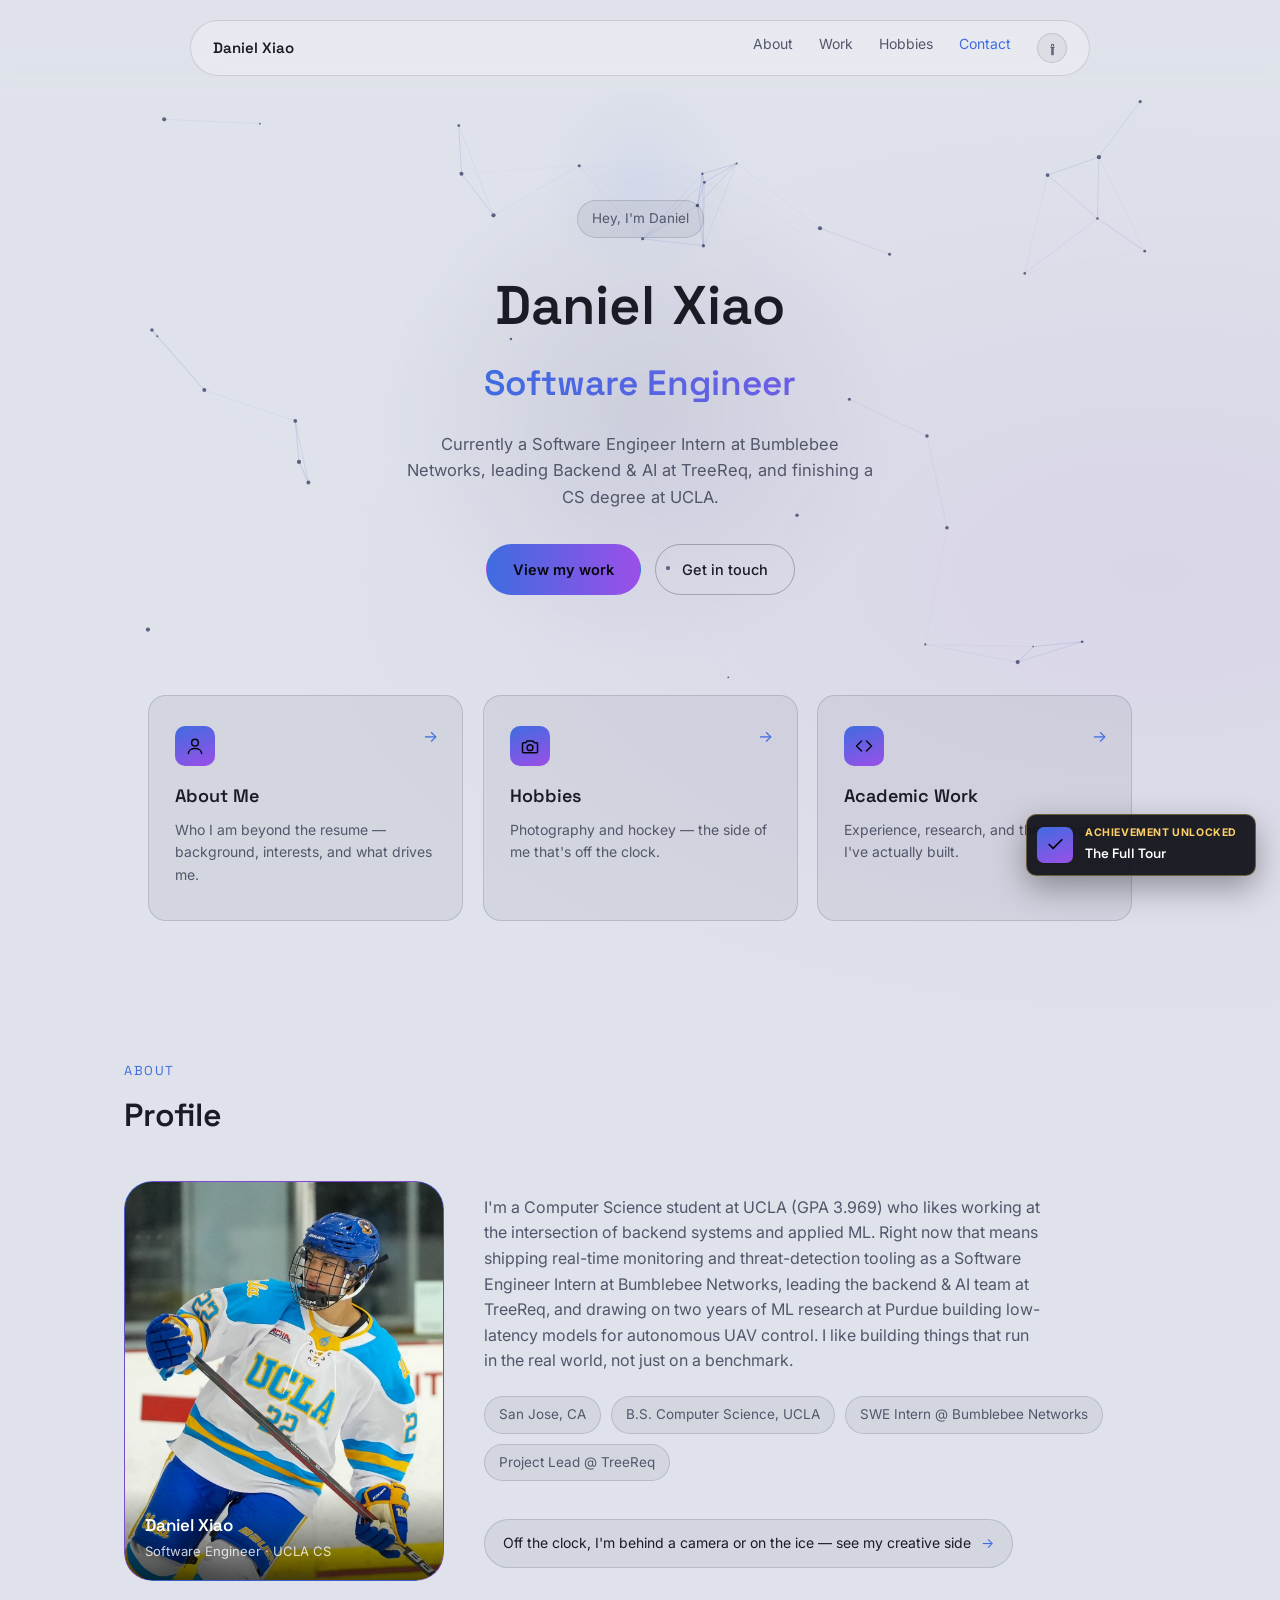
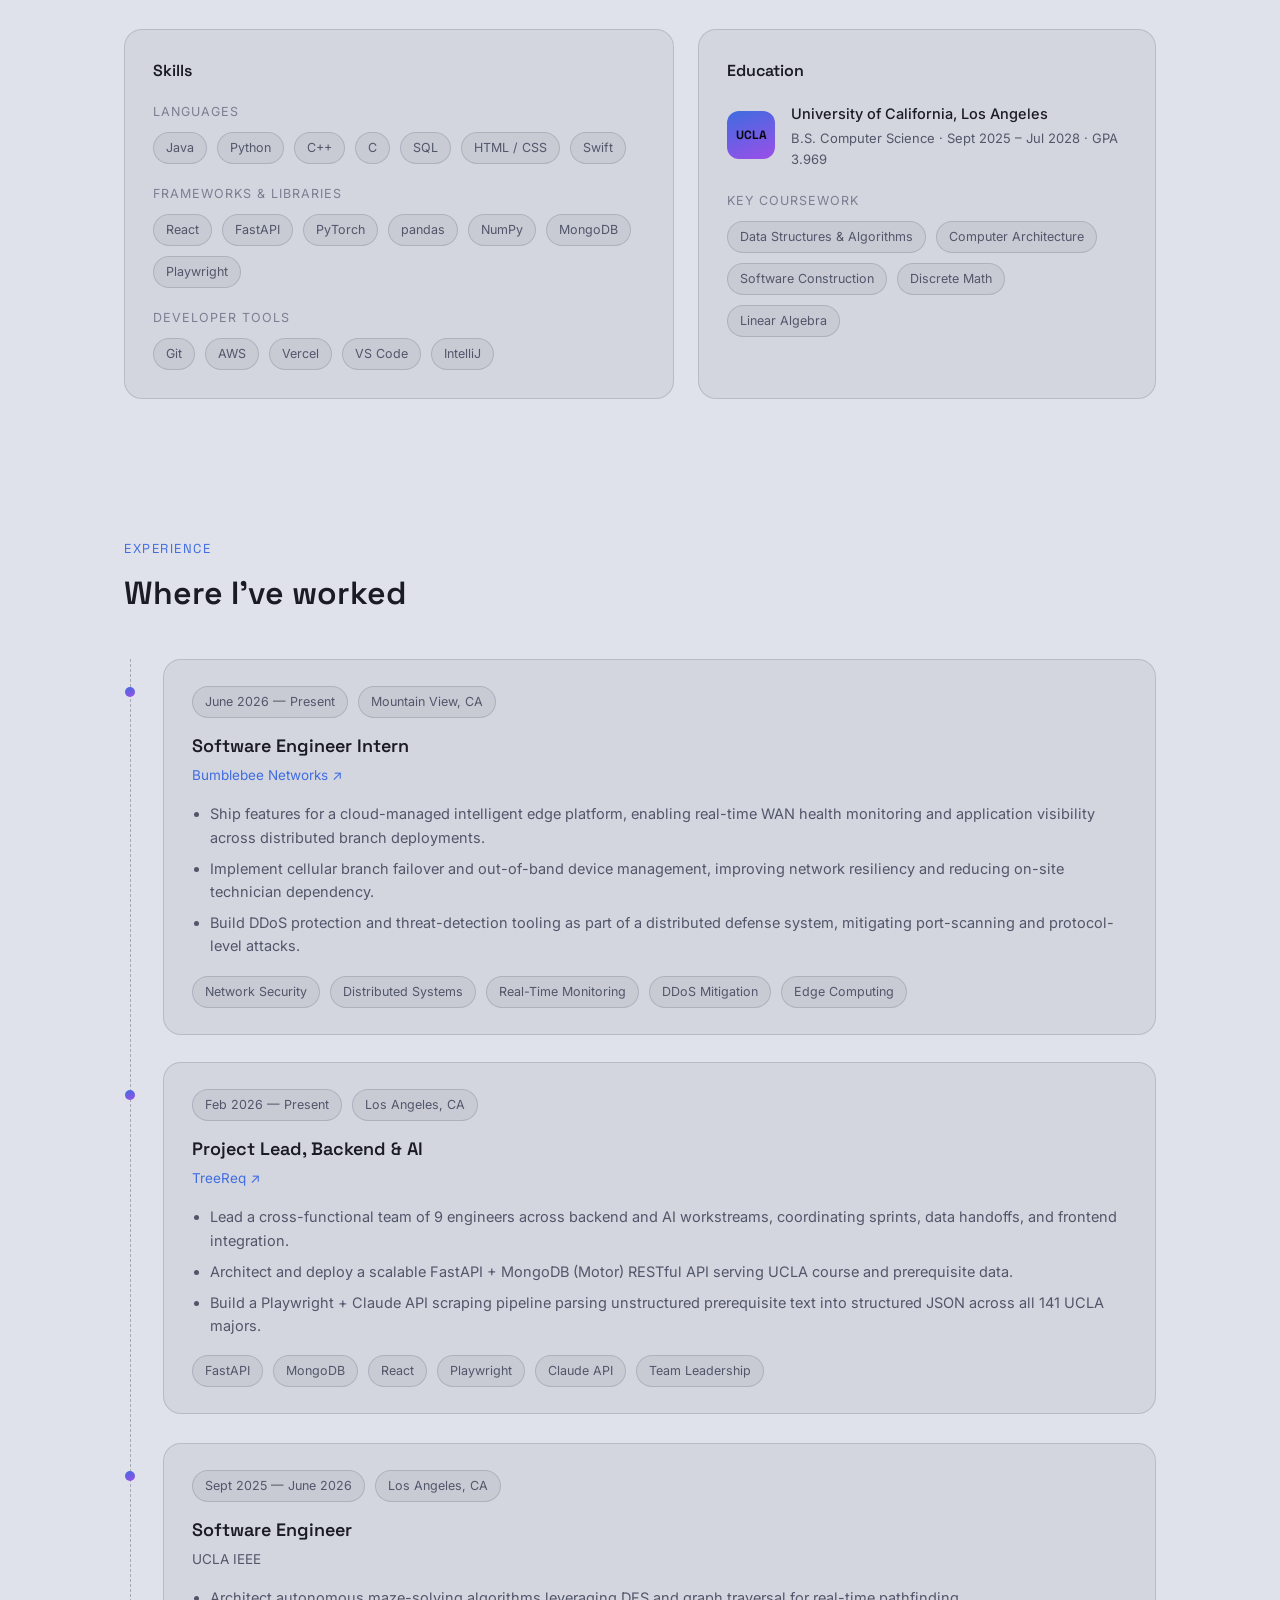
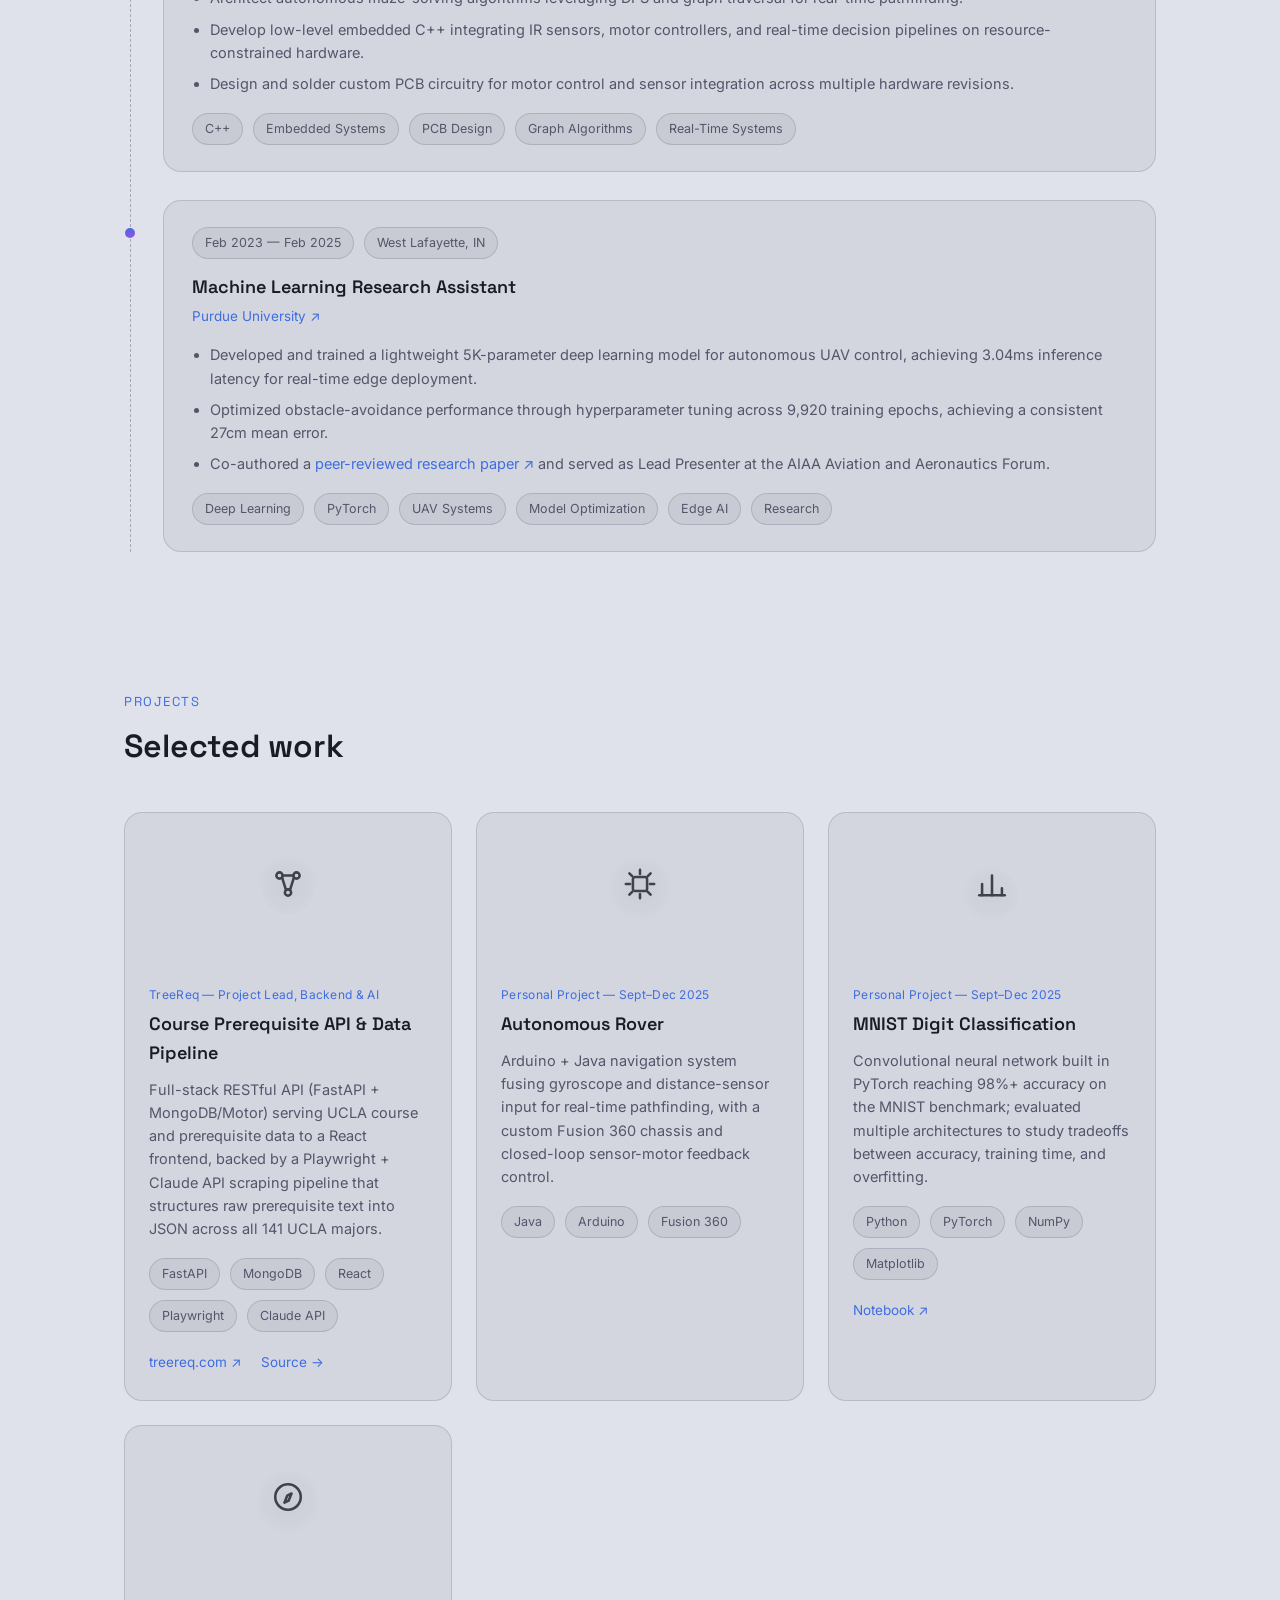
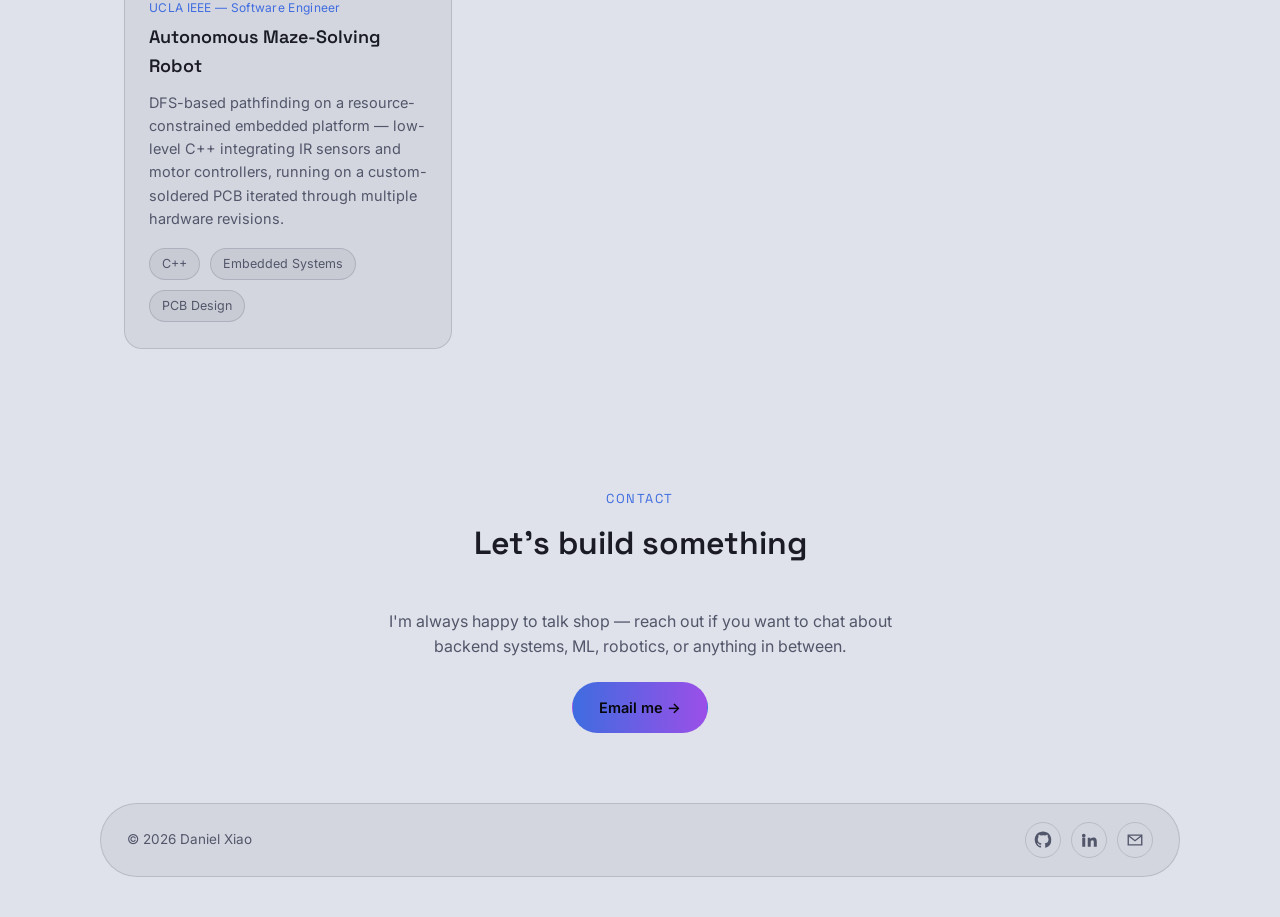
==== index.html @ 907288b3 "Remove the ambient Minecraft hero background, keep the torch/achievement widgets Dropped the .mc-sce" ====
<!DOCTYPE html>
<html lang="en">
<head>
  <meta charset="UTF-8">
  <meta name="viewport" content="width=device-width, initial-scale=1.0">
  <title>Daniel Xiao — Software Engineer</title>
  <meta name="description" content="Portfolio of Daniel Xiao — CS student at UCLA, Software Engineer Intern at Bumblebee Networks.">
  <link rel="icon" href="favicon.svg" type="image/svg+xml">
  <link rel="icon" href="favicon-32.png" sizes="32x32" type="image/png">
  <link rel="icon" href="favicon-16.png" sizes="16x16" type="image/png">
  <link rel="apple-touch-icon" href="apple-touch-icon.png">
  <script>
    (function () {
      if ('scrollRestoration' in history) history.scrollRestoration = 'manual';
      var stored = localStorage.getItem('portfolio-theme');
      var theme = stored || (matchMedia('(prefers-color-scheme: light)').matches ? 'light' : 'dark');
      document.documentElement.setAttribute('data-theme', theme);
    })();
  </script>
  <link rel="preconnect" href="https://fonts.googleapis.com">
  <link rel="preconnect" href="https://fonts.gstatic.com" crossorigin>
  <link href="https://fonts.googleapis.com/css2?family=Space+Grotesk:wght@500;600;700&family=Inter:wght@400;500;600&display=swap" rel="stylesheet">
  <link rel="stylesheet" href="style.css">
</head>
<body>

  <div class="scroll-progress" aria-hidden="true"><div class="scroll-progress-bar"></div></div>
  <div class="cursor-glow" aria-hidden="true"></div>

  <header class="site-header">
    <nav class="nav-pill">
      <a href="#top" class="logo"><span class="logo-full">Daniel Xiao</span><span class="logo-short">DX</span></a>
      <div class="nav-links">
        <a href="#about">About</a>
        <a href="#experience">Work</a>
        <a href="creative.html">Hobbies</a>
        <a href="#contact">Contact</a>
        <button class="theme-toggle" type="button" aria-label="Toggle light and dark theme">
          <svg class="icon-moon" viewBox="0 0 24 24" fill="none" stroke="currentColor" stroke-width="1.8" stroke-linecap="round" stroke-linejoin="round"><path d="M11 22V11M13 22V11M9.5 11h5"/><path d="M12 3c1.8 1.6 2.6 3 2.6 4.3 0 1.6-1.2 2.9-2.6 2.9S9.4 8.9 9.4 7.3C9.4 6 10.2 4.6 12 3Z" fill="#FFB84D" stroke="none"/></svg>
          <svg class="icon-sun" viewBox="0 0 24 24" fill="none" stroke="currentColor" stroke-width="1.8" stroke-linecap="round" stroke-linejoin="round"><path d="M11 22V10M13 22V10M9.5 10h5"/><path d="M10.2 7.6c0-1.3.8-2.4 1.8-2.4s1.8 1.1 1.8 2.4"/></svg>
        </button>
      </div>
    </nav>
  </header>

  <main id="top">

    <!-- HERO -->
    <section class="hero">
      <canvas class="particle-canvas" aria-hidden="true"></canvas>
      <div class="hero-glow" aria-hidden="true"></div>

      <div class="hero-inner">
        <p class="pill hero-pill">Hey, I'm Daniel</p>
        <h1>Daniel Xiao</h1>
        <p class="hero-role"><span class="grad-text">Software Engineer</span></p>
        <p class="tagline">Currently a Software Engineer Intern at Bumblebee Networks, leading Backend &amp; AI at TreeReq, and finishing a CS degree at UCLA.</p>
        <div class="hero-actions">
          <a href="#projects" class="btn btn-primary">View my work</a>
          <a href="#contact" class="btn btn-ghost">Get in touch</a>
        </div>
      </div>
    </section>

    <!-- PILLARS -->
    <section class="pillars-section">
      <div class="pillars">
        <a href="#about" class="pillar-card">
          <span class="pillar-icon"><svg viewBox="0 0 24 24" fill="none" stroke="currentColor" stroke-width="1.8" stroke-linecap="round" stroke-linejoin="round"><circle cx="12" cy="8" r="4"/><path d="M4 21c0-4 4-6 8-6s8 2 8 6"/></svg></span>
          <h3>About Me</h3>
          <p>Who I am beyond the resume — background, interests, and what drives me.</p>
          <span class="pillar-arrow">→</span>
        </a>
        <a href="creative.html" class="pillar-card">
          <span class="pillar-icon"><svg viewBox="0 0 24 24" fill="none" stroke="currentColor" stroke-width="1.8" stroke-linecap="round" stroke-linejoin="round"><path d="M4 8h3l1.5-2h7L17 8h3a1 1 0 0 1 1 1v10a1 1 0 0 1-1 1H4a1 1 0 0 1-1-1V9a1 1 0 0 1 1-1Z"/><circle cx="12" cy="14" r="3.5"/></svg></span>
          <h3>Hobbies</h3>
          <p>Photography and hockey — the side of me that's off the clock.</p>
          <span class="pillar-arrow">→</span>
        </a>
        <a href="#experience" class="pillar-card">
          <span class="pillar-icon"><svg viewBox="0 0 24 24" fill="none" stroke="currentColor" stroke-width="1.8" stroke-linecap="round" stroke-linejoin="round"><path d="M9 6 3 12l6 6M15 6l6 6-6 6"/></svg></span>
          <h3>Academic Work</h3>
          <p>Experience, research, and the projects I've actually built.</p>
          <span class="pillar-arrow">→</span>
        </a>
      </div>
    </section>

    <!-- ABOUT -->
    <section id="about" class="section">
      <p class="section-kicker">About</p>
      <h2 class="section-heading">Profile</h2>

      <div class="about-layout">
        <div class="profile-card">
          <div class="avatar-frame avatar-frame-lg">
            <span class="avatar-fallback">DX</span>
            <img src="assets/img/profile/profile.jpg" alt="Daniel Xiao" class="avatar-img" onerror="this.remove()">
            <div class="profile-card-caption">
              <p class="profile-name">Daniel Xiao</p>
              <p class="profile-role">Software Engineer · UCLA CS</p>
            </div>
          </div>
        </div>

        <div class="profile-content">
          <p class="about-text">
            I'm a Computer Science student at UCLA (GPA 3.969) who likes working at the intersection
            of backend systems and applied ML. Right now that means shipping real-time monitoring
            and threat-detection tooling as a Software Engineer Intern at Bumblebee Networks, leading
            the backend &amp; AI team at TreeReq, and drawing on two years of ML research at Purdue
            building low-latency models for autonomous UAV control. I like building things that run
            in the real world, not just on a benchmark.
          </p>
          <div class="pill-row">
            <span class="pill">San Jose, CA</span>
            <span class="pill">B.S. Computer Science, UCLA</span>
            <span class="pill">SWE Intern @ Bumblebee Networks</span>
            <span class="pill">Project Lead @ TreeReq</span>
          </div>
          <a href="creative.html" class="creative-cta">
            <span>Off the clock, I'm behind a camera or on the ice — see my creative side</span>
            <span class="creative-cta-arrow">→</span>
          </a>
        </div>
      </div>

      <div class="skills-edu-grid">
        <div class="panel">
          <p class="panel-title">Skills</p>

          <p class="panel-sub">Languages</p>
          <div class="pill-row">
            <span class="pill pill-sm">Java</span>
            <span class="pill pill-sm">Python</span>
            <span class="pill pill-sm">C++</span>
            <span class="pill pill-sm">C</span>
            <span class="pill pill-sm">SQL</span>
            <span class="pill pill-sm">HTML / CSS</span>
            <span class="pill pill-sm">Swift</span>
          </div>

          <p class="panel-sub">Frameworks &amp; Libraries</p>
          <div class="pill-row">
            <span class="pill pill-sm">React</span>
            <span class="pill pill-sm">FastAPI</span>
            <span class="pill pill-sm">PyTorch</span>
            <span class="pill pill-sm">pandas</span>
            <span class="pill pill-sm">NumPy</span>
            <span class="pill pill-sm">MongoDB</span>
            <span class="pill pill-sm">Playwright</span>
          </div>

          <p class="panel-sub">Developer Tools</p>
          <div class="pill-row">
            <span class="pill pill-sm">Git</span>
            <span class="pill pill-sm">AWS</span>
            <span class="pill pill-sm">Vercel</span>
            <span class="pill pill-sm">VS Code</span>
            <span class="pill pill-sm">IntelliJ</span>
          </div>
        </div>

        <div class="panel">
          <p class="panel-title">Education</p>
          <div class="edu-row">
            <a href="https://ucla.edu" target="_blank" rel="noopener" class="edu-badge" aria-label="UCLA website">
              <span class="edu-badge-fallback">UCLA</span>
              <img src="assets/img/ucla-logo.png" alt="UCLA logo" class="edu-badge-img" onerror="this.remove()">
            </a>
            <div>
              <p class="edu-school">University of California, Los Angeles</p>
              <p class="edu-meta">B.S. Computer Science · Sept 2025 – Jul 2028 · GPA 3.969</p>
            </div>
          </div>
          <p class="panel-sub">Key Coursework</p>
          <div class="pill-row">
            <span class="pill pill-sm">Data Structures &amp; Algorithms</span>
            <span class="pill pill-sm">Computer Architecture</span>
            <span class="pill pill-sm">Software Construction</span>
            <span class="pill pill-sm">Discrete Math</span>
            <span class="pill pill-sm">Linear Algebra</span>
          </div>
        </div>
      </div>
    </section>

    <!-- EXPERIENCE -->
    <section id="experience" class="section">
      <p class="section-kicker">Experience</p>
      <h2 class="section-heading">Where I've worked</h2>

      <div class="timeline">

        <article class="timeline-item">
          <div class="timeline-card">
            <p class="timeline-meta"><span class="pill pill-sm">June 2026 — Present</span><span class="pill pill-sm">Mountain View, CA</span></p>
            <h3>Software Engineer Intern</h3>
            <p class="timeline-org"><a href="https://www.bumblebeenet.com" target="_blank" rel="noopener">Bumblebee Networks ↗</a></p>
            <ul>
              <li>Ship features for a cloud-managed intelligent edge platform, enabling real-time WAN health monitoring and application visibility across distributed branch deployments.</li>
              <li>Implement cellular branch failover and out-of-band device management, improving network resiliency and reducing on-site technician dependency.</li>
              <li>Build DDoS protection and threat-detection tooling as part of a distributed defense system, mitigating port-scanning and protocol-level attacks.</li>
            </ul>
            <div class="pill-row">
              <span class="pill pill-sm">Network Security</span><span class="pill pill-sm">Distributed Systems</span><span class="pill pill-sm">Real-Time Monitoring</span><span class="pill pill-sm">DDoS Mitigation</span><span class="pill pill-sm">Edge Computing</span>
            </div>
          </div>
        </article>

        <article class="timeline-item">
          <div class="timeline-card">
            <p class="timeline-meta"><span class="pill pill-sm">Feb 2026 — Present</span><span class="pill pill-sm">Los Angeles, CA</span></p>
            <h3>Project Lead, Backend &amp; AI</h3>
            <p class="timeline-org"><a href="https://treereq.com" target="_blank" rel="noopener">TreeReq ↗</a></p>
            <ul>
              <li>Lead a cross-functional team of 9 engineers across backend and AI workstreams, coordinating sprints, data handoffs, and frontend integration.</li>
              <li>Architect and deploy a scalable FastAPI + MongoDB (Motor) RESTful API serving UCLA course and prerequisite data.</li>
              <li>Build a Playwright + Claude API scraping pipeline parsing unstructured prerequisite text into structured JSON across all 141 UCLA majors.</li>
            </ul>
            <div class="pill-row">
              <span class="pill pill-sm">FastAPI</span><span class="pill pill-sm">MongoDB</span><span class="pill pill-sm">React</span><span class="pill pill-sm">Playwright</span><span class="pill pill-sm">Claude API</span><span class="pill pill-sm">Team Leadership</span>
            </div>
          </div>
        </article>

        <article class="timeline-item">
          <div class="timeline-card">
            <p class="timeline-meta"><span class="pill pill-sm">Sept 2025 — June 2026</span><span class="pill pill-sm">Los Angeles, CA</span></p>
            <h3>Software Engineer</h3>
            <p class="timeline-org">UCLA IEEE</p>
            <ul>
              <li>Architect autonomous maze-solving algorithms leveraging DFS and graph traversal for real-time pathfinding.</li>
              <li>Develop low-level embedded C++ integrating IR sensors, motor controllers, and real-time decision pipelines on resource-constrained hardware.</li>
              <li>Design and solder custom PCB circuitry for motor control and sensor integration across multiple hardware revisions.</li>
            </ul>
            <div class="pill-row">
              <span class="pill pill-sm">C++</span><span class="pill pill-sm">Embedded Systems</span><span class="pill pill-sm">PCB Design</span><span class="pill pill-sm">Graph Algorithms</span><span class="pill pill-sm">Real-Time Systems</span>
            </div>
          </div>
        </article>

        <article class="timeline-item">
          <div class="timeline-card">
            <p class="timeline-meta"><span class="pill pill-sm">Feb 2023 — Feb 2025</span><span class="pill pill-sm">West Lafayette, IN</span></p>
            <h3>Machine Learning Research Assistant</h3>
            <p class="timeline-org"><a href="https://www.purdue.edu" target="_blank" rel="noopener">Purdue University ↗</a></p>
            <ul>
              <li>Developed and trained a lightweight 5K-parameter deep learning model for autonomous UAV control, achieving 3.04ms inference latency for real-time edge deployment.</li>
              <li>Optimized obstacle-avoidance performance through hyperparameter tuning across 9,920 training epochs, achieving a consistent 27cm mean error.</li>
              <li>Co-authored a <a href="https://arc.aiaa.org/doi/10.2514/6.2024-4123" target="_blank" rel="noopener">peer-reviewed research paper ↗</a> and served as Lead Presenter at the AIAA Aviation and Aeronautics Forum.</li>
            </ul>
            <div class="pill-row">
              <span class="pill pill-sm">Deep Learning</span><span class="pill pill-sm">PyTorch</span><span class="pill pill-sm">UAV Systems</span><span class="pill pill-sm">Model Optimization</span><span class="pill pill-sm">Edge AI</span><span class="pill pill-sm">Research</span>
            </div>
          </div>
        </article>

      </div>
    </section>

    <!-- PROJECTS -->
    <section id="projects" class="section">
      <p class="section-kicker">Projects</p>
      <h2 class="section-heading">Selected work</h2>

      <div class="project-grid">

        <article class="project-card" style="--hue: 220deg;">
          <div class="project-thumb">
            <span class="project-thumb-glyph"><svg viewBox="0 0 24 24" fill="none" stroke="currentColor" stroke-width="1.8" stroke-linecap="round" stroke-linejoin="round"><circle cx="6" cy="6" r="2.2"/><circle cx="18" cy="6" r="2.2"/><circle cx="12" cy="18" r="2.2"/><path d="M7.8 7.3 10.5 16M16.2 7.3 13.5 16M8.2 6h7.6"/></svg></span>
          </div>
          <div class="project-body">
            <p class="project-label">TreeReq — Project Lead, Backend &amp; AI</p>
            <h3>Course Prerequisite API &amp; Data Pipeline</h3>
            <p class="project-desc">Full-stack RESTful API (FastAPI + MongoDB/Motor) serving UCLA course and prerequisite data to a React frontend, backed by a Playwright + Claude API scraping pipeline that structures raw prerequisite text into JSON across all 141 UCLA majors.</p>
            <div class="pill-row">
              <span class="pill pill-sm">FastAPI</span><span class="pill pill-sm">MongoDB</span><span class="pill pill-sm">React</span><span class="pill pill-sm">Playwright</span><span class="pill pill-sm">Claude API</span>
            </div>
            <div class="project-links">
              <a href="https://treereq.com" target="_blank" rel="noopener">treereq.com ↗</a>
              <a href="https://github.com/daniu98/treereq" target="_blank" rel="noopener">Source →</a>
            </div>
          </div>
        </article>

        <article class="project-card" style="--hue: 30deg;">
          <div class="project-thumb">
            <span class="project-thumb-glyph"><svg viewBox="0 0 24 24" fill="none" stroke="currentColor" stroke-width="1.8" stroke-linecap="round" stroke-linejoin="round"><rect x="7" y="7" width="10" height="10" rx="1.5"/><path d="M12 2v3M12 19v3M2 12h3M19 12h3M4.5 4.5l2 2M19.5 4.5l-2 2M4.5 19.5l2-2M19.5 19.5l-2-2"/></svg></span>
          </div>
          <div class="project-body">
            <p class="project-label">Personal Project — Sept–Dec 2025</p>
            <h3>Autonomous Rover</h3>
            <p class="project-desc">Arduino + Java navigation system fusing gyroscope and distance-sensor input for real-time pathfinding, with a custom Fusion 360 chassis and closed-loop sensor-motor feedback control.</p>
            <div class="pill-row">
              <span class="pill pill-sm">Java</span><span class="pill pill-sm">Arduino</span><span class="pill pill-sm">Fusion 360</span>
            </div>
          </div>
        </article>

        <article class="project-card" style="--hue: 150deg;">
          <div class="project-thumb">
            <span class="project-thumb-glyph"><svg viewBox="0 0 24 24" fill="none" stroke="currentColor" stroke-width="1.8" stroke-linecap="round" stroke-linejoin="round"><path d="M5 20V12M12 20V6M19 20v-5"/><path d="M3 20h18"/></svg></span>
          </div>
          <div class="project-body">
            <p class="project-label">Personal Project — Sept–Dec 2025</p>
            <h3>MNIST Digit Classification</h3>
            <p class="project-desc">Convolutional neural network built in PyTorch reaching 98%+ accuracy on the MNIST benchmark; evaluated multiple architectures to study tradeoffs between accuracy, training time, and overfitting.</p>
            <div class="pill-row">
              <span class="pill pill-sm">Python</span><span class="pill pill-sm">PyTorch</span><span class="pill pill-sm">NumPy</span><span class="pill pill-sm">Matplotlib</span>
            </div>
            <div class="project-links">
              <a href="https://colab.research.google.com/drive/1HHswCzuCuXArwtf1NBRv7ikT0AHCt6qm?usp=sharing" target="_blank" rel="noopener">Notebook ↗</a>
            </div>
          </div>
        </article>

        <article class="project-card" style="--hue: 275deg;">
          <div class="project-thumb">
            <span class="project-thumb-glyph"><svg viewBox="0 0 24 24" fill="none" stroke="currentColor" stroke-width="1.8" stroke-linecap="round" stroke-linejoin="round"><circle cx="12" cy="12" r="9"/><path d="m14.5 9.5-2 5-3 1.5 2-5 3-1.5Z"/></svg></span>
          </div>
          <div class="project-body">
            <p class="project-label">UCLA IEEE — Software Engineer</p>
            <h3>Autonomous Maze-Solving Robot</h3>
            <p class="project-desc">DFS-based pathfinding on a resource-constrained embedded platform — low-level C++ integrating IR sensors and motor controllers, running on a custom-soldered PCB iterated through multiple hardware revisions.</p>
            <div class="pill-row">
              <span class="pill pill-sm">C++</span><span class="pill pill-sm">Embedded Systems</span><span class="pill pill-sm">PCB Design</span>
            </div>
          </div>
        </article>

      </div>
    </section>

    <!-- CONTACT -->
    <section id="contact" class="section contact-section">
      <p class="section-kicker">Contact</p>
      <h2 class="section-heading">Let's build something</h2>
      <p class="about-text">I'm always happy to talk shop — reach out if you want to chat about backend systems, ML, robotics, or anything in between.</p>
      <a href="mailto:daniu9807@g.ucla.edu" class="btn btn-primary">Email me →</a>
    </section>

  </main>

  <footer class="site-footer">
    <div class="footer-bar">
      <p class="footer-copy">© <span id="year"></span> Daniel Xiao</p>
      <div class="social-row">
        <a href="https://github.com/daniu98" target="_blank" rel="noopener" aria-label="GitHub" class="social-icon">
          <svg viewBox="0 0 24 24" fill="currentColor" width="18" height="18"><path d="M12 .5C5.73.5.98 5.24.98 11.52c0 4.94 3.2 9.13 7.65 10.61.56.1.76-.24.76-.54 0-.27-.01-1.13-.02-2.04-3.11.68-3.77-1.32-3.77-1.32-.51-1.3-1.24-1.64-1.24-1.64-1.02-.7.08-.69.08-.69 1.12.08 1.71 1.15 1.71 1.15 1 1.71 2.63 1.22 3.27.93.1-.72.39-1.22.71-1.5-2.48-.28-5.1-1.24-5.1-5.53 0-1.22.44-2.22 1.15-3-.12-.28-.5-1.42.11-2.96 0 0 .94-.3 3.08 1.15a10.7 10.7 0 0 1 5.6 0c2.14-1.45 3.08-1.15 3.08-1.15.61 1.54.23 2.68.11 2.96.72.78 1.15 1.78 1.15 3 0 4.3-2.62 5.24-5.12 5.52.4.35.76 1.04.76 2.1 0 1.52-.01 2.74-.01 3.11 0 .3.2.65.77.54A11.03 11.03 0 0 0 23 11.52C23 5.24 18.27.5 12 .5Z"/></svg>
        </a>
        <a href="https://linkedin.com/in/daniel-xiao" target="_blank" rel="noopener" aria-label="LinkedIn" class="social-icon">
          <svg viewBox="0 0 24 24" fill="currentColor" width="18" height="18"><path d="M4.98 3.5a2.5 2.5 0 1 1 0 5 2.5 2.5 0 0 1 0-5ZM3 9h4v12H3V9Zm7 0h3.8v1.7h.05c.53-.98 1.83-2 3.77-2 4.03 0 4.78 2.5 4.78 5.76V21h-4v-5.7c0-1.36-.02-3.1-1.9-3.1-1.9 0-2.2 1.48-2.2 3v5.8h-4V9Z"/></svg>
        </a>
        <a href="mailto:daniu9807@g.ucla.edu" aria-label="Email" class="social-icon">
          <svg viewBox="0 0 24 24" fill="none" stroke="currentColor" stroke-width="1.8" width="18" height="18"><path d="M3 5.5h18v13H3v-13Z"/><path d="m3 6 9 7 9-7"/></svg>
        </a>
      </div>
    </div>
  </footer>

  <script src="script.js"></script>
</body>
</html>
---- style.css ----
:root {
  --bg: #06070c;
  --bg-soft: #0a0c16;
  --bg-wash-1: rgba(91, 140, 255, 0.16);
  --bg-wash-2: rgba(178, 107, 255, 0.14);
  --glass: rgba(255, 255, 255, 0.045);
  --glass-hover: rgba(255, 255, 255, 0.075);
  --border: rgba(255, 255, 255, 0.1);
  --border-bright: rgba(255, 255, 255, 0.22);
  --text: #F3F4F8;
  --text-muted: #9BA0B3;
  --text-dim: #6C7186;
  --grad-1: #5B8CFF;
  --grad-2: #B26BFF;
  --nav-bg: rgba(10, 11, 20, 0.65);
  --hero-glow-color: rgba(255, 255, 255, 0.06);
  --glare-color: rgba(255, 255, 255, 0.10);
  --particle-dot: 222, 229, 255;
  --particle-line: 150, 170, 255;
  --particle-mouse: 178, 107, 255;
  --radius-lg: 28px;
  --radius-md: 18px;
  --radius-sm: 999px;
  --font-display: 'Space Grotesk', sans-serif;
  --font-body: 'Inter', sans-serif;
}

:root[data-theme="light"] {
  --bg: #DFE2EA;
  --bg-soft: #EAEBF2;
  --bg-wash-1: rgba(70, 110, 220, 0.09);
  --bg-wash-2: rgba(140, 70, 210, 0.08);
  --glass: rgba(20, 24, 45, 0.055);
  --glass-hover: rgba(20, 24, 45, 0.085);
  --border: rgba(20, 24, 45, 0.14);
  --border-bright: rgba(20, 24, 45, 0.28);
  --text: #1A1B24;
  --text-muted: #52566A;
  --text-dim: #7B7F92;
  --grad-1: #3F6CE0;
  --grad-2: #9B4FE8;
  --nav-bg: rgba(234, 235, 242, 0.8);
  --hero-glow-color: rgba(45, 55, 105, 0.09);
  --glare-color: rgba(20, 24, 45, 0.07);
  --particle-dot: 50, 58, 95;
  --particle-line: 80, 100, 185;
  --particle-mouse: 140, 72, 195;
}

* { box-sizing: border-box; }

html { scroll-behavior: smooth; }

body {
  margin: 0;
  background: radial-gradient(ellipse 900px 500px at 20% -10%, var(--bg-wash-1), transparent),
              radial-gradient(ellipse 900px 500px at 90% 10%, var(--bg-wash-2), transparent),
              var(--bg);
  color: var(--text);
  font-family: var(--font-body);
  line-height: 1.6;
  transition: background-color 0.3s ease, color 0.3s ease;
}

a { color: inherit; text-decoration: none; }

h1, h2, h3 { font-family: var(--font-display); font-weight: 600; margin: 0; }

.grad-text {
  background: linear-gradient(90deg, var(--grad-1), var(--grad-2));
  -webkit-background-clip: text;
  background-clip: text;
  color: transparent;
}

@media (prefers-reduced-motion: no-preference) {
  .project-card, .timeline-card, .btn, .panel, .profile-card { transition: transform 0.15s ease, border-color 0.25s ease, background 0.25s ease; }
}

.reveal-init {
  opacity: 0;
  transform: translateY(16px);
  transition: opacity 0.5s ease var(--reveal-delay, 0s), transform 0.5s ease var(--reveal-delay, 0s);
}

/* scroll progress bar */
.scroll-progress { position: fixed; top: 0; left: 0; width: 100%; height: 3px; z-index: 50; pointer-events: none; }
.scroll-progress-bar {
  height: 100%;
  width: 100%;
  background: linear-gradient(90deg, var(--grad-1), var(--grad-2));
  transform: scaleX(var(--progress, 0));
  transform-origin: 0 0;
}

/* cursor-reactive tilt + glare, applied via JS to cards */
.tilt-card { position: relative; overflow: hidden; will-change: transform; }
.tilt-card::after {
  content: "";
  position: absolute;
  inset: 0;
  border-radius: inherit;
  background: radial-gradient(260px circle at var(--mx, 50%) var(--my, 50%), var(--glare-color), transparent 65%);
  opacity: 0;
  transition: opacity 0.3s ease;
  pointer-events: none;
}
.tilt-card:hover::after { opacity: 1; }

a:focus-visible, .btn:focus-visible { outline: 2px solid var(--grad-2); outline-offset: 2px; }

/* cursor-reactive spotlight */
.cursor-glow {
  position: fixed;
  inset: 0;
  z-index: 1;
  pointer-events: none;
  background: radial-gradient(140px circle at var(--x, 50%) var(--y, 20%), rgba(130, 155, 255, 0.10), transparent 70%);
  transition: background-color 0.2s ease;
}
/* torchlight flicker — a faint nod to the theme-toggle torch, dark mode only */
:root[data-theme="dark"] .cursor-glow { animation: torch-flicker 2.6s ease-in-out infinite; }
@keyframes torch-flicker {
  0%, 100% { opacity: 1; }
  50% { opacity: 0.82; }
  62% { opacity: 0.96; }
  78% { opacity: 0.88; }
}
@media (prefers-reduced-motion: reduce) {
  :root[data-theme="dark"] .cursor-glow { animation: none; }
}

/* header / nav */
.site-header {
  position: sticky;
  top: 0;
  z-index: 20;
  display: flex;
  justify-content: center;
  padding: 20px 24px 14px;
  background: linear-gradient(var(--bg) 55%, transparent);
  backdrop-filter: blur(6px);
  -webkit-backdrop-filter: blur(6px);
}
.nav-pill {
  width: 100%;
  max-width: 900px;
  display: flex;
  align-items: center;
  justify-content: space-between;
  padding: 12px 22px;
  border-radius: var(--radius-sm);
  background: var(--nav-bg);
  border: 1px solid var(--border);
  backdrop-filter: blur(14px);
  -webkit-backdrop-filter: blur(14px);
  transition: background-color 0.3s ease;
}
.logo { font-family: var(--font-display); font-weight: 600; font-size: 15px; white-space: nowrap; }
.logo-short { display: none; }
.nav-links { display: flex; gap: 26px; }
.nav-links a { color: var(--text-muted); font-size: 14px; white-space: nowrap; transition: color 0.2s ease; }
.nav-links a:hover { color: var(--text); }
.nav-links a.active { color: var(--grad-1); }
.theme-toggle {
  display: flex;
  align-items: center;
  justify-content: center;
  width: 30px;
  height: 30px;
  padding: 0;
  border-radius: 50%;
  border: 1px solid var(--border);
  background: var(--glass);
  color: var(--text-muted);
  cursor: pointer;
}
.theme-toggle:hover { border-color: var(--border-bright); background: var(--glass-hover); color: var(--text); }
.theme-toggle svg { width: 15px; height: 15px; }
.theme-toggle .icon-moon { filter: drop-shadow(0 0 3px rgba(255, 184, 77, 0.65)); }
.theme-toggle .icon-sun { display: none; }
:root[data-theme="light"] .theme-toggle .icon-moon { display: none; }
:root[data-theme="light"] .theme-toggle .icon-sun { display: block; }
@media (max-width: 700px) { .nav-links { gap: 14px; } .nav-links a { font-size: 12.5px; } }
@media (max-width: 560px) { .nav-links a.nav-collapse { display: none; } }
@media (max-width: 460px) {
  .logo-full { display: none; }
  .logo-short { display: inline; }
  .nav-links { gap: 11px; }
}

main { position: relative; z-index: 1; padding: 0 24px; max-width: 1080px; margin: 0 auto; }

/* pills */
.pill {
  display: inline-flex;
  align-items: center;
  gap: 6px;
  padding: 7px 14px;
  border-radius: var(--radius-sm);
  background: var(--glass);
  border: 1px solid var(--border);
  font-size: 13.5px;
  color: var(--text-muted);
}
.pill-sm { padding: 5px 12px; font-size: 12.5px; }
.pill-row { display: flex; flex-wrap: wrap; gap: 10px; margin: 0 0 20px; }
.pill-row:last-child { margin-bottom: 0; }

/* buttons */
.btn {
  font-family: var(--font-body);
  font-weight: 500;
  font-size: 14.5px;
  padding: 13px 26px;
  border-radius: var(--radius-sm);
  display: inline-block;
  border: 1px solid transparent;
}
.btn-primary { background: linear-gradient(90deg, var(--grad-1), var(--grad-2)); color: #06070c; font-weight: 600; }
.btn-primary:hover { filter: brightness(1.1); }
.btn-ghost { border-color: var(--border-bright); color: var(--text); }
.btn-ghost:hover { background: var(--glass); }

/* hero */
.hero { position: relative; padding: 110px 24px 100px; text-align: center; overflow: hidden; }
.hero-inner { position: relative; z-index: 2; max-width: 640px; margin: 0 auto; }
.hero-glow {
  position: absolute;
  top: 10%;
  left: 50%;
  transform: translateX(-50%);
  width: 520px;
  height: 520px;
  background: radial-gradient(circle, var(--hero-glow-color), transparent 70%);
  pointer-events: none;
  z-index: 1;
}
.particle-canvas { position: absolute; inset: 0; width: 100%; height: 100%; z-index: 0; pointer-events: none; }

.hero-pill { margin: 0 0 24px; }
.hero h1 { font-size: clamp(2.4rem, 6vw, 3.4rem); margin: 0 0 6px; }
.hero h1 .letter {
  display: inline-block;
  opacity: 0;
  transform: translateY(24px);
  animation: letterIn 0.6s cubic-bezier(0.2, 0.8, 0.2, 1) forwards;
  animation-delay: var(--d, 0s);
}
@keyframes letterIn { to { opacity: 1; transform: translateY(0); } }
.hero-role { font-size: clamp(1.6rem, 4vw, 2.2rem); font-family: var(--font-display); font-weight: 600; margin: 0 0 20px; }
@media (prefers-reduced-motion: no-preference) {
  .grad-text { background-size: 200% auto; animation: gradientShift 6s ease infinite; }
}
@keyframes gradientShift { 0%, 100% { background-position: 0% 50%; } 50% { background-position: 100% 50%; } }
.tagline { font-size: 16.5px; color: var(--text-muted); max-width: 480px; margin: 0 auto 34px; }
.hero-actions { display: flex; gap: 14px; justify-content: center; flex-wrap: wrap; }

/* pillars — the 3 things: about, hobbies, academic work */
.pillars-section { position: relative; z-index: 1; padding: 0 24px 70px; max-width: 1080px; margin: 0 auto; }
.pillars { display: grid; grid-template-columns: repeat(3, 1fr); gap: 20px; }
.pillar-card {
  position: relative;
  display: flex;
  flex-direction: column;
  align-items: flex-start;
  gap: 6px;
  padding: 30px 26px 34px;
  border-radius: var(--radius-md);
  background: var(--glass);
  border: 1px solid var(--border);
  color: var(--text);
}
.pillar-card:hover { border-color: var(--border-bright); }
.pillar-icon {
  display: flex;
  align-items: center;
  justify-content: center;
  width: 40px;
  height: 40px;
  margin-bottom: 10px;
  border-radius: 10px;
  background: linear-gradient(160deg, var(--grad-1), var(--grad-2));
  color: #06070c;
}
.pillar-icon svg { width: 20px; height: 20px; }
.pillar-card h3 { font-size: 18px; margin: 0 0 2px; }
.pillar-card p { font-size: 14px; color: var(--text-muted); margin: 0; max-width: 34ch; }
.pillar-arrow {
  position: absolute;
  top: 28px;
  right: 24px;
  color: var(--grad-1);
  font-size: 16px;
  transition: transform 0.2s ease;
}
.pillar-card:hover .pillar-arrow { transform: translateX(4px); }
@media (max-width: 820px) { .pillars { grid-template-columns: 1fr; } }
@media (max-width: 700px) { .pillars-section { padding: 0 16px 50px; } }

/* 2-up variant, used for photo-category link cards (not a full page-width section) */
.pillars-2 { display: grid; grid-template-columns: repeat(2, 1fr); gap: 20px; margin-bottom: 40px; }
.pillars-2 .pillar-card { padding: 0; overflow: hidden; }
.pillars-2 .pillar-photo {
  position: relative;
  width: 100%;
  aspect-ratio: 16 / 9;
  background: linear-gradient(160deg, var(--grad-1), var(--grad-2));
  display: flex;
  align-items: center;
  justify-content: center;
  font-size: 34px;
}
.pillars-2 .pillar-body { padding: 22px 24px 26px; }
.pillars-2 .pillar-arrow { top: auto; bottom: 24px; }
@media (max-width: 640px) { .pillars-2 { grid-template-columns: 1fr; } }

/* sections */
.section { padding: 70px 0; }
.section-kicker {
  font-family: var(--font-display);
  font-size: 13px;
  text-transform: uppercase;
  letter-spacing: 1.5px;
  color: var(--grad-1);
  margin: 0 0 8px;
}
.section-heading { font-size: clamp(1.6rem, 3.5vw, 2rem); margin: 0 0 40px; }

/* about / profile */
.about-layout { display: grid; grid-template-columns: 320px 1fr; gap: 40px; align-items: stretch; margin-bottom: 48px; }
.profile-card { border-radius: var(--radius-lg); overflow: hidden; }
.avatar-frame {
  position: relative;
  width: 100%;
  aspect-ratio: 4 / 5;
  border-radius: var(--radius-lg);
  overflow: hidden;
  background: linear-gradient(160deg, var(--grad-1), var(--grad-2));
  border: 1px solid var(--border);
}
.avatar-img { position: absolute; inset: 0; width: 100%; height: 100%; object-fit: cover; }
.avatar-fallback {
  position: absolute;
  inset: 0;
  display: flex;
  align-items: center;
  justify-content: center;
  font-family: var(--font-display);
  font-size: 64px;
  font-weight: 700;
  color: rgba(255, 255, 255, 0.85);
}
.profile-card-caption {
  position: absolute;
  left: 0; right: 0; bottom: 0;
  padding: 24px 20px 18px;
  background: linear-gradient(0deg, rgba(0,0,0,0.65), transparent);
}
.profile-name { font-family: var(--font-display); font-weight: 600; font-size: 17px; margin: 0; color: #fff; }
.profile-role { font-size: 13px; margin: 2px 0 0; color: rgba(255,255,255,0.8); }

.profile-content { display: flex; flex-direction: column; justify-content: center; }
.about-text { font-size: 16px; color: var(--text-muted); max-width: 560px; margin: 0 0 22px; }

.creative-cta {
  display: inline-flex;
  align-items: center;
  gap: 10px;
  margin-top: 18px;
  padding: 12px 18px;
  border-radius: var(--radius-sm);
  border: 1px solid var(--border);
  background: var(--glass);
  color: var(--text);
  font-size: 14px;
  max-width: fit-content;
}
.creative-cta:hover { border-color: var(--border-bright); background: var(--glass-hover); }
.creative-cta-arrow { color: var(--grad-1); display: inline-block; transition: transform 0.2s ease; }
.creative-cta:hover .creative-cta-arrow { transform: translateX(4px); }

/* skills / education panels */
.skills-edu-grid { display: grid; grid-template-columns: 1.2fr 1fr; gap: 24px; }
.panel { background: var(--glass); border: 1px solid var(--border); border-radius: var(--radius-md); padding: 28px; }
.panel-title { font-family: var(--font-display); font-size: 16px; font-weight: 600; margin: 0 0 18px; }
.panel-sub { font-size: 12.5px; text-transform: uppercase; letter-spacing: 1px; color: var(--text-dim); margin: 0 0 10px; }
.edu-row { display: flex; align-items: center; gap: 16px; margin-bottom: 22px; }
.edu-badge {
  position: relative;
  flex-shrink: 0;
  width: 48px; height: 48px;
  border-radius: 12px;
  background: linear-gradient(160deg, var(--grad-1), var(--grad-2));
  display: flex; align-items: center; justify-content: center;
  overflow: hidden;
}
.edu-badge-fallback { font-family: var(--font-display); font-weight: 700; font-size: 12px; color: #06070c; }
.edu-badge-img { position: absolute; inset: 0; width: 100%; height: 100%; object-fit: contain; padding: 6px; background: #fff; }
.edu-school { font-size: 14.5px; font-weight: 500; margin: 0; }
.edu-meta { font-size: 13px; color: var(--text-muted); margin: 3px 0 0; }
@media (max-width: 820px) { .skills-edu-grid { grid-template-columns: 1fr; } }

/* experience timeline */
.timeline {
  position: relative;
  border-left: 1px dashed var(--border-bright);
  margin-left: 6px;
  padding-left: 32px;
  display: flex;
  flex-direction: column;
  gap: 28px;
}
.timeline-item { position: relative; }
.timeline-item::before {
  content: "";
  position: absolute;
  left: -38px;
  top: 28px;
  width: 10px;
  height: 10px;
  border-radius: 50%;
  background: linear-gradient(160deg, var(--grad-1), var(--grad-2));
}
.timeline-card { background: var(--glass); border: 1px solid var(--border); border-radius: var(--radius-md); padding: 26px 28px; }
.timeline-card:hover { border-color: var(--border-bright); }
.timeline-meta { display: flex; gap: 10px; flex-wrap: wrap; margin: 0 0 14px; }
.timeline-item h3 { font-size: 18px; margin: 0 0 4px; }
.timeline-org { font-size: 13.5px; color: var(--text-muted); margin: 0 0 16px; }
.timeline-org a, .timeline-item li a { color: var(--grad-1); }
.timeline-org a:hover, .timeline-item li a:hover { color: var(--grad-2); }
.timeline-item ul { margin: 0; padding-left: 18px; }
.timeline-item li { color: var(--text-muted); font-size: 14.5px; margin-bottom: 8px; }
.timeline-item li:last-child { margin-bottom: 0; }
.timeline-item .pill-row { margin: 18px 0 0; }
@media (max-width: 700px) { .timeline { padding-left: 22px; } .timeline-item::before { left: -28px; } }

/* project grid */
.project-grid { display: grid; grid-template-columns: repeat(auto-fit, minmax(280px, 1fr)); gap: 24px; }
.project-card { background: var(--glass); border: 1px solid var(--border); border-radius: var(--radius-md); overflow: hidden; }
.project-card:hover { border-color: var(--border-bright); }

.project-thumb {
  height: 150px;
  display: flex; align-items: center; justify-content: center;
  background: linear-gradient(135deg, hsl(var(--hue) 70% 55% / 0.35), hsl(calc(var(--hue) + 40) 70% 55% / 0.2));
}
.project-thumb-glyph { color: var(--text); opacity: 0.8; filter: drop-shadow(0 4px 12px rgba(0,0,0,0.25)); }
.project-thumb-glyph svg { width: 34px; height: 34px; }

.project-body { padding: 22px 24px 26px; }
.project-label { font-size: 12px; color: var(--grad-1); margin: 0 0 6px; letter-spacing: 0.3px; }
.project-body h3 { font-size: 18px; margin: 0 0 10px; }
.project-desc { color: var(--text-muted); font-size: 14.5px; margin: 0 0 18px; }
.project-links { display: flex; gap: 20px; font-size: 13.5px; }
.project-links a { color: var(--grad-1); }
.project-links a:hover { color: var(--grad-2); }

/* creative page: warm accent override */
body.creative { --grad-1: #FF9D4D; --grad-2: #FF5C7A; }

/* photo gallery (creative page) */
.photo-group-title {
  font-family: var(--font-display);
  font-size: 13px;
  text-transform: uppercase;
  letter-spacing: 1px;
  color: var(--text-dim);
  margin: 0 0 14px;
}
/* right-to-left auto-scrolling photo marquee; pauses on hover.
   The track holds two identical copies of the set back to back; script.js
   drives the transform directly via rAF and wraps the offset by exactly one
   copy-width whenever it's exceeded, so there's no fixed reset value to
   snap to — the loop point is wherever the animation already was. */
.marquee { overflow: hidden; margin-bottom: 40px; padding: 18px 0; }
.marquee:last-of-type { margin-bottom: 0; }
.marquee-track {
  display: flex;
  align-items: center;
  gap: 18px;
  width: max-content;
  will-change: transform;
  backface-visibility: hidden;
}
.marquee.marquee-static { overflow-x: auto; -webkit-overflow-scrolling: touch; }
.marquee-track .photo-card { flex: 0 0 auto; width: 260px; }

/* static full gallery grid, used on the dedicated nature/travel pages */
.photo-grid { display: grid; grid-template-columns: repeat(auto-fit, minmax(240px, 1fr)); gap: 20px; }

/* z-index lift on hover so a scaled-up photo rises above its neighbors
   instead of being cut off by them */
.photo-card { border-radius: var(--radius-md); position: relative; z-index: 1; }
.photo-card:hover { z-index: 5; }
.photo-frame {
  position: relative;
  aspect-ratio: 3 / 2;
  border-radius: var(--radius-md);
  overflow: hidden;
  background: linear-gradient(160deg, var(--grad-1), var(--grad-2));
  box-shadow: 0 10px 28px rgba(0, 0, 0, 0.16);
  transition: transform 0.3s ease, box-shadow 0.3s ease;
  cursor: zoom-in;
}
.photo-card:hover .photo-frame { transform: scale(1.1); box-shadow: 0 20px 44px rgba(0, 0, 0, 0.3); }
.photo-img { position: absolute; inset: 0; width: 100%; height: 100%; object-fit: cover; }
.photo-fallback {
  position: absolute;
  inset: 0;
  display: flex;
  align-items: center;
  justify-content: center;
  color: #fff;
  opacity: 0.75;
}
.photo-fallback svg { width: 30px; height: 30px; }
.creative-blurb { font-size: 16px; color: var(--text-muted); max-width: 640px; margin: 0 0 40px; }

/* photo lightbox */
.lightbox {
  position: fixed;
  inset: 0;
  z-index: 300;
  display: flex;
  align-items: center;
  justify-content: center;
  padding: 40px;
  background: rgba(3, 4, 8, 0.86);
  backdrop-filter: blur(10px);
  -webkit-backdrop-filter: blur(10px);
  opacity: 0;
  visibility: hidden;
  transition: opacity 0.25s ease;
}
.lightbox.is-open { opacity: 1; visibility: visible; }
.lightbox-img {
  max-width: min(90vw, 1200px);
  max-height: 88vh;
  border-radius: var(--radius-md);
  box-shadow: 0 30px 80px rgba(0, 0, 0, 0.5);
  transform: scale(0.96);
  transition: transform 0.25s ease;
}
.lightbox.is-open .lightbox-img { transform: scale(1); }
.lightbox-close,
.lightbox-nav {
  position: fixed;
  display: flex;
  align-items: center;
  justify-content: center;
  width: 44px;
  height: 44px;
  border-radius: 50%;
  border: 1px solid rgba(255, 255, 255, 0.18);
  background: rgba(255, 255, 255, 0.08);
  color: #fff;
  cursor: pointer;
  transition: background 0.2s ease, transform 0.15s ease;
}
.lightbox-close:hover,
.lightbox-nav:hover { background: rgba(255, 255, 255, 0.18); }
.lightbox-close svg,
.lightbox-nav svg { width: 20px; height: 20px; }
.lightbox-close { top: 24px; right: 24px; }
.lightbox-prev, .lightbox-next { top: 50%; transform: translateY(-50%); }
.lightbox-prev { left: 24px; }
.lightbox-next { right: 24px; }
.lightbox-prev:hover, .lightbox-next:hover { transform: translateY(-50%) scale(1.06); }
@media (max-width: 640px) {
  .lightbox { padding: 20px; }
  .lightbox-prev, .lightbox-next { display: none; }
}
@media (prefers-reduced-motion: reduce) {
  .lightbox, .lightbox-img { transition: none; }
}

/* achievement toasts */
.achievement-toast-container {
  position: fixed;
  bottom: 24px;
  right: 24px;
  z-index: 400;
  display: flex;
  flex-direction: column-reverse;
  gap: 10px;
  pointer-events: none;
}
.achievement-toast {
  display: flex;
  align-items: center;
  gap: 12px;
  min-width: 230px;
  max-width: 320px;
  padding: 10px 16px 10px 10px;
  background: rgba(18, 19, 26, 0.94);
  border: 1px solid rgba(255, 209, 102, 0.35);
  border-radius: 10px;
  box-shadow: 0 12px 32px rgba(0, 0, 0, 0.35);
  transform: translateX(calc(100% + 24px));
  opacity: 0;
  transition: transform 0.45s cubic-bezier(0.22, 0.9, 0.32, 1.2), opacity 0.3s ease;
}
.achievement-toast.is-visible { transform: translateX(0); opacity: 1; }
.achievement-toast-icon {
  width: 36px;
  height: 36px;
  flex-shrink: 0;
  border-radius: 7px;
  display: flex;
  align-items: center;
  justify-content: center;
  background: linear-gradient(160deg, var(--grad-1), var(--grad-2));
  color: #06070c;
}
.achievement-toast-icon svg { width: 19px; height: 19px; }
.achievement-toast-title { font-size: 10.5px; text-transform: uppercase; letter-spacing: 0.6px; color: #FFD166; font-weight: 700; margin: 0 0 2px; }
.achievement-toast-text { font-size: 13.5px; color: #fff; font-weight: 600; margin: 0; font-family: var(--font-display); }
@media (max-width: 640px) {
  .achievement-toast-container { left: 16px; right: 16px; bottom: 16px; }
  .achievement-toast { max-width: none; }
}
@media (prefers-reduced-motion: reduce) {
  .achievement-toast { transition: opacity 0.3s ease; transform: none; }
}

/* contact */
.contact-section { text-align: center; }
.contact-section .about-text { margin-left: auto; margin-right: auto; }

/* footer */
.site-footer { position: relative; z-index: 1; padding: 0 24px 40px; }
.footer-bar {
  max-width: 1080px;
  margin: 0 auto;
  display: flex;
  align-items: center;
  justify-content: space-between;
  padding: 18px 26px;
  border-radius: var(--radius-sm);
  background: var(--glass);
  border: 1px solid var(--border);
  flex-wrap: wrap;
  gap: 16px;
}
.footer-copy { font-size: 13.5px; color: var(--text-muted); margin: 0; }
.social-row { display: flex; gap: 10px; }
.social-icon {
  width: 36px; height: 36px;
  border-radius: 50%;
  border: 1px solid var(--border);
  display: flex; align-items: center; justify-content: center;
  color: var(--text-muted);
}
.social-icon:hover { color: var(--text); border-color: var(--border-bright); }

@media (max-width: 820px) {
  .about-layout { grid-template-columns: 1fr; }
  .avatar-frame { max-width: 320px; margin: 0 auto; }
}
@media (max-width: 700px) {
  main, .site-footer { padding-left: 16px; padding-right: 16px; }
  .hero { padding: 90px 20px 70px; }
  .section { padding: 50px 0; }
}
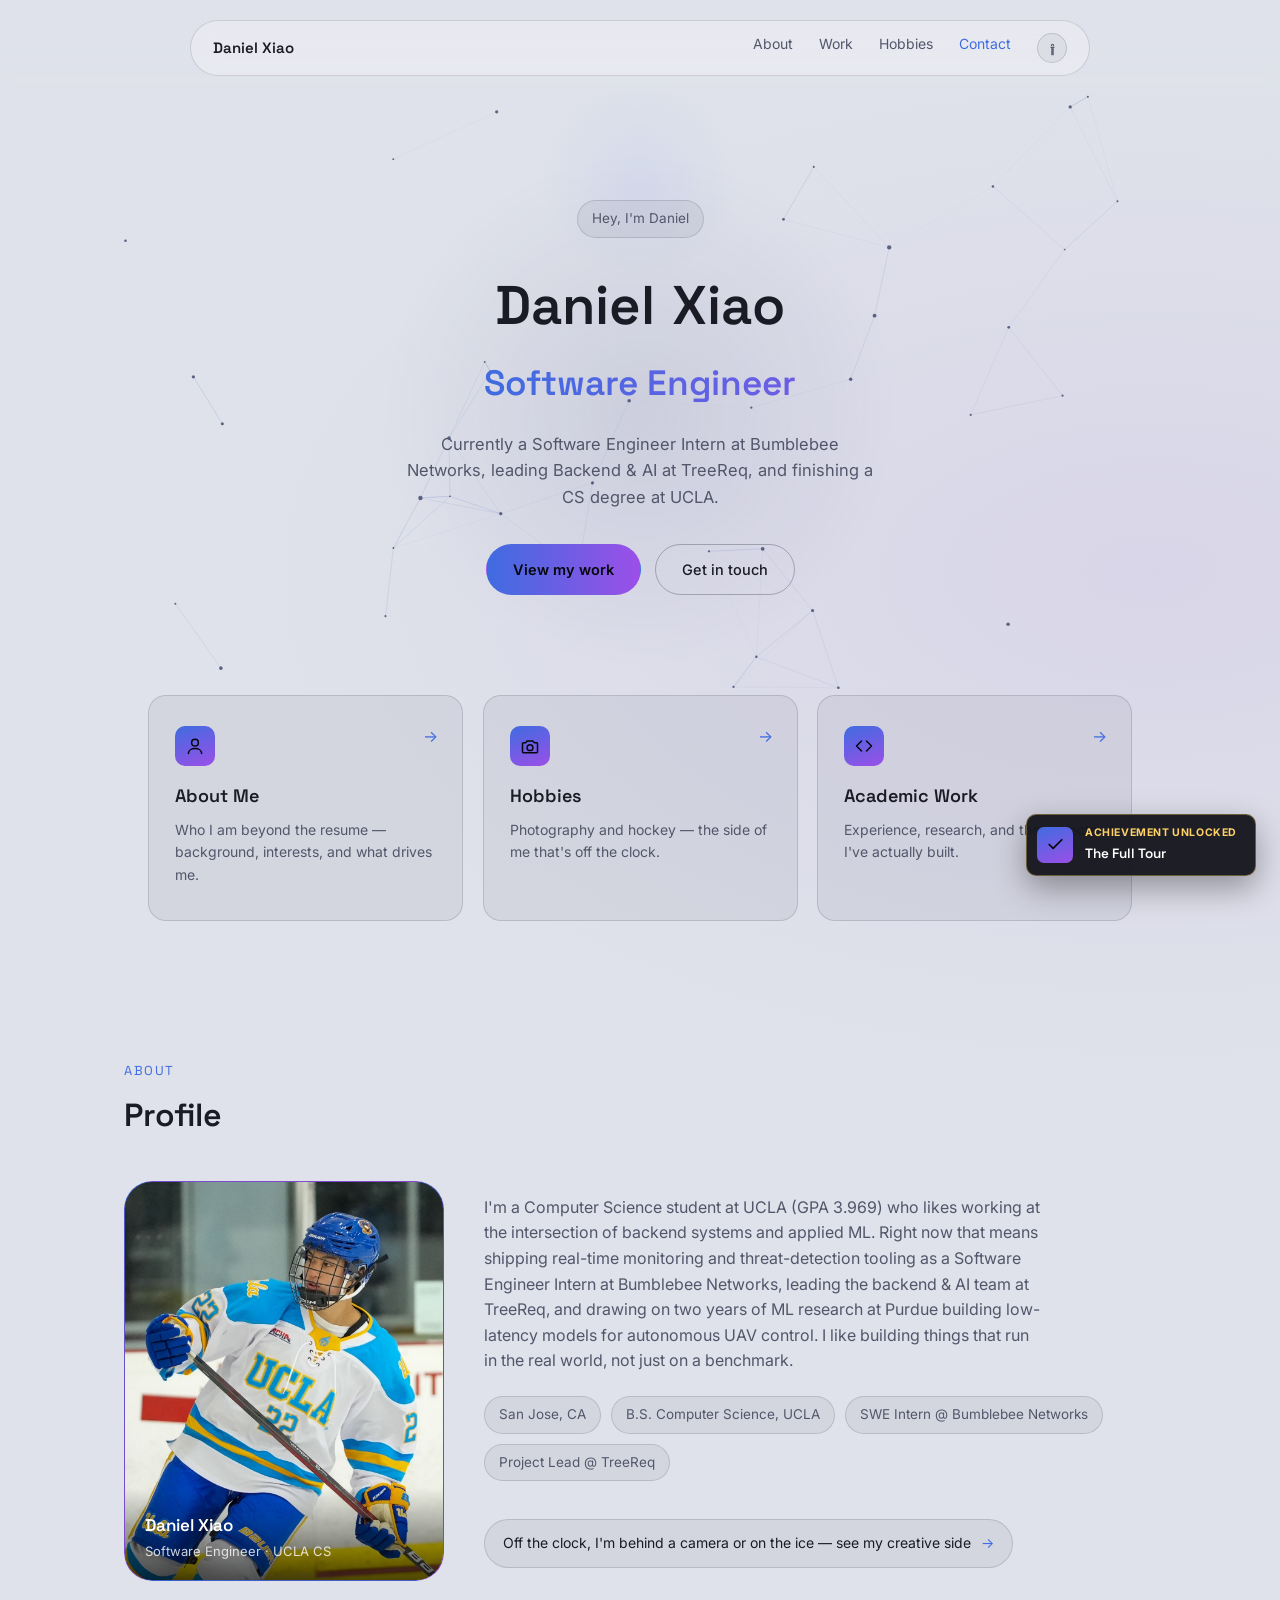
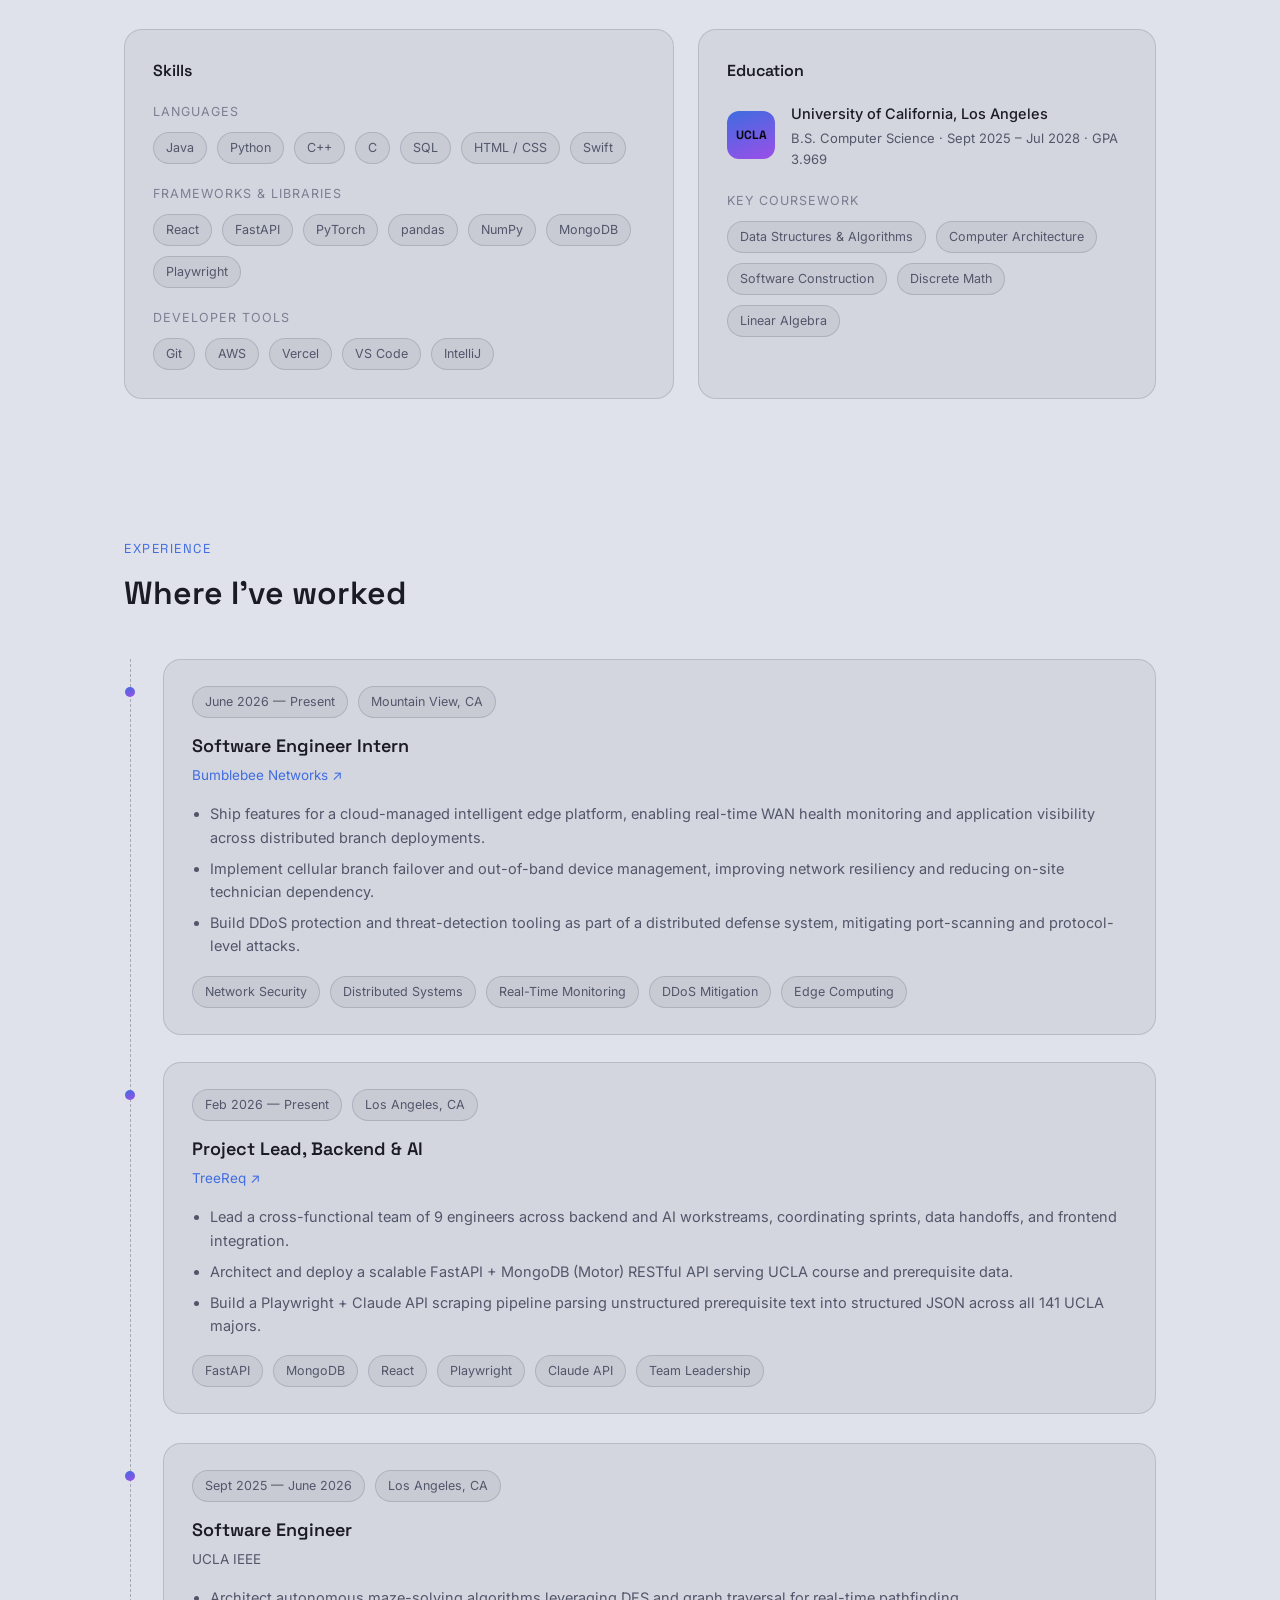
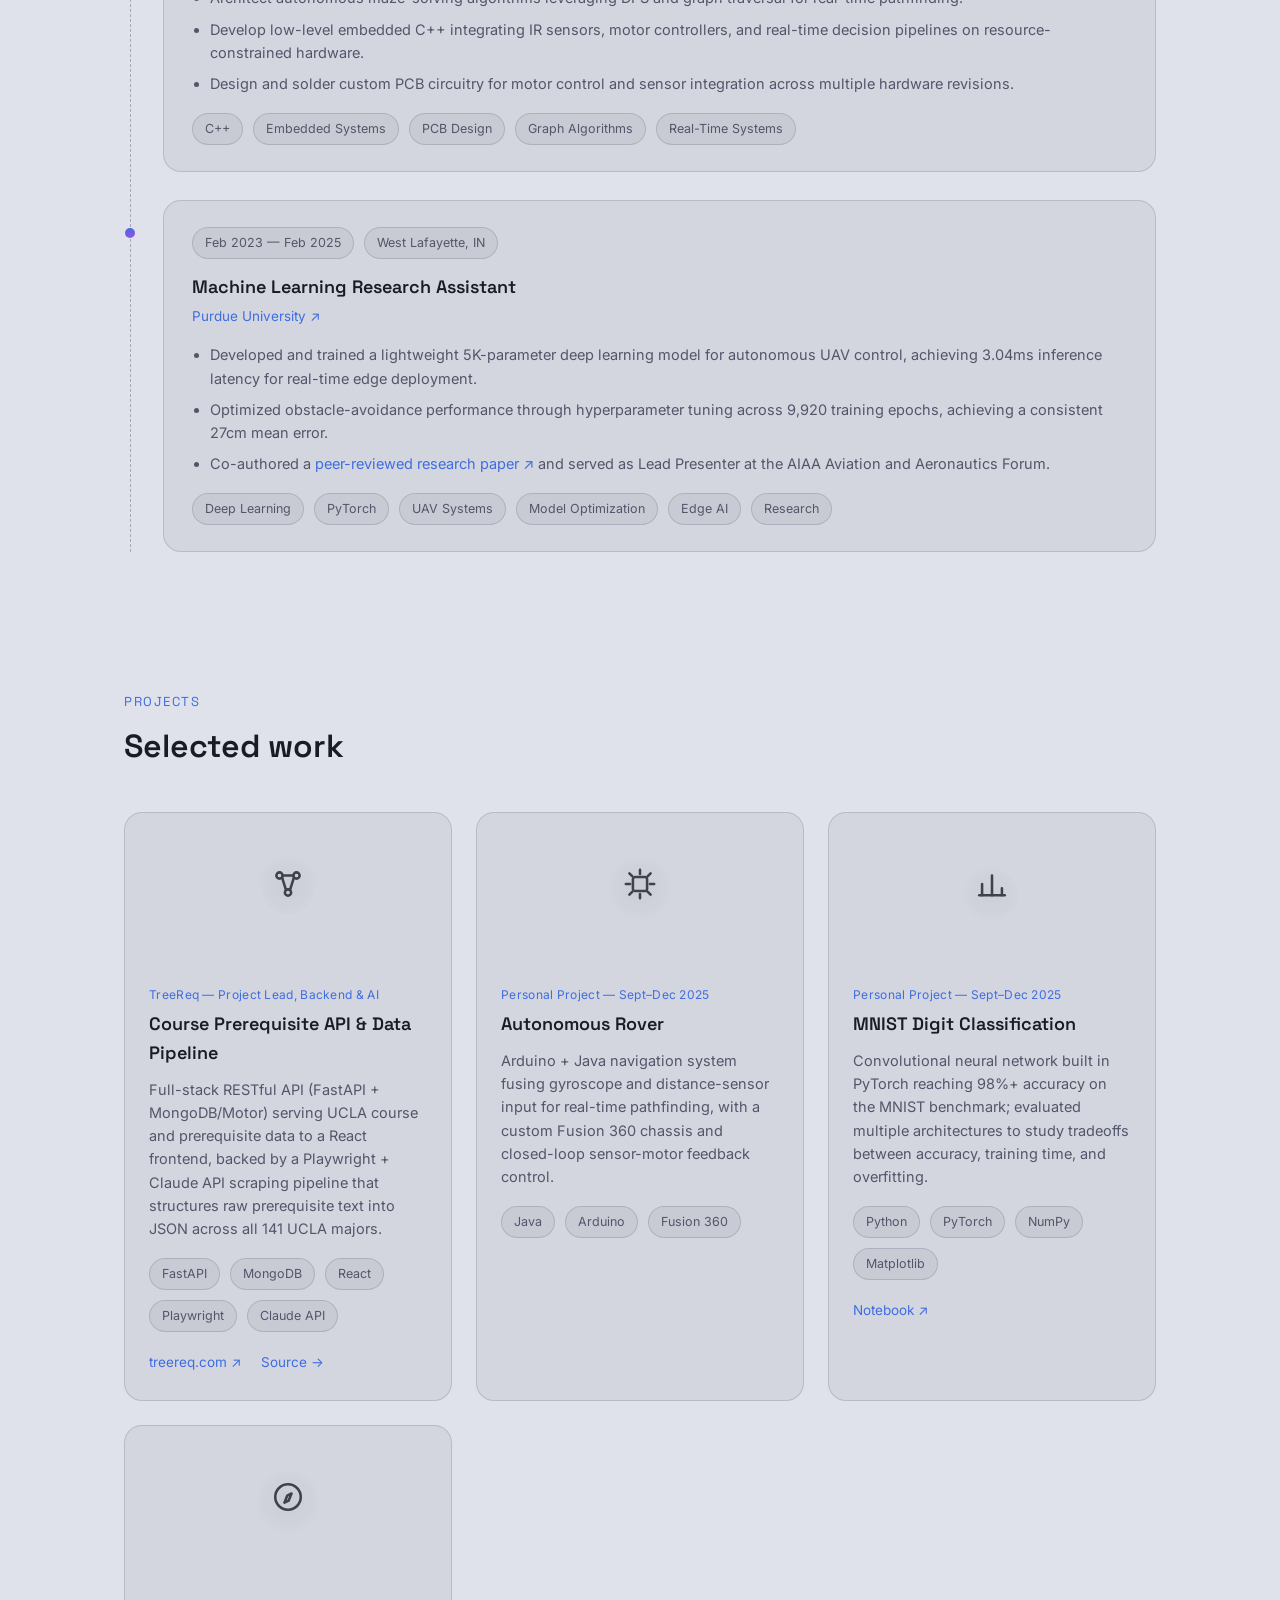
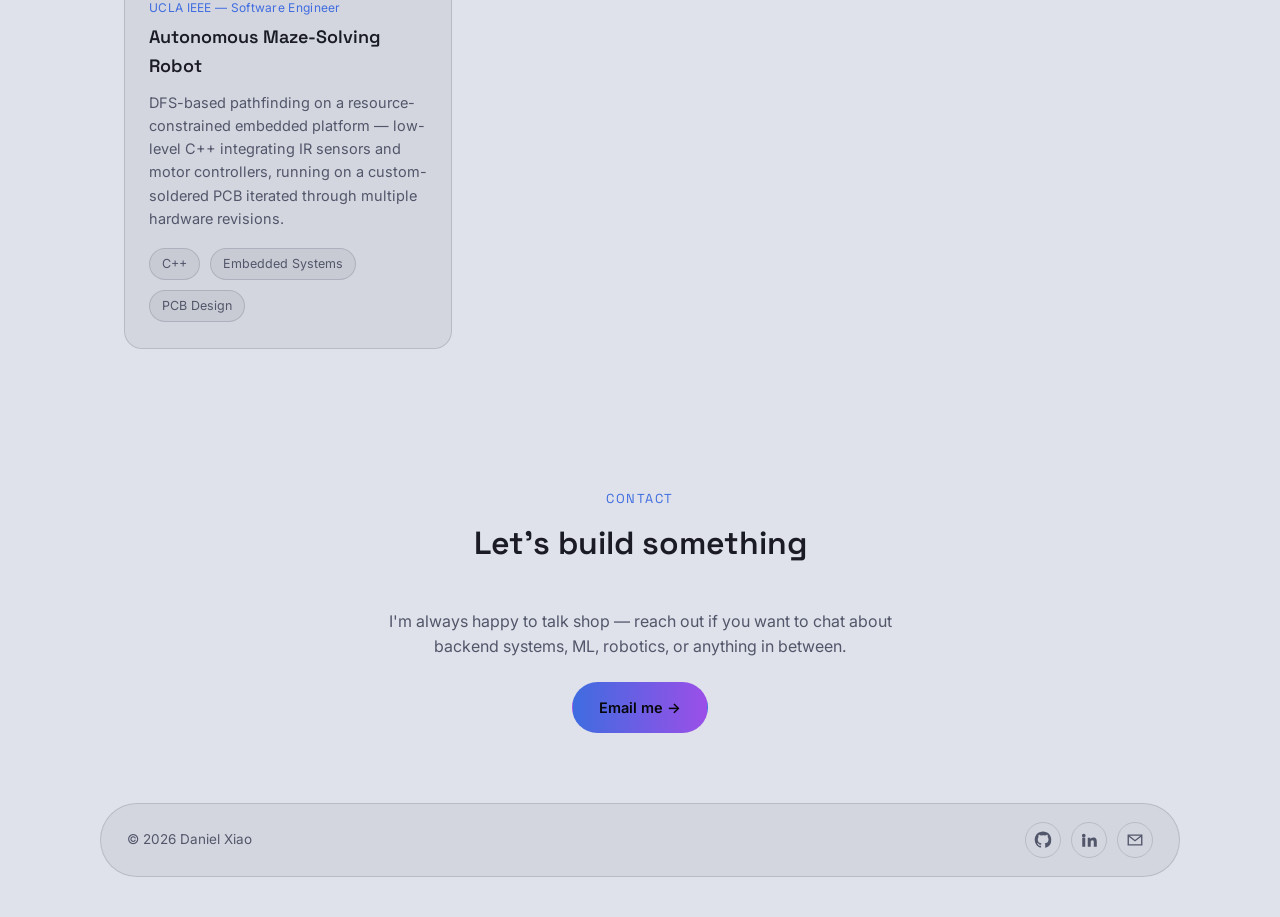
==== commit d941125b: "Point the Academic Work pillar at UCLA work specifically, not all of Experience It previously jumped" ====
--- a/index.html
+++ b/index.html
@@ -77,7 +77,7 @@
           <p>Photography and hockey — the side of me that's off the clock.</p>
           <span class="pillar-arrow">→</span>
         </a>
-        <a href="#experience" class="pillar-card">
+        <a href="#academic" class="pillar-card">
           <span class="pillar-icon"><svg viewBox="0 0 24 24" fill="none" stroke="currentColor" stroke-width="1.8" stroke-linecap="round" stroke-linejoin="round"><path d="M9 6 3 12l6 6M15 6l6 6-6 6"/></svg></span>
           <h3>Academic Work</h3>
           <p>Experience, research, and the projects I've actually built.</p>
@@ -224,7 +224,7 @@
           </div>
         </article>
 
-        <article class="timeline-item">
+        <article class="timeline-item" id="academic">
           <div class="timeline-card">
             <p class="timeline-meta"><span class="pill pill-sm">Sept 2025 — June 2026</span><span class="pill pill-sm">Los Angeles, CA</span></p>
             <h3>Software Engineer</h3>
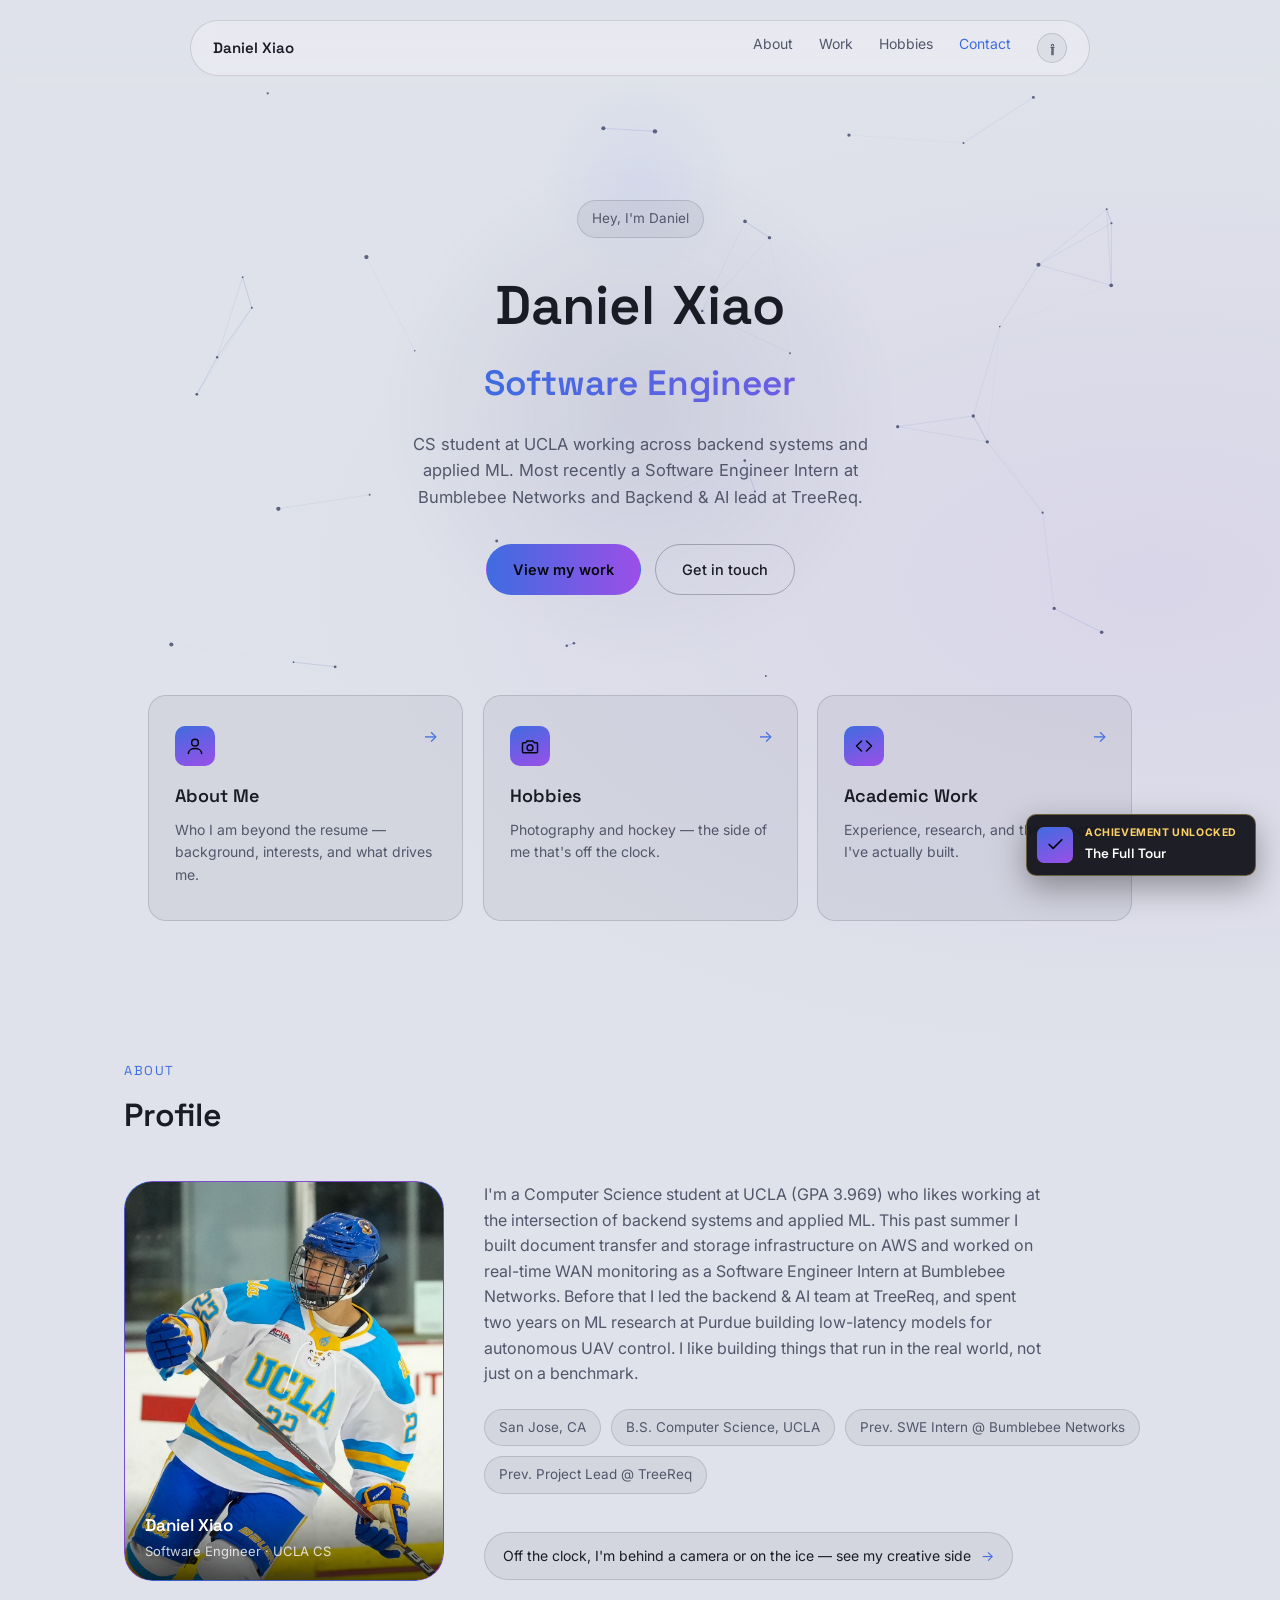
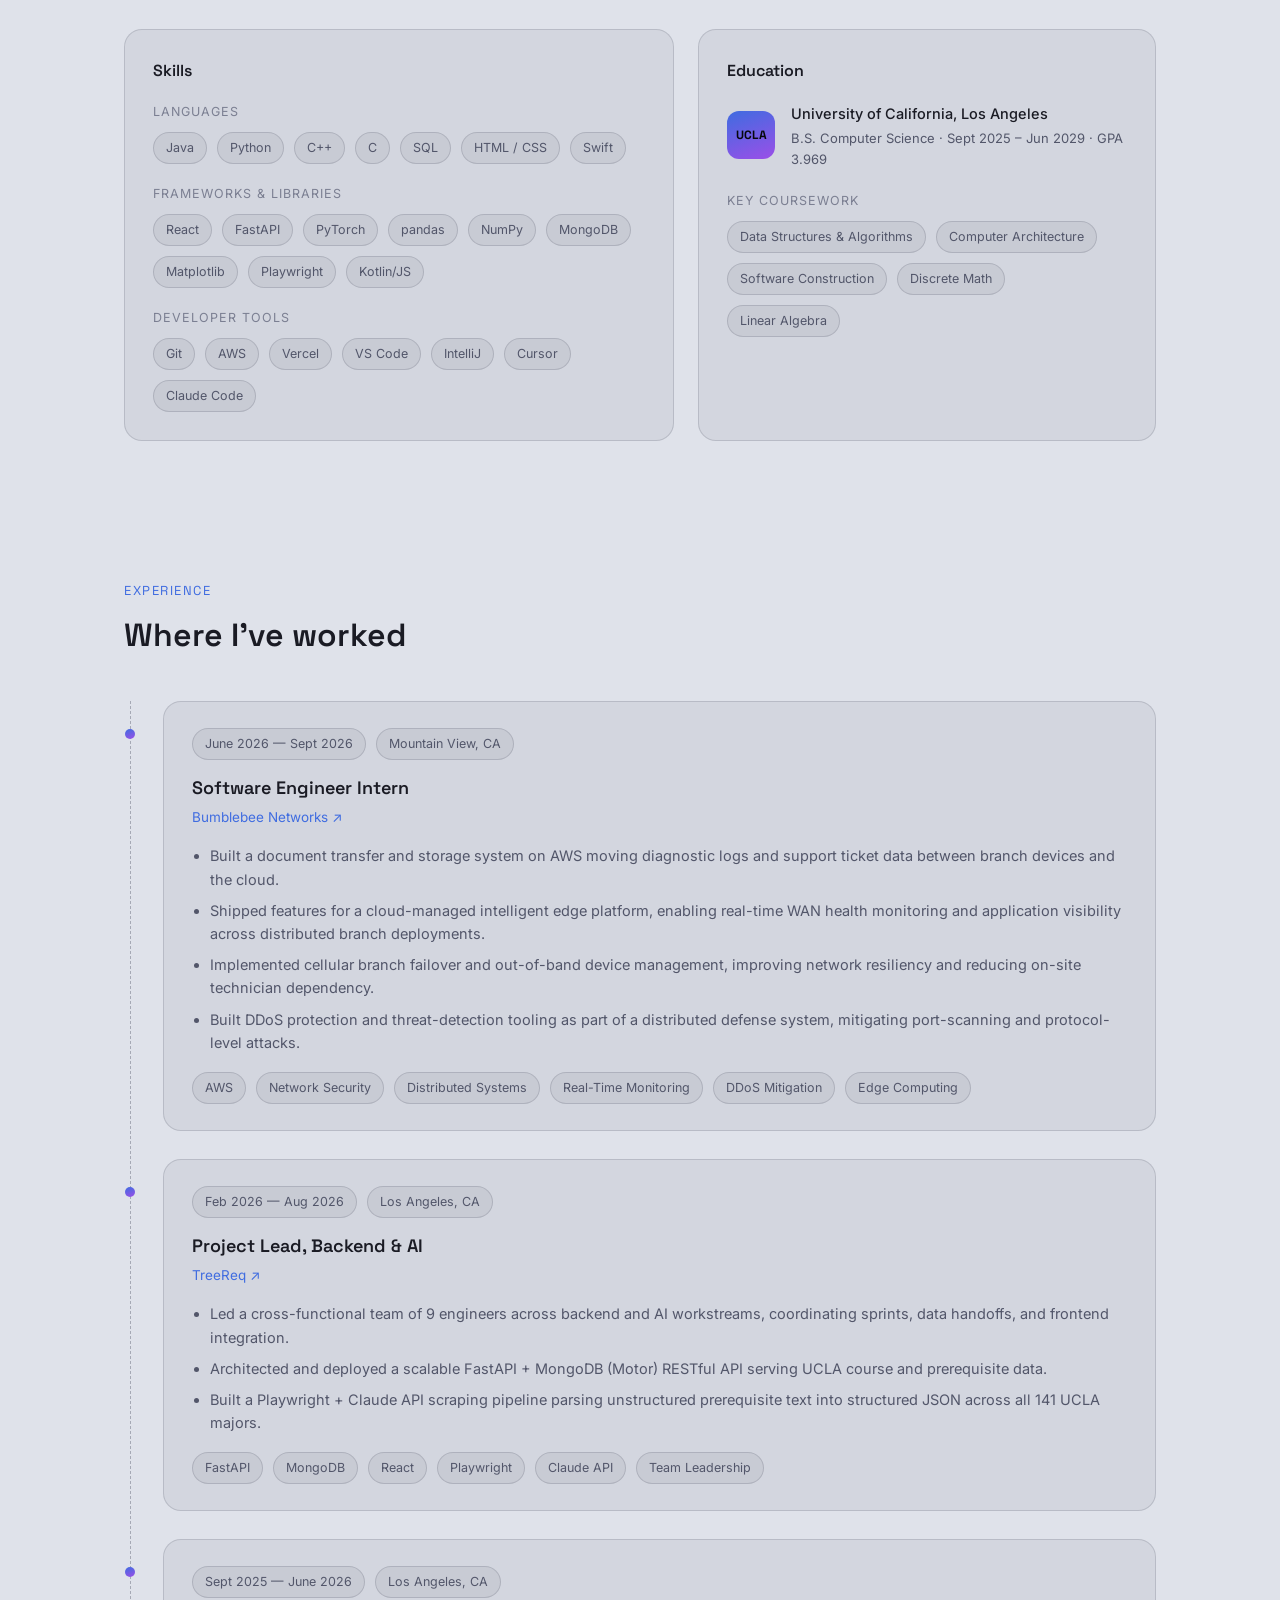
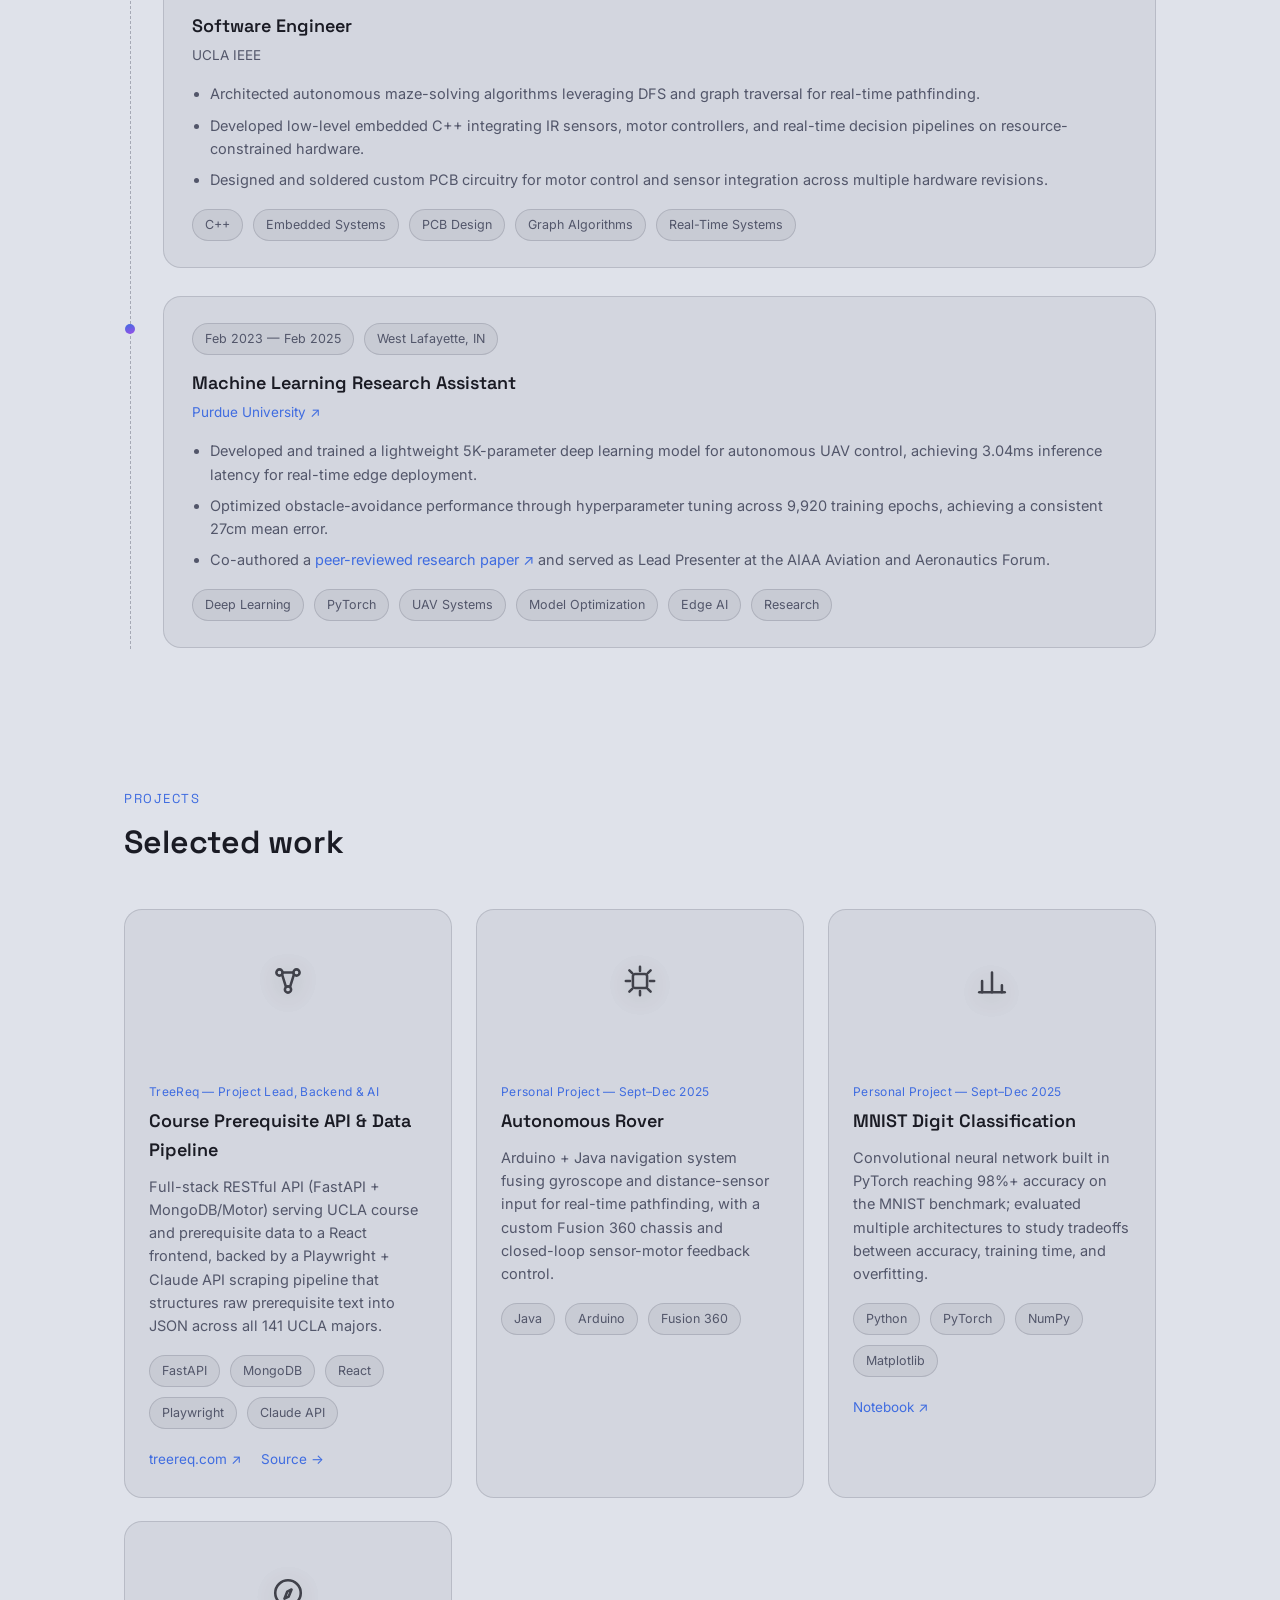
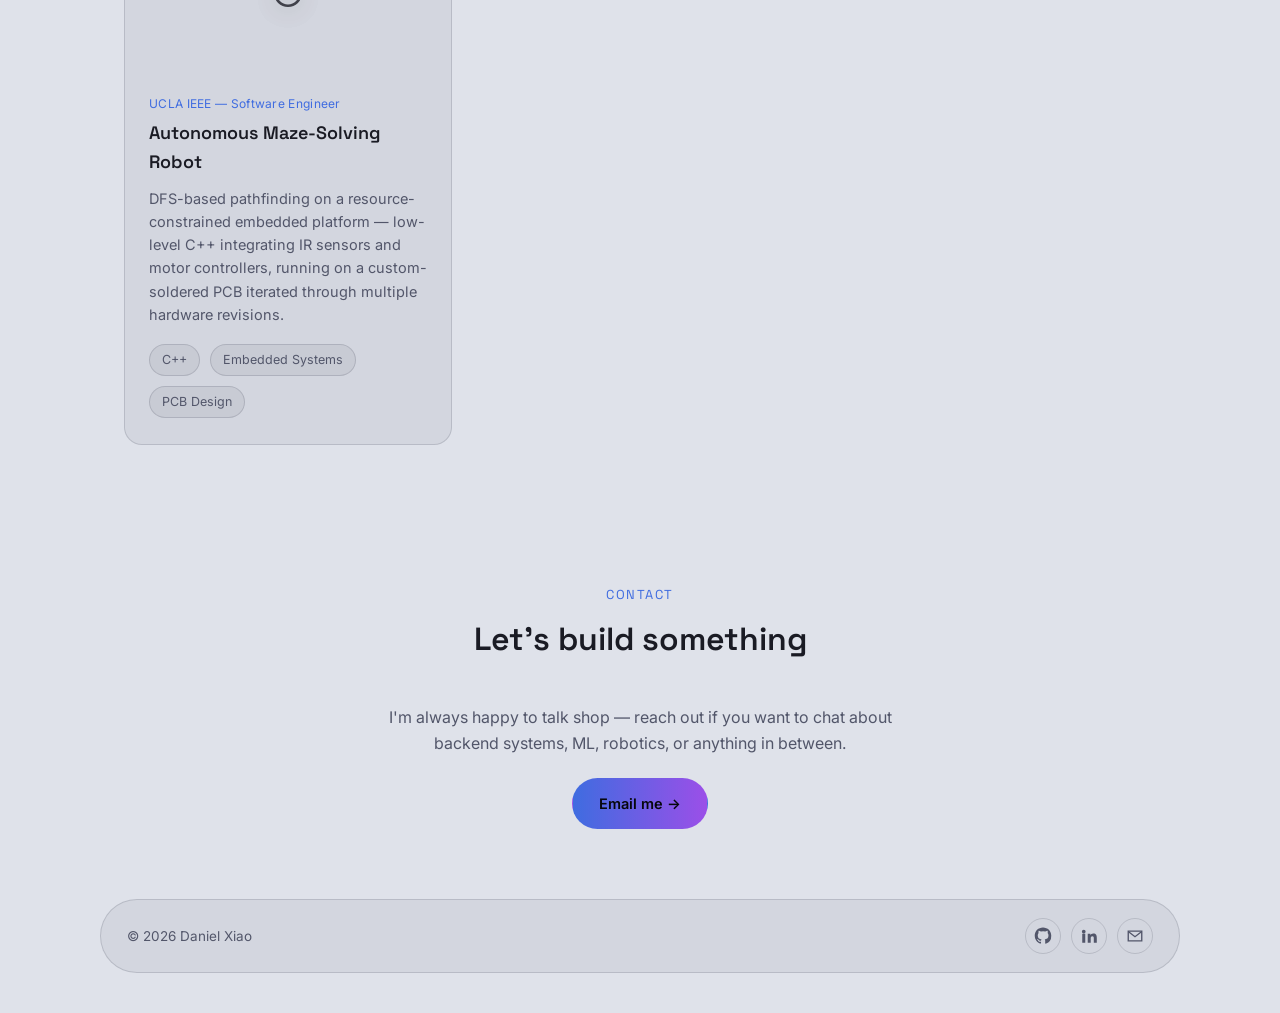
==== commit 41b4dc00: "Sync site with current resume: internships ended, add AWS work Bumblebee (June–Sept 2026) and TreeRe" ====
--- a/index.html
+++ b/index.html
@@ -4,7 +4,7 @@
   <meta charset="UTF-8">
   <meta name="viewport" content="width=device-width, initial-scale=1.0">
   <title>Daniel Xiao — Software Engineer</title>
-  <meta name="description" content="Portfolio of Daniel Xiao — CS student at UCLA, Software Engineer Intern at Bumblebee Networks.">
+  <meta name="description" content="Portfolio of Daniel Xiao — CS student at UCLA, backend and applied-ML engineer. Previously SWE Intern at Bumblebee Networks.">
   <link rel="icon" href="favicon.svg" type="image/svg+xml">
   <link rel="icon" href="favicon-32.png" sizes="32x32" type="image/png">
   <link rel="icon" href="favicon-16.png" sizes="16x16" type="image/png">
@@ -54,7 +54,7 @@
         <p class="pill hero-pill">Hey, I'm Daniel</p>
         <h1>Daniel Xiao</h1>
         <p class="hero-role"><span class="grad-text">Software Engineer</span></p>
-        <p class="tagline">Currently a Software Engineer Intern at Bumblebee Networks, leading Backend &amp; AI at TreeReq, and finishing a CS degree at UCLA.</p>
+        <p class="tagline">CS student at UCLA working across backend systems and applied ML. Most recently a Software Engineer Intern at Bumblebee Networks and Backend &amp; AI lead at TreeReq.</p>
         <div class="hero-actions">
           <a href="#projects" class="btn btn-primary">View my work</a>
           <a href="#contact" class="btn btn-ghost">Get in touch</a>
@@ -106,17 +106,17 @@
         <div class="profile-content">
           <p class="about-text">
             I'm a Computer Science student at UCLA (GPA 3.969) who likes working at the intersection
-            of backend systems and applied ML. Right now that means shipping real-time monitoring
-            and threat-detection tooling as a Software Engineer Intern at Bumblebee Networks, leading
-            the backend &amp; AI team at TreeReq, and drawing on two years of ML research at Purdue
-            building low-latency models for autonomous UAV control. I like building things that run
-            in the real world, not just on a benchmark.
+            of backend systems and applied ML. This past summer I built document transfer and storage
+            infrastructure on AWS and worked on real-time WAN monitoring as a Software Engineer Intern
+            at Bumblebee Networks. Before that I led the backend &amp; AI team at TreeReq, and spent two
+            years on ML research at Purdue building low-latency models for autonomous UAV control.
+            I like building things that run in the real world, not just on a benchmark.
           </p>
           <div class="pill-row">
             <span class="pill">San Jose, CA</span>
             <span class="pill">B.S. Computer Science, UCLA</span>
-            <span class="pill">SWE Intern @ Bumblebee Networks</span>
-            <span class="pill">Project Lead @ TreeReq</span>
+            <span class="pill">Prev. SWE Intern @ Bumblebee Networks</span>
+            <span class="pill">Prev. Project Lead @ TreeReq</span>
           </div>
           <a href="creative.html" class="creative-cta">
             <span>Off the clock, I'm behind a camera or on the ice — see my creative side</span>
@@ -148,7 +148,9 @@
             <span class="pill pill-sm">pandas</span>
             <span class="pill pill-sm">NumPy</span>
             <span class="pill pill-sm">MongoDB</span>
+            <span class="pill pill-sm">Matplotlib</span>
             <span class="pill pill-sm">Playwright</span>
+            <span class="pill pill-sm">Kotlin/JS</span>
           </div>
 
           <p class="panel-sub">Developer Tools</p>
@@ -158,6 +160,8 @@
             <span class="pill pill-sm">Vercel</span>
             <span class="pill pill-sm">VS Code</span>
             <span class="pill pill-sm">IntelliJ</span>
+            <span class="pill pill-sm">Cursor</span>
+            <span class="pill pill-sm">Claude Code</span>
           </div>
         </div>
 
@@ -170,7 +174,7 @@
             </a>
             <div>
               <p class="edu-school">University of California, Los Angeles</p>
-              <p class="edu-meta">B.S. Computer Science · Sept 2025 – Jul 2028 · GPA 3.969</p>
+              <p class="edu-meta">B.S. Computer Science · Sept 2025 – Jun 2029 · GPA 3.969</p>
             </div>
           </div>
           <p class="panel-sub">Key Coursework</p>
@@ -194,29 +198,30 @@
 
         <article class="timeline-item">
           <div class="timeline-card">
-            <p class="timeline-meta"><span class="pill pill-sm">June 2026 — Present</span><span class="pill pill-sm">Mountain View, CA</span></p>
+            <p class="timeline-meta"><span class="pill pill-sm">June 2026 — Sept 2026</span><span class="pill pill-sm">Mountain View, CA</span></p>
             <h3>Software Engineer Intern</h3>
             <p class="timeline-org"><a href="https://www.bumblebeenet.com" target="_blank" rel="noopener">Bumblebee Networks ↗</a></p>
             <ul>
-              <li>Ship features for a cloud-managed intelligent edge platform, enabling real-time WAN health monitoring and application visibility across distributed branch deployments.</li>
-              <li>Implement cellular branch failover and out-of-band device management, improving network resiliency and reducing on-site technician dependency.</li>
-              <li>Build DDoS protection and threat-detection tooling as part of a distributed defense system, mitigating port-scanning and protocol-level attacks.</li>
+              <li>Built a document transfer and storage system on AWS moving diagnostic logs and support ticket data between branch devices and the cloud.</li>
+              <li>Shipped features for a cloud-managed intelligent edge platform, enabling real-time WAN health monitoring and application visibility across distributed branch deployments.</li>
+              <li>Implemented cellular branch failover and out-of-band device management, improving network resiliency and reducing on-site technician dependency.</li>
+              <li>Built DDoS protection and threat-detection tooling as part of a distributed defense system, mitigating port-scanning and protocol-level attacks.</li>
             </ul>
             <div class="pill-row">
-              <span class="pill pill-sm">Network Security</span><span class="pill pill-sm">Distributed Systems</span><span class="pill pill-sm">Real-Time Monitoring</span><span class="pill pill-sm">DDoS Mitigation</span><span class="pill pill-sm">Edge Computing</span>
+              <span class="pill pill-sm">AWS</span><span class="pill pill-sm">Network Security</span><span class="pill pill-sm">Distributed Systems</span><span class="pill pill-sm">Real-Time Monitoring</span><span class="pill pill-sm">DDoS Mitigation</span><span class="pill pill-sm">Edge Computing</span>
             </div>
           </div>
         </article>
 
         <article class="timeline-item">
           <div class="timeline-card">
-            <p class="timeline-meta"><span class="pill pill-sm">Feb 2026 — Present</span><span class="pill pill-sm">Los Angeles, CA</span></p>
+            <p class="timeline-meta"><span class="pill pill-sm">Feb 2026 — Aug 2026</span><span class="pill pill-sm">Los Angeles, CA</span></p>
             <h3>Project Lead, Backend &amp; AI</h3>
             <p class="timeline-org"><a href="https://treereq.com" target="_blank" rel="noopener">TreeReq ↗</a></p>
             <ul>
-              <li>Lead a cross-functional team of 9 engineers across backend and AI workstreams, coordinating sprints, data handoffs, and frontend integration.</li>
-              <li>Architect and deploy a scalable FastAPI + MongoDB (Motor) RESTful API serving UCLA course and prerequisite data.</li>
-              <li>Build a Playwright + Claude API scraping pipeline parsing unstructured prerequisite text into structured JSON across all 141 UCLA majors.</li>
+              <li>Led a cross-functional team of 9 engineers across backend and AI workstreams, coordinating sprints, data handoffs, and frontend integration.</li>
+              <li>Architected and deployed a scalable FastAPI + MongoDB (Motor) RESTful API serving UCLA course and prerequisite data.</li>
+              <li>Built a Playwright + Claude API scraping pipeline parsing unstructured prerequisite text into structured JSON across all 141 UCLA majors.</li>
             </ul>
             <div class="pill-row">
               <span class="pill pill-sm">FastAPI</span><span class="pill pill-sm">MongoDB</span><span class="pill pill-sm">React</span><span class="pill pill-sm">Playwright</span><span class="pill pill-sm">Claude API</span><span class="pill pill-sm">Team Leadership</span>
@@ -230,9 +235,9 @@
             <h3>Software Engineer</h3>
             <p class="timeline-org">UCLA IEEE</p>
             <ul>
-              <li>Architect autonomous maze-solving algorithms leveraging DFS and graph traversal for real-time pathfinding.</li>
-              <li>Develop low-level embedded C++ integrating IR sensors, motor controllers, and real-time decision pipelines on resource-constrained hardware.</li>
-              <li>Design and solder custom PCB circuitry for motor control and sensor integration across multiple hardware revisions.</li>
+              <li>Architected autonomous maze-solving algorithms leveraging DFS and graph traversal for real-time pathfinding.</li>
+              <li>Developed low-level embedded C++ integrating IR sensors, motor controllers, and real-time decision pipelines on resource-constrained hardware.</li>
+              <li>Designed and soldered custom PCB circuitry for motor control and sensor integration across multiple hardware revisions.</li>
             </ul>
             <div class="pill-row">
               <span class="pill pill-sm">C++</span><span class="pill pill-sm">Embedded Systems</span><span class="pill pill-sm">PCB Design</span><span class="pill pill-sm">Graph Algorithms</span><span class="pill pill-sm">Real-Time Systems</span>
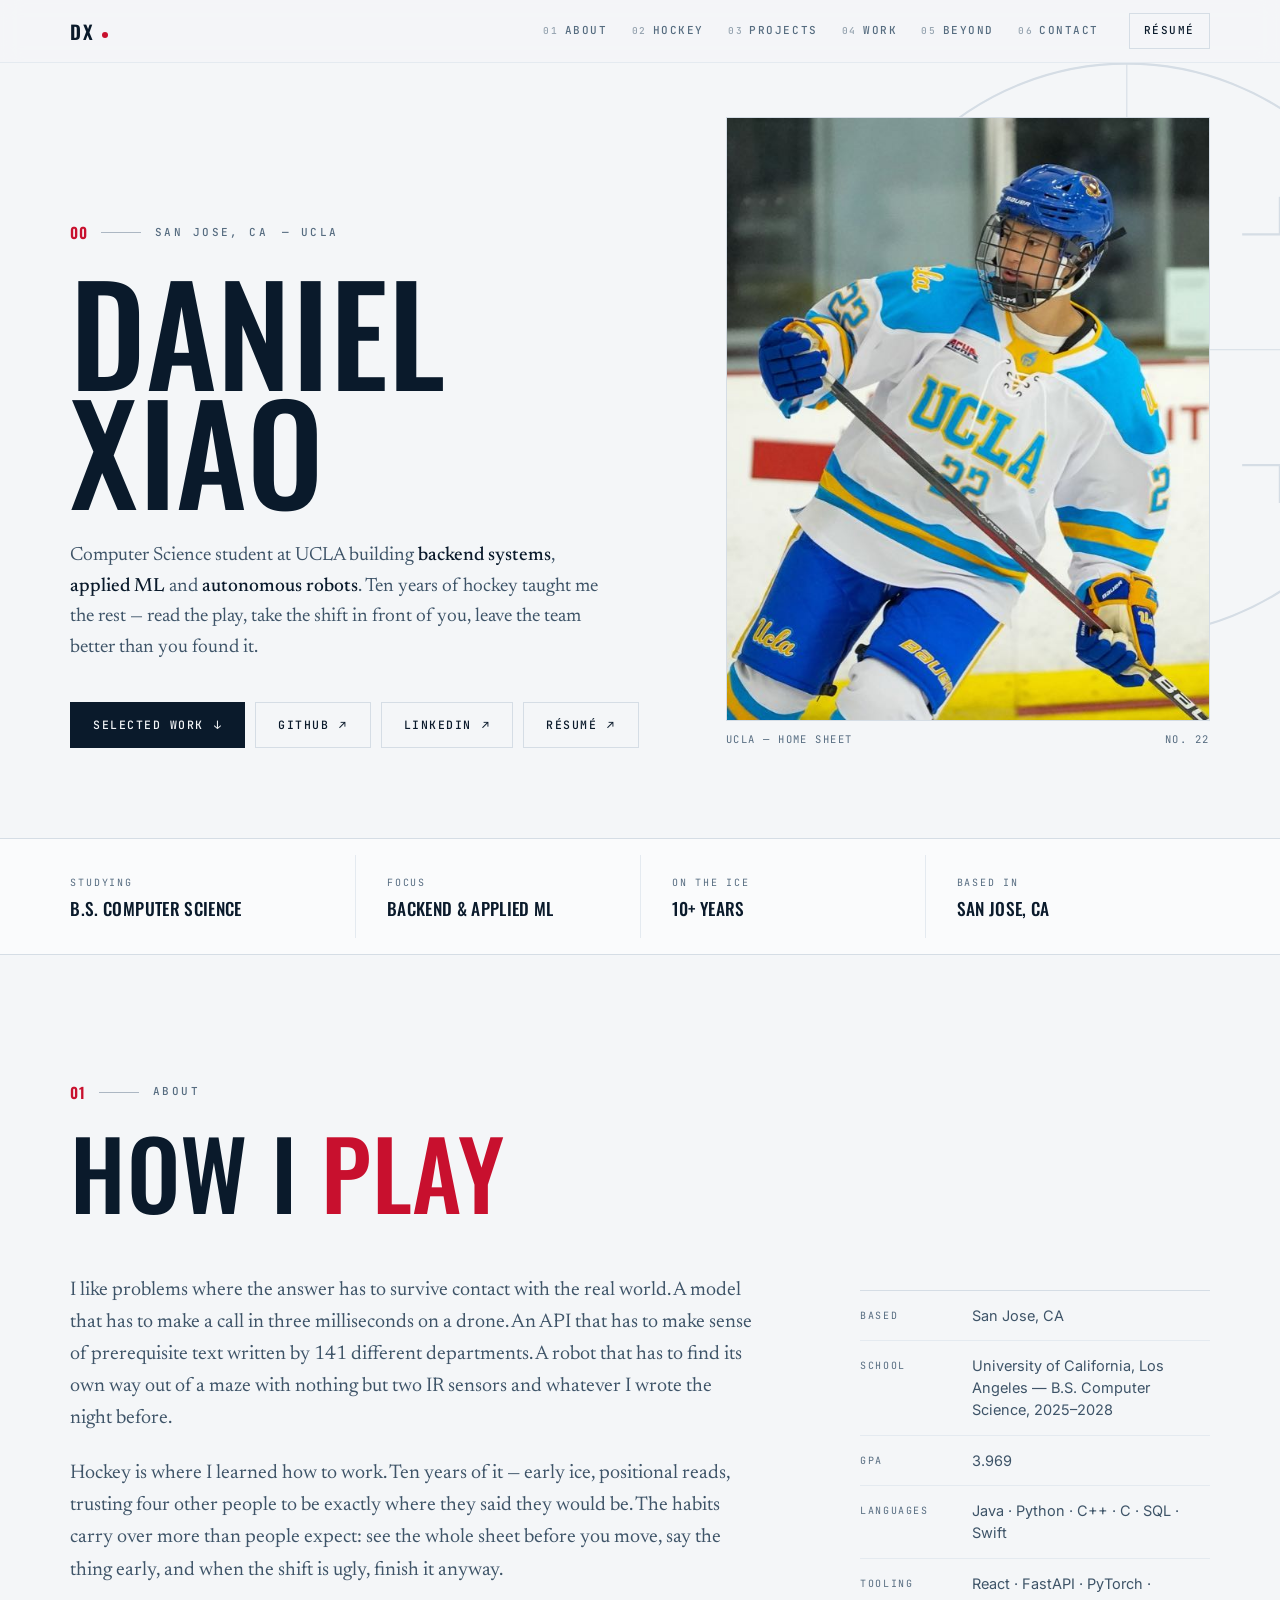
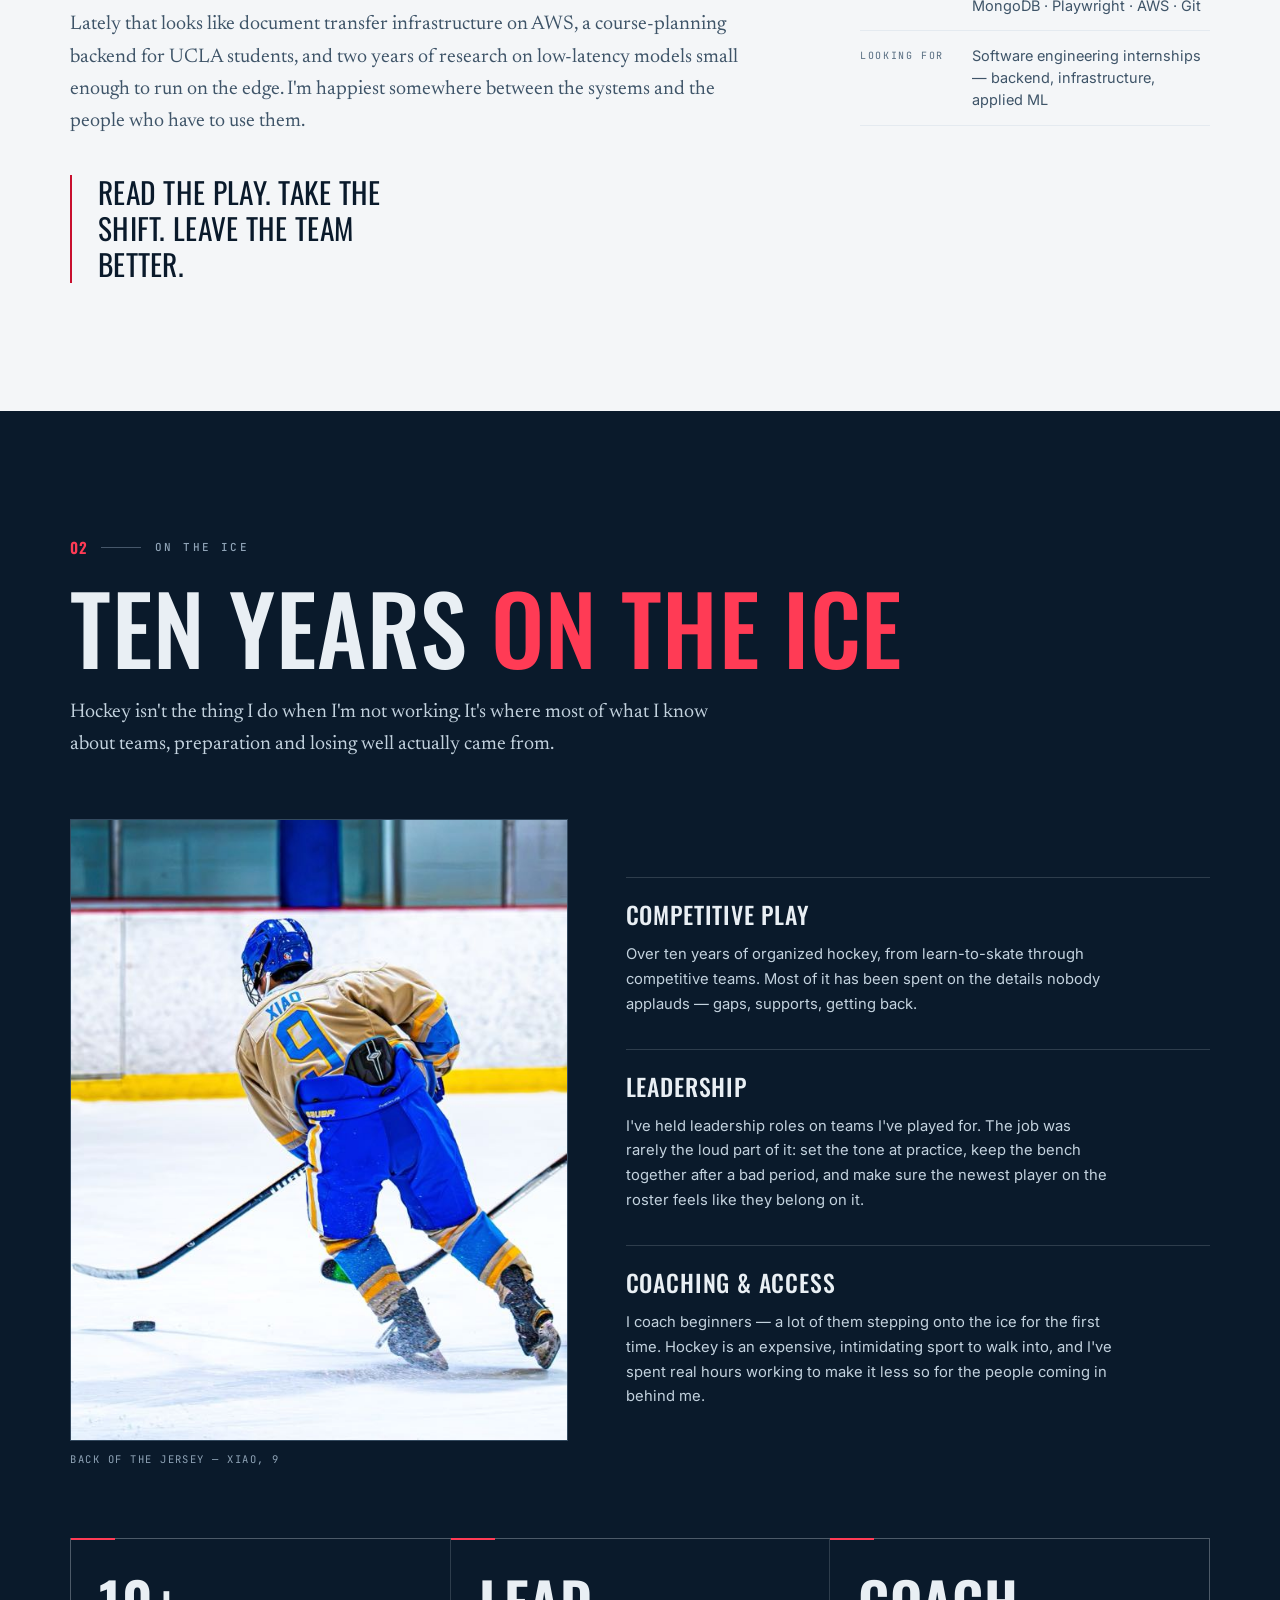
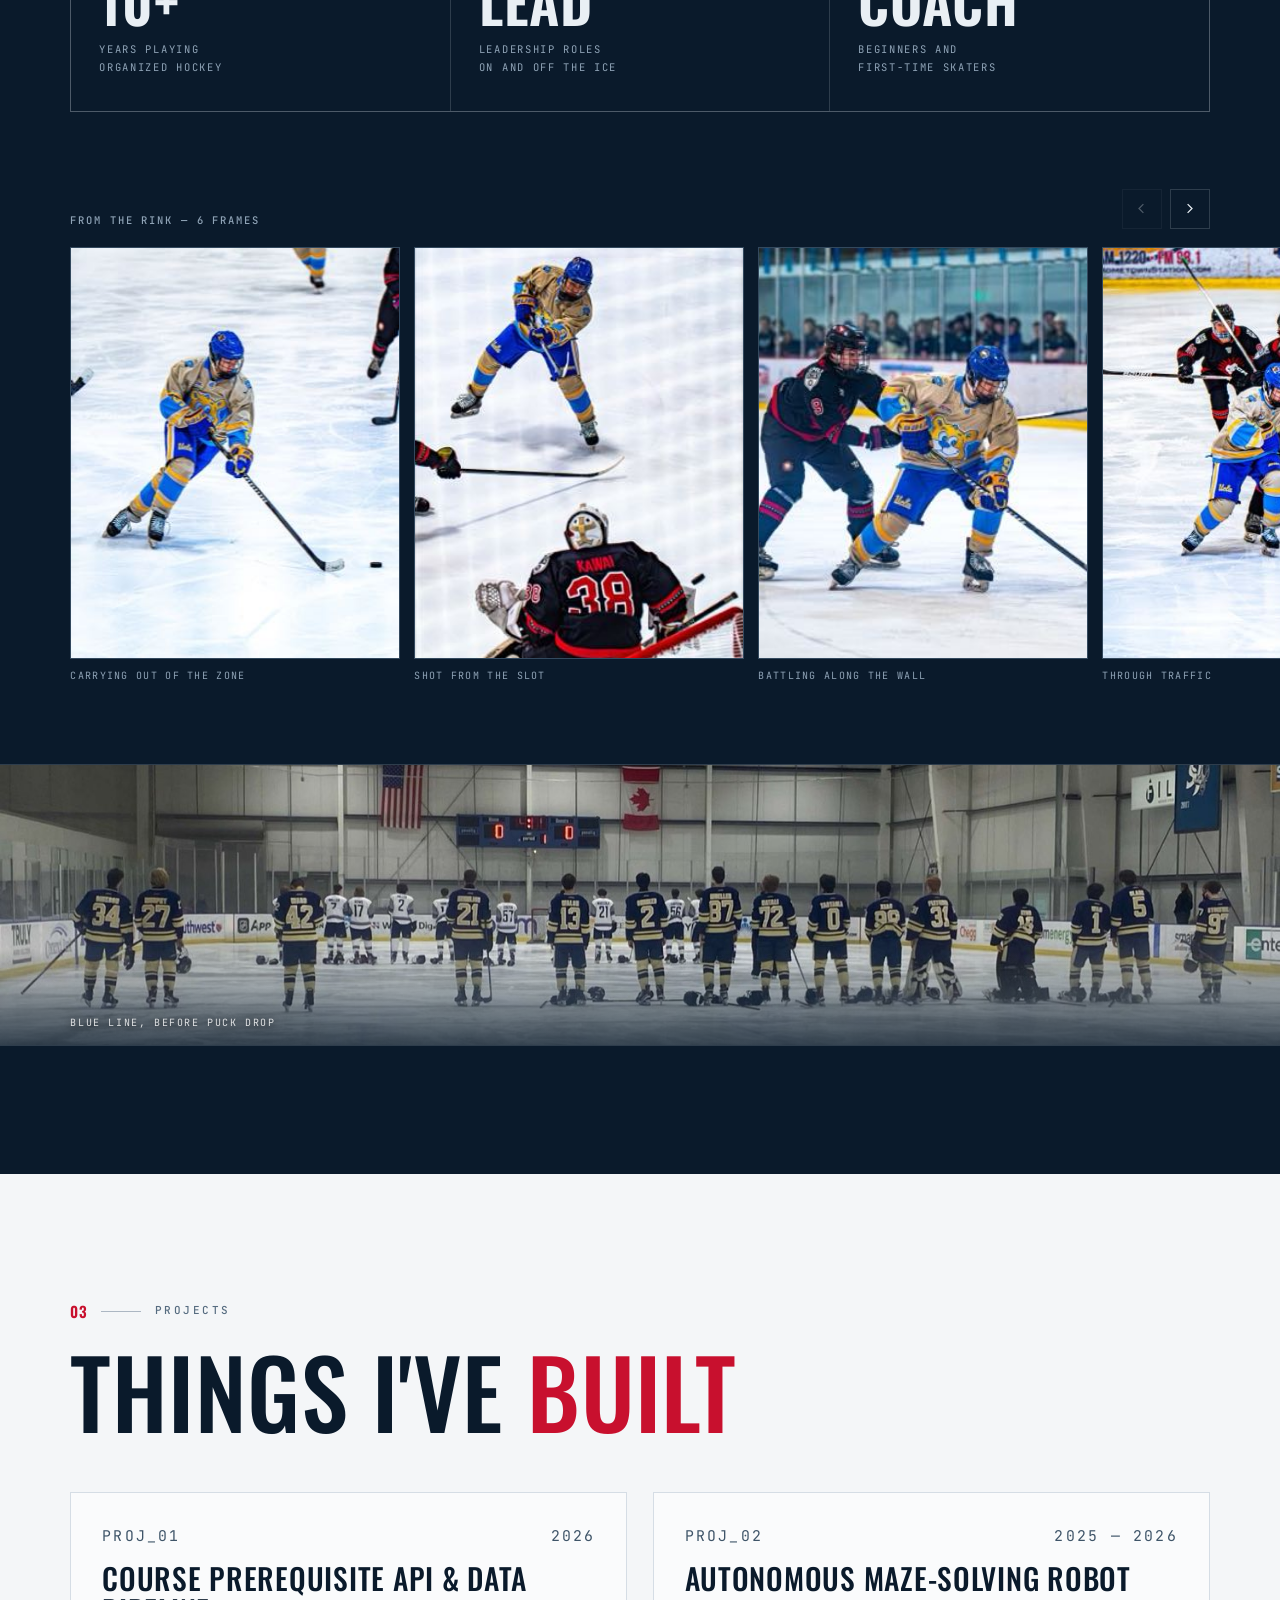
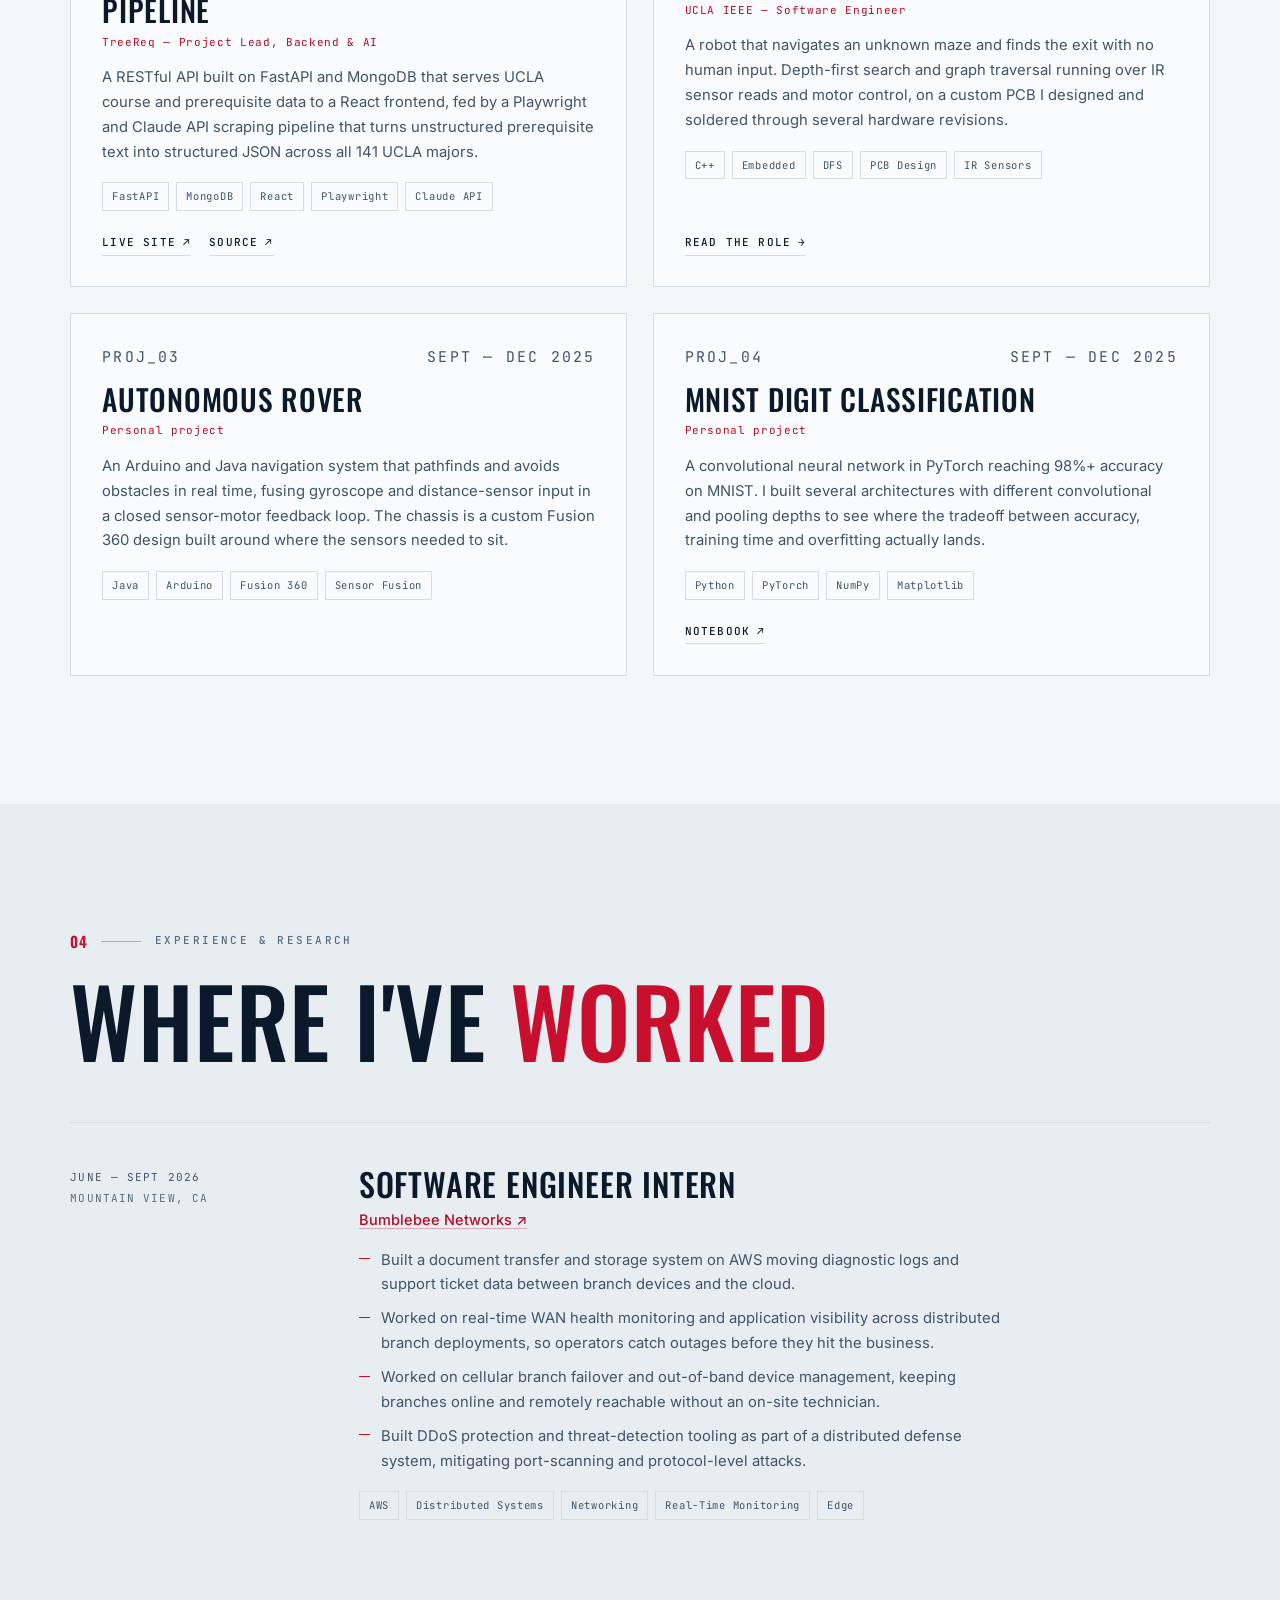
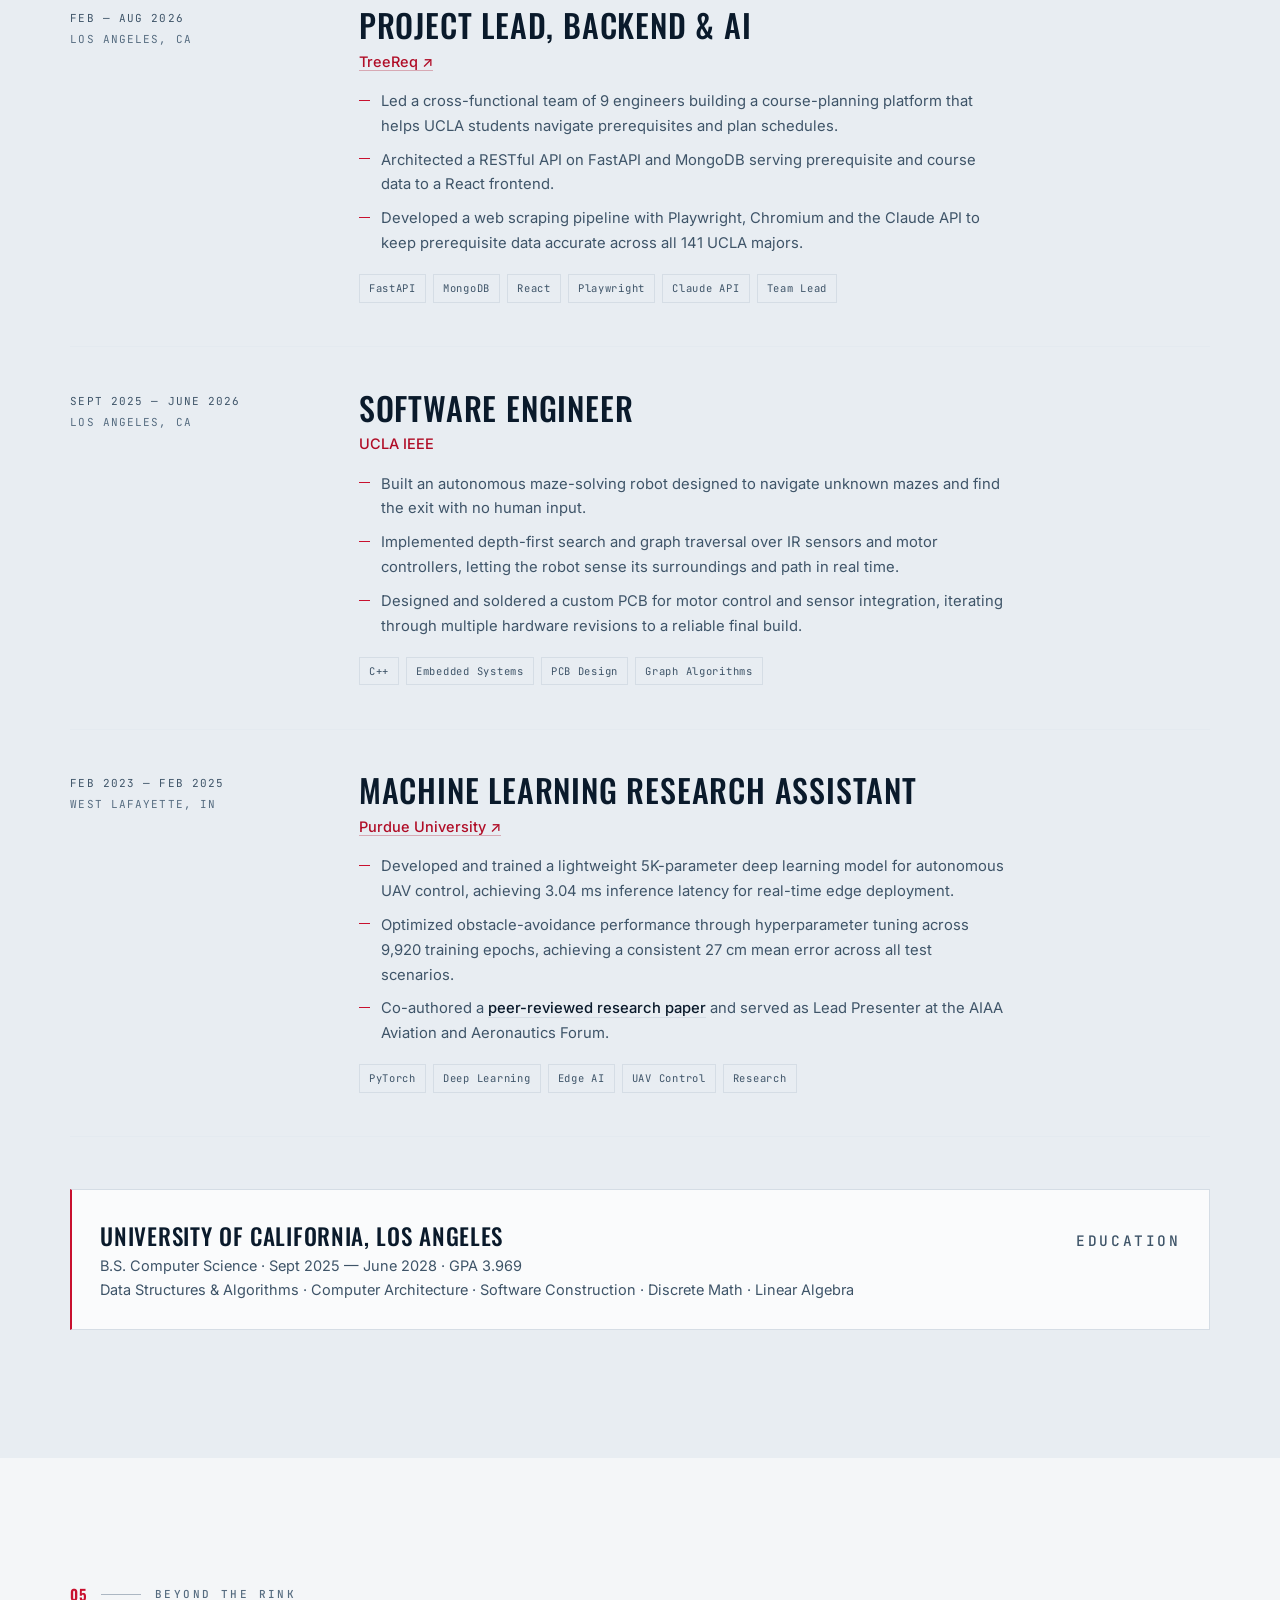
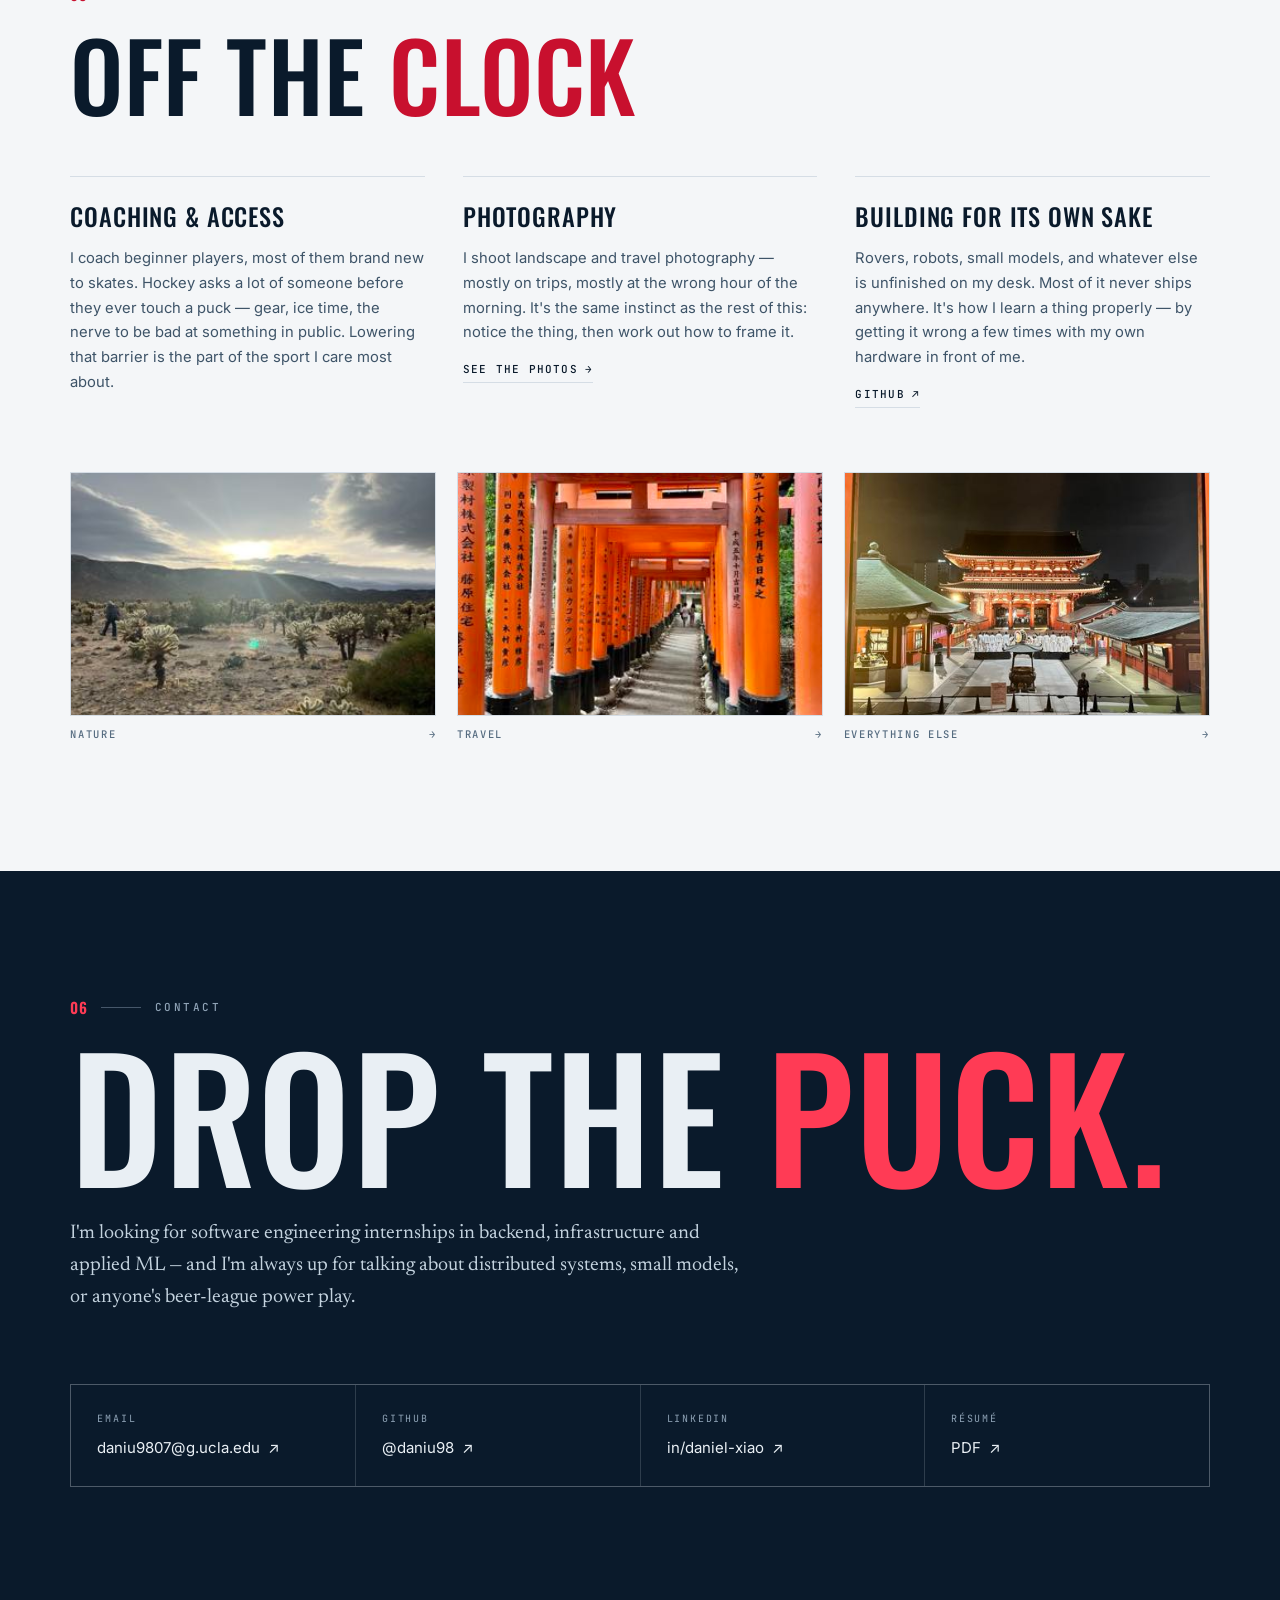
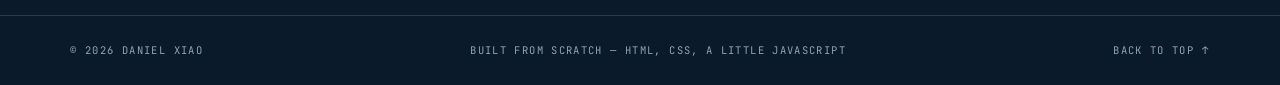
==== commit 332235b9: "Rebuild the site as an editorial, hockey-themed single page Replaces the previous dark/particle home" ====
--- a/index.html
+++ b/index.html
@@ -1,369 +1,589 @@
 <!DOCTYPE html>
 <html lang="en">
 <head>
-  <meta charset="UTF-8">
-  <meta name="viewport" content="width=device-width, initial-scale=1.0">
-  <title>Daniel Xiao — Software Engineer</title>
-  <meta name="description" content="Portfolio of Daniel Xiao — CS student at UCLA, backend and applied-ML engineer. Previously SWE Intern at Bumblebee Networks.">
-  <link rel="icon" href="favicon.svg" type="image/svg+xml">
-  <link rel="icon" href="favicon-32.png" sizes="32x32" type="image/png">
-  <link rel="icon" href="favicon-16.png" sizes="16x16" type="image/png">
-  <link rel="apple-touch-icon" href="apple-touch-icon.png">
-  <script>
-    (function () {
-      if ('scrollRestoration' in history) history.scrollRestoration = 'manual';
-      var stored = localStorage.getItem('portfolio-theme');
-      var theme = stored || (matchMedia('(prefers-color-scheme: light)').matches ? 'light' : 'dark');
-      document.documentElement.setAttribute('data-theme', theme);
-    })();
-  </script>
-  <link rel="preconnect" href="https://fonts.googleapis.com">
-  <link rel="preconnect" href="https://fonts.gstatic.com" crossorigin>
-  <link href="https://fonts.googleapis.com/css2?family=Space+Grotesk:wght@500;600;700&family=Inter:wght@400;500;600&display=swap" rel="stylesheet">
-  <link rel="stylesheet" href="style.css">
+<meta charset="utf-8">
+<meta name="viewport" content="width=device-width, initial-scale=1">
+<title>Daniel Xiao — Software Engineer</title>
+<meta name="description" content="Daniel Xiao — Computer Science student at UCLA building backend systems, applied ML and autonomous robots. Ten years on the ice.">
+<meta name="author" content="Daniel Xiao">
+<meta name="theme-color" content="#f4f6f8">
+
+<meta property="og:type" content="website">
+<meta property="og:title" content="Daniel Xiao — Software Engineer">
+<meta property="og:description" content="Computer Science student at UCLA building backend systems, applied ML and autonomous robots. Ten years on the ice.">
+<meta property="og:image" content="assets/img/opt/profile-1600.jpg">
+<meta name="twitter:card" content="summary_large_image">
+
+<link rel="icon" href="favicon.svg" type="image/svg+xml">
+<link rel="icon" href="favicon-32.png" sizes="32x32" type="image/png">
+<link rel="icon" href="favicon-16.png" sizes="16x16" type="image/png">
+<link rel="apple-touch-icon" href="apple-touch-icon.png">
+
+<link rel="preconnect" href="https://fonts.googleapis.com">
+<link rel="preconnect" href="https://fonts.gstatic.com" crossorigin>
+<link href="https://fonts.googleapis.com/css2?family=Oswald:wght@400;500;600&family=Newsreader:wght@400;500&family=Inter:wght@400;500&family=JetBrains+Mono:wght@400;500&display=swap" rel="stylesheet">
+<link rel="stylesheet" href="assets/css/site.css">
+<link rel="preload" as="image" href="assets/img/opt/profile-800.jpg" imagesrcset="assets/img/opt/profile-800.jpg 760w, assets/img/opt/profile-1600.jpg 1500w" imagesizes="(max-width: 1040px) 440px, 40vw">
+<script>document.documentElement.classList.add('js');</script>
 </head>
 <body>
 
-  <div class="scroll-progress" aria-hidden="true"><div class="scroll-progress-bar"></div></div>
-  <div class="cursor-glow" aria-hidden="true"></div>
-
-  <header class="site-header">
-    <nav class="nav-pill">
-      <a href="#top" class="logo"><span class="logo-full">Daniel Xiao</span><span class="logo-short">DX</span></a>
-      <div class="nav-links">
-        <a href="#about">About</a>
-        <a href="#experience">Work</a>
-        <a href="creative.html">Hobbies</a>
-        <a href="#contact">Contact</a>
-        <button class="theme-toggle" type="button" aria-label="Toggle light and dark theme">
-          <svg class="icon-moon" viewBox="0 0 24 24" fill="none" stroke="currentColor" stroke-width="1.8" stroke-linecap="round" stroke-linejoin="round"><path d="M11 22V11M13 22V11M9.5 11h5"/><path d="M12 3c1.8 1.6 2.6 3 2.6 4.3 0 1.6-1.2 2.9-2.6 2.9S9.4 8.9 9.4 7.3C9.4 6 10.2 4.6 12 3Z" fill="#FFB84D" stroke="none"/></svg>
-          <svg class="icon-sun" viewBox="0 0 24 24" fill="none" stroke="currentColor" stroke-width="1.8" stroke-linecap="round" stroke-linejoin="round"><path d="M11 22V10M13 22V10M9.5 10h5"/><path d="M10.2 7.6c0-1.3.8-2.4 1.8-2.4s1.8 1.1 1.8 2.4"/></svg>
+<a class="skip" href="#main">Skip to content</a>
+
+<header class="site-head">
+  <div class="wrap nav">
+    <a href="#top" class="monogram" aria-label="Daniel Xiao — back to top">
+      <span data-text="initials">DX</span><span class="dot" aria-hidden="true"></span>
+    </a>
+
+    <nav class="nav-links" aria-label="Sections">
+      <a href="#about"><span class="idx" aria-hidden="true">01</span>About</a>
+      <a href="#hockey"><span class="idx" aria-hidden="true">02</span>Hockey</a>
+      <a href="#projects"><span class="idx" aria-hidden="true">03</span>Projects</a>
+      <a href="#work"><span class="idx" aria-hidden="true">04</span>Work</a>
+      <a href="#beyond"><span class="idx" aria-hidden="true">05</span>Beyond</a>
+      <a href="#contact"><span class="idx" aria-hidden="true">06</span>Contact</a>
+    </nav>
+    <a class="nav-cta" data-link="resume" href="assets/doc/Daniel-Xiao-Resume.pdf" target="_blank" rel="noopener">Résumé</a>
+
+    <button class="nav-toggle" type="button" aria-expanded="false" aria-controls="nav-panel">
+      <span class="bars" aria-hidden="true"></span>
+      <span class="vh">Menu</span>
+    </button>
+
+    <div class="progress" aria-hidden="true"></div>
+  </div>
+
+  <div class="nav-panel" id="nav-panel" data-open="false" inert>
+    <a href="#about"><span class="idx" aria-hidden="true">01</span>About</a>
+    <a href="#hockey"><span class="idx" aria-hidden="true">02</span>Hockey</a>
+    <a href="#projects"><span class="idx" aria-hidden="true">03</span>Projects</a>
+    <a href="#work"><span class="idx" aria-hidden="true">04</span>Work</a>
+    <a href="#beyond"><span class="idx" aria-hidden="true">05</span>Beyond</a>
+    <a href="#contact"><span class="idx" aria-hidden="true">06</span>Contact</a>
+    <a class="btn btn--solid" data-link="resume" href="assets/doc/Daniel-Xiao-Resume.pdf" target="_blank" rel="noopener">
+      Résumé <span class="arw" aria-hidden="true">↗</span>
+    </a>
+  </div>
+</header>
+
+<main id="main">
+<span id="top"></span>
+
+<!-- ============================ HERO ============================ -->
+<section class="hero" aria-labelledby="hero-name">
+  <svg class="faceoff" viewBox="0 0 600 600" fill="none" aria-hidden="true" focusable="false">
+    <circle cx="300" cy="300" r="258" stroke="currentColor" stroke-width="2"/>
+    <circle cx="300" cy="300" r="15" stroke="currentColor" stroke-width="2"/>
+    <path d="M300 42v516M42 300h516" stroke="currentColor" stroke-width="1"/>
+    <path d="M196 196h-34v-34M404 196h34v-34M196 404h-34v34M404 404h34v34" stroke="currentColor" stroke-width="2"/>
+  </svg>
+
+  <div class="wrap hero-grid">
+    <div>
+      <p class="eyebrow">
+        <span class="num">00</span><span class="bar" aria-hidden="true"></span>
+        <span data-text="location">San Jose, CA</span> — UCLA
+      </p>
+
+      <h1 class="hero-name" id="hero-name"><span>Daniel</span> <span>Xiao</span></h1>
+
+      <p class="hero-lead">
+        Computer Science student at UCLA building <b>backend systems</b>, <b>applied ML</b>
+        and <b>autonomous robots</b>. Ten years of hockey taught me the rest — read the play,
+        take the shift in front of you, leave the team better than you found it.
+      </p>
+
+      <div class="hero-actions">
+        <a class="btn btn--solid" href="#projects">Selected work <span class="arw" aria-hidden="true">↓</span></a>
+        <a class="btn btn--ghost" data-link="github" href="https://github.com/daniu98" target="_blank" rel="noopener">GitHub <span class="arw" aria-hidden="true">↗</span></a>
+        <a class="btn btn--ghost" data-link="linkedin" href="https://linkedin.com/in/daniel-xiao" target="_blank" rel="noopener">LinkedIn <span class="arw" aria-hidden="true">↗</span></a>
+        <a class="btn btn--ghost" data-link="resume" href="assets/doc/Daniel-Xiao-Resume.pdf" target="_blank" rel="noopener">Résumé <span class="arw" aria-hidden="true">↗</span></a>
+      </div>
+    </div>
+
+    <figure class="hero-figure" data-img="hero">
+      <div class="shot">
+        <img src="assets/img/opt/profile-800.jpg"
+             srcset="assets/img/opt/profile-800.jpg 760w, assets/img/opt/profile-1600.jpg 1500w"
+             sizes="(max-width: 1040px) 440px, 40vw"
+             width="1050" height="1312" fetchpriority="high" decoding="async"
+             alt="Daniel Xiao in a white UCLA jersey, tracking the play during a game">
+      </div>
+      <figcaption>
+        <span>UCLA — Home Sheet</span>
+        <span>No. 22</span>
+      </figcaption>
+    </figure>
+  </div>
+</section>
+
+<!-- credential strip -->
+<div class="strip">
+  <dl class="wrap strip-inner">
+    <div class="strip-item"><dt>Studying</dt><dd>B.S. Computer Science</dd></div>
+    <div class="strip-item"><dt>Focus</dt><dd>Backend &amp; Applied ML</dd></div>
+    <div class="strip-item"><dt>On the ice</dt><dd>10+ Years</dd></div>
+    <div class="strip-item"><dt>Based in</dt><dd data-text="location">San Jose, CA</dd></div>
+  </dl>
+</div>
+
+<!-- ============================ 01 ABOUT ============================ -->
+<section class="sec" id="about" aria-labelledby="about-h">
+  <div class="wrap">
+    <div class="sec-head reveal">
+      <p class="eyebrow"><span class="num">01</span><span class="bar" aria-hidden="true"></span>About</p>
+      <h2 class="h-sec" id="about-h">How I <em>play</em></h2>
+    </div>
+
+    <div class="about-grid">
+      <div class="about-prose lead reveal">
+        <p>
+          I like problems where the answer has to survive contact with the real world. A model that
+          has to make a call in three milliseconds on a drone. An API that has to make sense of
+          prerequisite text written by 141 different departments. A robot that has to find its own
+          way out of a maze with nothing but two IR sensors and whatever I wrote the night before.
+        </p>
+        <p>
+          Hockey is where I learned how to work. Ten years of it — early ice, positional reads,
+          trusting four other people to be exactly where they said they would be. The habits carry
+          over more than people expect: see the whole sheet before you move, say the thing early,
+          and when the shift is ugly, finish it anyway.
+        </p>
+        <p>
+          Lately that looks like document transfer infrastructure on AWS, a course-planning backend
+          for UCLA students, and two years of research on low-latency models small enough to run on
+          the edge. I'm happiest somewhere between the systems and the people who have to use them.
+        </p>
+        <p class="pull">Read the play. Take the shift. Leave the team better.</p>
+      </div>
+
+      <dl class="facts reveal">
+        <div><dt>Based</dt><dd data-text="location">San Jose, CA</dd></div>
+        <div><dt>School</dt><dd>University of California, Los Angeles — B.S. Computer Science, 2025–2028</dd></div>
+        <div><dt>GPA</dt><dd>3.969</dd></div>
+        <div><dt>Languages</dt><dd>Java · Python · C++ · C · SQL · Swift</dd></div>
+        <div><dt>Tooling</dt><dd>React · FastAPI · PyTorch · MongoDB · Playwright · AWS · Git</dd></div>
+        <div><dt>Looking for</dt><dd>Software engineering internships — backend, infrastructure, applied ML</dd></div>
+      </dl>
+    </div>
+  </div>
+</section>
+
+<!-- ============================ 02 HOCKEY ============================ -->
+<section class="sec sec--dark" id="hockey" aria-labelledby="hockey-h">
+  <div class="wrap">
+    <div class="sec-head reveal">
+      <p class="eyebrow"><span class="num">02</span><span class="bar" aria-hidden="true"></span>On the ice</p>
+      <h2 class="h-sec" id="hockey-h">Ten years <em>on the ice</em></h2>
+      <p class="lead">
+        Hockey isn't the thing I do when I'm not working. It's where most of what I know about
+        teams, preparation and losing well actually came from.
+      </p>
+    </div>
+
+    <div class="ice-grid">
+      <figure class="ice-figure reveal" data-img="jersey">
+        <div class="shot">
+          <img src="assets/img/opt/DSC09816-800.jpg"
+               srcset="assets/img/opt/DSC09816-800.jpg 760w, assets/img/opt/DSC09816-1600.jpg 1500w"
+               sizes="(max-width: 1040px) 90vw, 42vw"
+               width="1440" height="1800" loading="lazy" decoding="async"
+               alt="Daniel Xiao skating away from the camera, XIAO and the number 9 across the back of his jersey">
+        </div>
+        <figcaption>Back of the jersey — Xiao, 9</figcaption>
+      </figure>
+
+      <div class="ice-notes">
+        <div class="ice-note reveal">
+          <h3>Competitive play</h3>
+          <p>
+            Over ten years of organized hockey, from learn-to-skate through competitive teams. Most
+            of it has been spent on the details nobody applauds — gaps, supports, getting back.
+          </p>
+        </div>
+        <div class="ice-note reveal">
+          <h3>Leadership</h3>
+          <p>
+            I've held leadership roles on teams I've played for. The job was rarely the loud part of
+            it: set the tone at practice, keep the bench together after a bad period, and make sure
+            the newest player on the roster feels like they belong on it.
+          </p>
+        </div>
+        <div class="ice-note reveal">
+          <h3>Coaching &amp; access</h3>
+          <p>
+            I coach beginners — a lot of them stepping onto the ice for the first time. Hockey is an
+            expensive, intimidating sport to walk into, and I've spent real hours working to make it
+            less so for the people coming in behind me.
+          </p>
+        </div>
+      </div>
+    </div>
+
+    <div class="board reveal">
+      <div class="board-cell">
+        <p class="n">10+</p>
+        <p class="l">Years playing<br>organized hockey</p>
+      </div>
+      <div class="board-cell">
+        <p class="n">Lead</p>
+        <p class="l">Leadership roles<br>on and off the ice</p>
+      </div>
+      <div class="board-cell">
+        <p class="n">Coach</p>
+        <p class="l">Beginners and<br>first-time skaters</p>
+      </div>
+    </div>
+
+    <div class="rail-head reveal">
+      <p class="label">From the rink — 6 frames</p>
+      <div class="rail-ctrls">
+        <button class="rail-btn" type="button" data-rail="prev" aria-label="Previous photos">
+          <svg width="15" height="15" viewBox="0 0 24 24" fill="none" stroke="currentColor" stroke-width="2" aria-hidden="true"><path d="M15 5l-7 7 7 7"/></svg>
         </button>
-      </div>
-    </nav>
-  </header>
-
-  <main id="top">
-
-    <!-- HERO -->
-    <section class="hero">
-      <canvas class="particle-canvas" aria-hidden="true"></canvas>
-      <div class="hero-glow" aria-hidden="true"></div>
-
-      <div class="hero-inner">
-        <p class="pill hero-pill">Hey, I'm Daniel</p>
-        <h1>Daniel Xiao</h1>
-        <p class="hero-role"><span class="grad-text">Software Engineer</span></p>
-        <p class="tagline">CS student at UCLA working across backend systems and applied ML. Most recently a Software Engineer Intern at Bumblebee Networks and Backend &amp; AI lead at TreeReq.</p>
-        <div class="hero-actions">
-          <a href="#projects" class="btn btn-primary">View my work</a>
-          <a href="#contact" class="btn btn-ghost">Get in touch</a>
-        </div>
-      </div>
-    </section>
-
-    <!-- PILLARS -->
-    <section class="pillars-section">
-      <div class="pillars">
-        <a href="#about" class="pillar-card">
-          <span class="pillar-icon"><svg viewBox="0 0 24 24" fill="none" stroke="currentColor" stroke-width="1.8" stroke-linecap="round" stroke-linejoin="round"><circle cx="12" cy="8" r="4"/><path d="M4 21c0-4 4-6 8-6s8 2 8 6"/></svg></span>
-          <h3>About Me</h3>
-          <p>Who I am beyond the resume — background, interests, and what drives me.</p>
-          <span class="pillar-arrow">→</span>
+        <button class="rail-btn" type="button" data-rail="next" aria-label="More photos">
+          <svg width="15" height="15" viewBox="0 0 24 24" fill="none" stroke="currentColor" stroke-width="2" aria-hidden="true"><path d="M9 5l7 7-7 7"/></svg>
+        </button>
+      </div>
+    </div>
+
+    <div class="rail" id="rail" tabindex="0" role="group" aria-label="Hockey photographs — scroll horizontally">
+      <figure>
+        <div class="shot"><img src="assets/img/opt/DSC09877-800.jpg" srcset="assets/img/opt/DSC09877-420.jpg 420w, assets/img/opt/DSC09877-800.jpg 760w, assets/img/opt/DSC09877-1600.jpg 1500w" sizes="(max-width: 560px) 74vw, 330px" width="1439" height="1800" loading="lazy" decoding="async" alt="Carrying the puck up ice in a blue and gold jersey"></div>
+        <figcaption>Carrying out of the zone</figcaption>
+      </figure>
+      <figure>
+        <div class="shot"><img src="assets/img/opt/DSC09570-800.jpg" srcset="assets/img/opt/DSC09570-420.jpg 420w, assets/img/opt/DSC09570-800.jpg 760w, assets/img/opt/DSC09570-1600.jpg 1500w" sizes="(max-width: 560px) 74vw, 330px" width="1285" height="1800" loading="lazy" decoding="async" alt="Winding up for a shot on a goaltender"></div>
+        <figcaption>Shot from the slot</figcaption>
+      </figure>
+      <figure>
+        <div class="shot"><img src="assets/img/opt/DSC00025-800.jpg" srcset="assets/img/opt/DSC00025-420.jpg 420w, assets/img/opt/DSC00025-800.jpg 760w, assets/img/opt/DSC00025-1600.jpg 1500w" sizes="(max-width: 560px) 74vw, 330px" width="1800" height="1440" loading="lazy" decoding="async" alt="Protecting the puck along the boards against a checking defender"></div>
+        <figcaption>Battling along the wall</figcaption>
+      </figure>
+      <figure>
+        <div class="shot"><img src="assets/img/opt/DSC09862-800.jpg" srcset="assets/img/opt/DSC09862-420.jpg 420w, assets/img/opt/DSC09862-800.jpg 760w, assets/img/opt/DSC09862-1600.jpg 1500w" sizes="(max-width: 560px) 74vw, 330px" width="1440" height="1800" loading="lazy" decoding="async" alt="Driving through two defenders with the puck"></div>
+        <figcaption>Through traffic</figcaption>
+      </figure>
+      <figure>
+        <div class="shot"><img src="assets/img/opt/IMG_5037-800.jpg" srcset="assets/img/opt/IMG_5037-420.jpg 420w, assets/img/opt/IMG_5037-800.jpg 760w, assets/img/opt/IMG_5037-1600.jpg 1500w" sizes="(max-width: 560px) 74vw, 330px" width="1800" height="1350" loading="lazy" decoding="async" alt="The team gathered on the ice with a trophy after a game"></div>
+        <figcaption>Team photo, centre ice</figcaption>
+      </figure>
+      <figure>
+        <div class="shot"><img src="assets/img/opt/IMG_6061-800.jpg" srcset="assets/img/opt/IMG_6061-420.jpg 420w, assets/img/opt/IMG_6061-800.jpg 760w, assets/img/opt/IMG_6061-1600.jpg 1500w" sizes="(max-width: 560px) 74vw, 330px" width="1800" height="1200" loading="lazy" decoding="async" alt="Alone on the ice in a blue UCLA jersey, looking back over the shoulder"></div>
+        <figcaption>Empty sheet, warmups</figcaption>
+      </figure>
+    </div>
+
+    <figure class="band reveal" data-img="blueline">
+      <img src="assets/img/opt/IMG_0213-800.jpg"
+           srcset="assets/img/opt/IMG_0213-800.jpg 760w, assets/img/opt/IMG_0213-1600.jpg 1500w"
+           sizes="100vw" width="1800" height="528" loading="lazy" decoding="async"
+           alt="A team lined up along the blue line for the national anthem">
+      <figcaption>Blue line, before puck drop</figcaption>
+    </figure>
+  </div>
+</section>
+
+<!-- ============================ 03 PROJECTS ============================ -->
+<section class="sec" id="projects" aria-labelledby="projects-h">
+  <div class="wrap">
+    <div class="sec-head reveal">
+      <p class="eyebrow"><span class="num">03</span><span class="bar" aria-hidden="true"></span>Projects</p>
+      <h2 class="h-sec" id="projects-h">Things I've <em>built</em></h2>
+    </div>
+
+    <div class="proj-grid">
+
+      <article class="proj reveal">
+        <p class="proj-top"><span>Proj_01</span><span>2026</span></p>
+        <h3>Course Prerequisite API &amp; Data Pipeline</h3>
+        <p class="role">TreeReq — Project Lead, Backend &amp; AI</p>
+        <p>
+          A RESTful API built on FastAPI and MongoDB that serves UCLA course and prerequisite data
+          to a React frontend, fed by a Playwright and Claude API scraping pipeline that turns
+          unstructured prerequisite text into structured JSON across all 141 UCLA majors.
+        </p>
+        <div class="tags">
+          <span class="tag">FastAPI</span><span class="tag">MongoDB</span><span class="tag">React</span>
+          <span class="tag">Playwright</span><span class="tag">Claude API</span>
+        </div>
+        <p class="proj-links">
+          <a data-link="treereq" href="https://treereq.com" target="_blank" rel="noopener">Live site <span class="arw" aria-hidden="true">↗</span></a>
+          <a data-link="treereqSource" href="https://github.com/daniu98/treereq" target="_blank" rel="noopener">Source <span class="arw" aria-hidden="true">↗</span></a>
+        </p>
+      </article>
+
+      <article class="proj reveal">
+        <p class="proj-top"><span>Proj_02</span><span>2025 — 2026</span></p>
+        <h3>Autonomous Maze-Solving Robot</h3>
+        <p class="role">UCLA IEEE — Software Engineer</p>
+        <p>
+          A robot that navigates an unknown maze and finds the exit with no human input. Depth-first
+          search and graph traversal running over IR sensor reads and motor control, on a custom PCB
+          I designed and soldered through several hardware revisions.
+        </p>
+        <div class="tags">
+          <span class="tag">C++</span><span class="tag">Embedded</span><span class="tag">DFS</span>
+          <span class="tag">PCB Design</span><span class="tag">IR Sensors</span>
+        </div>
+        <p class="proj-links">
+          <a href="#work">Read the role <span class="arw" aria-hidden="true">→</span></a>
+        </p>
+      </article>
+
+      <article class="proj reveal">
+        <p class="proj-top"><span>Proj_03</span><span>Sept — Dec 2025</span></p>
+        <h3>Autonomous Rover</h3>
+        <p class="role">Personal project</p>
+        <p>
+          An Arduino and Java navigation system that pathfinds and avoids obstacles in real time,
+          fusing gyroscope and distance-sensor input in a closed sensor-motor feedback loop. The
+          chassis is a custom Fusion 360 design built around where the sensors needed to sit.
+        </p>
+        <div class="tags">
+          <span class="tag">Java</span><span class="tag">Arduino</span><span class="tag">Fusion 360</span>
+          <span class="tag">Sensor Fusion</span>
+        </div>
+      </article>
+
+      <article class="proj reveal">
+        <p class="proj-top"><span>Proj_04</span><span>Sept — Dec 2025</span></p>
+        <h3>MNIST Digit Classification</h3>
+        <p class="role">Personal project</p>
+        <p>
+          A convolutional neural network in PyTorch reaching 98%+ accuracy on MNIST. I built several
+          architectures with different convolutional and pooling depths to see where the tradeoff
+          between accuracy, training time and overfitting actually lands.
+        </p>
+        <div class="tags">
+          <span class="tag">Python</span><span class="tag">PyTorch</span><span class="tag">NumPy</span>
+          <span class="tag">Matplotlib</span>
+        </div>
+        <p class="proj-links">
+          <a data-link="mnistNotebook" href="https://colab.research.google.com/drive/1HHswCzuCuXArwtf1NBRv7ikT0AHCt6qm?usp=sharing" target="_blank" rel="noopener">Notebook <span class="arw" aria-hidden="true">↗</span></a>
+        </p>
+      </article>
+
+    </div>
+  </div>
+</section>
+
+<!-- ============================ 04 WORK ============================ -->
+<section class="sec sec--tint" id="work" aria-labelledby="work-h">
+  <div class="wrap">
+    <div class="sec-head reveal">
+      <p class="eyebrow"><span class="num">04</span><span class="bar" aria-hidden="true"></span>Experience &amp; research</p>
+      <h2 class="h-sec" id="work-h">Where I've <em>worked</em></h2>
+    </div>
+
+    <div class="cv">
+
+      <article class="cv-row reveal">
+        <p class="cv-when">June — Sept 2026<span class="place">Mountain View, CA</span></p>
+        <div>
+          <h3 class="cv-role">Software Engineer Intern</h3>
+          <p class="cv-org"><a data-link="bumblebee" href="https://www.bumblebeenet.com" target="_blank" rel="noopener">Bumblebee Networks ↗</a></p>
+          <ul class="cv-list">
+            <li>Built a document transfer and storage system on AWS moving diagnostic logs and support ticket data between branch devices and the cloud.</li>
+            <li>Worked on real-time WAN health monitoring and application visibility across distributed branch deployments, so operators catch outages before they hit the business.</li>
+            <li>Worked on cellular branch failover and out-of-band device management, keeping branches online and remotely reachable without an on-site technician.</li>
+            <li>Built DDoS protection and threat-detection tooling as part of a distributed defense system, mitigating port-scanning and protocol-level attacks.</li>
+          </ul>
+          <div class="tags">
+            <span class="tag">AWS</span><span class="tag">Distributed Systems</span><span class="tag">Networking</span>
+            <span class="tag">Real-Time Monitoring</span><span class="tag">Edge</span>
+          </div>
+        </div>
+      </article>
+
+      <article class="cv-row reveal">
+        <p class="cv-when">Feb — Aug 2026<span class="place">Los Angeles, CA</span></p>
+        <div>
+          <h3 class="cv-role">Project Lead, Backend &amp; AI</h3>
+          <p class="cv-org"><a data-link="treereq" href="https://treereq.com" target="_blank" rel="noopener">TreeReq ↗</a></p>
+          <ul class="cv-list">
+            <li>Led a cross-functional team of 9 engineers building a course-planning platform that helps UCLA students navigate prerequisites and plan schedules.</li>
+            <li>Architected a RESTful API on FastAPI and MongoDB serving prerequisite and course data to a React frontend.</li>
+            <li>Developed a web scraping pipeline with Playwright, Chromium and the Claude API to keep prerequisite data accurate across all 141 UCLA majors.</li>
+          </ul>
+          <div class="tags">
+            <span class="tag">FastAPI</span><span class="tag">MongoDB</span><span class="tag">React</span>
+            <span class="tag">Playwright</span><span class="tag">Claude API</span><span class="tag">Team Lead</span>
+          </div>
+        </div>
+      </article>
+
+      <article class="cv-row reveal">
+        <p class="cv-when">Sept 2025 — June 2026<span class="place">Los Angeles, CA</span></p>
+        <div>
+          <h3 class="cv-role">Software Engineer</h3>
+          <p class="cv-org">UCLA IEEE</p>
+          <ul class="cv-list">
+            <li>Built an autonomous maze-solving robot designed to navigate unknown mazes and find the exit with no human input.</li>
+            <li>Implemented depth-first search and graph traversal over IR sensors and motor controllers, letting the robot sense its surroundings and path in real time.</li>
+            <li>Designed and soldered a custom PCB for motor control and sensor integration, iterating through multiple hardware revisions to a reliable final build.</li>
+          </ul>
+          <div class="tags">
+            <span class="tag">C++</span><span class="tag">Embedded Systems</span><span class="tag">PCB Design</span>
+            <span class="tag">Graph Algorithms</span>
+          </div>
+        </div>
+      </article>
+
+      <article class="cv-row reveal">
+        <p class="cv-when">Feb 2023 — Feb 2025<span class="place">West Lafayette, IN</span></p>
+        <div>
+          <h3 class="cv-role">Machine Learning Research Assistant</h3>
+          <p class="cv-org"><a data-link="purdue" href="https://www.purdue.edu" target="_blank" rel="noopener">Purdue University ↗</a></p>
+          <ul class="cv-list">
+            <li>Developed and trained a lightweight 5K-parameter deep learning model for autonomous UAV control, achieving 3.04 ms inference latency for real-time edge deployment.</li>
+            <li>Optimized obstacle-avoidance performance through hyperparameter tuning across 9,920 training epochs, achieving a consistent 27 cm mean error across all test scenarios.</li>
+            <li>Co-authored a <a data-link="aiaaPaper" href="https://arc.aiaa.org/doi/10.2514/6.2024-4123" target="_blank" rel="noopener">peer-reviewed research paper</a> and served as Lead Presenter at the AIAA Aviation and Aeronautics Forum.</li>
+          </ul>
+          <div class="tags">
+            <span class="tag">PyTorch</span><span class="tag">Deep Learning</span><span class="tag">Edge AI</span>
+            <span class="tag">UAV Control</span><span class="tag">Research</span>
+          </div>
+        </div>
+      </article>
+
+    </div>
+
+    <div class="edu reveal">
+      <div>
+        <h3>University of California, Los Angeles</h3>
+        <p>B.S. Computer Science · Sept 2025 — June 2028 · GPA 3.969</p>
+        <p>Data Structures &amp; Algorithms · Computer Architecture · Software Construction · Discrete Math · Linear Algebra</p>
+      </div>
+      <p class="label">Education</p>
+    </div>
+  </div>
+</section>
+
+<!-- ============================ 05 BEYOND ============================ -->
+<section class="sec" id="beyond" aria-labelledby="beyond-h">
+  <div class="wrap">
+    <div class="sec-head reveal">
+      <p class="eyebrow"><span class="num">05</span><span class="bar" aria-hidden="true"></span>Beyond the rink</p>
+      <h2 class="h-sec" id="beyond-h">Off the <em>clock</em></h2>
+    </div>
+
+    <div class="beyond-grid">
+      <div class="beyond-col reveal">
+        <h3>Coaching &amp; access</h3>
+        <p>
+          I coach beginner players, most of them brand new to skates. Hockey asks a lot of someone
+          before they ever touch a puck — gear, ice time, the nerve to be bad at something in
+          public. Lowering that barrier is the part of the sport I care most about.
+        </p>
+      </div>
+
+      <div class="beyond-col reveal">
+        <h3>Photography</h3>
+        <p>
+          I shoot landscape and travel photography — mostly on trips, mostly at the wrong hour of
+          the morning. It's the same instinct as the rest of this: notice the thing, then work out
+          how to frame it.
+        </p>
+        <a class="more" data-link="photography" href="creative.html">
+          See the photos <span class="arw" aria-hidden="true">→</span>
         </a>
-        <a href="creative.html" class="pillar-card">
-          <span class="pillar-icon"><svg viewBox="0 0 24 24" fill="none" stroke="currentColor" stroke-width="1.8" stroke-linecap="round" stroke-linejoin="round"><path d="M4 8h3l1.5-2h7L17 8h3a1 1 0 0 1 1 1v10a1 1 0 0 1-1 1H4a1 1 0 0 1-1-1V9a1 1 0 0 1 1-1Z"/><circle cx="12" cy="14" r="3.5"/></svg></span>
-          <h3>Hobbies</h3>
-          <p>Photography and hockey — the side of me that's off the clock.</p>
-          <span class="pillar-arrow">→</span>
+      </div>
+
+      <div class="beyond-col reveal">
+        <h3>Building for its own sake</h3>
+        <p>
+          Rovers, robots, small models, and whatever else is unfinished on my desk. Most of it never
+          ships anywhere. It's how I learn a thing properly — by getting it wrong a few times with
+          my own hardware in front of me.
+        </p>
+        <a class="more" data-link="github" href="https://github.com/daniu98" target="_blank" rel="noopener">
+          GitHub <span class="arw" aria-hidden="true">↗</span>
         </a>
-        <a href="#academic" class="pillar-card">
-          <span class="pillar-icon"><svg viewBox="0 0 24 24" fill="none" stroke="currentColor" stroke-width="1.8" stroke-linecap="round" stroke-linejoin="round"><path d="M9 6 3 12l6 6M15 6l6 6-6 6"/></svg></span>
-          <h3>Academic Work</h3>
-          <p>Experience, research, and the projects I've actually built.</p>
-          <span class="pillar-arrow">→</span>
-        </a>
-      </div>
-    </section>
-
-    <!-- ABOUT -->
-    <section id="about" class="section">
-      <p class="section-kicker">About</p>
-      <h2 class="section-heading">Profile</h2>
-
-      <div class="about-layout">
-        <div class="profile-card">
-          <div class="avatar-frame avatar-frame-lg">
-            <span class="avatar-fallback">DX</span>
-            <img src="assets/img/profile/profile.jpg" alt="Daniel Xiao" class="avatar-img" onerror="this.remove()">
-            <div class="profile-card-caption">
-              <p class="profile-name">Daniel Xiao</p>
-              <p class="profile-role">Software Engineer · UCLA CS</p>
-            </div>
-          </div>
-        </div>
-
-        <div class="profile-content">
-          <p class="about-text">
-            I'm a Computer Science student at UCLA (GPA 3.969) who likes working at the intersection
-            of backend systems and applied ML. This past summer I built document transfer and storage
-            infrastructure on AWS and worked on real-time WAN monitoring as a Software Engineer Intern
-            at Bumblebee Networks. Before that I led the backend &amp; AI team at TreeReq, and spent two
-            years on ML research at Purdue building low-latency models for autonomous UAV control.
-            I like building things that run in the real world, not just on a benchmark.
-          </p>
-          <div class="pill-row">
-            <span class="pill">San Jose, CA</span>
-            <span class="pill">B.S. Computer Science, UCLA</span>
-            <span class="pill">Prev. SWE Intern @ Bumblebee Networks</span>
-            <span class="pill">Prev. Project Lead @ TreeReq</span>
-          </div>
-          <a href="creative.html" class="creative-cta">
-            <span>Off the clock, I'm behind a camera or on the ice — see my creative side</span>
-            <span class="creative-cta-arrow">→</span>
-          </a>
-        </div>
-      </div>
-
-      <div class="skills-edu-grid">
-        <div class="panel">
-          <p class="panel-title">Skills</p>
-
-          <p class="panel-sub">Languages</p>
-          <div class="pill-row">
-            <span class="pill pill-sm">Java</span>
-            <span class="pill pill-sm">Python</span>
-            <span class="pill pill-sm">C++</span>
-            <span class="pill pill-sm">C</span>
-            <span class="pill pill-sm">SQL</span>
-            <span class="pill pill-sm">HTML / CSS</span>
-            <span class="pill pill-sm">Swift</span>
-          </div>
-
-          <p class="panel-sub">Frameworks &amp; Libraries</p>
-          <div class="pill-row">
-            <span class="pill pill-sm">React</span>
-            <span class="pill pill-sm">FastAPI</span>
-            <span class="pill pill-sm">PyTorch</span>
-            <span class="pill pill-sm">pandas</span>
-            <span class="pill pill-sm">NumPy</span>
-            <span class="pill pill-sm">MongoDB</span>
-            <span class="pill pill-sm">Matplotlib</span>
-            <span class="pill pill-sm">Playwright</span>
-            <span class="pill pill-sm">Kotlin/JS</span>
-          </div>
-
-          <p class="panel-sub">Developer Tools</p>
-          <div class="pill-row">
-            <span class="pill pill-sm">Git</span>
-            <span class="pill pill-sm">AWS</span>
-            <span class="pill pill-sm">Vercel</span>
-            <span class="pill pill-sm">VS Code</span>
-            <span class="pill pill-sm">IntelliJ</span>
-            <span class="pill pill-sm">Cursor</span>
-            <span class="pill pill-sm">Claude Code</span>
-          </div>
-        </div>
-
-        <div class="panel">
-          <p class="panel-title">Education</p>
-          <div class="edu-row">
-            <a href="https://ucla.edu" target="_blank" rel="noopener" class="edu-badge" aria-label="UCLA website">
-              <span class="edu-badge-fallback">UCLA</span>
-              <img src="assets/img/ucla-logo.png" alt="UCLA logo" class="edu-badge-img" onerror="this.remove()">
-            </a>
-            <div>
-              <p class="edu-school">University of California, Los Angeles</p>
-              <p class="edu-meta">B.S. Computer Science · Sept 2025 – Jun 2029 · GPA 3.969</p>
-            </div>
-          </div>
-          <p class="panel-sub">Key Coursework</p>
-          <div class="pill-row">
-            <span class="pill pill-sm">Data Structures &amp; Algorithms</span>
-            <span class="pill pill-sm">Computer Architecture</span>
-            <span class="pill pill-sm">Software Construction</span>
-            <span class="pill pill-sm">Discrete Math</span>
-            <span class="pill pill-sm">Linear Algebra</span>
-          </div>
-        </div>
-      </div>
-    </section>
-
-    <!-- EXPERIENCE -->
-    <section id="experience" class="section">
-      <p class="section-kicker">Experience</p>
-      <h2 class="section-heading">Where I've worked</h2>
-
-      <div class="timeline">
-
-        <article class="timeline-item">
-          <div class="timeline-card">
-            <p class="timeline-meta"><span class="pill pill-sm">June 2026 — Sept 2026</span><span class="pill pill-sm">Mountain View, CA</span></p>
-            <h3>Software Engineer Intern</h3>
-            <p class="timeline-org"><a href="https://www.bumblebeenet.com" target="_blank" rel="noopener">Bumblebee Networks ↗</a></p>
-            <ul>
-              <li>Built a document transfer and storage system on AWS moving diagnostic logs and support ticket data between branch devices and the cloud.</li>
-              <li>Shipped features for a cloud-managed intelligent edge platform, enabling real-time WAN health monitoring and application visibility across distributed branch deployments.</li>
-              <li>Implemented cellular branch failover and out-of-band device management, improving network resiliency and reducing on-site technician dependency.</li>
-              <li>Built DDoS protection and threat-detection tooling as part of a distributed defense system, mitigating port-scanning and protocol-level attacks.</li>
-            </ul>
-            <div class="pill-row">
-              <span class="pill pill-sm">AWS</span><span class="pill pill-sm">Network Security</span><span class="pill pill-sm">Distributed Systems</span><span class="pill pill-sm">Real-Time Monitoring</span><span class="pill pill-sm">DDoS Mitigation</span><span class="pill pill-sm">Edge Computing</span>
-            </div>
-          </div>
-        </article>
-
-        <article class="timeline-item">
-          <div class="timeline-card">
-            <p class="timeline-meta"><span class="pill pill-sm">Feb 2026 — Aug 2026</span><span class="pill pill-sm">Los Angeles, CA</span></p>
-            <h3>Project Lead, Backend &amp; AI</h3>
-            <p class="timeline-org"><a href="https://treereq.com" target="_blank" rel="noopener">TreeReq ↗</a></p>
-            <ul>
-              <li>Led a cross-functional team of 9 engineers across backend and AI workstreams, coordinating sprints, data handoffs, and frontend integration.</li>
-              <li>Architected and deployed a scalable FastAPI + MongoDB (Motor) RESTful API serving UCLA course and prerequisite data.</li>
-              <li>Built a Playwright + Claude API scraping pipeline parsing unstructured prerequisite text into structured JSON across all 141 UCLA majors.</li>
-            </ul>
-            <div class="pill-row">
-              <span class="pill pill-sm">FastAPI</span><span class="pill pill-sm">MongoDB</span><span class="pill pill-sm">React</span><span class="pill pill-sm">Playwright</span><span class="pill pill-sm">Claude API</span><span class="pill pill-sm">Team Leadership</span>
-            </div>
-          </div>
-        </article>
-
-        <article class="timeline-item" id="academic">
-          <div class="timeline-card">
-            <p class="timeline-meta"><span class="pill pill-sm">Sept 2025 — June 2026</span><span class="pill pill-sm">Los Angeles, CA</span></p>
-            <h3>Software Engineer</h3>
-            <p class="timeline-org">UCLA IEEE</p>
-            <ul>
-              <li>Architected autonomous maze-solving algorithms leveraging DFS and graph traversal for real-time pathfinding.</li>
-              <li>Developed low-level embedded C++ integrating IR sensors, motor controllers, and real-time decision pipelines on resource-constrained hardware.</li>
-              <li>Designed and soldered custom PCB circuitry for motor control and sensor integration across multiple hardware revisions.</li>
-            </ul>
-            <div class="pill-row">
-              <span class="pill pill-sm">C++</span><span class="pill pill-sm">Embedded Systems</span><span class="pill pill-sm">PCB Design</span><span class="pill pill-sm">Graph Algorithms</span><span class="pill pill-sm">Real-Time Systems</span>
-            </div>
-          </div>
-        </article>
-
-        <article class="timeline-item">
-          <div class="timeline-card">
-            <p class="timeline-meta"><span class="pill pill-sm">Feb 2023 — Feb 2025</span><span class="pill pill-sm">West Lafayette, IN</span></p>
-            <h3>Machine Learning Research Assistant</h3>
-            <p class="timeline-org"><a href="https://www.purdue.edu" target="_blank" rel="noopener">Purdue University ↗</a></p>
-            <ul>
-              <li>Developed and trained a lightweight 5K-parameter deep learning model for autonomous UAV control, achieving 3.04ms inference latency for real-time edge deployment.</li>
-              <li>Optimized obstacle-avoidance performance through hyperparameter tuning across 9,920 training epochs, achieving a consistent 27cm mean error.</li>
-              <li>Co-authored a <a href="https://arc.aiaa.org/doi/10.2514/6.2024-4123" target="_blank" rel="noopener">peer-reviewed research paper ↗</a> and served as Lead Presenter at the AIAA Aviation and Aeronautics Forum.</li>
-            </ul>
-            <div class="pill-row">
-              <span class="pill pill-sm">Deep Learning</span><span class="pill pill-sm">PyTorch</span><span class="pill pill-sm">UAV Systems</span><span class="pill pill-sm">Model Optimization</span><span class="pill pill-sm">Edge AI</span><span class="pill pill-sm">Research</span>
-            </div>
-          </div>
-        </article>
-
-      </div>
-    </section>
-
-    <!-- PROJECTS -->
-    <section id="projects" class="section">
-      <p class="section-kicker">Projects</p>
-      <h2 class="section-heading">Selected work</h2>
-
-      <div class="project-grid">
-
-        <article class="project-card" style="--hue: 220deg;">
-          <div class="project-thumb">
-            <span class="project-thumb-glyph"><svg viewBox="0 0 24 24" fill="none" stroke="currentColor" stroke-width="1.8" stroke-linecap="round" stroke-linejoin="round"><circle cx="6" cy="6" r="2.2"/><circle cx="18" cy="6" r="2.2"/><circle cx="12" cy="18" r="2.2"/><path d="M7.8 7.3 10.5 16M16.2 7.3 13.5 16M8.2 6h7.6"/></svg></span>
-          </div>
-          <div class="project-body">
-            <p class="project-label">TreeReq — Project Lead, Backend &amp; AI</p>
-            <h3>Course Prerequisite API &amp; Data Pipeline</h3>
-            <p class="project-desc">Full-stack RESTful API (FastAPI + MongoDB/Motor) serving UCLA course and prerequisite data to a React frontend, backed by a Playwright + Claude API scraping pipeline that structures raw prerequisite text into JSON across all 141 UCLA majors.</p>
-            <div class="pill-row">
-              <span class="pill pill-sm">FastAPI</span><span class="pill pill-sm">MongoDB</span><span class="pill pill-sm">React</span><span class="pill pill-sm">Playwright</span><span class="pill pill-sm">Claude API</span>
-            </div>
-            <div class="project-links">
-              <a href="https://treereq.com" target="_blank" rel="noopener">treereq.com ↗</a>
-              <a href="https://github.com/daniu98/treereq" target="_blank" rel="noopener">Source →</a>
-            </div>
-          </div>
-        </article>
-
-        <article class="project-card" style="--hue: 30deg;">
-          <div class="project-thumb">
-            <span class="project-thumb-glyph"><svg viewBox="0 0 24 24" fill="none" stroke="currentColor" stroke-width="1.8" stroke-linecap="round" stroke-linejoin="round"><rect x="7" y="7" width="10" height="10" rx="1.5"/><path d="M12 2v3M12 19v3M2 12h3M19 12h3M4.5 4.5l2 2M19.5 4.5l-2 2M4.5 19.5l2-2M19.5 19.5l-2-2"/></svg></span>
-          </div>
-          <div class="project-body">
-            <p class="project-label">Personal Project — Sept–Dec 2025</p>
-            <h3>Autonomous Rover</h3>
-            <p class="project-desc">Arduino + Java navigation system fusing gyroscope and distance-sensor input for real-time pathfinding, with a custom Fusion 360 chassis and closed-loop sensor-motor feedback control.</p>
-            <div class="pill-row">
-              <span class="pill pill-sm">Java</span><span class="pill pill-sm">Arduino</span><span class="pill pill-sm">Fusion 360</span>
-            </div>
-          </div>
-        </article>
-
-        <article class="project-card" style="--hue: 150deg;">
-          <div class="project-thumb">
-            <span class="project-thumb-glyph"><svg viewBox="0 0 24 24" fill="none" stroke="currentColor" stroke-width="1.8" stroke-linecap="round" stroke-linejoin="round"><path d="M5 20V12M12 20V6M19 20v-5"/><path d="M3 20h18"/></svg></span>
-          </div>
-          <div class="project-body">
-            <p class="project-label">Personal Project — Sept–Dec 2025</p>
-            <h3>MNIST Digit Classification</h3>
-            <p class="project-desc">Convolutional neural network built in PyTorch reaching 98%+ accuracy on the MNIST benchmark; evaluated multiple architectures to study tradeoffs between accuracy, training time, and overfitting.</p>
-            <div class="pill-row">
-              <span class="pill pill-sm">Python</span><span class="pill pill-sm">PyTorch</span><span class="pill pill-sm">NumPy</span><span class="pill pill-sm">Matplotlib</span>
-            </div>
-            <div class="project-links">
-              <a href="https://colab.research.google.com/drive/1HHswCzuCuXArwtf1NBRv7ikT0AHCt6qm?usp=sharing" target="_blank" rel="noopener">Notebook ↗</a>
-            </div>
-          </div>
-        </article>
-
-        <article class="project-card" style="--hue: 275deg;">
-          <div class="project-thumb">
-            <span class="project-thumb-glyph"><svg viewBox="0 0 24 24" fill="none" stroke="currentColor" stroke-width="1.8" stroke-linecap="round" stroke-linejoin="round"><circle cx="12" cy="12" r="9"/><path d="m14.5 9.5-2 5-3 1.5 2-5 3-1.5Z"/></svg></span>
-          </div>
-          <div class="project-body">
-            <p class="project-label">UCLA IEEE — Software Engineer</p>
-            <h3>Autonomous Maze-Solving Robot</h3>
-            <p class="project-desc">DFS-based pathfinding on a resource-constrained embedded platform — low-level C++ integrating IR sensors and motor controllers, running on a custom-soldered PCB iterated through multiple hardware revisions.</p>
-            <div class="pill-row">
-              <span class="pill pill-sm">C++</span><span class="pill pill-sm">Embedded Systems</span><span class="pill pill-sm">PCB Design</span>
-            </div>
-          </div>
-        </article>
-
-      </div>
-    </section>
-
-    <!-- CONTACT -->
-    <section id="contact" class="section contact-section">
-      <p class="section-kicker">Contact</p>
-      <h2 class="section-heading">Let's build something</h2>
-      <p class="about-text">I'm always happy to talk shop — reach out if you want to chat about backend systems, ML, robotics, or anything in between.</p>
-      <a href="mailto:daniu9807@g.ucla.edu" class="btn btn-primary">Email me →</a>
-    </section>
-
-  </main>
-
-  <footer class="site-footer">
-    <div class="footer-bar">
-      <p class="footer-copy">© <span id="year"></span> Daniel Xiao</p>
-      <div class="social-row">
-        <a href="https://github.com/daniu98" target="_blank" rel="noopener" aria-label="GitHub" class="social-icon">
-          <svg viewBox="0 0 24 24" fill="currentColor" width="18" height="18"><path d="M12 .5C5.73.5.98 5.24.98 11.52c0 4.94 3.2 9.13 7.65 10.61.56.1.76-.24.76-.54 0-.27-.01-1.13-.02-2.04-3.11.68-3.77-1.32-3.77-1.32-.51-1.3-1.24-1.64-1.24-1.64-1.02-.7.08-.69.08-.69 1.12.08 1.71 1.15 1.71 1.15 1 1.71 2.63 1.22 3.27.93.1-.72.39-1.22.71-1.5-2.48-.28-5.1-1.24-5.1-5.53 0-1.22.44-2.22 1.15-3-.12-.28-.5-1.42.11-2.96 0 0 .94-.3 3.08 1.15a10.7 10.7 0 0 1 5.6 0c2.14-1.45 3.08-1.15 3.08-1.15.61 1.54.23 2.68.11 2.96.72.78 1.15 1.78 1.15 3 0 4.3-2.62 5.24-5.12 5.52.4.35.76 1.04.76 2.1 0 1.52-.01 2.74-.01 3.11 0 .3.2.65.77.54A11.03 11.03 0 0 0 23 11.52C23 5.24 18.27.5 12 .5Z"/></svg>
-        </a>
-        <a href="https://linkedin.com/in/daniel-xiao" target="_blank" rel="noopener" aria-label="LinkedIn" class="social-icon">
-          <svg viewBox="0 0 24 24" fill="currentColor" width="18" height="18"><path d="M4.98 3.5a2.5 2.5 0 1 1 0 5 2.5 2.5 0 0 1 0-5ZM3 9h4v12H3V9Zm7 0h3.8v1.7h.05c.53-.98 1.83-2 3.77-2 4.03 0 4.78 2.5 4.78 5.76V21h-4v-5.7c0-1.36-.02-3.1-1.9-3.1-1.9 0-2.2 1.48-2.2 3v5.8h-4V9Z"/></svg>
-        </a>
-        <a href="mailto:daniu9807@g.ucla.edu" aria-label="Email" class="social-icon">
-          <svg viewBox="0 0 24 24" fill="none" stroke="currentColor" stroke-width="1.8" width="18" height="18"><path d="M3 5.5h18v13H3v-13Z"/><path d="m3 6 9 7 9-7"/></svg>
-        </a>
-      </div>
-    </div>
-  </footer>
-
-  <script src="script.js"></script>
+      </div>
+    </div>
+
+    <div class="photo-row reveal">
+      <a class="photo-tile" href="nature.html">
+        <span class="shot">
+          <img src="assets/img/opt/photo-desert-800.jpg"
+               srcset="assets/img/opt/photo-desert-420.jpg 440w, assets/img/opt/photo-desert-800.jpg 620w, assets/img/opt/photo-desert-1600.jpg 1200w"
+               sizes="(max-width: 860px) 90vw, 30vw" width="1200" height="1600"
+               loading="lazy" decoding="async"
+               alt="Sunrise over a desert valley of cholla cactus">
+        </span>
+        <span class="photo-cap"><span>Nature</span><span class="arw" aria-hidden="true">→</span></span>
+      </a>
+      <a class="photo-tile" href="travel.html">
+        <span class="shot">
+          <img src="assets/img/opt/photo-torii-800.jpg"
+               srcset="assets/img/opt/photo-torii-420.jpg 440w, assets/img/opt/photo-torii-800.jpg 620w, assets/img/opt/photo-torii-1600.jpg 1200w"
+               sizes="(max-width: 860px) 90vw, 30vw" width="1200" height="1600"
+               loading="lazy" decoding="async"
+               alt="A path running through a tunnel of vermilion torii gates">
+        </span>
+        <span class="photo-cap"><span>Travel</span><span class="arw" aria-hidden="true">→</span></span>
+      </a>
+      <a class="photo-tile" data-link="photography" href="creative.html">
+        <span class="shot">
+          <img src="assets/img/opt/photo-sensoji-800.jpg"
+               srcset="assets/img/opt/photo-sensoji-420.jpg 440w, assets/img/opt/photo-sensoji-800.jpg 620w, assets/img/opt/photo-sensoji-1600.jpg 1200w"
+               sizes="(max-width: 860px) 90vw, 30vw" width="1200" height="1600"
+               loading="lazy" decoding="async"
+               alt="A lantern-lit temple gate photographed at night">
+        </span>
+        <span class="photo-cap"><span>Everything else</span><span class="arw" aria-hidden="true">→</span></span>
+      </a>
+    </div>
+  </div>
+</section>
+
+<!-- ============================ 06 CONTACT ============================ -->
+<section class="sec sec--dark" id="contact" aria-labelledby="contact-h">
+  <div class="wrap">
+    <p class="eyebrow reveal"><span class="num">06</span><span class="bar" aria-hidden="true"></span>Contact</p>
+    <h2 class="contact-cta reveal" id="contact-h">
+      <a data-link="email" href="mailto:daniu9807@g.ucla.edu">Drop the <em>puck.</em></a>
+    </h2>
+    <p class="lead reveal" style="margin-top:clamp(22px,2.6vw,34px)">
+      I'm looking for software engineering internships in backend, infrastructure and applied ML —
+      and I'm always up for talking about distributed systems, small models, or anyone's beer-league
+      power play.
+    </p>
+
+    <div class="contact-meta reveal">
+      <a data-link="email" href="mailto:daniu9807@g.ucla.edu">
+        <p class="k">Email</p>
+        <p class="v"><span data-text="email">daniu9807@g.ucla.edu</span> <span class="arw" aria-hidden="true">↗</span></p>
+      </a>
+      <a data-link="github" href="https://github.com/daniu98" target="_blank" rel="noopener">
+        <p class="k">GitHub</p>
+        <p class="v">@daniu98 <span class="arw" aria-hidden="true">↗</span></p>
+      </a>
+      <a data-link="linkedin" href="https://linkedin.com/in/daniel-xiao" target="_blank" rel="noopener">
+        <p class="k">LinkedIn</p>
+        <p class="v">in/daniel-xiao <span class="arw" aria-hidden="true">↗</span></p>
+      </a>
+      <a data-link="resume" href="assets/doc/Daniel-Xiao-Resume.pdf" target="_blank" rel="noopener">
+        <p class="k">Résumé</p>
+        <p class="v">PDF <span class="arw" aria-hidden="true">↗</span></p>
+      </a>
+    </div>
+  </div>
+</section>
+
+</main>
+
+<footer class="site-foot">
+  <div class="wrap foot-bar">
+    <p>© <span id="year">2026</span> <span data-text="name">Daniel Xiao</span></p>
+    <p>Built from scratch — HTML, CSS, a little JavaScript</p>
+    <a class="to-top" href="#top">Back to top <span class="arw" aria-hidden="true">↑</span></a>
+  </div>
+</footer>
+
+<script src="assets/js/site-config.js"></script>
+<script src="assets/js/site.js"></script>
 </body>
 </html>
--- a/assets/css/site.css
+++ b/assets/css/site.css
@@ -0,0 +1,1205 @@
+/* ===========================================================================
+   Daniel Xiao — personal site
+   Palette: off-white ice, icy gray, deep navy, rink red.
+   Sections: 01 About / 02 Hockey / 03 Projects / 04 Work / 05 Beyond / 06 Contact
+   =========================================================================== */
+
+/* ---------- 1. Tokens ---------------------------------------------------- */
+
+:root {
+  /* Ice */
+  --ice:        #f4f6f8;
+  --paper:      #fafbfc;
+  --frost:      #e8edf2;
+  --line:       #d5dde5;
+  --line-soft:  #e4eaf0;
+
+  /* Navy */
+  --navy:       #0a1a2b;
+  --navy-2:     #102940;
+  --steel:      #3e5468;
+  --muted:      #566c80;
+
+  /* Rink markings */
+  --red:        #c8102e;
+  --red-ink:    #b00d27;
+  --blue:       #1c4e9e;
+
+  /* On-navy */
+  --on-navy:        #e9eff4;
+  --on-navy-dim:    #8fa3b6;
+  --on-navy-line:   rgba(233, 239, 244, .16);
+  --on-navy-red:    #ff3b55;
+
+  /* Contextual — overridden on dark sections so components adapt */
+  --bg:    var(--ice);
+  --fg:    var(--navy);
+  --fg-2:  var(--steel);
+  --fg-3:  var(--muted);
+  --rule:  var(--line);
+  --accent: var(--red);
+
+  /* Type */
+  --display: 'Oswald', 'Arial Narrow', 'Helvetica Neue', sans-serif;
+  --serif:   'Newsreader', Georgia, 'Times New Roman', serif;
+  --sans:    'Inter', system-ui, -apple-system, 'Segoe UI', sans-serif;
+  --mono:    'JetBrains Mono', ui-monospace, SFMono-Regular, Menlo, monospace;
+
+  /* Rhythm */
+  --head-h: 63px;          /* nav height + its 1px rule */
+  --gut:   clamp(20px, 5.5vw, 84px);
+  --maxw:  1320px;
+  --sec-y: clamp(76px, 10vw, 154px);
+
+  --ease: cubic-bezier(.22, .61, .36, 1);
+}
+
+/* ---------- 2. Reset ----------------------------------------------------- */
+
+*, *::before, *::after { box-sizing: border-box; }
+
+html {
+  scroll-behavior: smooth;
+  -webkit-text-size-adjust: 100%;
+}
+
+body {
+  margin: 0;
+  background: var(--ice);
+  color: var(--navy);
+  font-family: var(--sans);
+  font-size: 16px;
+  line-height: 1.6;
+  -webkit-font-smoothing: antialiased;
+  -moz-osx-font-smoothing: grayscale;
+  overflow-x: hidden;
+}
+
+img { display: block; max-width: 100%; height: auto; }
+h1, h2, h3, h4, p, figure, blockquote, ul, ol { margin: 0; }
+ul, ol { padding: 0; list-style: none; }
+a { color: inherit; text-decoration: none; }
+button { font: inherit; color: inherit; background: none; border: 0; cursor: pointer; }
+
+:focus-visible {
+  outline: 2px solid var(--red);
+  outline-offset: 3px;
+  border-radius: 1px;
+}
+.sec--dark :focus-visible { outline-color: var(--on-navy-red); }
+
+::selection { background: var(--navy); color: var(--ice); }
+
+/* ---------- 3. Layout helpers -------------------------------------------- */
+
+.wrap {
+  width: 100%;
+  max-width: var(--maxw);
+  margin-inline: auto;
+  padding-inline: var(--gut);
+}
+
+.sec, .hero, #main, #top { scroll-margin-top: var(--head-h); }
+
+.sec {
+  position: relative;
+  padding-block: var(--sec-y);
+  background: var(--bg);
+  color: var(--fg);
+}
+
+.sec--dark {
+  --bg: var(--navy);
+  --fg: var(--on-navy);
+  --fg-2: #c3d2de;
+  --fg-3: var(--on-navy-dim);
+  --rule: var(--on-navy-line);
+  --accent: var(--on-navy-red);
+}
+
+.sec--tint { --bg: var(--frost); }
+
+/* Skip link */
+.skip {
+  position: absolute;
+  left: 12px;
+  top: -64px;
+  z-index: 200;
+  padding: 11px 18px;
+  background: var(--navy);
+  color: var(--ice);
+  font-family: var(--mono);
+  font-size: 12px;
+  letter-spacing: .1em;
+  text-transform: uppercase;
+  transition: top .18s var(--ease);
+}
+.skip:focus { top: 12px; }
+
+.vh {
+  position: absolute;
+  width: 1px; height: 1px;
+  padding: 0; margin: -1px;
+  overflow: hidden;
+  clip-path: inset(50%);
+  white-space: nowrap;
+}
+
+/* ---------- 4. Type primitives ------------------------------------------- */
+
+.eyebrow {
+  display: flex;
+  align-items: center;
+  gap: 14px;
+  font-family: var(--mono);
+  font-size: 11px;
+  font-weight: 500;
+  letter-spacing: .22em;
+  text-transform: uppercase;
+  color: var(--fg-3);
+}
+
+/* Jersey-style section numeral */
+.eyebrow .num {
+  font-family: var(--display);
+  font-weight: 600;
+  font-size: 15px;
+  letter-spacing: .02em;
+  color: var(--accent);
+  line-height: 1;
+}
+
+.eyebrow .bar {
+  flex: 0 0 40px;
+  height: 1px;
+  background: currentColor;
+  opacity: .45;
+}
+
+.h-sec {
+  margin-top: clamp(16px, 2vw, 26px);
+  font-family: var(--display);
+  font-weight: 500;
+  font-size: clamp(42px, 7.4vw, 112px);
+  line-height: .93;
+  letter-spacing: .005em;
+  text-transform: uppercase;
+  text-wrap: balance;
+}
+.h-sec em {
+  font-style: normal;
+  color: var(--accent);
+}
+
+.lead {
+  font-family: var(--serif);
+  font-size: clamp(18px, 1.55vw, 22px);
+  line-height: 1.62;
+  color: var(--fg-2);
+  max-width: 62ch;
+}
+
+.body-text {
+  font-size: clamp(15px, 1.05vw, 16.5px);
+  line-height: 1.72;
+  color: var(--fg-2);
+  max-width: 68ch;
+}
+
+.label {
+  font-family: var(--mono);
+  font-size: 10.5px;
+  font-weight: 500;
+  letter-spacing: .18em;
+  text-transform: uppercase;
+  color: var(--fg-3);
+}
+
+/* Rink-line divider: a hairline with a short red segment, like a goal line */
+.rink-rule {
+  position: relative;
+  height: 1px;
+  background: var(--rule);
+  border: 0;
+  margin: 0;
+}
+.rink-rule::after {
+  content: '';
+  position: absolute;
+  left: 0; top: 0;
+  width: 72px; height: 1px;
+  background: var(--accent);
+}
+
+/* ---------- 5. Links & buttons ------------------------------------------- */
+
+.ulink {
+  position: relative;
+  display: inline-block;
+  color: var(--fg);
+  font-weight: 500;
+}
+.ulink::after {
+  content: '';
+  position: absolute;
+  left: 0; bottom: -2px;
+  width: 100%; height: 1px;
+  background: currentColor;
+  transform: scaleX(0);
+  transform-origin: right;
+  transition: transform .34s var(--ease);
+}
+.ulink:hover::after,
+.ulink:focus-visible::after { transform: scaleX(1); transform-origin: left; }
+
+.btn {
+  display: inline-flex;
+  align-items: center;
+  gap: 10px;
+  padding: 13px 22px;
+  font-family: var(--mono);
+  font-size: 11.5px;
+  font-weight: 500;
+  letter-spacing: .13em;
+  text-transform: uppercase;
+  border: 1px solid var(--navy);
+  transition: background-color .22s var(--ease), color .22s var(--ease),
+              border-color .22s var(--ease), transform .22s var(--ease);
+}
+.btn .arw { transition: transform .26s var(--ease); }
+.btn:hover .arw { transform: translateX(4px); }
+
+.btn--solid { background: var(--navy); color: var(--ice); }
+.btn--solid:hover { background: var(--red); border-color: var(--red); }
+
+.btn--ghost { color: var(--navy); border-color: var(--line); }
+.btn--ghost:hover { border-color: var(--navy); background: var(--paper); }
+
+.sec--dark .btn--solid { background: var(--on-navy); color: var(--navy); border-color: var(--on-navy); }
+.sec--dark .btn--solid:hover { background: var(--on-navy-red); border-color: var(--on-navy-red); color: #fff; }
+.sec--dark .btn--ghost { color: var(--on-navy); border-color: var(--on-navy-line); }
+.sec--dark .btn--ghost:hover { border-color: var(--on-navy); background: rgba(255,255,255,.05); }
+
+/* Tag chips — square corners, hairline border */
+.tags { display: flex; flex-wrap: wrap; gap: 7px; }
+.tag {
+  padding: 5px 9px;
+  font-family: var(--mono);
+  font-size: 10.5px;
+  letter-spacing: .07em;
+  color: var(--fg-2);
+  border: 1px solid var(--rule);
+  background: transparent;
+  white-space: nowrap;
+}
+.sec--dark .tag { color: var(--fg-3); }
+
+/* ---------- 6. Header / nav ---------------------------------------------- */
+
+.site-head {
+  position: fixed;
+  inset: 0 0 auto 0;
+  z-index: 90;
+  background: rgba(244, 246, 248, .9);
+  border-bottom: 1px solid var(--line-soft);
+  backdrop-filter: saturate(1.4) blur(10px);
+  -webkit-backdrop-filter: saturate(1.4) blur(10px);
+}
+
+.nav {
+  display: flex;
+  align-items: center;
+  gap: 24px;
+  height: calc(var(--head-h) - 1px);
+}
+
+.monogram {
+  display: inline-flex;
+  align-items: baseline;
+  gap: 8px;
+  font-family: var(--display);
+  font-weight: 600;
+  font-size: 19px;
+  letter-spacing: .07em;
+  text-transform: uppercase;
+  color: var(--navy);
+}
+.monogram .dot {
+  width: 6px; height: 6px;
+  background: var(--red);
+  border-radius: 50%;
+  transform: translateY(-2px);
+}
+
+.nav-links {
+  display: flex;
+  align-items: center;
+  gap: clamp(14px, 1.9vw, 30px);
+  margin-left: auto;
+}
+.nav-links a {
+  position: relative;
+  display: inline-flex;
+  align-items: baseline;
+  gap: 6px;
+  padding-block: 6px;
+  font-family: var(--mono);
+  font-size: 11px;
+  font-weight: 500;
+  letter-spacing: .14em;
+  text-transform: uppercase;
+  color: var(--muted);
+  transition: color .2s var(--ease);
+}
+.nav-links a .idx { font-size: 9.5px; opacity: .6; }
+.nav-links a:hover { color: var(--navy); }
+.nav-links a[aria-current='true'] { color: var(--navy); }
+.nav-links a[aria-current='true']::after {
+  content: '';
+  position: absolute;
+  left: 0; bottom: 0;
+  width: 100%; height: 1px;
+  background: var(--red);
+}
+
+.nav-cta {
+  margin-left: 6px;
+  padding: 8px 14px;
+  font-family: var(--mono);
+  font-size: 11px;
+  font-weight: 500;
+  letter-spacing: .13em;
+  text-transform: uppercase;
+  color: var(--navy);
+  border: 1px solid var(--line);
+  transition: border-color .2s var(--ease), background-color .2s var(--ease);
+}
+.nav-cta:hover { border-color: var(--navy); background: var(--paper); }
+
+/* scroll progress — a goal line that fills as you go */
+.progress {
+  position: absolute;
+  left: 0; bottom: -1px;
+  height: 2px;
+  width: 100%;
+  transform: scaleX(0);
+  transform-origin: left;
+  background: var(--red);
+}
+
+/* Mobile menu */
+.nav-toggle {
+  display: none;
+  margin-left: auto;
+  padding: 10px;
+  color: var(--navy);
+}
+.nav-toggle .bars { display: block; width: 22px; height: 11px; position: relative; }
+.nav-toggle .bars::before,
+.nav-toggle .bars::after {
+  content: '';
+  position: absolute;
+  left: 0; width: 100%; height: 1.5px;
+  background: currentColor;
+  transition: transform .26s var(--ease), top .26s var(--ease);
+}
+.nav-toggle .bars::before { top: 0; }
+.nav-toggle .bars::after { top: 9px; }
+.nav-toggle[aria-expanded='true'] .bars::before { top: 5px; transform: rotate(45deg); }
+.nav-toggle[aria-expanded='true'] .bars::after  { top: 5px; transform: rotate(-45deg); }
+
+.nav-panel { display: none; }
+
+/* ---------- 7. Hero ------------------------------------------------------ */
+
+.hero {
+  position: relative;
+  padding-top: clamp(104px, 13vh, 150px);
+  padding-bottom: clamp(48px, 7vw, 92px);
+  overflow: hidden;
+}
+
+/* Face-off circle — a real rink marking, used as composition, not decoration */
+.faceoff {
+  position: absolute;
+  right: -180px;
+  top: 2%;
+  width: clamp(420px, 52vw, 760px);
+  height: auto;
+  color: var(--line);
+  pointer-events: none;
+  z-index: 0;
+}
+
+.hero-grid {
+  position: relative;
+  z-index: 1;
+  display: grid;
+  grid-template-columns: minmax(0, 1.1fr) minmax(0, .9fr);
+  gap: clamp(32px, 5vw, 72px);
+  align-items: end;
+}
+
+.hero-name {
+  margin-top: clamp(18px, 2.4vw, 30px);
+  font-family: var(--display);
+  font-weight: 500;
+  font-size: clamp(54px, 10.6vw, 158px);
+  line-height: .87;
+  letter-spacing: .004em;
+  text-transform: uppercase;
+}
+.hero-name span { display: block; }
+
+.hero-lead {
+  margin-top: clamp(22px, 2.6vw, 34px);
+  font-family: var(--serif);
+  font-size: clamp(17px, 1.5vw, 21px);
+  line-height: 1.6;
+  color: var(--steel);
+  max-width: 48ch;
+}
+.hero-lead b { color: var(--navy); font-weight: 500; }
+
+.hero-actions {
+  display: flex;
+  flex-wrap: wrap;
+  gap: 10px;
+  margin-top: clamp(26px, 3vw, 38px);
+}
+
+/* Hero photograph with a jersey-numeral plate */
+.hero-figure {
+  position: relative;
+  margin: 0;
+}
+.hero-figure .shot {
+  position: relative;
+  overflow: hidden;
+  background: var(--frost);
+  border: 1px solid var(--line);
+}
+.hero-figure img {
+  width: 100%;
+  aspect-ratio: 4 / 5;
+  object-fit: cover;
+  object-position: 50% 28%;
+}
+.hero-figure figcaption {
+  display: flex;
+  justify-content: space-between;
+  gap: 16px;
+  margin-top: 10px;
+  font-family: var(--mono);
+  font-size: 10.5px;
+  letter-spacing: .14em;
+  text-transform: uppercase;
+  color: var(--muted);
+}
+
+/* Credential strip under the hero */
+.strip {
+  border-block: 1px solid var(--line);
+  background: var(--paper);
+}
+.strip-inner {
+  display: grid;
+  grid-template-columns: repeat(4, 1fr);
+}
+.strip-item {
+  padding: 20px var(--gut) 20px 0;
+  border-left: 1px solid var(--line-soft);
+  padding-left: clamp(16px, 2.4vw, 32px);
+}
+.strip-item:first-child { border-left: 0; padding-left: 0; }
+.strip-item dt {
+  font-family: var(--mono);
+  font-size: 10px;
+  letter-spacing: .18em;
+  text-transform: uppercase;
+  color: var(--muted);
+}
+.strip-item dd {
+  margin: 7px 0 0;
+  font-family: var(--display);
+  font-weight: 500;
+  font-size: clamp(15px, 1.35vw, 19px);
+  letter-spacing: .02em;
+  text-transform: uppercase;
+  color: var(--navy);
+  line-height: 1.2;
+  text-wrap: balance;
+}
+
+/* ---------- 8. Section head ---------------------------------------------- */
+
+.sec-head { margin-bottom: clamp(36px, 4.6vw, 68px); }
+.sec-head .lead { margin-top: clamp(18px, 2vw, 26px); }
+
+/* ---------- 9. About ----------------------------------------------------- */
+
+.about-grid {
+  display: grid;
+  grid-template-columns: minmax(0, 1.35fr) minmax(0, .65fr);
+  gap: clamp(32px, 5vw, 78px);
+  align-items: start;
+}
+.about-prose p + p { margin-top: 1.15em; }
+.about-prose .pull {
+  margin-top: clamp(28px, 3vw, 40px);
+  padding-left: clamp(18px, 2vw, 26px);
+  border-left: 2px solid var(--red);
+  font-family: var(--display);
+  font-weight: 400;
+  font-size: clamp(21px, 2.3vw, 31px);
+  line-height: 1.22;
+  letter-spacing: .01em;
+  text-transform: uppercase;
+  color: var(--navy);
+  max-width: 24ch;
+}
+
+.facts { border-top: 1px solid var(--line); }
+.facts div {
+  display: grid;
+  grid-template-columns: 96px 1fr;
+  gap: 16px;
+  padding: 14px 0;
+  border-bottom: 1px solid var(--line-soft);
+}
+.facts dt {
+  font-family: var(--mono);
+  font-size: 10px;
+  letter-spacing: .16em;
+  text-transform: uppercase;
+  color: var(--muted);
+  padding-top: 3px;
+}
+.facts dd {
+  margin: 0;
+  font-size: 14.5px;
+  line-height: 1.5;
+  color: var(--steel);
+}
+
+/* ---------- 10. Hockey (inverted) ---------------------------------------- */
+
+#hockey { overflow: hidden; }
+
+.ice-grid {
+  display: grid;
+  grid-template-columns: minmax(0, .92fr) minmax(0, 1.08fr);
+  gap: clamp(28px, 4.5vw, 64px);
+  align-items: center;
+  margin-top: clamp(34px, 4vw, 54px);
+}
+
+.ice-figure { position: relative; margin: 0; }
+.ice-figure .shot {
+  overflow: hidden;
+  border: 1px solid var(--on-navy-line);
+  background: var(--navy-2);
+}
+.ice-figure img {
+  width: 100%;
+  aspect-ratio: 4 / 5;
+  object-fit: cover;
+  object-position: 50% 42%;
+}
+.ice-figure figcaption {
+  margin-top: 10px;
+  font-family: var(--mono);
+  font-size: 10.5px;
+  letter-spacing: .14em;
+  text-transform: uppercase;
+  color: var(--on-navy-dim);
+}
+
+.ice-notes { display: grid; gap: clamp(22px, 2.6vw, 32px); }
+.ice-note { padding-top: 18px; border-top: 1px solid var(--on-navy-line); }
+.ice-note h3 {
+  font-family: var(--display);
+  font-weight: 500;
+  font-size: clamp(19px, 1.85vw, 25px);
+  letter-spacing: .035em;
+  text-transform: uppercase;
+  color: var(--on-navy);
+}
+.ice-note p {
+  margin-top: 8px;
+  font-size: 14.8px;
+  line-height: 1.68;
+  color: #c3d2de;
+  max-width: 54ch;
+}
+
+/* Scoreboard tiles */
+.board {
+  display: grid;
+  grid-template-columns: repeat(3, 1fr);
+  gap: 1px;
+  margin-top: clamp(44px, 5.5vw, 72px);
+  background: var(--on-navy-line);
+  border: 1px solid var(--on-navy-line);
+}
+.board-cell {
+  position: relative;
+  padding: clamp(22px, 2.8vw, 34px) clamp(18px, 2.2vw, 28px);
+  background: var(--navy);
+}
+.board-cell::before {
+  content: '';
+  position: absolute;
+  left: 0; top: -1px;
+  width: 44px; height: 2px;
+  background: var(--on-navy-red);
+}
+.board-cell .n {
+  font-family: var(--display);
+  font-weight: 600;
+  font-size: clamp(36px, 4.4vw, 60px);
+  line-height: 1;
+  letter-spacing: .015em;
+  text-transform: uppercase;
+  color: var(--on-navy);
+}
+.board-cell .l {
+  margin-top: 12px;
+  font-family: var(--mono);
+  font-size: 10.5px;
+  letter-spacing: .16em;
+  text-transform: uppercase;
+  color: var(--on-navy-dim);
+  line-height: 1.7;
+}
+
+/* Photo rail — real horizontal scroll with working controls */
+.rail-head {
+  display: flex;
+  align-items: flex-end;
+  justify-content: space-between;
+  gap: 20px;
+  margin-top: clamp(48px, 6vw, 78px);
+  margin-bottom: 18px;
+}
+.rail-ctrls { display: flex; gap: 8px; }
+.rail-btn {
+  width: 40px; height: 40px;
+  display: grid;
+  place-items: center;
+  border: 1px solid var(--on-navy-line);
+  color: var(--on-navy);
+  transition: background-color .2s var(--ease), border-color .2s var(--ease), opacity .2s;
+}
+.rail-btn:hover:not(:disabled) { background: rgba(255,255,255,.07); border-color: var(--on-navy); }
+.rail-btn:disabled { opacity: .3; cursor: default; }
+
+.rail {
+  display: flex;
+  gap: 14px;
+  /* run off the right edge of the container so the strip reads as continuing */
+  margin-right: calc(50% - 50vw);
+  padding-right: var(--gut);
+  overflow-x: auto;
+  scroll-snap-type: x mandatory;
+  scrollbar-width: none;
+  padding-bottom: 4px;
+}
+.rail::-webkit-scrollbar { display: none; }
+.rail figure {
+  flex: 0 0 clamp(230px, 27vw, 330px);
+  margin: 0;
+  scroll-snap-align: start;
+}
+.rail .shot {
+  overflow: hidden;
+  border: 1px solid var(--on-navy-line);
+  background: var(--navy-2);
+}
+.rail img {
+  width: 100%;
+  aspect-ratio: 4 / 5;
+  object-fit: cover;
+  transition: transform .5s var(--ease);
+}
+.rail figure:hover img { transform: scale(1.035); }
+.rail figcaption {
+  margin-top: 9px;
+  font-family: var(--mono);
+  font-size: 10px;
+  letter-spacing: .13em;
+  text-transform: uppercase;
+  color: var(--on-navy-dim);
+}
+
+/* Full-bleed cinematic band */
+.band {
+  position: relative;
+  width: 100vw;
+  margin-left: calc(50% - 50vw);
+  margin-top: clamp(46px, 6vw, 80px);
+  overflow: hidden;
+  border-top: 1px solid var(--on-navy-line);
+  border-bottom: 1px solid var(--on-navy-line);
+}
+.band img {
+  width: 100%;
+  height: clamp(150px, 24vw, 280px);
+  object-fit: cover;
+  object-position: 50% 45%;
+}
+.band::after {
+  content: '';
+  position: absolute;
+  inset: auto 0 0 0;
+  height: 96px;
+  background: linear-gradient(to top, rgba(10, 26, 43, .78), rgba(10, 26, 43, 0));
+  pointer-events: none;
+}
+.band figcaption {
+  position: absolute;
+  z-index: 1;
+  left: var(--gut); bottom: 14px;
+  font-family: var(--mono);
+  font-size: 10px;
+  letter-spacing: .16em;
+  text-transform: uppercase;
+  color: rgba(255,255,255,.82);
+  text-shadow: 0 1px 8px rgba(0,0,0,.7);
+}
+
+/* ---------- 11. Projects -------------------------------------------------- */
+
+.proj-grid {
+  display: grid;
+  grid-template-columns: repeat(2, minmax(0, 1fr));
+  gap: clamp(18px, 2vw, 26px);
+}
+
+.proj {
+  position: relative;
+  display: flex;
+  flex-direction: column;
+  padding: clamp(22px, 2.4vw, 32px);
+  background: var(--paper);
+  border: 1px solid var(--line);
+  transition: border-color .25s var(--ease), background-color .25s var(--ease);
+}
+.proj::before {
+  content: '';
+  position: absolute;
+  left: -1px; top: -1px;
+  width: 0; height: 2px;
+  background: var(--red);
+  transition: width .4s var(--ease);
+}
+.proj:hover { border-color: #bcc8d4; }
+.proj:hover::before,
+.proj:focus-within::before { width: calc(100% + 2px); }
+
+.proj-top {
+  display: flex;
+  justify-content: space-between;
+  align-items: baseline;
+  gap: 14px;
+  font-family: var(--mono);
+  font-size: 10.5px;
+  letter-spacing: .15em;
+  text-transform: uppercase;
+  color: var(--muted);
+}
+.proj h3 {
+  margin-top: 14px;
+  font-family: var(--display);
+  font-weight: 500;
+  font-size: clamp(23px, 2.3vw, 32px);
+  line-height: 1.08;
+  letter-spacing: .025em;
+  text-transform: uppercase;
+}
+.proj .role {
+  margin-top: 6px;
+  font-family: var(--mono);
+  font-size: 11px;
+  letter-spacing: .06em;
+  color: var(--red-ink);
+}
+.proj p {
+  margin-top: 14px;
+  font-size: 14.8px;
+  line-height: 1.68;
+  color: var(--steel);
+}
+.proj .tags { margin-top: 18px; }
+.proj > .proj-top { margin-top: 0; }
+
+.proj > p.proj-links {
+  display: flex;
+  flex-wrap: wrap;
+  gap: 18px;
+  margin-top: auto;
+  padding-top: 22px;
+}
+.proj-links a {
+  display: inline-flex;
+  align-items: center;
+  gap: 7px;
+  font-family: var(--mono);
+  font-size: 11px;
+  font-weight: 500;
+  letter-spacing: .11em;
+  text-transform: uppercase;
+  color: var(--navy);
+  border-bottom: 1px solid var(--line);
+  padding-bottom: 3px;
+  transition: border-color .22s var(--ease), color .22s var(--ease);
+}
+.proj-links a:hover { color: var(--red-ink); border-color: var(--red); }
+.proj-links a .arw { transition: transform .26s var(--ease); }
+.proj-links a:hover .arw { transform: translateX(3px); }
+
+/* ---------- 12. Experience ------------------------------------------------ */
+
+.cv { border-top: 1px solid var(--line); }
+
+.cv-row {
+  display: grid;
+  grid-template-columns: minmax(0, 250px) minmax(0, 1fr);
+  gap: clamp(18px, 3vw, 54px);
+  padding-block: clamp(28px, 3.4vw, 46px);
+  border-bottom: 1px solid var(--line-soft);
+  transition: background-color .25s var(--ease);
+}
+.cv-row:hover { background: var(--paper); }
+
+.cv-when {
+  font-family: var(--mono);
+  font-size: 11px;
+  letter-spacing: .1em;
+  text-transform: uppercase;
+  color: var(--steel);
+  line-height: 1.9;
+}
+.cv-when .place { display: block; color: var(--muted); }
+
+.cv-role {
+  font-family: var(--display);
+  font-weight: 500;
+  font-size: clamp(22px, 2.5vw, 34px);
+  line-height: 1.08;
+  letter-spacing: .025em;
+  text-transform: uppercase;
+}
+.cv-org {
+  margin-top: 7px;
+  font-size: 14.5px;
+  font-weight: 500;
+  color: var(--red-ink);
+}
+.cv-org a { border-bottom: 1px solid rgba(176, 13, 39, .3); transition: border-color .2s; }
+.cv-org a:hover { border-color: var(--red); }
+
+.cv-list { margin-top: 16px; display: grid; gap: 9px; }
+.cv-list li {
+  position: relative;
+  padding-left: 22px;
+  font-size: 14.8px;
+  line-height: 1.68;
+  color: var(--steel);
+  max-width: 72ch;
+}
+.cv-list li::before {
+  content: '';
+  position: absolute;
+  left: 0; top: .72em;
+  width: 11px; height: 1px;
+  background: var(--red);
+}
+.cv-list a { border-bottom: 1px solid var(--line); color: var(--navy); font-weight: 500; }
+.cv-list a:hover { border-color: var(--red); color: var(--red-ink); }
+.cv-row .tags { margin-top: 18px; }
+
+/* Education block */
+.edu {
+  display: flex;
+  flex-wrap: wrap;
+  align-items: baseline;
+  gap: 10px 26px;
+  margin-top: clamp(34px, 4vw, 52px);
+  padding: clamp(20px, 2.4vw, 28px);
+  background: var(--paper);
+  border: 1px solid var(--line);
+  border-left: 2px solid var(--red);
+}
+.edu h3 {
+  font-family: var(--display);
+  font-weight: 500;
+  font-size: clamp(18px, 1.8vw, 24px);
+  letter-spacing: .03em;
+  text-transform: uppercase;
+}
+.edu p { font-size: 14.5px; color: var(--steel); }
+.edu .label { margin-left: auto; }
+
+/* ---------- 13. Beyond the rink ------------------------------------------ */
+
+.beyond-grid {
+  display: grid;
+  grid-template-columns: repeat(3, minmax(0, 1fr));
+  gap: clamp(24px, 3vw, 44px);
+}
+.beyond-col { padding-top: 20px; border-top: 1px solid var(--line); }
+.beyond-col h3 {
+  font-family: var(--display);
+  font-weight: 500;
+  font-size: clamp(19px, 1.9vw, 25px);
+  letter-spacing: .035em;
+  text-transform: uppercase;
+}
+.beyond-col p {
+  margin-top: 10px;
+  font-size: 14.8px;
+  line-height: 1.68;
+  color: var(--steel);
+}
+.beyond-col .more {
+  display: inline-flex;
+  align-items: center;
+  gap: 7px;
+  margin-top: 16px;
+  font-family: var(--mono);
+  font-size: 11px;
+  font-weight: 500;
+  letter-spacing: .11em;
+  text-transform: uppercase;
+  color: var(--navy);
+  border-bottom: 1px solid var(--line);
+  padding-bottom: 3px;
+  transition: border-color .22s var(--ease), color .22s var(--ease);
+}
+.beyond-col .more:hover { color: var(--red-ink); border-color: var(--red); }
+.beyond-col .more .arw { transition: transform .26s var(--ease); }
+.beyond-col .more:hover .arw { transform: translateX(3px); }
+
+/* Photo tiles — real frames from the photography pages */
+.photo-row {
+  display: grid;
+  grid-template-columns: repeat(3, minmax(0, 1fr));
+  gap: clamp(14px, 1.6vw, 22px);
+  margin-top: clamp(40px, 5vw, 66px);
+}
+.photo-tile { display: block; }
+.photo-tile .shot {
+  display: block;
+  overflow: hidden;
+  border: 1px solid var(--line);
+  background: var(--frost);
+}
+.photo-tile img {
+  width: 100%;
+  aspect-ratio: 3 / 2;
+  object-fit: cover;
+  transition: transform .55s var(--ease);
+}
+.photo-tile:hover img,
+.photo-tile:focus-visible img { transform: scale(1.04); }
+.photo-cap {
+  display: flex;
+  align-items: center;
+  justify-content: space-between;
+  gap: 10px;
+  margin-top: 10px;
+  font-family: var(--mono);
+  font-size: 10.5px;
+  font-weight: 500;
+  letter-spacing: .16em;
+  text-transform: uppercase;
+  color: var(--muted);
+  transition: color .2s var(--ease);
+}
+.photo-tile:hover .photo-cap { color: var(--navy); }
+.photo-cap .arw { transition: transform .26s var(--ease); }
+.photo-tile:hover .photo-cap .arw { transform: translateX(4px); }
+
+/* ---------- 14. Contact & footer ------------------------------------------ */
+
+.contact-cta {
+  font-family: var(--display);
+  font-weight: 500;
+  font-size: clamp(58px, 13vw, 190px);
+  line-height: .86;
+  letter-spacing: .005em;
+  text-transform: uppercase;
+  margin-top: clamp(14px, 2vw, 24px);
+}
+.contact-cta a {
+  display: inline-block;
+  transition: color .25s var(--ease);
+}
+.contact-cta a:hover { color: var(--on-navy-red); }
+.contact-cta em { font-style: normal; color: var(--on-navy-red); }
+
+.contact-meta {
+  display: grid;
+  grid-template-columns: repeat(auto-fit, minmax(190px, 1fr));
+  gap: 1px;
+  margin-top: clamp(44px, 5.5vw, 76px);
+  background: var(--on-navy-line);
+  border: 1px solid var(--on-navy-line);
+}
+.contact-meta a,
+.contact-meta div {
+  padding: clamp(18px, 2.2vw, 26px);
+  background: var(--navy);
+  transition: background-color .22s var(--ease);
+}
+.contact-meta a:hover { background: var(--navy-2); }
+.contact-meta .k {
+  font-family: var(--mono);
+  font-size: 10px;
+  letter-spacing: .18em;
+  text-transform: uppercase;
+  color: var(--on-navy-dim);
+}
+.contact-meta .v {
+  display: flex;
+  align-items: baseline;
+  gap: 8px;
+  margin-top: 9px;
+  font-size: 15px;
+  color: var(--on-navy);
+  word-break: break-word;
+}
+.contact-meta a:hover .v { color: var(--on-navy-red); }
+
+.site-foot {
+  background: var(--navy);
+  color: var(--on-navy-dim);
+  border-top: 1px solid var(--on-navy-line);
+}
+.foot-bar {
+  display: flex;
+  flex-wrap: wrap;
+  align-items: center;
+  justify-content: space-between;
+  gap: 14px;
+  padding-block: 26px;
+  font-family: var(--mono);
+  font-size: 10.5px;
+  letter-spacing: .13em;
+  text-transform: uppercase;
+}
+.foot-bar a:hover { color: var(--on-navy); }
+.to-top {
+  display: inline-flex;
+  align-items: center;
+  gap: 8px;
+  transition: color .2s var(--ease);
+}
+.to-top .arw { transition: transform .26s var(--ease); }
+.to-top:hover .arw { transform: translateY(-3px); }
+
+/* ---------- 15. Reveal on scroll ------------------------------------------ */
+
+.js .reveal {
+  opacity: 0;
+  transform: translateY(18px);
+  transition: opacity .7s var(--ease), transform .7s var(--ease);
+}
+.js .reveal.in { opacity: 1; transform: none; }
+
+/* ---------- 16. Responsive ------------------------------------------------ */
+
+@media (max-width: 1040px) {
+  .hero-grid { grid-template-columns: 1fr; align-items: start; }
+  .hero-figure { max-width: 440px; }
+  .about-grid { grid-template-columns: 1fr; }
+  .ice-grid { grid-template-columns: 1fr; }
+  .ice-figure { max-width: 480px; }
+  .strip-inner { grid-template-columns: repeat(2, 1fr); }
+  .strip-item:nth-child(3) { border-left: 0; padding-left: 0; }
+  .strip-item:nth-child(-n+2) { padding-bottom: 18px; }
+  .strip-item:nth-child(n+3) { border-top: 1px solid var(--line-soft); padding-top: 18px; }
+  .beyond-grid { grid-template-columns: 1fr; }
+  .beyond-col { padding-top: 18px; }
+  .photo-row { grid-template-columns: 1fr; gap: 22px; }
+}
+
+@media (max-width: 860px) {
+  .nav-links, .nav-cta { display: none; }
+  .nav-toggle { display: block; }
+
+  .nav-panel {
+    display: block;
+    position: fixed;
+    inset: var(--head-h) 0 auto 0;
+    max-height: calc(100dvh - var(--head-h));
+    overflow-y: auto;
+    background: var(--ice);
+    border-bottom: 1px solid var(--line);
+    padding: 10px var(--gut) 30px;
+    transform: translateY(-12px);
+    opacity: 0;
+    pointer-events: none;
+    transition: opacity .24s var(--ease), transform .24s var(--ease);
+  }
+  .nav-panel[data-open='true'] { opacity: 1; transform: none; pointer-events: auto; }
+  .nav-panel[inert] { opacity: 0; }
+  .nav-panel a {
+    display: flex;
+    align-items: baseline;
+    gap: 12px;
+    padding: 15px 0;
+    border-bottom: 1px solid var(--line-soft);
+    font-family: var(--display);
+    font-weight: 500;
+    font-size: 26px;
+    letter-spacing: .04em;
+    text-transform: uppercase;
+    color: var(--navy);
+  }
+  .nav-panel a .idx {
+    font-family: var(--mono);
+    font-size: 11px;
+    letter-spacing: .14em;
+    color: var(--red);
+  }
+  .nav-panel .btn { margin-top: 22px; width: 100%; justify-content: center; }
+
+  .proj-grid { grid-template-columns: 1fr; }
+  .cv-row { grid-template-columns: 1fr; gap: 14px; }
+  .cv-when .place { display: inline; margin-left: 10px; }
+  .board { grid-template-columns: 1fr; }
+  .edu .label { margin-left: 0; width: 100%; }
+}
+
+@media (max-width: 560px) {
+  .strip-inner { grid-template-columns: 1fr; }
+  .strip-item { border-left: 0 !important; padding-left: 0 !important; padding-block: 15px; }
+  .strip-item + .strip-item { border-top: 1px solid var(--line-soft); }
+  .facts div { grid-template-columns: 1fr; gap: 4px; }
+  .hero-actions .btn--solid { flex: 1 1 100%; justify-content: center; }
+  .hero-actions .btn--ghost { flex: 1 1 auto; justify-content: center; padding-inline: 12px; gap: 7px; }
+  .faceoff { opacity: .45; right: -52%; top: 6%; }
+  .rail figure { flex-basis: 74vw; }
+}
+
+/* ---------- 17. Motion & print -------------------------------------------- */
+
+@media (prefers-reduced-motion: reduce) {
+  html { scroll-behavior: auto; }
+  *, *::before, *::after {
+    animation-duration: .01ms !important;
+    animation-iteration-count: 1 !important;
+    transition-duration: .01ms !important;
+  }
+  .js .reveal { opacity: 1; transform: none; }
+  .rail { scroll-behavior: auto; }
+}
+
+@media print {
+  .site-head, .faceoff, .rail-ctrls, .band { display: none; }
+  body { background: #fff; }
+  .sec--dark { --bg: #fff; --fg: #000; --fg-2: #333; --fg-3: #555; }
+  a::after { content: ' (' attr(href) ')'; font-size: 10px; color: #666; }
+}
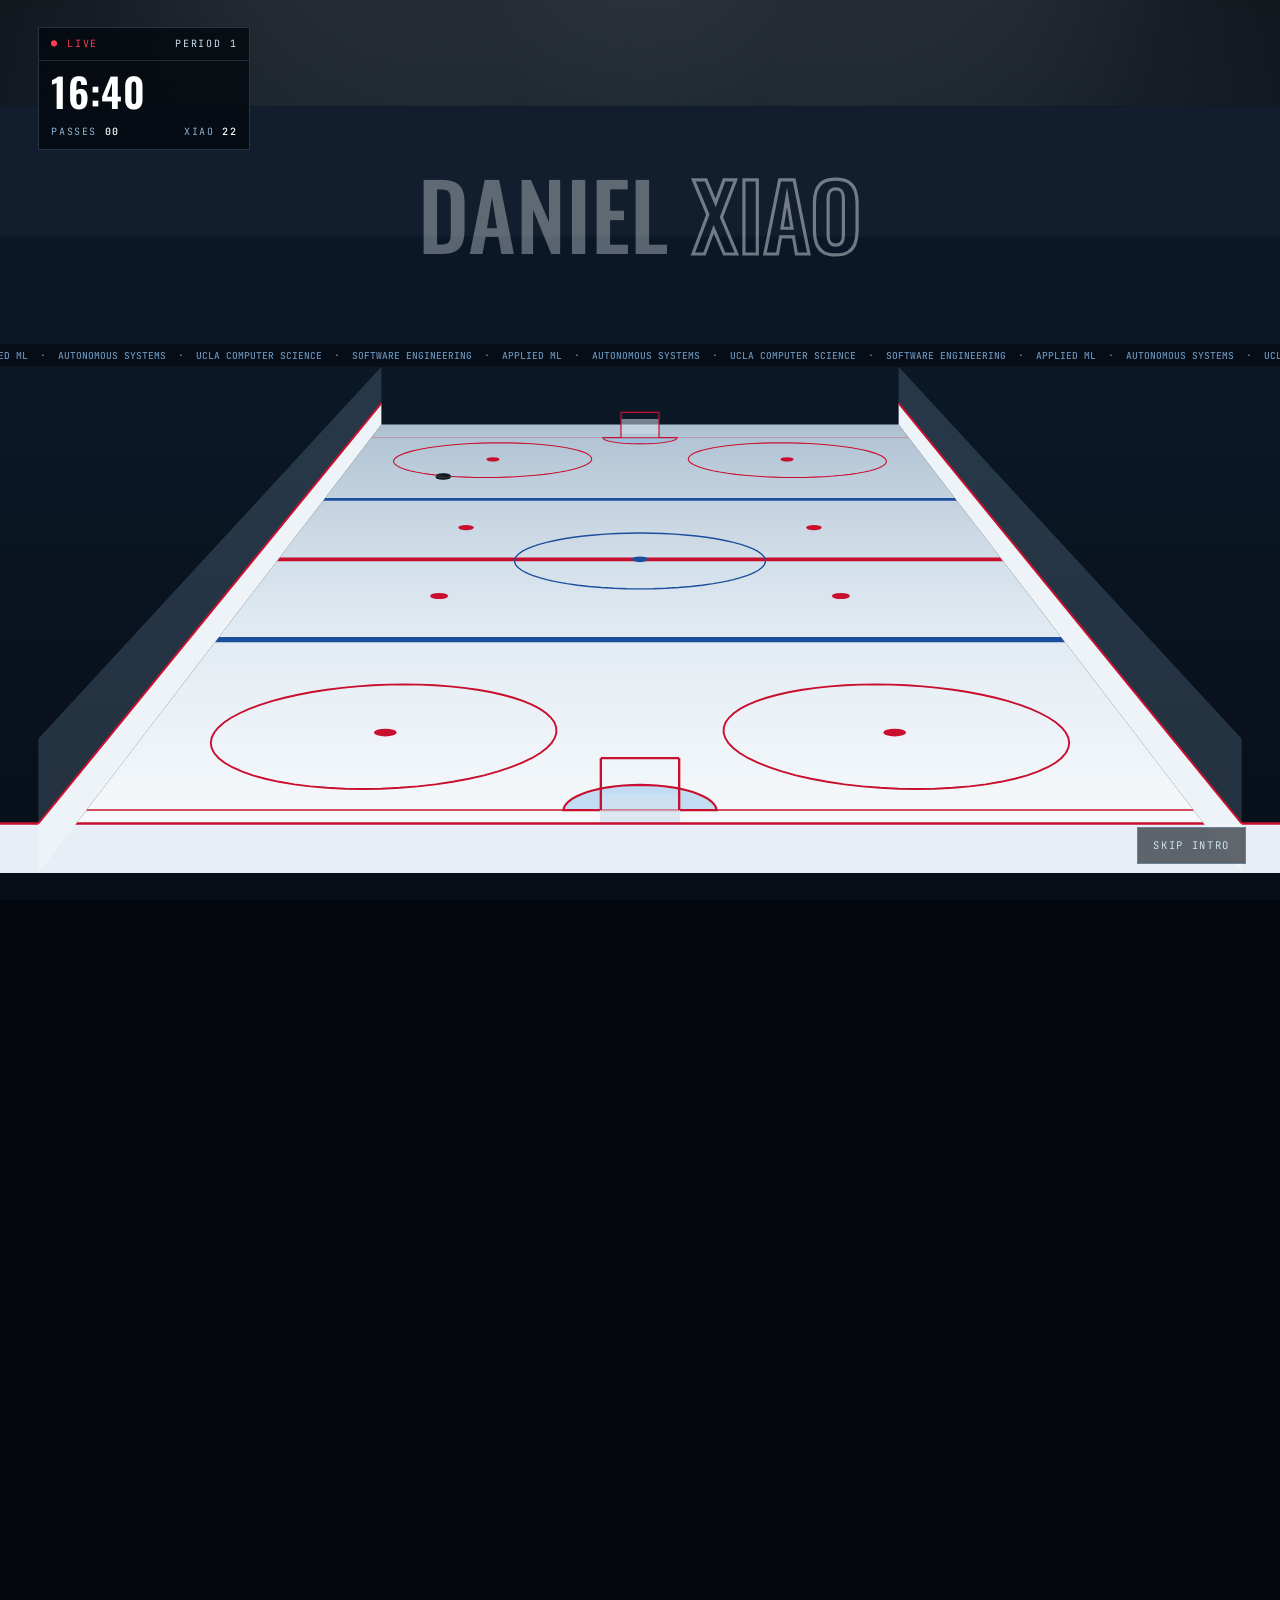
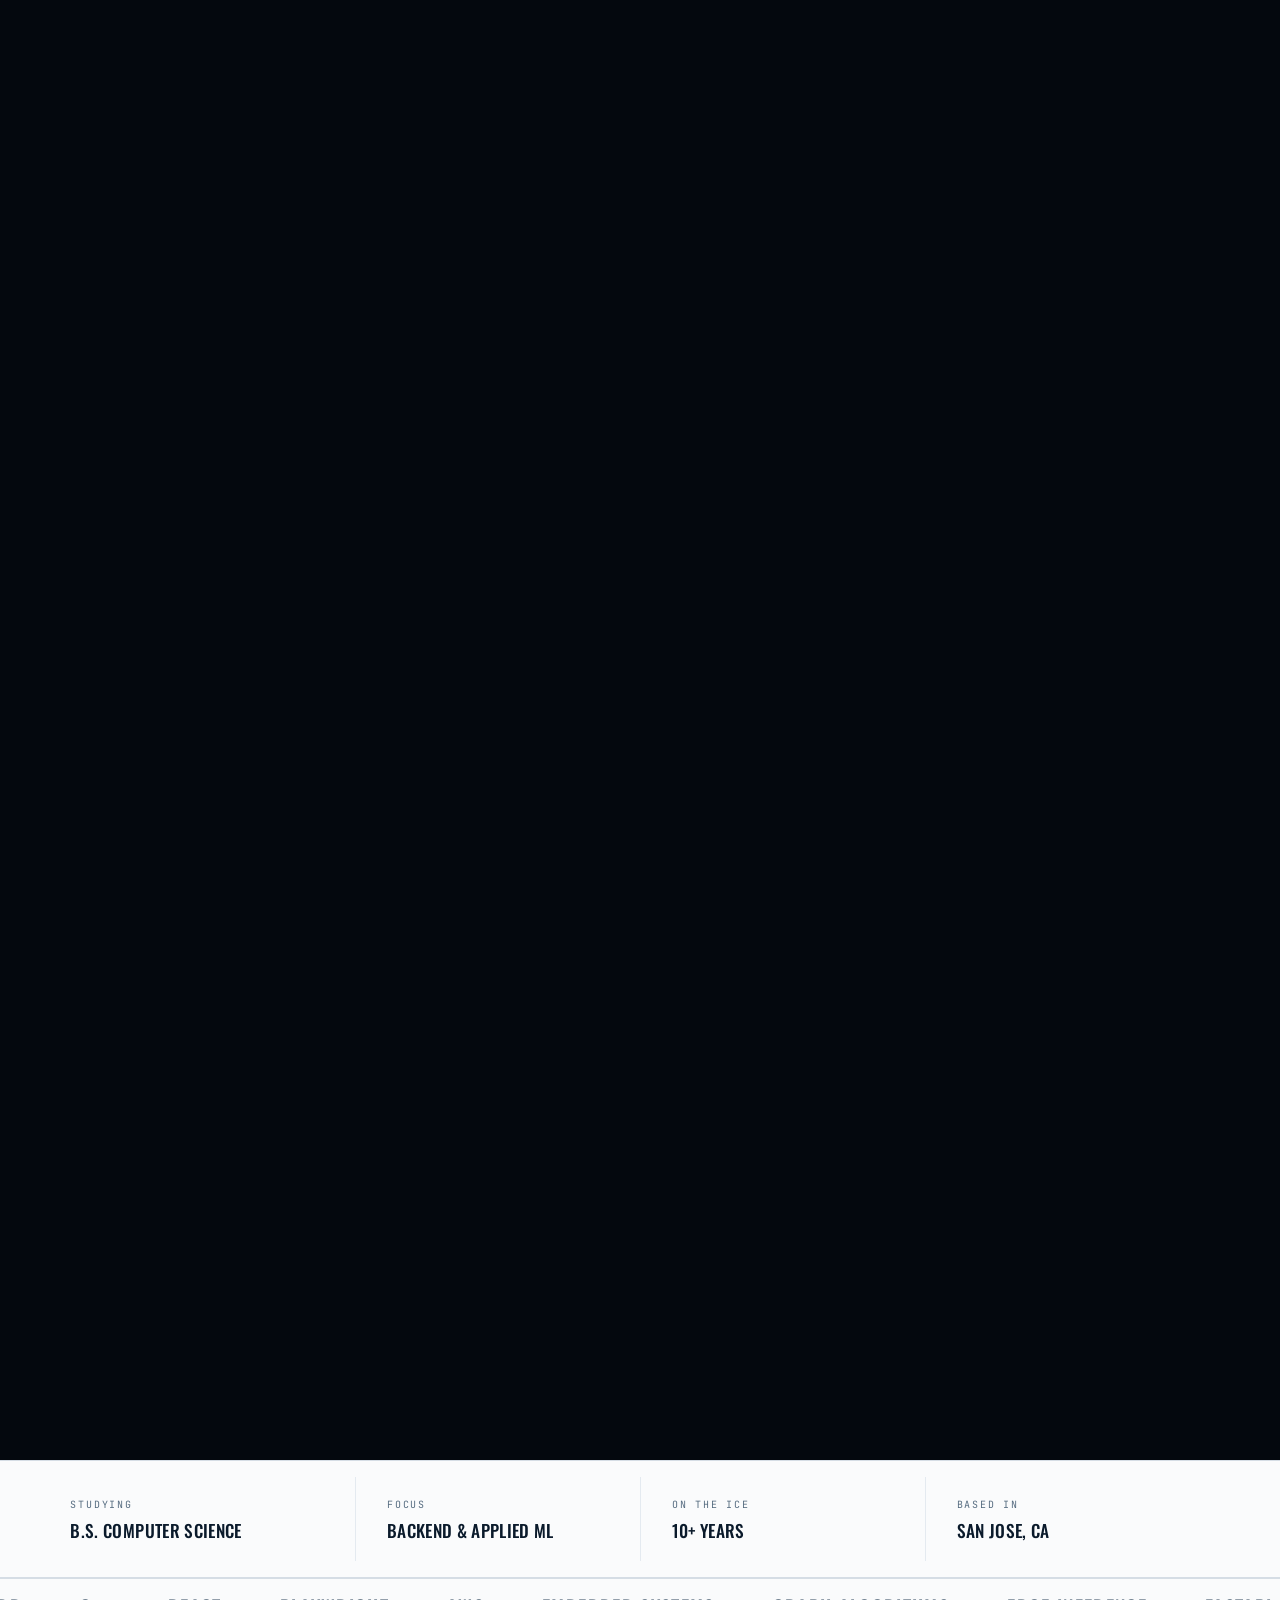
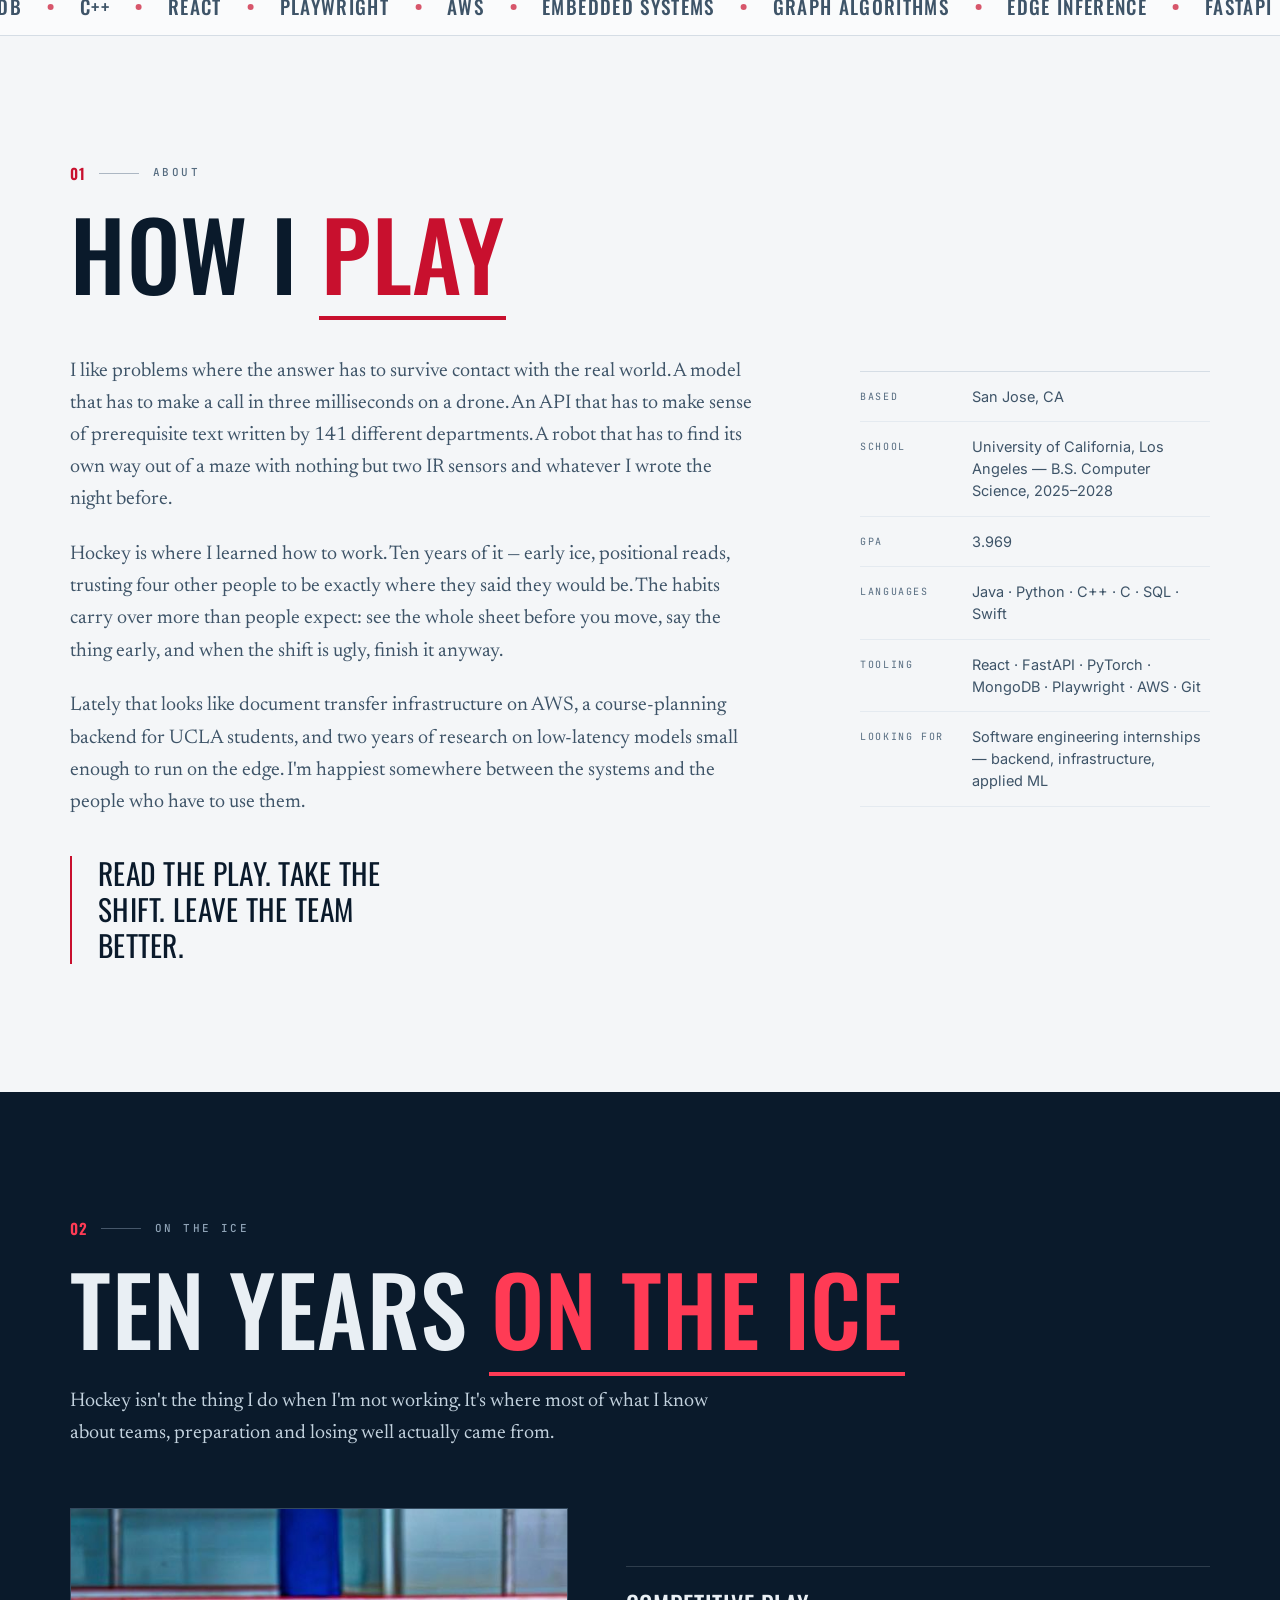
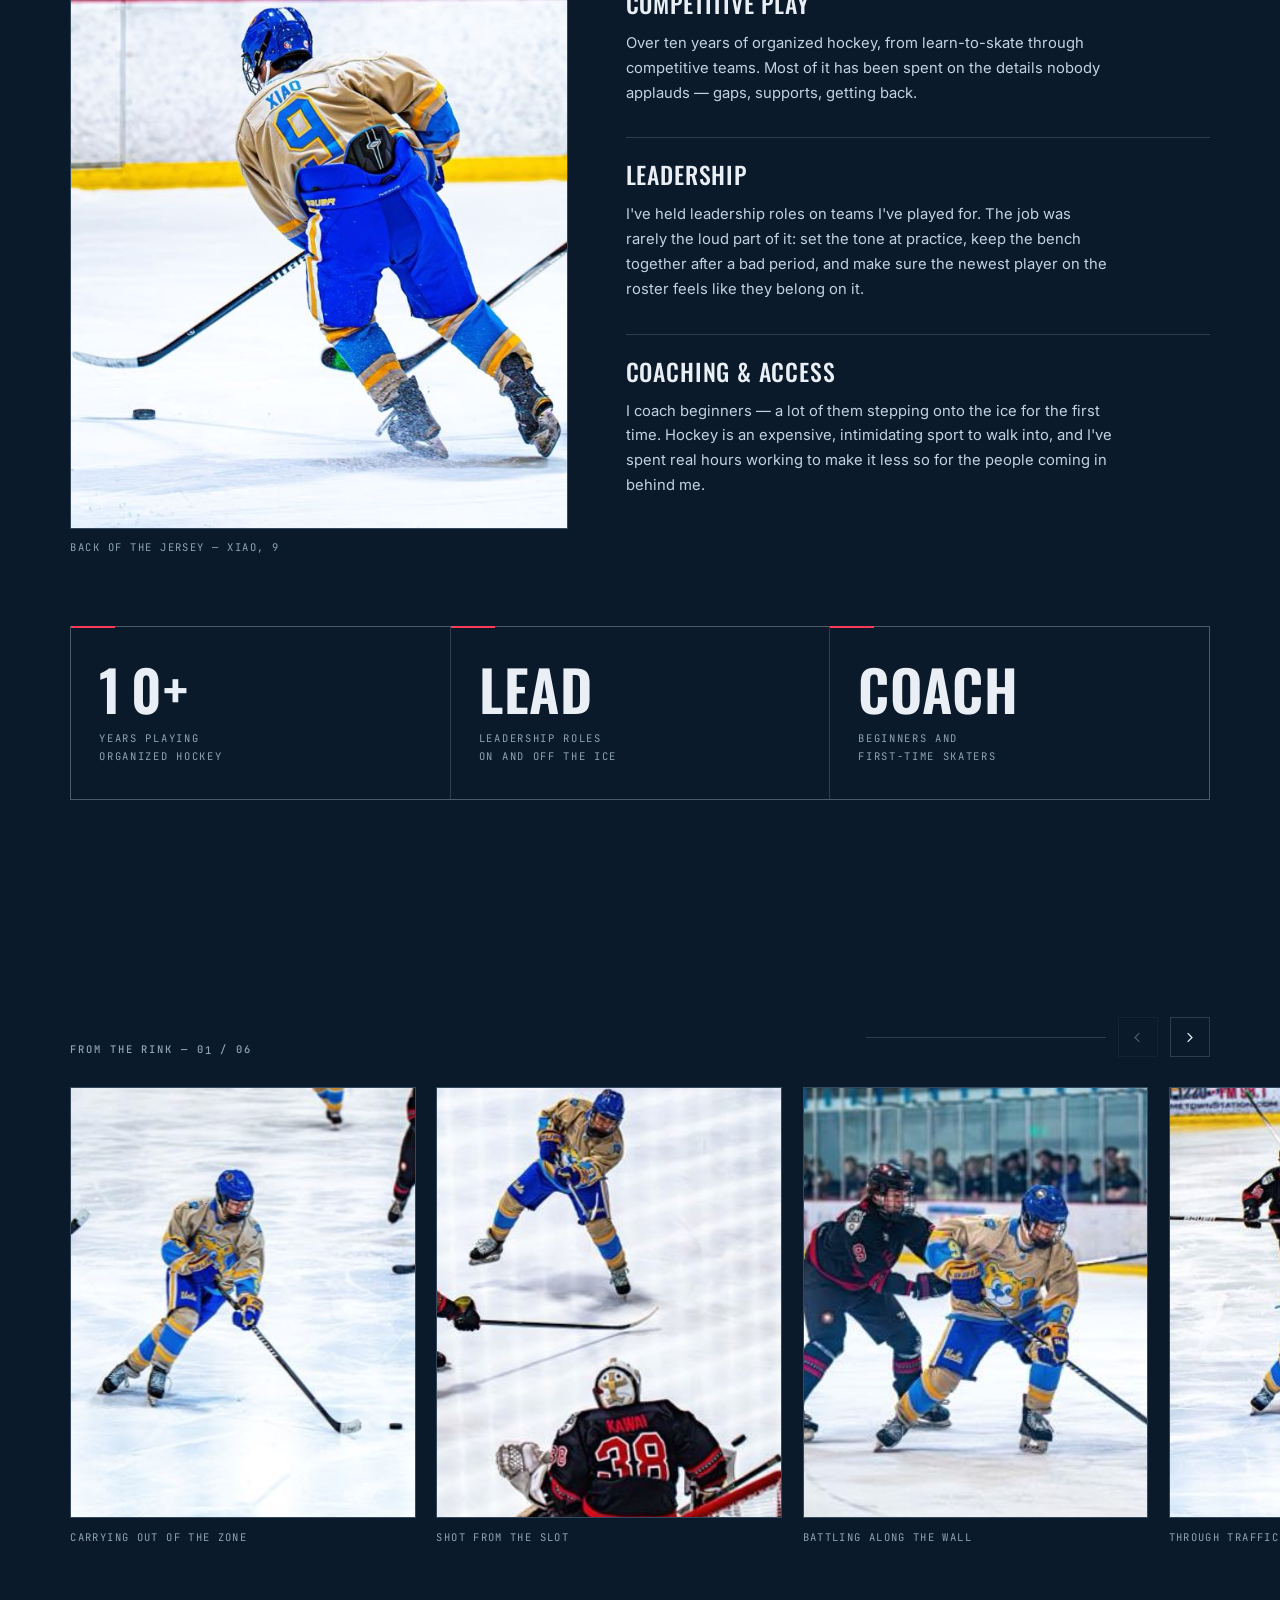
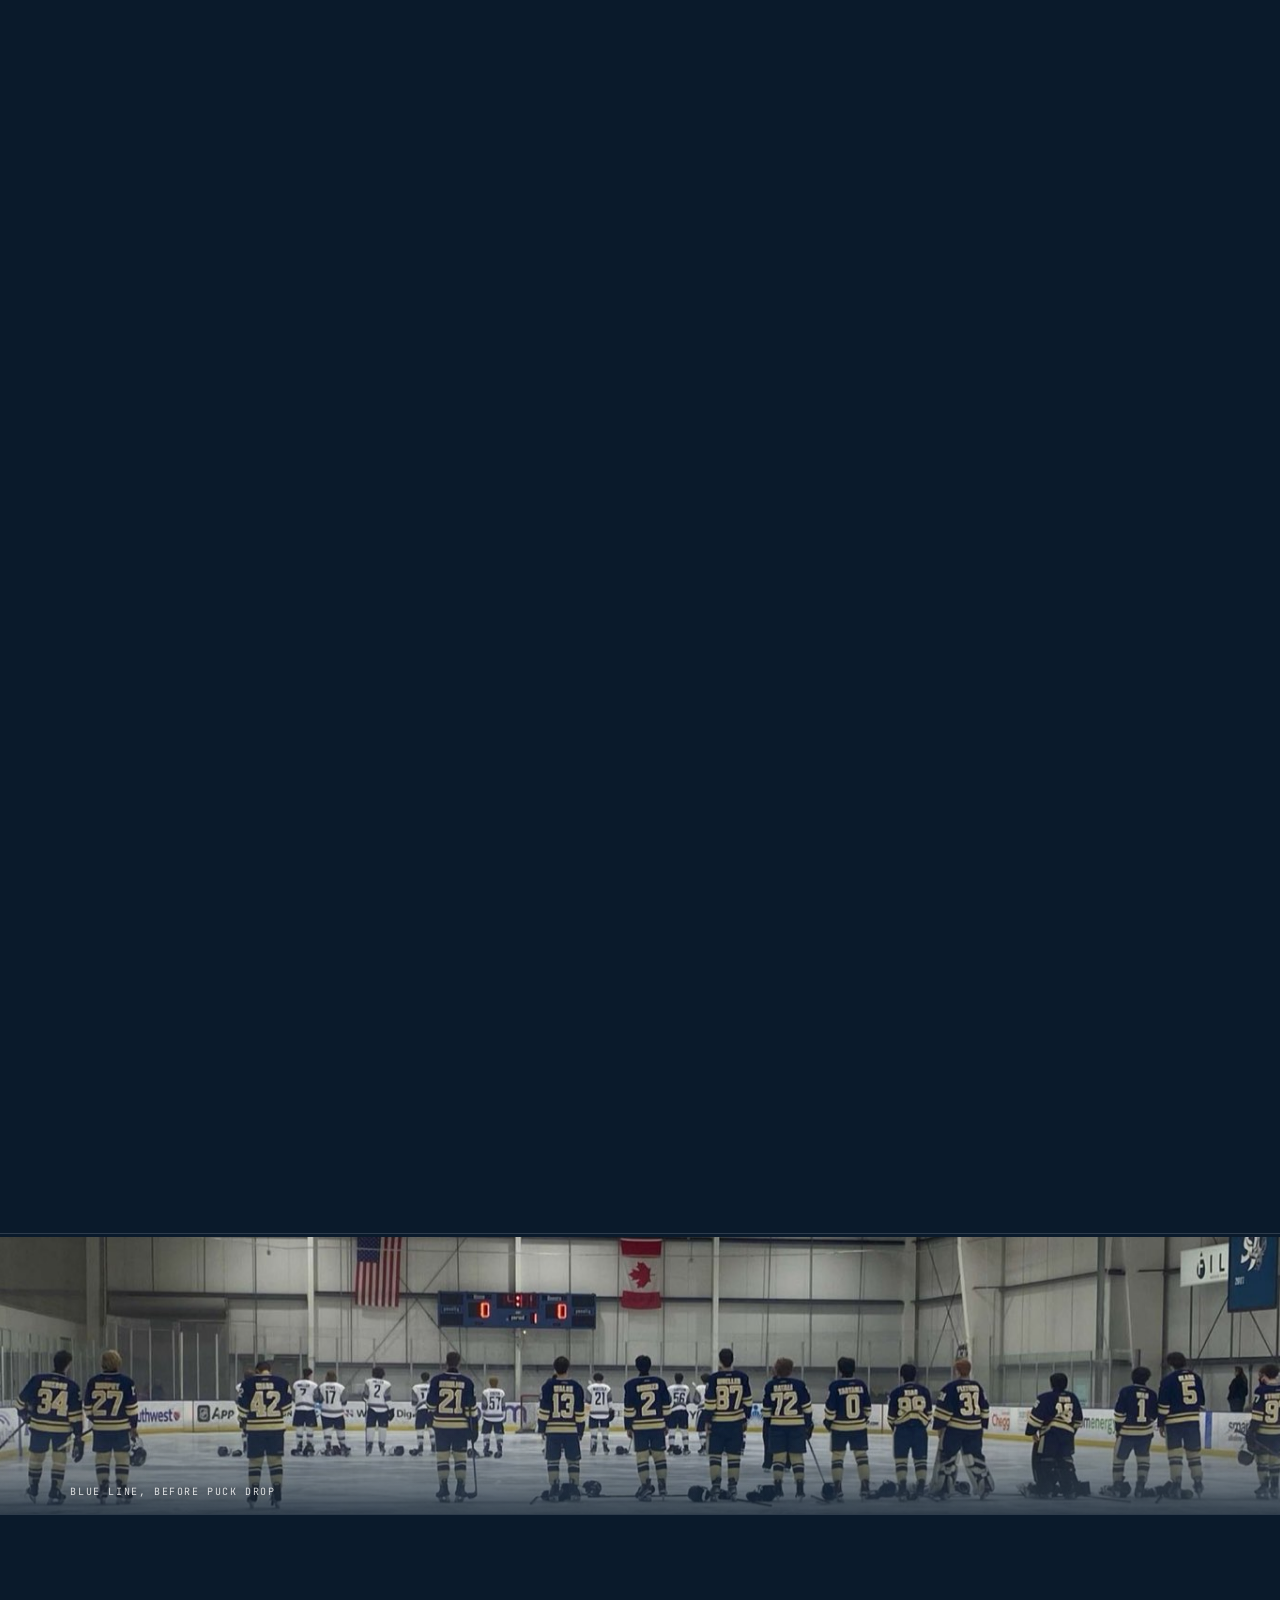
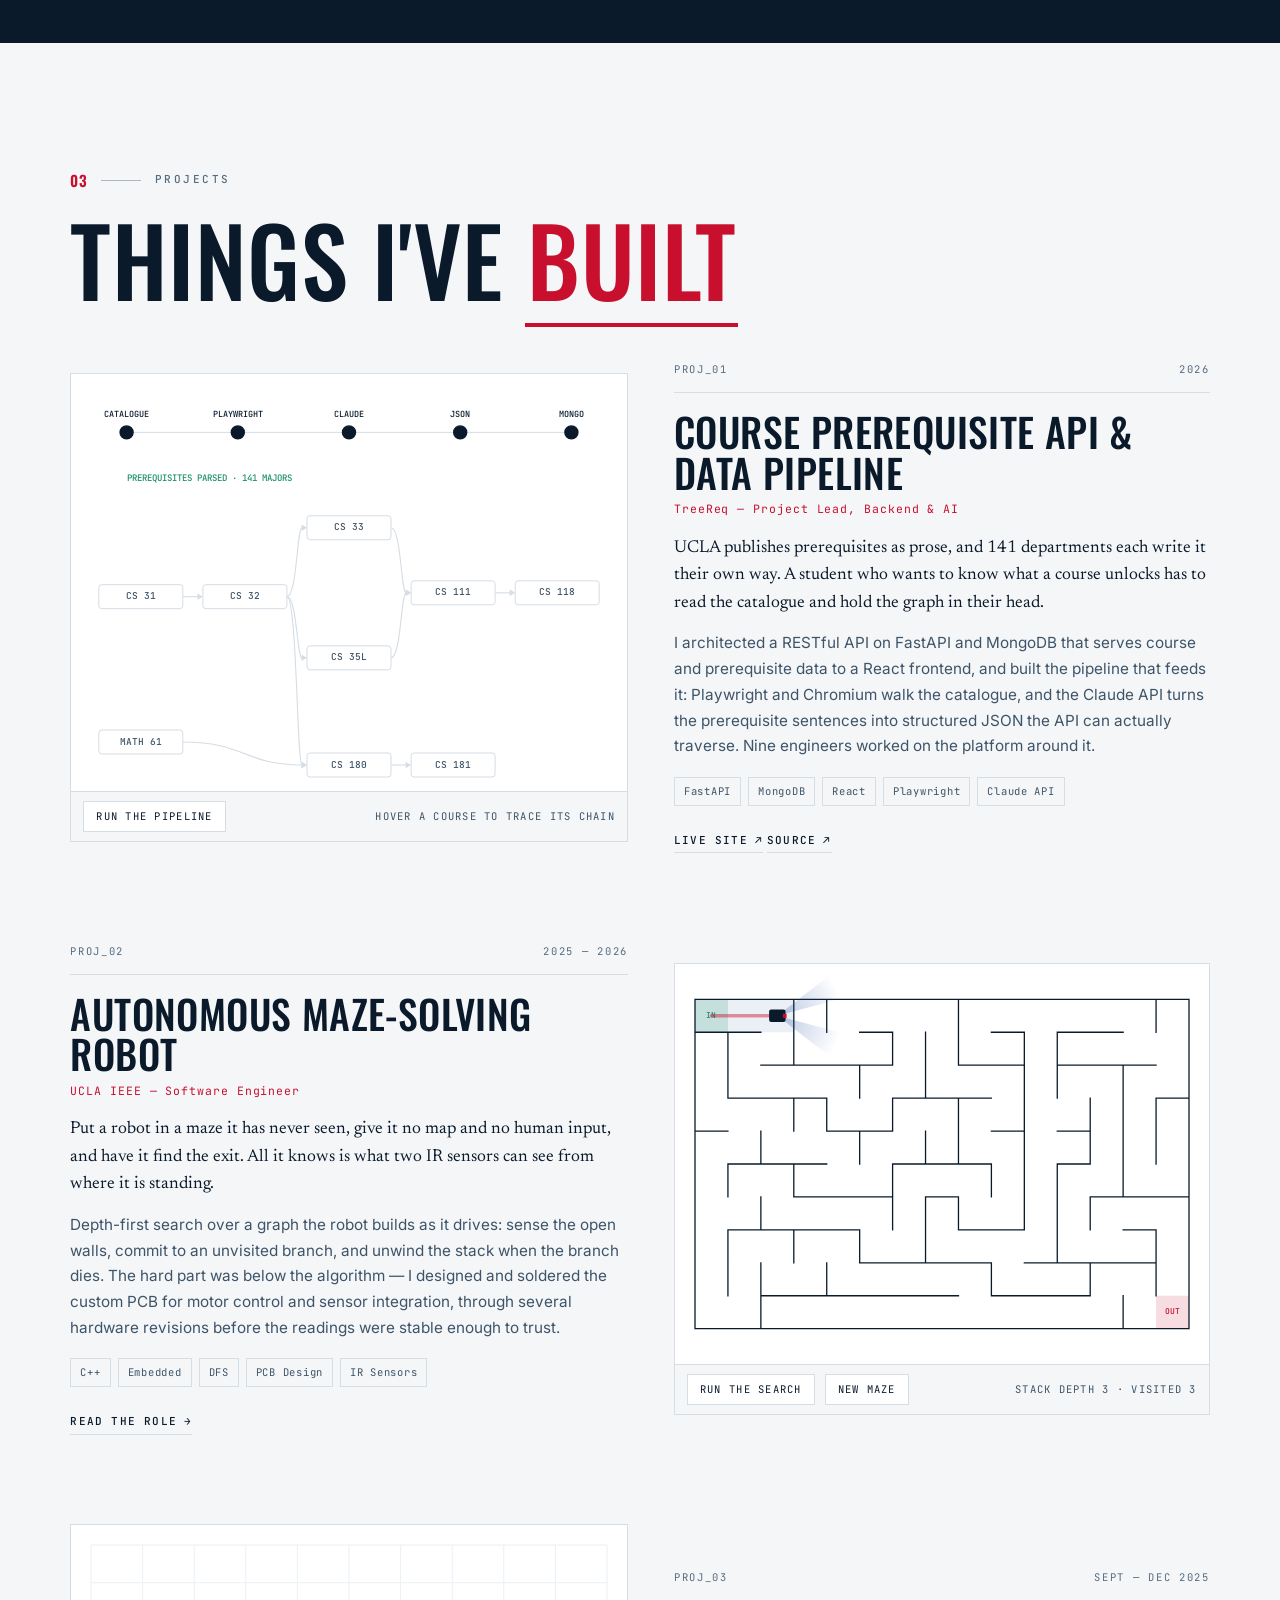
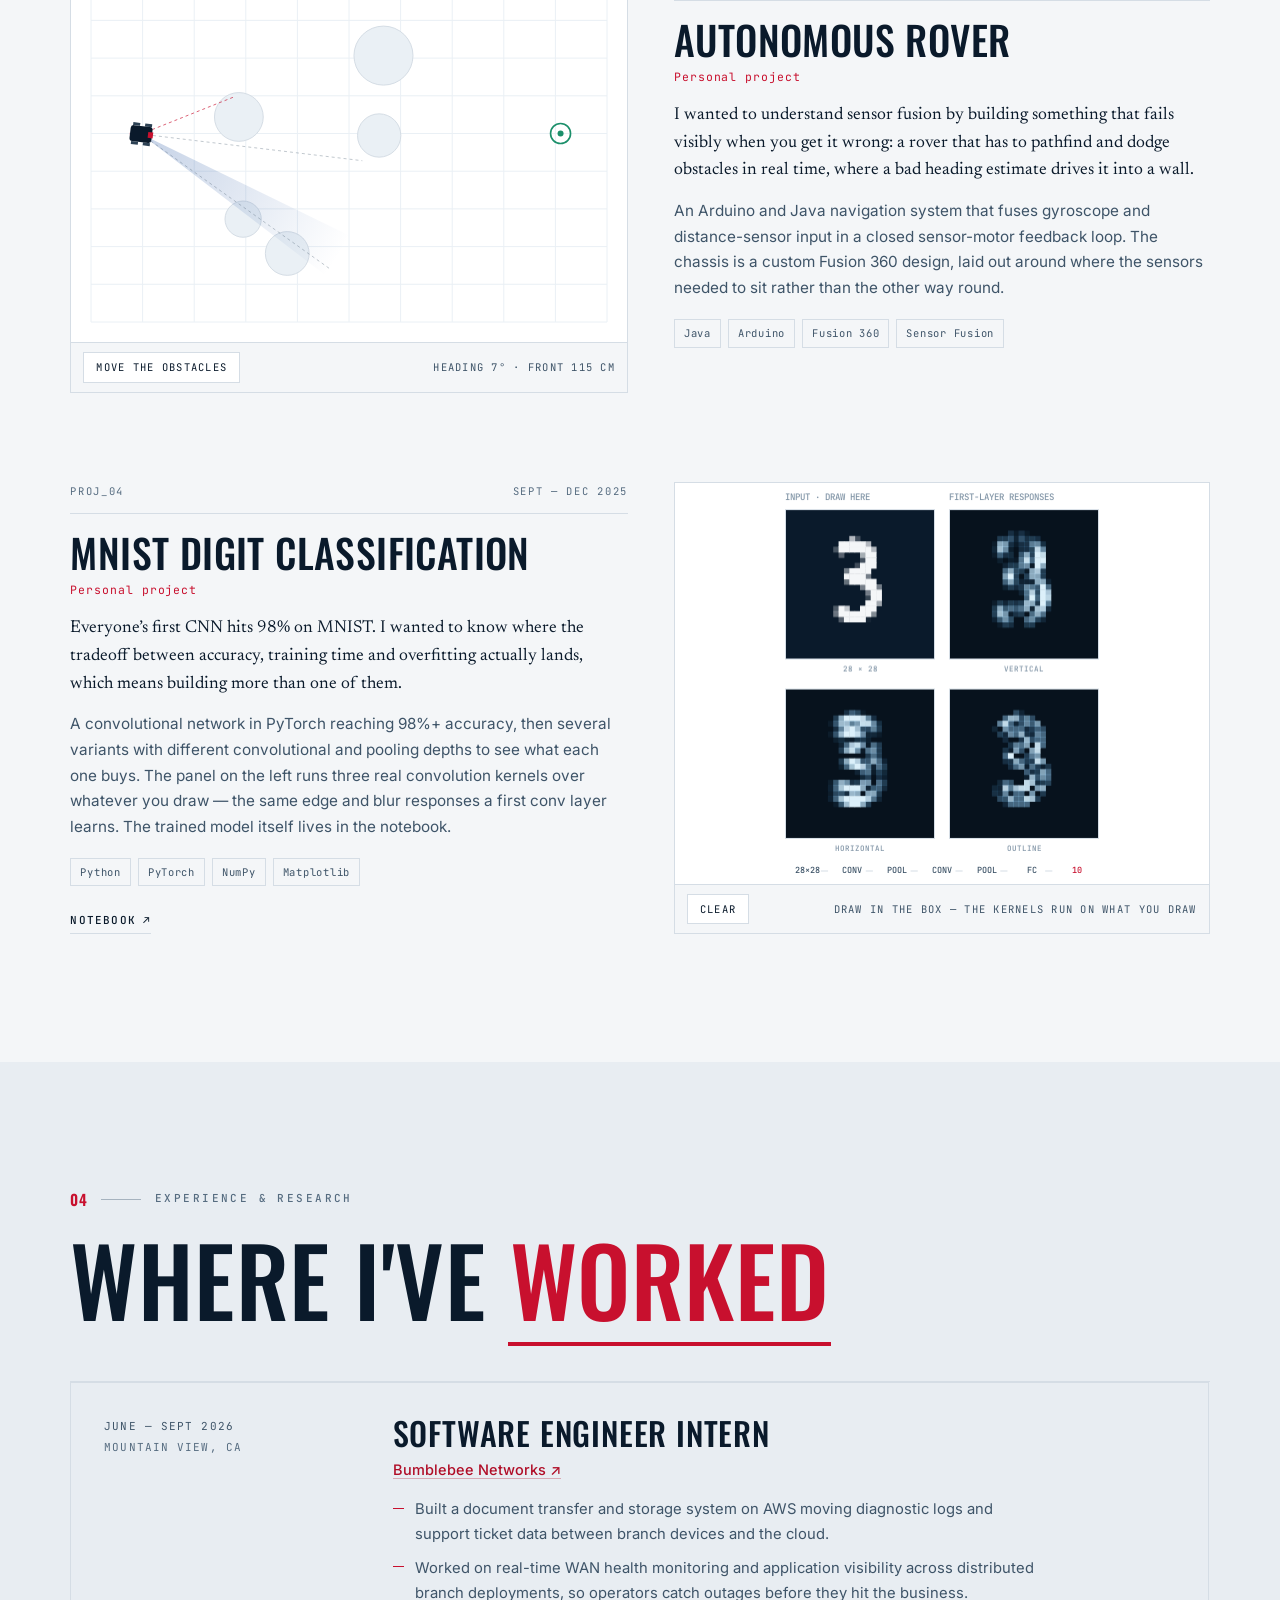
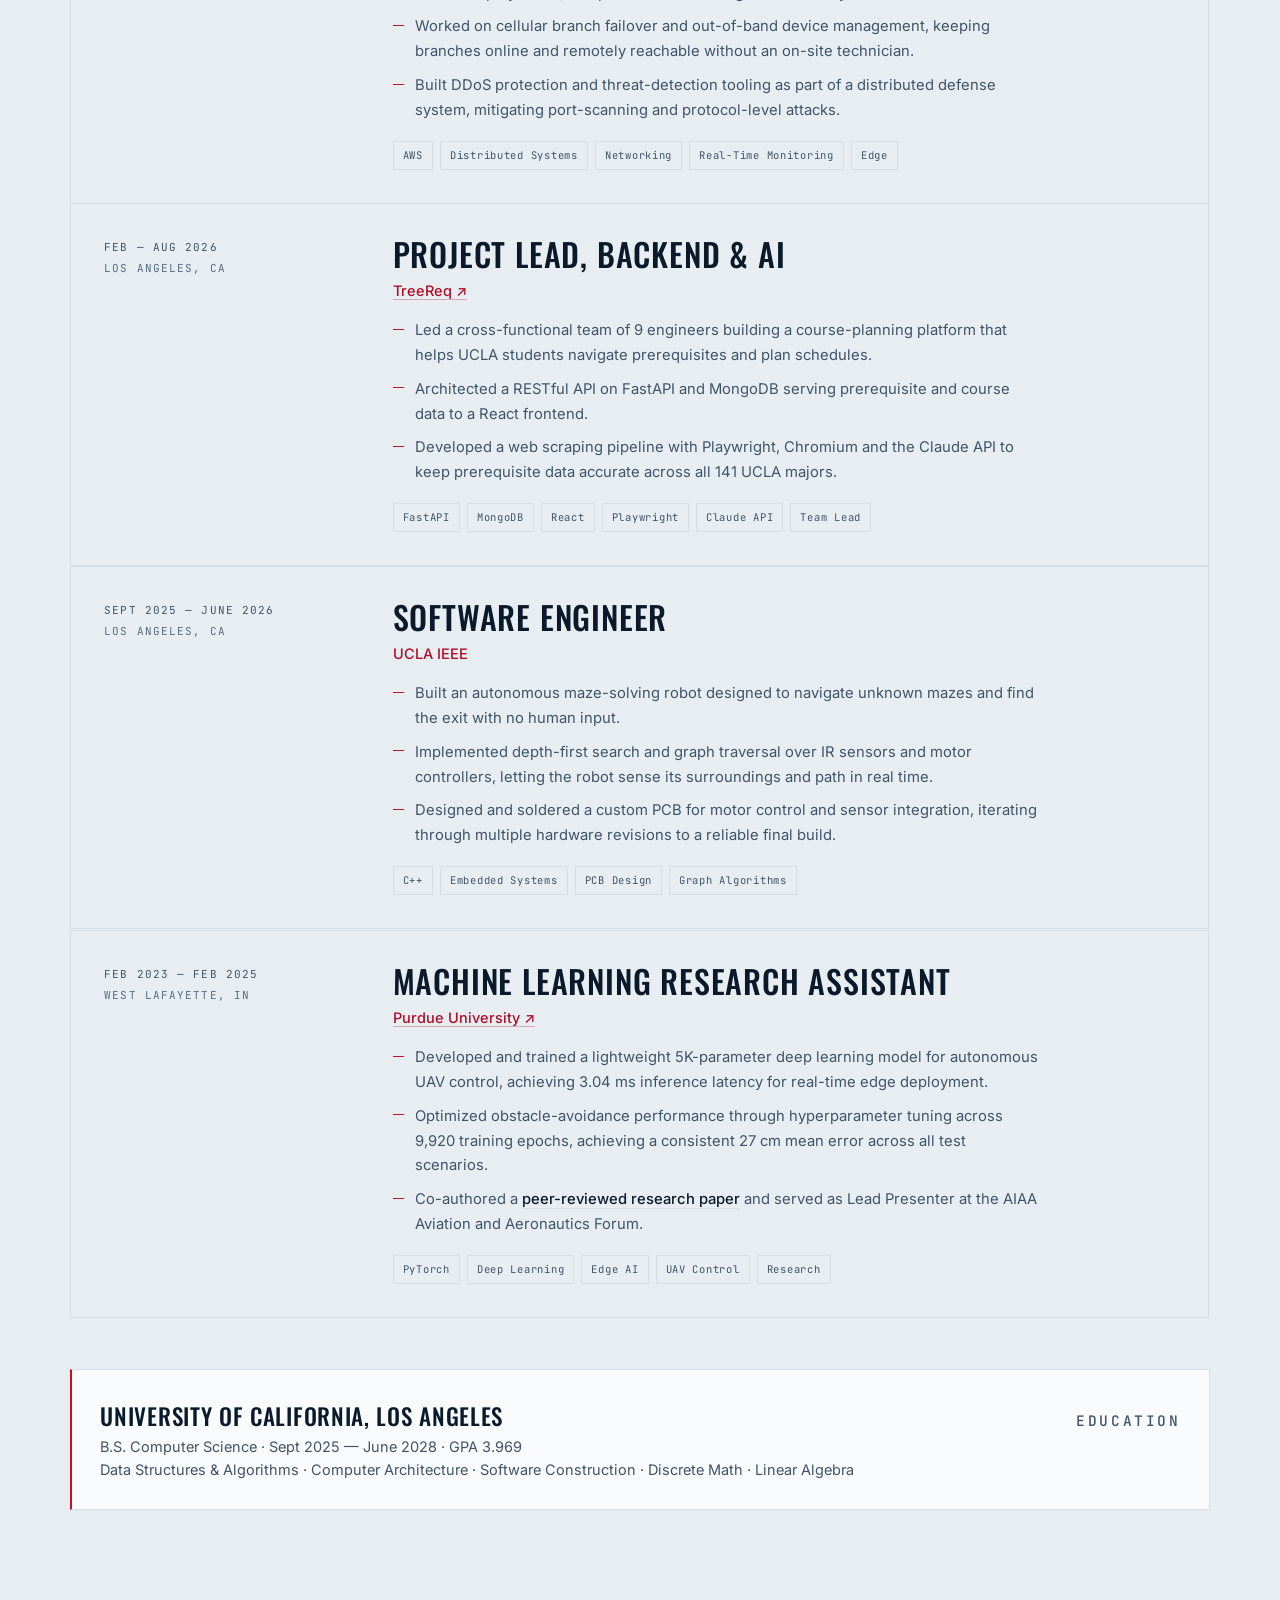
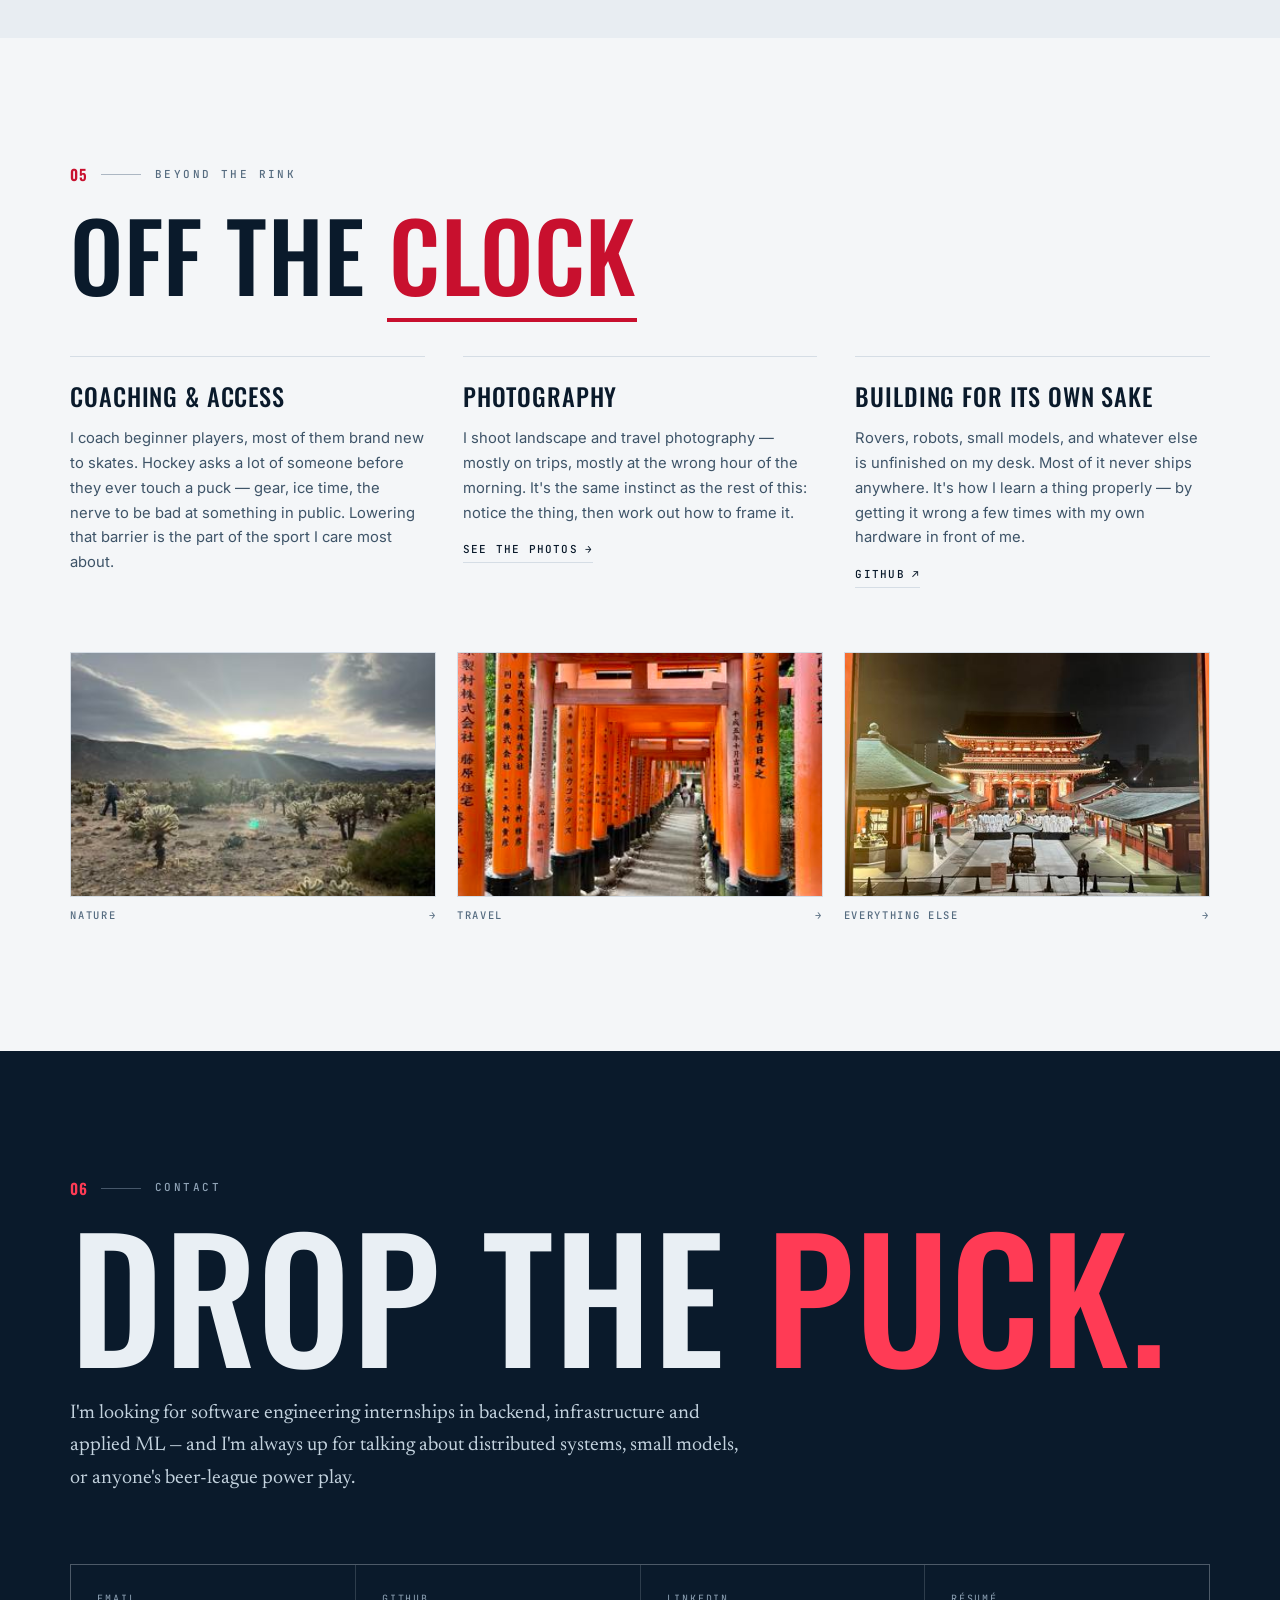
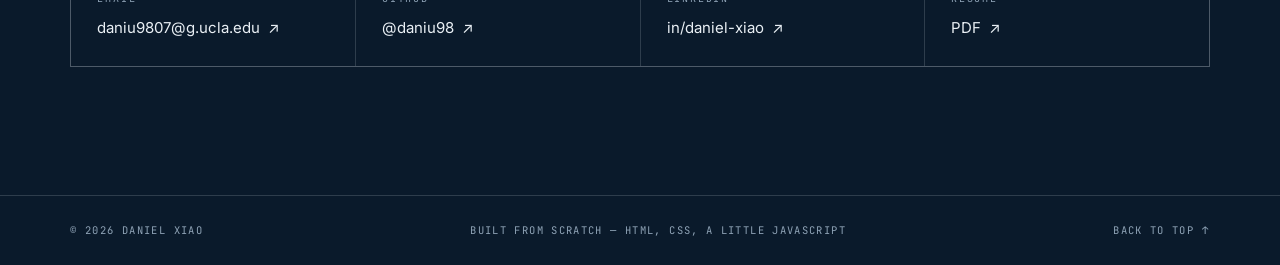
==== commit f702f4ee: "Add a scroll-driven rink opening and live project demos The hero now resolves out of an animated seq" ====
--- a/index.html
+++ b/index.html
@@ -24,11 +24,31 @@
 <link href="https://fonts.googleapis.com/css2?family=Oswald:wght@400;500;600&family=Newsreader:wght@400;500&family=Inter:wght@400;500&family=JetBrains+Mono:wght@400;500&display=swap" rel="stylesheet">
 <link rel="stylesheet" href="assets/css/site.css">
 <link rel="preload" as="image" href="assets/img/opt/profile-800.jpg" imagesrcset="assets/img/opt/profile-800.jpg 760w, assets/img/opt/profile-1600.jpg 1500w" imagesizes="(max-width: 1040px) 440px, 40vw">
-<script>document.documentElement.classList.add('js');</script>
+<script>
+  var de = document.documentElement;
+  de.classList.add('js');
+  /* The opening only owns the screen when you actually arrive at the top.
+     A deep link (#projects) or a restored scroll position skips it, and so
+     does coming back within the same tab — it plays once, not every time. */
+  var seen = false;
+  try { seen = sessionStorage.getItem('faceoff:seen') === '1'; } catch (e) {}
+  if (seen) de.classList.add('seen');
+  else if (!location.hash && window.scrollY < 10 &&
+      !matchMedia('(prefers-reduced-motion: reduce)').matches) de.classList.add('intro');
+</script>
 </head>
 <body>
 
 <a class="skip" href="#main">Skip to content</a>
+
+<div id="ring" aria-hidden="true"></div>
+<div id="puck-track" aria-hidden="true"></div>
+<div id="puck-ind" aria-hidden="true">
+  <svg viewBox="-12 -12 24 24" fill="none">
+    <ellipse cx="0" cy="2.4" rx="9" ry="3.4" fill="#0a1a2b" opacity=".35"/>
+    <ellipse cx="0" cy="0" rx="9" ry="3.4" fill="#141b24" stroke="#56687c" stroke-width="1"/>
+  </svg>
+</div>
 
 <header class="site-head">
   <div class="wrap nav">
@@ -70,8 +90,35 @@
 <main id="main">
 <span id="top"></span>
 
-<!-- ============================ HERO ============================ -->
-<section class="hero" aria-labelledby="hero-name">
+<!-- ==================== THE OPENING: #rink =====================
+     A tall section with a sticky stage. assets/js/faceoff.js maps scroll
+     position inside it onto the sequence, then hands over to the hero.
+     Without JavaScript the stage collapses and the hero renders plainly. -->
+<div id="rink">
+<div class="stage">
+
+  <canvas id="ice" aria-hidden="true"></canvas>
+  <canvas id="shotfx" aria-hidden="true"></canvas>
+
+  <div class="sb" id="scoreboard" aria-hidden="true">
+    <div class="sb-top"><span class="sb-live">&#9679; LIVE</span><span>PERIOD 1</span></div>
+    <p class="sb-clock"><span id="sb-clock">16:40</span></p>
+    <div class="sb-foot"><span>PASSES <b id="sb-pass">00</b></span><span>XIAO <b>22</b></span></div>
+  </div>
+
+  <p class="faceoff-hint" id="faceoff-hint" aria-hidden="true">
+    <span class="mouse"><i></i></span>Scroll to drop the puck
+  </p>
+
+  <button class="faceoff-skip" id="faceoff-skip" type="button">Skip intro</button>
+
+  <div class="shot-call" id="shot-call" aria-hidden="true">
+    <span>Shot</span>
+    <em>Puck speed <b id="shot-radar">0</b> km/h</em>
+  </div>
+
+<section class="hero" id="hero" aria-labelledby="hero-name">
+  <canvas id="spray" aria-hidden="true"></canvas>
   <svg class="faceoff" viewBox="0 0 600 600" fill="none" aria-hidden="true" focusable="false">
     <circle cx="300" cy="300" r="258" stroke="currentColor" stroke-width="2"/>
     <circle cx="300" cy="300" r="15" stroke="currentColor" stroke-width="2"/>
@@ -86,7 +133,7 @@
         <span data-text="location">San Jose, CA</span> — UCLA
       </p>
 
-      <h1 class="hero-name" id="hero-name"><span>Daniel</span> <span>Xiao</span></h1>
+      <h1 class="hero-name" id="hero-name"><span><i>Daniel</i></span> <span><i>Xiao</i></span></h1>
 
       <p class="hero-lead">
         Computer Science student at UCLA building <b>backend systems</b>, <b>applied ML</b>
@@ -117,6 +164,10 @@
     </figure>
   </div>
 </section>
+
+</div>
+</div>
+<!-- ==================== end of the opening ==================== -->
 
 <!-- credential strip -->
 <div class="strip">
@@ -126,6 +177,12 @@
     <div class="strip-item"><dt>On the ice</dt><dd>10+ Years</dd></div>
     <div class="strip-item"><dt>Based in</dt><dd data-text="location">San Jose, CA</dd></div>
   </dl>
+</div>
+
+<div class="bands" aria-hidden="true">
+  <div class="band" data-dir="1">
+    <div class="band-track" data-words="FASTAPI|PYTORCH|MONGODB|C++|REACT|PLAYWRIGHT|AWS|EMBEDDED SYSTEMS|GRAPH ALGORITHMS|EDGE INFERENCE"></div>
+  </div>
 </div>
 
 <!-- ============================ 01 ABOUT ============================ -->
@@ -223,7 +280,7 @@
 
     <div class="board reveal">
       <div class="board-cell">
-        <p class="n">10+</p>
+        <p class="n" data-count="10+">10+</p>
         <p class="l">Years playing<br>organized hockey</p>
       </div>
       <div class="board-cell">
@@ -236,19 +293,26 @@
       </div>
     </div>
 
-    <div class="rail-head reveal">
-      <p class="label">From the rink — 6 frames</p>
-      <div class="rail-ctrls">
-        <button class="rail-btn" type="button" data-rail="prev" aria-label="Previous photos">
-          <svg width="15" height="15" viewBox="0 0 24 24" fill="none" stroke="currentColor" stroke-width="2" aria-hidden="true"><path d="M15 5l-7 7 7 7"/></svg>
-        </button>
-        <button class="rail-btn" type="button" data-rail="next" aria-label="More photos">
-          <svg width="15" height="15" viewBox="0 0 24 24" fill="none" stroke="currentColor" stroke-width="2" aria-hidden="true"><path d="M9 5l7 7-7 7"/></svg>
-        </button>
-      </div>
-    </div>
-
-    <div class="rail" id="rail" tabindex="0" role="group" aria-label="Hockey photographs — scroll horizontally">
+  </div><!-- /wrap -->
+
+  <!-- The gallery pans sideways as you scroll down. Below 860px the CSS
+       leaves it as an ordinary swipe rail. -->
+  <div class="pinned">
+    <div class="pin-stage">
+      <div class="pin-head">
+        <p class="label">From the rink — <span data-pin-idx>01</span> / 06</p>
+        <div class="rail-ctrls">
+          <div class="pin-bar" aria-hidden="true"><i></i></div>
+          <button class="rail-btn" type="button" data-rail="prev" aria-label="Previous photographs">
+            <svg width="15" height="15" viewBox="0 0 24 24" fill="none" stroke="currentColor" stroke-width="2" aria-hidden="true"><path d="M15 5l-7 7 7 7"/></svg>
+          </button>
+          <button class="rail-btn" type="button" data-rail="next" aria-label="More photographs">
+            <svg width="15" height="15" viewBox="0 0 24 24" fill="none" stroke="currentColor" stroke-width="2" aria-hidden="true"><path d="M9 5l7 7-7 7"/></svg>
+          </button>
+        </div>
+      </div>
+
+      <div class="pin-track" id="rail" tabindex="0" role="group" aria-label="Hockey photographs — scroll horizontally">
       <figure>
         <div class="shot"><img src="assets/img/opt/DSC09877-800.jpg" srcset="assets/img/opt/DSC09877-420.jpg 420w, assets/img/opt/DSC09877-800.jpg 760w, assets/img/opt/DSC09877-1600.jpg 1500w" sizes="(max-width: 560px) 74vw, 330px" width="1439" height="1800" loading="lazy" decoding="async" alt="Carrying the puck up ice in a blue and gold jersey"></div>
         <figcaption>Carrying out of the zone</figcaption>
@@ -275,7 +339,12 @@
       </figure>
     </div>
 
-    <figure class="band reveal" data-img="blueline">
+      </div>
+    </div>
+  </div>
+
+  <div class="wrap">
+    <figure class="band-photo reveal" data-img="blueline" data-plx="7">
       <img src="assets/img/opt/IMG_0213-800.jpg"
            srcset="assets/img/opt/IMG_0213-800.jpg 760w, assets/img/opt/IMG_0213-1600.jpg 1500w"
            sizes="100vw" width="1800" height="528" loading="lazy" decoding="async"
@@ -293,76 +362,148 @@
       <h2 class="h-sec" id="projects-h">Things I've <em>built</em></h2>
     </div>
 
-    <div class="proj-grid">
-
-      <article class="proj reveal">
-        <p class="proj-top"><span>Proj_01</span><span>2026</span></p>
-        <h3>Course Prerequisite API &amp; Data Pipeline</h3>
-        <p class="role">TreeReq — Project Lead, Backend &amp; AI</p>
-        <p>
-          A RESTful API built on FastAPI and MongoDB that serves UCLA course and prerequisite data
-          to a React frontend, fed by a Playwright and Claude API scraping pipeline that turns
-          unstructured prerequisite text into structured JSON across all 141 UCLA majors.
-        </p>
-        <div class="tags">
-          <span class="tag">FastAPI</span><span class="tag">MongoDB</span><span class="tag">React</span>
-          <span class="tag">Playwright</span><span class="tag">Claude API</span>
-        </div>
-        <p class="proj-links">
-          <a data-link="treereq" href="https://treereq.com" target="_blank" rel="noopener">Live site <span class="arw" aria-hidden="true">↗</span></a>
-          <a data-link="treereqSource" href="https://github.com/daniu98/treereq" target="_blank" rel="noopener">Source <span class="arw" aria-hidden="true">↗</span></a>
-        </p>
+    <div class="cases">
+
+      <!-- ---- 01 TreeReq ---- -->
+      <article class="case reveal">
+        <div class="case-demo">
+          <canvas data-demo="treereq" width="800" height="600" role="img"
+                  aria-label="Diagram of a course prerequisite graph: courses as nodes, prerequisites as arrows between them."></canvas>
+          <div class="demo-bar">
+            <button class="demo-btn" type="button" data-demo-act="scrape">Run the pipeline</button>
+            <span class="demo-read" data-demo-read>Hover a course to trace its chain</span>
+          </div>
+        </div>
+        <div class="case-body">
+          <p class="case-top"><span>Proj_01</span><span>2026</span></p>
+          <h3>Course Prerequisite API &amp; Data Pipeline</h3>
+          <p class="role">TreeReq — Project Lead, Backend &amp; AI</p>
+          <p class="problem">
+            UCLA publishes prerequisites as prose, and 141 departments each write it their own
+            way. A student who wants to know what a course unlocks has to read the catalogue
+            and hold the graph in their head.
+          </p>
+          <p class="build">
+            I architected a RESTful API on FastAPI and MongoDB that serves course and
+            prerequisite data to a React frontend, and built the pipeline that feeds it:
+            Playwright and Chromium walk the catalogue, and the Claude API turns the
+            prerequisite sentences into structured JSON the API can actually traverse.
+            Nine engineers worked on the platform around it.
+          </p>
+          <div class="tags">
+            <span class="tag">FastAPI</span><span class="tag">MongoDB</span><span class="tag">React</span>
+            <span class="tag">Playwright</span><span class="tag">Claude API</span>
+          </div>
+          <p class="proj-links">
+            <a data-link="treereq" href="https://treereq.com" target="_blank" rel="noopener">Live site <span class="arw" aria-hidden="true">↗</span></a>
+            <a data-link="treereqSource" href="https://github.com/daniu98/treereq" target="_blank" rel="noopener">Source <span class="arw" aria-hidden="true">↗</span></a>
+          </p>
+        </div>
       </article>
 
-      <article class="proj reveal">
-        <p class="proj-top"><span>Proj_02</span><span>2025 — 2026</span></p>
-        <h3>Autonomous Maze-Solving Robot</h3>
-        <p class="role">UCLA IEEE — Software Engineer</p>
-        <p>
-          A robot that navigates an unknown maze and finds the exit with no human input. Depth-first
-          search and graph traversal running over IR sensor reads and motor control, on a custom PCB
-          I designed and soldered through several hardware revisions.
-        </p>
-        <div class="tags">
-          <span class="tag">C++</span><span class="tag">Embedded</span><span class="tag">DFS</span>
-          <span class="tag">PCB Design</span><span class="tag">IR Sensors</span>
-        </div>
-        <p class="proj-links">
-          <a href="#work">Read the role <span class="arw" aria-hidden="true">→</span></a>
-        </p>
+      <!-- ---- 02 Maze robot ---- -->
+      <article class="case reveal">
+        <div class="case-demo">
+          <canvas data-demo="maze" width="800" height="600" role="img"
+                  aria-label="Animation of a robot solving a maze by depth-first search, backtracking out of dead ends."></canvas>
+          <div class="demo-bar">
+            <button class="demo-btn" type="button" data-demo-act="run">Run the search</button>
+            <button class="demo-btn" type="button" data-demo-act="new">New maze</button>
+            <span class="demo-read" data-demo-read>Depth-first · backtracks on dead ends</span>
+          </div>
+        </div>
+        <div class="case-body">
+          <p class="case-top"><span>Proj_02</span><span>2025 — 2026</span></p>
+          <h3>Autonomous Maze-Solving Robot</h3>
+          <p class="role">UCLA IEEE — Software Engineer</p>
+          <p class="problem">
+            Put a robot in a maze it has never seen, give it no map and no human input, and
+            have it find the exit. All it knows is what two IR sensors can see from where it
+            is standing.
+          </p>
+          <p class="build">
+            Depth-first search over a graph the robot builds as it drives: sense the open
+            walls, commit to an unvisited branch, and unwind the stack when the branch dies.
+            The hard part was below the algorithm — I designed and soldered the custom PCB for
+            motor control and sensor integration, through several hardware revisions before
+            the readings were stable enough to trust.
+          </p>
+          <div class="tags">
+            <span class="tag">C++</span><span class="tag">Embedded</span><span class="tag">DFS</span>
+            <span class="tag">PCB Design</span><span class="tag">IR Sensors</span>
+          </div>
+          <p class="proj-links">
+            <a href="#work">Read the role <span class="arw" aria-hidden="true">→</span></a>
+          </p>
+        </div>
       </article>
 
-      <article class="proj reveal">
-        <p class="proj-top"><span>Proj_03</span><span>Sept — Dec 2025</span></p>
-        <h3>Autonomous Rover</h3>
-        <p class="role">Personal project</p>
-        <p>
-          An Arduino and Java navigation system that pathfinds and avoids obstacles in real time,
-          fusing gyroscope and distance-sensor input in a closed sensor-motor feedback loop. The
-          chassis is a custom Fusion 360 design built around where the sensors needed to sit.
-        </p>
-        <div class="tags">
-          <span class="tag">Java</span><span class="tag">Arduino</span><span class="tag">Fusion 360</span>
-          <span class="tag">Sensor Fusion</span>
+      <!-- ---- 03 Rover ---- -->
+      <article class="case reveal">
+        <div class="case-demo">
+          <canvas data-demo="rover" width="800" height="600" role="img"
+                  aria-label="Animation of a rover sweeping a distance sensor and steering around obstacles."></canvas>
+          <div class="demo-bar">
+            <button class="demo-btn" type="button" data-demo-act="obst">Move the obstacles</button>
+            <span class="demo-read" data-demo-read>Heading —°</span>
+          </div>
+        </div>
+        <div class="case-body">
+          <p class="case-top"><span>Proj_03</span><span>Sept — Dec 2025</span></p>
+          <h3>Autonomous Rover</h3>
+          <p class="role">Personal project</p>
+          <p class="problem">
+            I wanted to understand sensor fusion by building something that fails visibly when
+            you get it wrong: a rover that has to pathfind and dodge obstacles in real time,
+            where a bad heading estimate drives it into a wall.
+          </p>
+          <p class="build">
+            An Arduino and Java navigation system that fuses gyroscope and distance-sensor
+            input in a closed sensor-motor feedback loop. The chassis is a custom Fusion 360
+            design, laid out around where the sensors needed to sit rather than the other way
+            round.
+          </p>
+          <div class="tags">
+            <span class="tag">Java</span><span class="tag">Arduino</span><span class="tag">Fusion 360</span>
+            <span class="tag">Sensor Fusion</span>
+          </div>
         </div>
       </article>
 
-      <article class="proj reveal">
-        <p class="proj-top"><span>Proj_04</span><span>Sept — Dec 2025</span></p>
-        <h3>MNIST Digit Classification</h3>
-        <p class="role">Personal project</p>
-        <p>
-          A convolutional neural network in PyTorch reaching 98%+ accuracy on MNIST. I built several
-          architectures with different convolutional and pooling depths to see where the tradeoff
-          between accuracy, training time and overfitting actually lands.
-        </p>
-        <div class="tags">
-          <span class="tag">Python</span><span class="tag">PyTorch</span><span class="tag">NumPy</span>
-          <span class="tag">Matplotlib</span>
-        </div>
-        <p class="proj-links">
-          <a data-link="mnistNotebook" href="https://colab.research.google.com/drive/1HHswCzuCuXArwtf1NBRv7ikT0AHCt6qm?usp=sharing" target="_blank" rel="noopener">Notebook <span class="arw" aria-hidden="true">↗</span></a>
-        </p>
+      <!-- ---- 04 MNIST ---- -->
+      <article class="case reveal">
+        <div class="case-demo">
+          <canvas data-demo="mnist" width="800" height="600"
+                  aria-label="Draw a digit; the panel beside it shows real convolution kernels applied to your drawing."></canvas>
+          <div class="demo-bar">
+            <button class="demo-btn" type="button" data-demo-act="clear">Clear</button>
+            <span class="demo-read" data-demo-read>Draw in the box — the kernels run on what you draw</span>
+          </div>
+        </div>
+        <div class="case-body">
+          <p class="case-top"><span>Proj_04</span><span>Sept — Dec 2025</span></p>
+          <h3>MNIST Digit Classification</h3>
+          <p class="role">Personal project</p>
+          <p class="problem">
+            Everyone&rsquo;s first CNN hits 98% on MNIST. I wanted to know where the tradeoff
+            between accuracy, training time and overfitting actually lands, which means
+            building more than one of them.
+          </p>
+          <p class="build">
+            A convolutional network in PyTorch reaching 98%+ accuracy, then several variants
+            with different convolutional and pooling depths to see what each one buys. The
+            panel on the left runs three real convolution kernels over whatever you draw —
+            the same edge and blur responses a first conv layer learns. The trained model
+            itself lives in the notebook.
+          </p>
+          <div class="tags">
+            <span class="tag">Python</span><span class="tag">PyTorch</span><span class="tag">NumPy</span>
+            <span class="tag">Matplotlib</span>
+          </div>
+          <p class="proj-links">
+            <a data-link="mnistNotebook" href="https://colab.research.google.com/drive/1HHswCzuCuXArwtf1NBRv7ikT0AHCt6qm?usp=sharing" target="_blank" rel="noopener">Notebook <span class="arw" aria-hidden="true">↗</span></a>
+          </p>
+        </div>
       </article>
 
     </div>
@@ -553,19 +694,19 @@
     </p>
 
     <div class="contact-meta reveal">
-      <a data-link="email" href="mailto:daniu9807@g.ucla.edu">
+      <a data-magnet data-link="email" href="mailto:daniu9807@g.ucla.edu">
         <p class="k">Email</p>
         <p class="v"><span data-text="email">daniu9807@g.ucla.edu</span> <span class="arw" aria-hidden="true">↗</span></p>
       </a>
-      <a data-link="github" href="https://github.com/daniu98" target="_blank" rel="noopener">
+      <a data-magnet data-link="github" href="https://github.com/daniu98" target="_blank" rel="noopener">
         <p class="k">GitHub</p>
         <p class="v">@daniu98 <span class="arw" aria-hidden="true">↗</span></p>
       </a>
-      <a data-link="linkedin" href="https://linkedin.com/in/daniel-xiao" target="_blank" rel="noopener">
+      <a data-magnet data-link="linkedin" href="https://linkedin.com/in/daniel-xiao" target="_blank" rel="noopener">
         <p class="k">LinkedIn</p>
         <p class="v">in/daniel-xiao <span class="arw" aria-hidden="true">↗</span></p>
       </a>
-      <a data-link="resume" href="assets/doc/Daniel-Xiao-Resume.pdf" target="_blank" rel="noopener">
+      <a data-magnet data-link="resume" href="assets/doc/Daniel-Xiao-Resume.pdf" target="_blank" rel="noopener">
         <p class="k">Résumé</p>
         <p class="v">PDF <span class="arw" aria-hidden="true">↗</span></p>
       </a>
@@ -585,5 +726,8 @@
 
 <script src="assets/js/site-config.js"></script>
 <script src="assets/js/site.js"></script>
+<script src="assets/js/motion.js"></script>
+<script src="assets/js/faceoff.js"></script>
+<script src="assets/js/demos.js"></script>
 </body>
 </html>
--- a/assets/css/site.css
+++ b/assets/css/site.css
@@ -534,7 +534,7 @@
 /* ---------- 8. Section head ---------------------------------------------- */
 
 .sec-head { margin-bottom: clamp(36px, 4.6vw, 68px); }
-.sec-head .lead { margin-top: clamp(18px, 2vw, 26px); }
+.sec-head .lead { margin-top: clamp(26px, 2.6vw, 36px); }
 
 /* ---------- 9. About ----------------------------------------------------- */
 
@@ -584,7 +584,7 @@
 
 /* ---------- 10. Hockey (inverted) ---------------------------------------- */
 
-#hockey { overflow: hidden; }
+#hockey { overflow-x: clip; }   /* not `hidden`: that would break the sticky gallery */
 
 .ice-grid {
   display: grid;
@@ -682,7 +682,7 @@
   margin-top: clamp(48px, 6vw, 78px);
   margin-bottom: 18px;
 }
-.rail-ctrls { display: flex; gap: 8px; }
+.rail-ctrls { display: flex; align-items: center; gap: 12px; }
 .rail-btn {
   width: 40px; height: 40px;
   display: grid;
@@ -733,7 +733,7 @@
 }
 
 /* Full-bleed cinematic band */
-.band {
+.band-photo {
   position: relative;
   width: 100vw;
   margin-left: calc(50% - 50vw);
@@ -742,13 +742,13 @@
   border-top: 1px solid var(--on-navy-line);
   border-bottom: 1px solid var(--on-navy-line);
 }
-.band img {
+.band-photo img {
   width: 100%;
   height: clamp(150px, 24vw, 280px);
   object-fit: cover;
   object-position: 50% 45%;
 }
-.band::after {
+.band-photo::after {
   content: '';
   position: absolute;
   inset: auto 0 0 0;
@@ -756,7 +756,7 @@
   background: linear-gradient(to top, rgba(10, 26, 43, .78), rgba(10, 26, 43, 0));
   pointer-events: none;
 }
-.band figcaption {
+.band-photo figcaption {
   position: absolute;
   z-index: 1;
   left: var(--gut); bottom: 14px;
@@ -1107,6 +1107,626 @@
   transition: opacity .7s var(--ease), transform .7s var(--ease);
 }
 .js .reveal.in { opacity: 1; transform: none; }
+
+/* ---------- 15b. Motion system -------------------------------------------
+   One set of curves and durations for the whole site, so the opening, the
+   reveals and the hover states all feel like the same hand.               */
+
+:root {
+  --ease-out:    cubic-bezier(.2, .8, .2, 1);     /* default: settles quickly */
+  --ease-spring: cubic-bezier(.3, 1.5, .5, 1);    /* small overshoot          */
+  --ease-inout:  cubic-bezier(.65, 0, .15, 1);    /* symmetric, for layout    */
+  --t-fast: .34s;
+  --t-med:  .6s;
+  --t-slow: .9s;
+}
+
+/* ---------- 15c. The opening: #rink ---------------------------------------
+   A tall section with a sticky stage. Scroll position inside it drives the
+   sequence in assets/js/faceoff.js. Without JS it collapses to the hero.  */
+
+#rink {
+  position: relative;
+  height: 340vh;
+  background: #04080e;
+}
+
+#rink .stage {
+  position: sticky;
+  top: 0;
+  height: 100vh;
+  height: 100svh;
+  overflow: hidden;
+}
+
+#ice, #shotfx {
+  position: absolute;
+  inset: 0;
+  width: 100%;
+  height: 100%;
+  display: block;
+}
+#ice    { z-index: 0; will-change: filter; }
+#shotfx { z-index: 3; pointer-events: none; }
+
+/* No JS: the canvases never paint, so keep them out of the way. */
+html:not(.js) #ice,
+html:not(.js) #shotfx,
+html:not(.js) #scoreboard,
+html:not(.js) #faceoff-hint,
+html:not(.js) #faceoff-skip,
+html:not(.js) #shot-call { display: none; }
+html:not(.js) #rink { height: auto; background: var(--ice); }
+html:not(.js) #rink .stage { position: static; height: auto; }
+
+/* Chrome that only means anything once the scripts run. */
+html:not(.js) .bands,
+html:not(.js) #puck-ind,
+html:not(.js) #puck-track,
+html:not(.js) #ring { display: none; }
+
+/* Scoreboard */
+.sb {
+  position: absolute;
+  left: clamp(16px, 3vw, 40px);
+  top: clamp(16px, 3vh, 34px);
+  z-index: 2;
+  min-width: 212px;
+  background: rgba(4, 9, 15, .82);
+  border: 1px solid rgba(141, 197, 247, .22);
+  font-family: var(--mono);
+  color: #cfe0ef;
+  transition: opacity var(--t-med) var(--ease-out), transform var(--t-med) var(--ease-out);
+}
+.sb.off { opacity: 0; transform: translateY(-10px); }
+
+.sb-top {
+  display: flex;
+  justify-content: space-between;
+  gap: 18px;
+  padding: 8px 12px;
+  border-bottom: 1px solid rgba(141, 197, 247, .16);
+  font-size: 10px;
+  letter-spacing: .18em;
+}
+.sb-live { color: var(--on-navy-red); }
+.sb-clock {
+  padding: 10px 12px 6px;
+  font-family: var(--display);
+  font-weight: 600;
+  font-size: 40px;
+  line-height: 1;
+  letter-spacing: .03em;
+  color: #fff;
+  font-variant-numeric: tabular-nums;
+}
+.sb-foot {
+  display: flex;
+  justify-content: space-between;
+  gap: 18px;
+  padding: 7px 12px 9px;
+  font-size: 10px;
+  letter-spacing: .16em;
+  color: #8fb2cf;
+}
+.sb-foot b { color: #fff; font-weight: 500; font-variant-numeric: tabular-nums; }
+
+/* Scroll hint */
+.faceoff-hint {
+  position: absolute;
+  left: 50%;
+  bottom: clamp(26px, 6vh, 64px);
+  z-index: 2;
+  transform: translateX(-50%);
+  display: flex;
+  align-items: center;
+  gap: 12px;
+  font-family: var(--mono);
+  font-size: 11px;
+  letter-spacing: .22em;
+  text-transform: uppercase;
+  color: #cfe0ef;
+  white-space: nowrap;
+  /* The near ice is almost white, so the hint needs its own ground to sit on —
+     same treatment as the skip button, so the two read as a pair. */
+  padding: 9px 16px;
+  background: rgba(4, 9, 15, .6);
+  border: 1px solid rgba(141, 197, 247, .3);
+  transition: opacity var(--t-med) var(--ease-out);
+}
+.faceoff-hint .mouse {
+  width: 19px;
+  height: 29px;
+  border: 1px solid rgba(214, 232, 246, .5);
+  border-radius: 10px;
+  position: relative;
+}
+.faceoff-hint .mouse i {
+  position: absolute;
+  left: 50%;
+  top: 6px;
+  width: 2px;
+  height: 6px;
+  margin-left: -1px;
+  background: currentColor;
+  border-radius: 1px;
+  animation: wheel 1.7s var(--ease-inout) infinite;
+}
+@keyframes wheel {
+  0%, 100% { transform: translateY(0);   opacity: 1; }
+  60%      { transform: translateY(9px); opacity: .2; }
+}
+
+/* Skip */
+.faceoff-skip {
+  position: absolute;
+  right: clamp(16px, 3vw, 34px);
+  bottom: clamp(20px, 4vh, 36px);
+  z-index: 5;
+  padding: 9px 15px;
+  background: rgba(4, 9, 15, .6);
+  border: 1px solid rgba(141, 197, 247, .3);
+  color: #cfe0ef;
+  font-family: var(--mono);
+  font-size: 10.5px;
+  letter-spacing: .16em;
+  text-transform: uppercase;
+  cursor: pointer;
+  transition: opacity var(--t-med) var(--ease-out), background var(--t-fast) var(--ease-out), border-color var(--t-fast) var(--ease-out);
+}
+.faceoff-skip:hover { background: rgba(200, 16, 46, .85); border-color: transparent; color: #fff; }
+
+/* The shot call */
+.shot-call {
+  position: absolute;
+  inset: 0;
+  z-index: 2;
+  display: flex;
+  flex-direction: column;
+  align-items: center;
+  justify-content: center;
+  gap: 10px;
+  pointer-events: none;
+  opacity: 0;
+}
+.shot-call.on { opacity: calc(var(--out, 1)); }
+.shot-call span {
+  font-family: var(--display);
+  font-weight: 600;
+  font-style: italic;
+  font-size: clamp(56px, 13vw, 190px);
+  line-height: .9;
+  letter-spacing: .01em;
+  text-transform: uppercase;
+  color: #fff;
+  text-shadow: 9px 9px 0 var(--red);
+  transform: scale(calc(.72 + var(--k, 0) * .28));
+}
+.shot-call em {
+  font-family: var(--mono);
+  font-style: normal;
+  font-size: clamp(10px, 1.1vw, 13px);
+  letter-spacing: .3em;
+  color: rgba(255, 255, 255, .88);
+}
+
+/* The hero, now the last beat of the sequence */
+#rink .hero {
+  position: absolute;
+  inset: 0;
+  z-index: 4;
+  display: flex;
+  flex-direction: column;
+  justify-content: center;
+  padding: calc(var(--head-h) + 10px) 0 clamp(26px, 6vh, 64px);
+  background: var(--ice);
+  opacity: 0;
+  visibility: hidden;
+  overflow: hidden;
+}
+#rink .hero.on { opacity: 1; visibility: visible; }
+
+#spray {
+  position: absolute;
+  inset: 0;
+  z-index: 0;
+  width: 100%;
+  height: 100%;
+  display: block;
+  pointer-events: none;
+}
+#rink .hero .wrap { position: relative; z-index: 1; }
+#rink .faceoff { z-index: 0; opacity: .5; }
+
+/* The name rises out of a mask once the puck lands. */
+.hero-name span {
+  display: block;
+  overflow: hidden;
+  padding-block: .055em;
+  margin-block: -.055em;
+}
+.hero-name i {
+  display: block;
+  font-style: normal;
+}
+.js #rink .hero .hero-name i {
+  transform: translateY(106%);
+  transition: transform 1s var(--ease-out);
+}
+.js #rink .hero.on .hero-name i { transform: none; }
+.js #rink .hero .hero-name span:nth-child(2) i { transition-delay: .09s; }
+
+.js #rink .hero .eyebrow,
+.js #rink .hero .hero-lead,
+.js #rink .hero .hero-actions,
+.js #rink .hero .hero-figure {
+  opacity: 0;
+  transform: translateY(16px);
+  transition: opacity var(--t-med) var(--ease-out), transform var(--t-med) var(--ease-out);
+}
+.js #rink .hero.on .eyebrow      { opacity: 1; transform: none; transition-delay: .18s; }
+.js #rink .hero.on .hero-lead    { opacity: 1; transform: none; transition-delay: .34s; }
+.js #rink .hero.on .hero-actions { opacity: 1; transform: none; transition-delay: .44s; }
+.js #rink .hero.on .hero-figure  { opacity: 1; transform: none; transition-delay: .26s; }
+
+/* Reduced motion: no stage, no sequence — just the hero. */
+html.rm #rink,
+html.seen #rink { height: auto; background: var(--ice); }
+html.rm #rink .stage,
+html.seen #rink .stage { position: static; height: auto; overflow: visible; }
+html.rm #rink .hero,
+html.seen #rink .hero { position: relative; inset: auto; opacity: 1; visibility: visible; padding-top: clamp(104px, 13vh, 150px); }
+html.rm #ice, html.rm #shotfx, html.rm #spray, html.rm .sb,
+html.rm .faceoff-hint, html.rm .faceoff-skip, html.rm .shot-call { display: none; }
+
+/* While the sequence is running the chrome stays out of the way. */
+html.intro .site-head { opacity: 0; transform: translateY(-100%); pointer-events: none; }
+.site-head { transition: opacity var(--t-med) var(--ease-out), transform var(--t-med) var(--ease-out); }
+html.intro #puck-ind, html.intro #puck-track { opacity: 0; }
+
+/* ---------- 15d. Heading reveal -------------------------------------------
+   Section headings rise word by word; the accented word gets a red sweep,
+   like tape being laid down.                                             */
+
+.h-sec .wd {
+  display: inline-block;
+  overflow: hidden;
+  padding-block: .08em;
+  margin-block: -.08em;
+  vertical-align: bottom;
+}
+.h-sec .wd > i {
+  display: inline-block;
+  font-style: normal;
+  transform: translateY(106%);
+  transition: transform var(--t-slow) var(--ease-out);
+}
+.h-sec.in .wd > i { transform: none; }
+
+.h-sec em { position: relative; }
+.h-sec em::after {
+  content: '';
+  position: absolute;
+  left: -.02em; right: -.02em;
+  bottom: .015em;
+  height: .045em;
+  background: var(--accent);
+  transform: scaleX(0);
+  transform-origin: 0 50%;
+  transition: transform .7s .4s var(--ease-inout);
+}
+.h-sec.in em::after { transform: scaleX(1); }
+
+/* The eyebrow above a heading moves with it, not on its own. */
+.js .head-anim .eyebrow {
+  opacity: 0;
+  transform: translateY(10px);
+  transition: opacity var(--t-med) var(--ease-out), transform var(--t-med) var(--ease-out);
+}
+.js .head-anim.in .eyebrow { opacity: 1; transform: none; }
+.js .head-anim .lead {
+  opacity: 0;
+  transform: translateY(14px);
+  transition: opacity var(--t-med) .18s var(--ease-out), transform var(--t-med) .18s var(--ease-out);
+}
+.js .head-anim.in .lead { opacity: 1; transform: none; }
+
+/* ---------- 15e. Puck scroll indicator ------------------------------------ */
+
+#puck-track {
+  position: fixed;
+  right: 29px;
+  top: 104px;
+  bottom: 62px;
+  width: 1px;
+  z-index: 90;
+  pointer-events: none;
+  background: repeating-linear-gradient(var(--line) 0 4px, transparent 4px 10px);
+  transition: opacity var(--t-med) var(--ease-out);
+}
+#puck-ind {
+  position: fixed;
+  right: 21px;
+  top: 0;
+  z-index: 91;
+  pointer-events: none;
+  transition: opacity var(--t-med) var(--ease-out);
+}
+#puck-ind svg {
+  display: block;
+  width: 17px;
+  height: 17px;
+  transition: transform .5s var(--ease-spring);
+}
+.sec--dark ~ * #puck-track { background: repeating-linear-gradient(var(--on-navy-line) 0 4px, transparent 4px 10px); }
+
+/* ---------- 15f. Marquee band --------------------------------------------- */
+
+.bands {
+  overflow: hidden;
+  border-block: 1px solid var(--line);
+  background: var(--paper);
+  padding-block: 13px;
+}
+.band { overflow: hidden; }
+.band-track {
+  display: flex;
+  width: max-content;
+  will-change: transform;
+}
+.band-track span {
+  display: inline-flex;
+  align-items: center;
+  gap: 26px;
+  padding-right: 26px;
+  font-family: var(--display);
+  font-weight: 500;
+  font-size: clamp(15px, 1.5vw, 20px);
+  letter-spacing: .07em;
+  text-transform: uppercase;
+  color: var(--steel);
+  white-space: nowrap;
+}
+.band-track span i {
+  width: 6px; height: 6px;
+  border-radius: 50%;
+  background: var(--red);
+  opacity: .7;
+}
+
+/* ---------- 15g. Odometer digits ------------------------------------------ */
+
+.odo { display: inline-flex; overflow: hidden; height: 1em; line-height: 1; vertical-align: -.09em; }
+.odo-d { display: block; height: 1em; overflow: hidden; }
+.odo-c { display: block; }
+.odo-s {
+  display: block;
+  line-height: 1;
+  transition: transform 1.5s cubic-bezier(.16, 1, .3, 1);
+  will-change: transform;
+}
+
+/* ---------- 15h. Cursor companion ----------------------------------------- */
+
+#ring {
+  position: fixed;
+  left: 0; top: 0;
+  z-index: 300;
+  width: 30px; height: 30px;
+  margin: -15px 0 0 -15px;
+  border: 1px solid rgba(10, 26, 43, .32);
+  border-radius: 50%;
+  pointer-events: none;
+  opacity: 0;
+  transition: width .22s var(--ease-out), height .22s var(--ease-out),
+              margin .22s var(--ease-out), opacity .3s var(--ease-out),
+              border-color .22s var(--ease-out), background .22s var(--ease-out);
+}
+#ring.on { opacity: 1; }
+body.hovering #ring {
+  width: 48px; height: 48px;
+  margin: -24px 0 0 -24px;
+  border-color: var(--red);
+  background: rgba(200, 16, 46, .07);
+}
+
+/* ---------- 15i. Project cases -------------------------------------------- */
+
+.cases { display: flex; flex-direction: column; gap: clamp(56px, 7vw, 108px); }
+
+.case {
+  display: grid;
+  grid-template-columns: minmax(0, 1.02fr) minmax(0, .98fr);
+  gap: clamp(26px, 3.6vw, 56px);
+  align-items: center;
+}
+.case:nth-child(even) .case-demo { order: 2; }
+
+.case-demo {
+  position: relative;
+  border: 1px solid var(--line);
+  background: var(--paper);
+  overflow: hidden;
+}
+.case-demo canvas { display: block; width: 100%; height: auto; aspect-ratio: 4 / 3; }
+
+.demo-bar {
+  display: flex;
+  align-items: center;
+  gap: 10px;
+  flex-wrap: wrap;
+  padding: 9px 12px;
+  border-top: 1px solid var(--line);
+  background: var(--ice);
+  font-family: var(--mono);
+  font-size: 10.5px;
+  letter-spacing: .12em;
+  text-transform: uppercase;
+  color: var(--muted);
+}
+.demo-btn {
+  padding: 6px 12px;
+  border: 1px solid var(--line);
+  background: #fff;
+  color: var(--navy);
+  font-family: var(--mono);
+  font-size: 10.5px;
+  letter-spacing: .12em;
+  text-transform: uppercase;
+  cursor: pointer;
+  transition: background var(--t-fast) var(--ease-out), border-color var(--t-fast) var(--ease-out), color var(--t-fast) var(--ease-out);
+}
+.demo-btn:hover { background: var(--navy); border-color: var(--navy); color: #fff; }
+.demo-btn[aria-pressed='true'] { background: var(--red); border-color: var(--red); color: #fff; }
+.demo-read { margin-left: auto; font-variant-numeric: tabular-nums; color: var(--steel); }
+
+.case-top {
+  display: flex;
+  justify-content: space-between;
+  gap: 18px;
+  font-family: var(--mono);
+  font-size: 10.5px;
+  letter-spacing: .16em;
+  text-transform: uppercase;
+  color: var(--muted);
+  padding-bottom: 14px;
+  border-bottom: 1px solid var(--line);
+}
+.case h3 {
+  margin-top: 18px;
+  font-family: var(--display);
+  font-weight: 500;
+  font-size: clamp(27px, 3.1vw, 44px);
+  line-height: 1.02;
+  letter-spacing: .01em;
+  text-transform: uppercase;
+}
+.case .role {
+  margin-top: 8px;
+  font-family: var(--mono);
+  font-size: 11.5px;
+  letter-spacing: .08em;
+  color: var(--red);
+}
+.case .problem {
+  margin-top: 16px;
+  font-family: var(--serif);
+  font-size: clamp(16.5px, 1.35vw, 19px);
+  line-height: 1.6;
+  color: var(--navy);
+}
+.case .build { margin-top: 13px; color: var(--steel); font-size: 15.3px; line-height: 1.68; }
+.case .tags { margin-top: 18px; }
+.case .proj-links { margin-top: 20px; }
+
+/* ---------- 15j. Pinned photo rail ---------------------------------------- */
+
+.pinned { position: relative; }
+.pinned .pin-stage {
+  position: sticky;
+  top: 0;
+  height: 100vh;
+  height: 100svh;
+  padding-top: var(--head-h);
+  display: flex;
+  flex-direction: column;
+  justify-content: center;
+  overflow: hidden;
+}
+.pin-track {
+  display: flex;
+  gap: clamp(14px, 1.6vw, 26px);
+  padding-inline: var(--gut);
+  width: max-content;
+  will-change: transform;
+}
+.pin-track figure { flex: 0 0 clamp(250px, 27vw, 400px); margin: 0; }
+.pin-track .shot {
+  overflow: hidden;
+  background: var(--navy-2);
+  border: 1px solid var(--on-navy-line);
+}
+.pin-track img {
+  width: 100%;
+  aspect-ratio: 4 / 5;
+  object-fit: cover;
+  transform: scale(1.04) rotate(var(--sk, 0deg));
+  transition: transform 1s var(--ease-out), filter var(--t-med) var(--ease-out);
+  filter: saturate(.92);
+}
+.pin-track figure:hover img { transform: scale(1.1); filter: saturate(1.05); }
+.pin-track figcaption {
+  margin-top: 11px;
+  font-family: var(--mono);
+  font-size: 10.5px;
+  letter-spacing: .13em;
+  text-transform: uppercase;
+  color: var(--on-navy-dim);
+}
+.pin-head {
+  display: flex;
+  justify-content: space-between;
+  align-items: flex-end;
+  gap: 20px;
+  padding-inline: var(--gut);
+  margin-bottom: clamp(18px, 2.4vw, 30px);
+}
+.pin-bar { position: relative; height: 1px; width: min(240px, 34vw); background: var(--on-navy-line); }
+.pin-bar i {
+  position: absolute;
+  inset: 0;
+  background: var(--on-navy-red);
+  transform: scaleX(0);
+  transform-origin: 0 50%;
+}
+
+/* ---------- 15k. CV card stack -------------------------------------------- */
+
+.cv-row.stackable {
+  position: sticky;
+  background: var(--bg);
+  border: 1px solid var(--rule);
+  padding: clamp(22px, 2.6vw, 38px);
+  will-change: transform;
+  transition: box-shadow var(--t-med) var(--ease-out);
+}
+
+/* ---------- 15l. Extra responsive ----------------------------------------- */
+
+@media (max-width: 1040px) {
+  .case { grid-template-columns: 1fr; }
+  .case:nth-child(even) .case-demo { order: 0; }
+}
+
+@media (max-width: 860px) {
+  #rink { height: 320vh; }
+  .sb { min-width: 168px; }
+  .sb-clock { font-size: 31px; }
+  #puck-ind, #puck-track { display: none; }
+  .pinned .pin-stage { position: static; height: auto; }
+  .pin-track {
+    width: auto;
+    overflow-x: auto;
+    scroll-snap-type: x mandatory;
+    -webkit-overflow-scrolling: touch;
+    transform: none !important;
+  }
+  .pin-track figure { flex-basis: 74vw; scroll-snap-align: start; }
+  .pin-track::-webkit-scrollbar { display: none; }
+}
+
+@media (max-width: 680px) {
+  .faceoff-skip { top: clamp(16px, 3vh, 34px); bottom: auto; }
+}
+
+@media (max-width: 560px) {
+  .faceoff-hint { font-size: 10px; letter-spacing: .16em; }
+  .shot-call span { text-shadow: 4px 4px 0 var(--red); }
+}
+
+@media (hover: none) {
+  #ring { display: none; }
+}
 
 /* ---------- 16. Responsive ------------------------------------------------ */
 
@@ -1198,7 +1818,7 @@
 }
 
 @media print {
-  .site-head, .faceoff, .rail-ctrls, .band { display: none; }
+  .site-head, .faceoff, .rail-ctrls, .bands, #ring, #puck-ind, #puck-track { display: none; }
   body { background: #fff; }
   .sec--dark { --bg: #fff; --fg: #000; --fg-2: #333; --fg-3: #555; }
   a::after { content: ' (' attr(href) ')'; font-size: 10px; color: #666; }
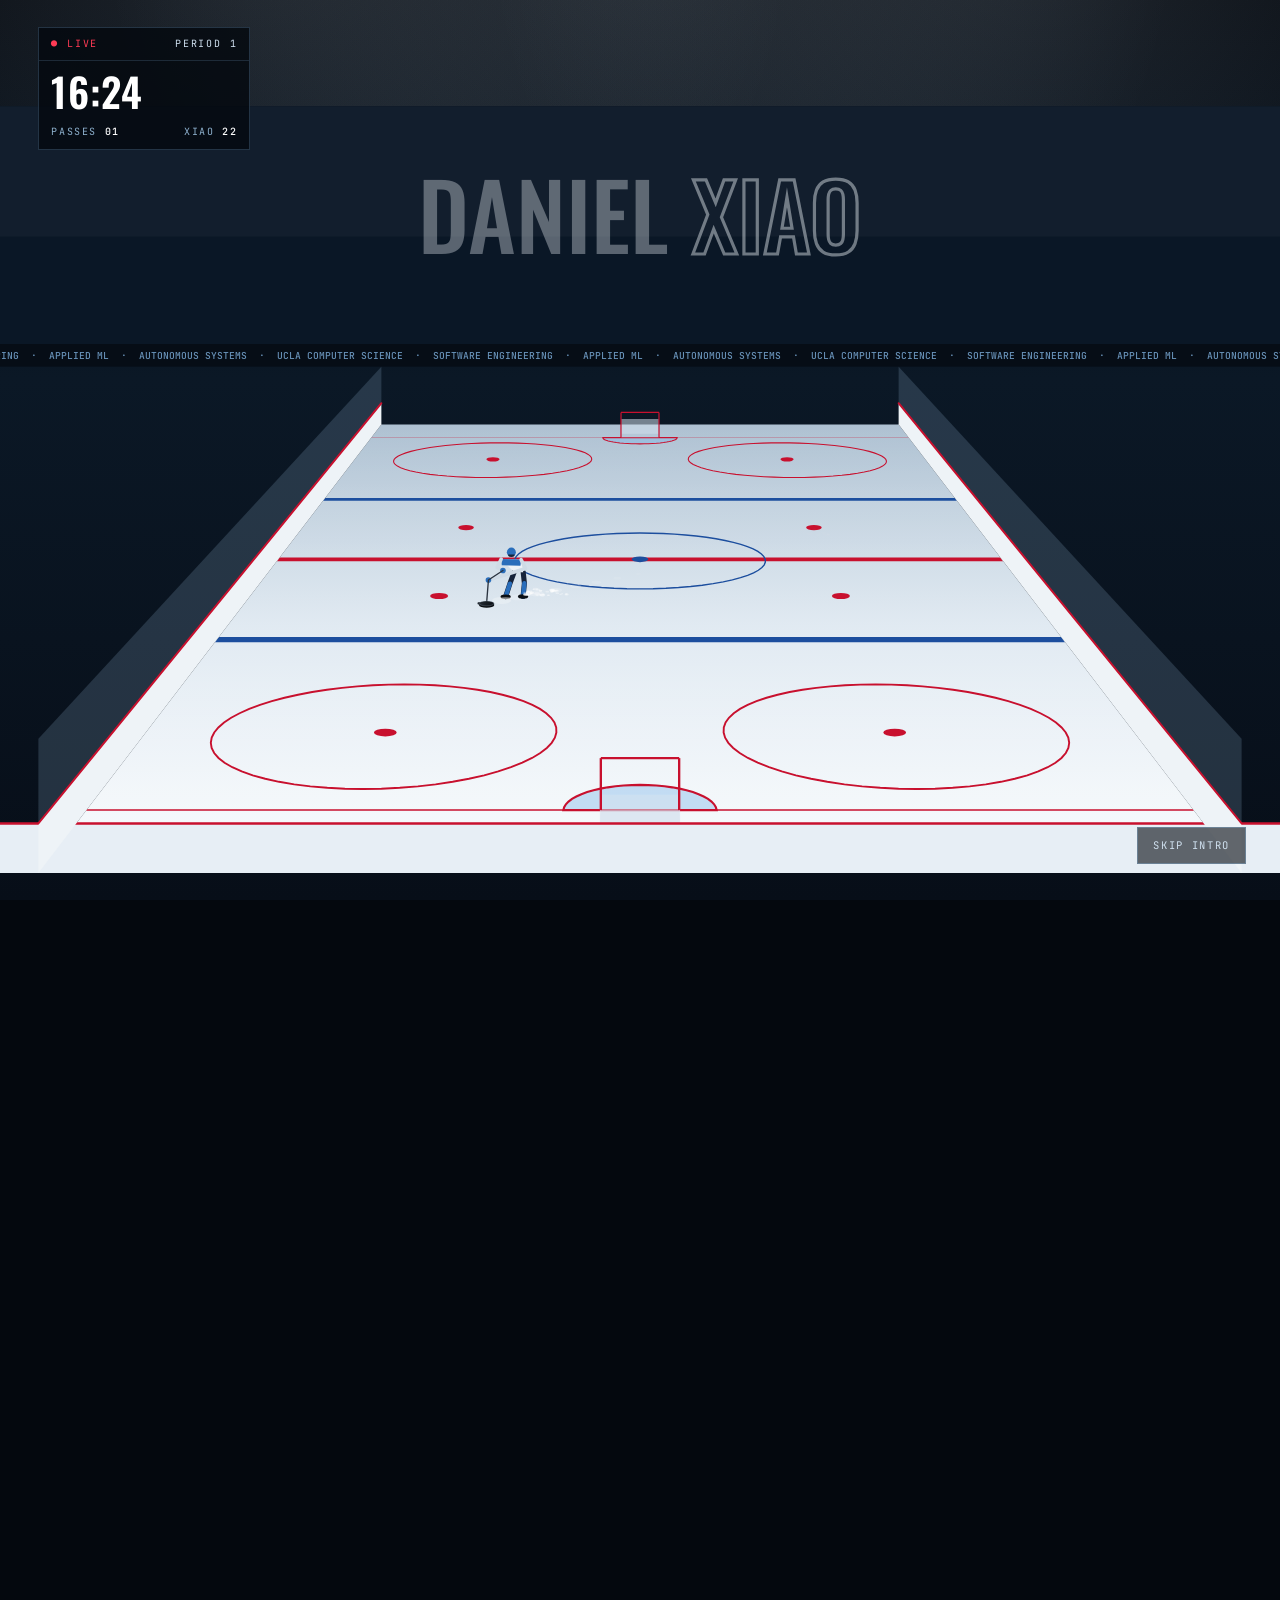
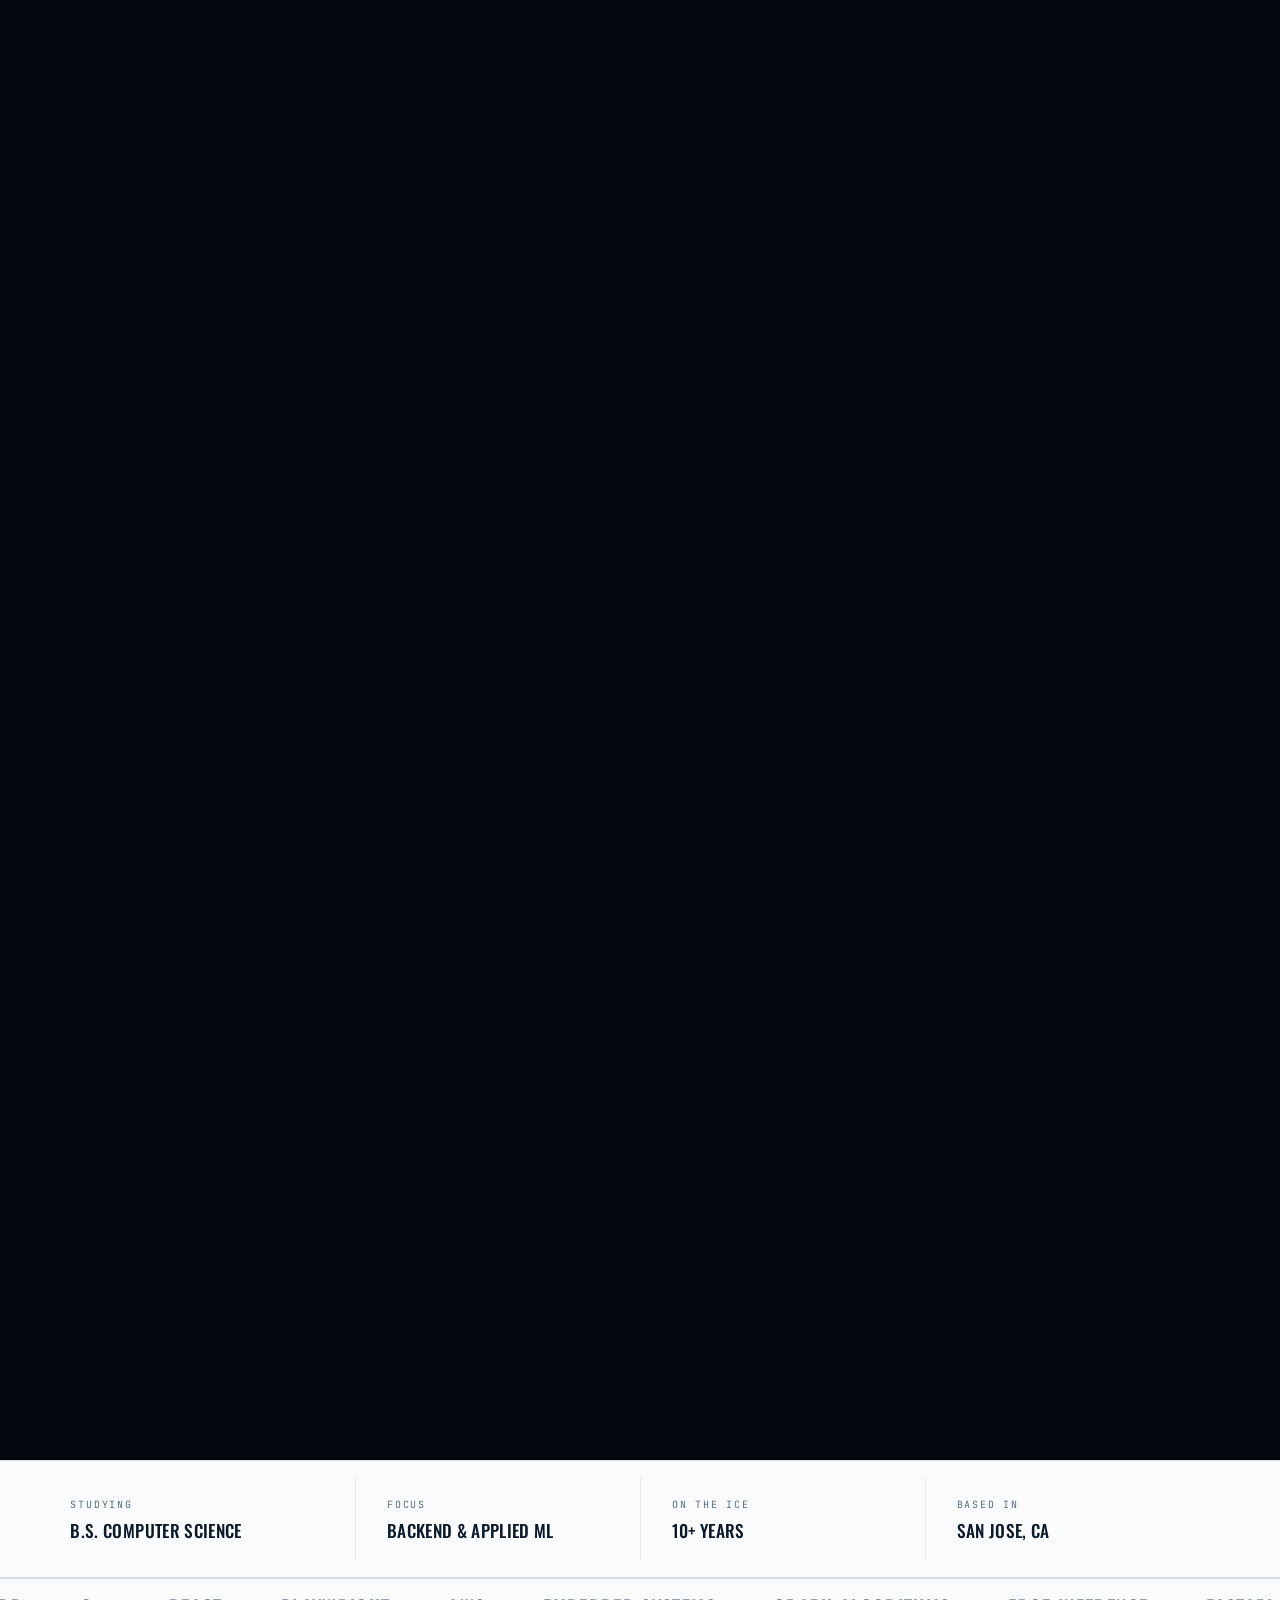
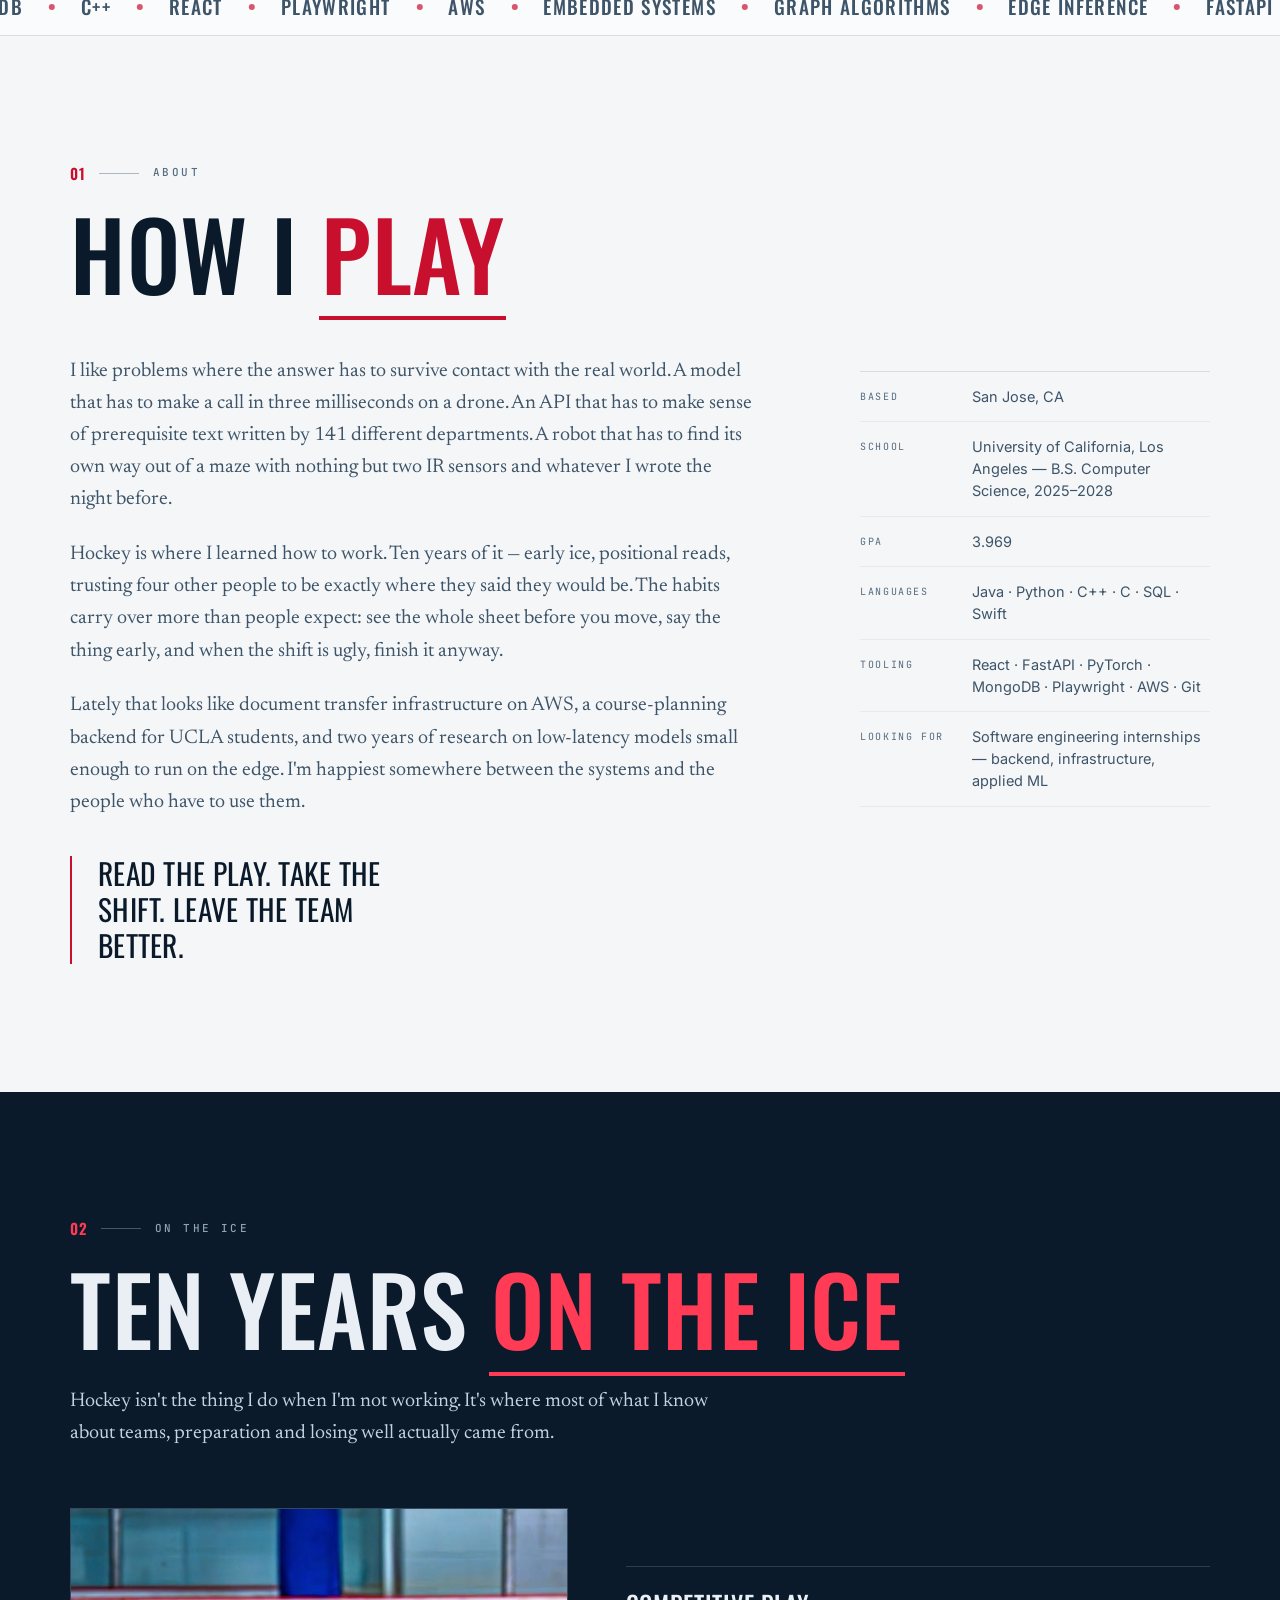
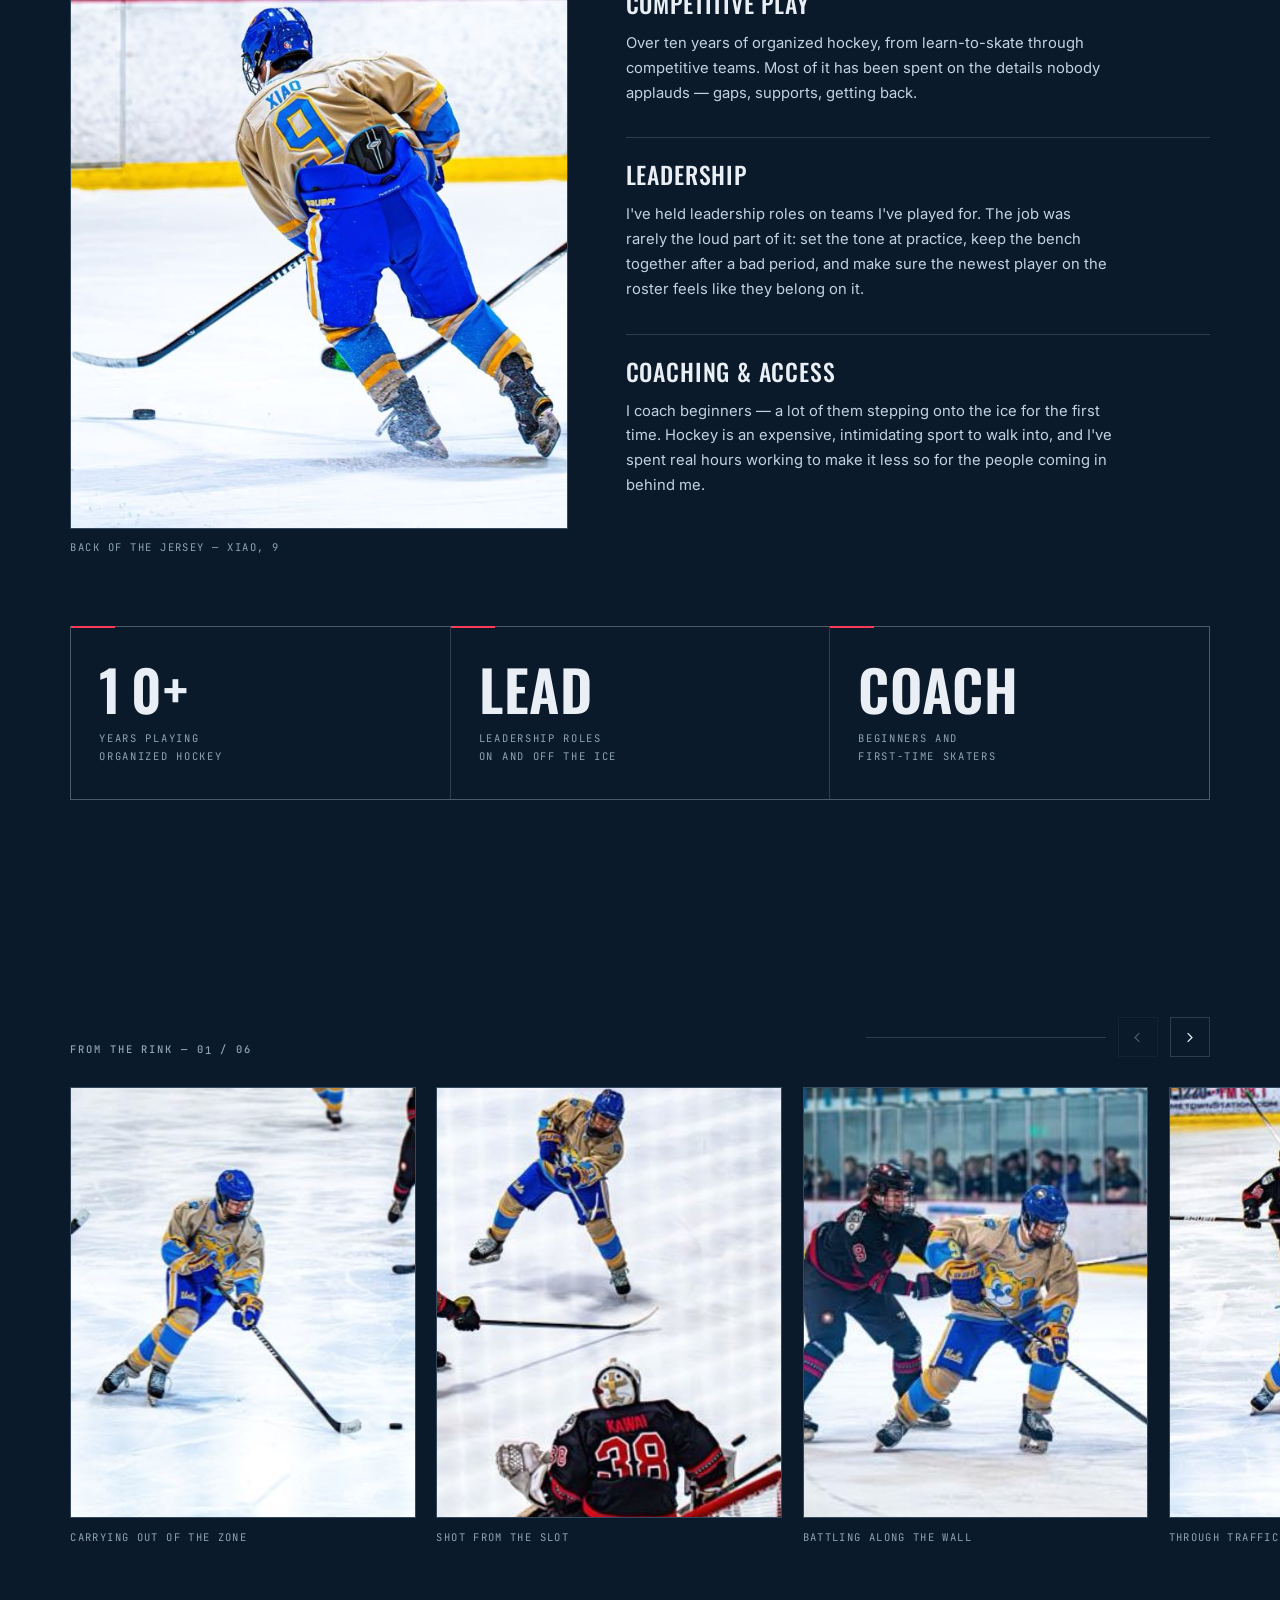
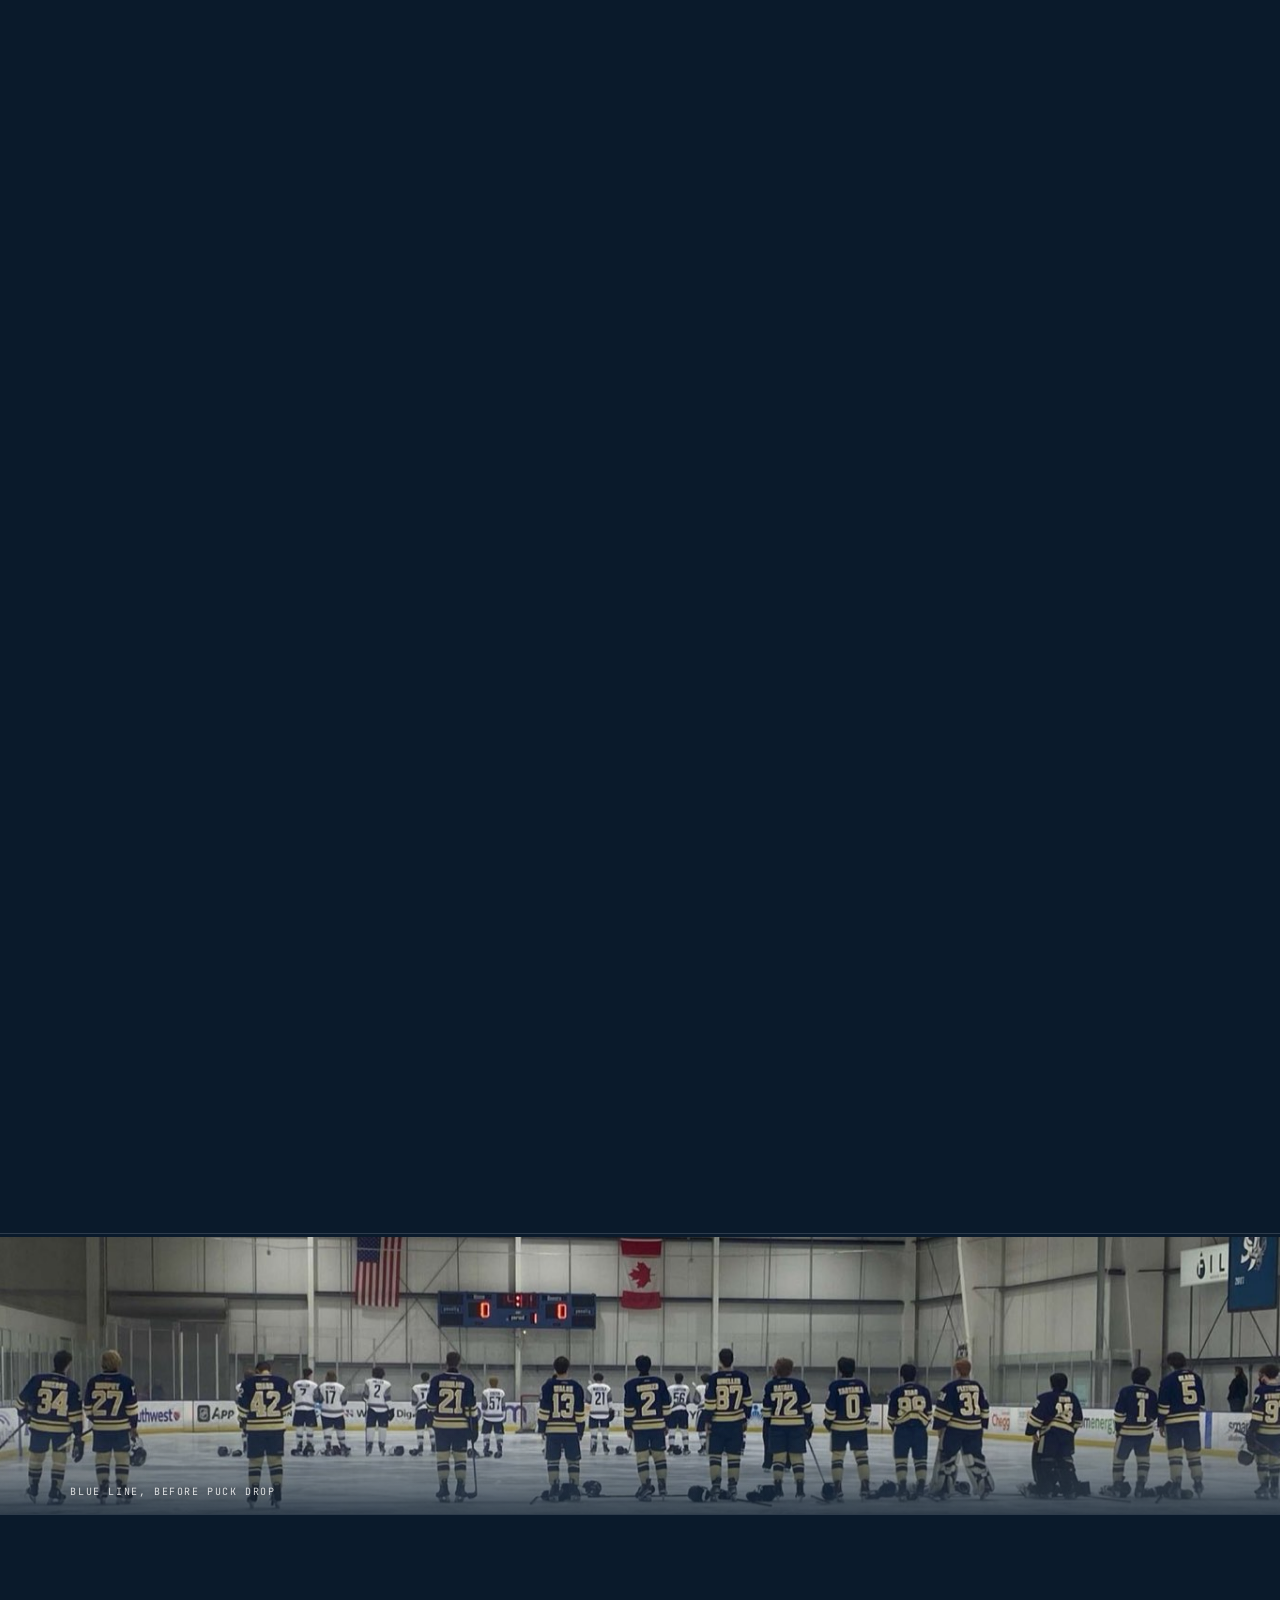
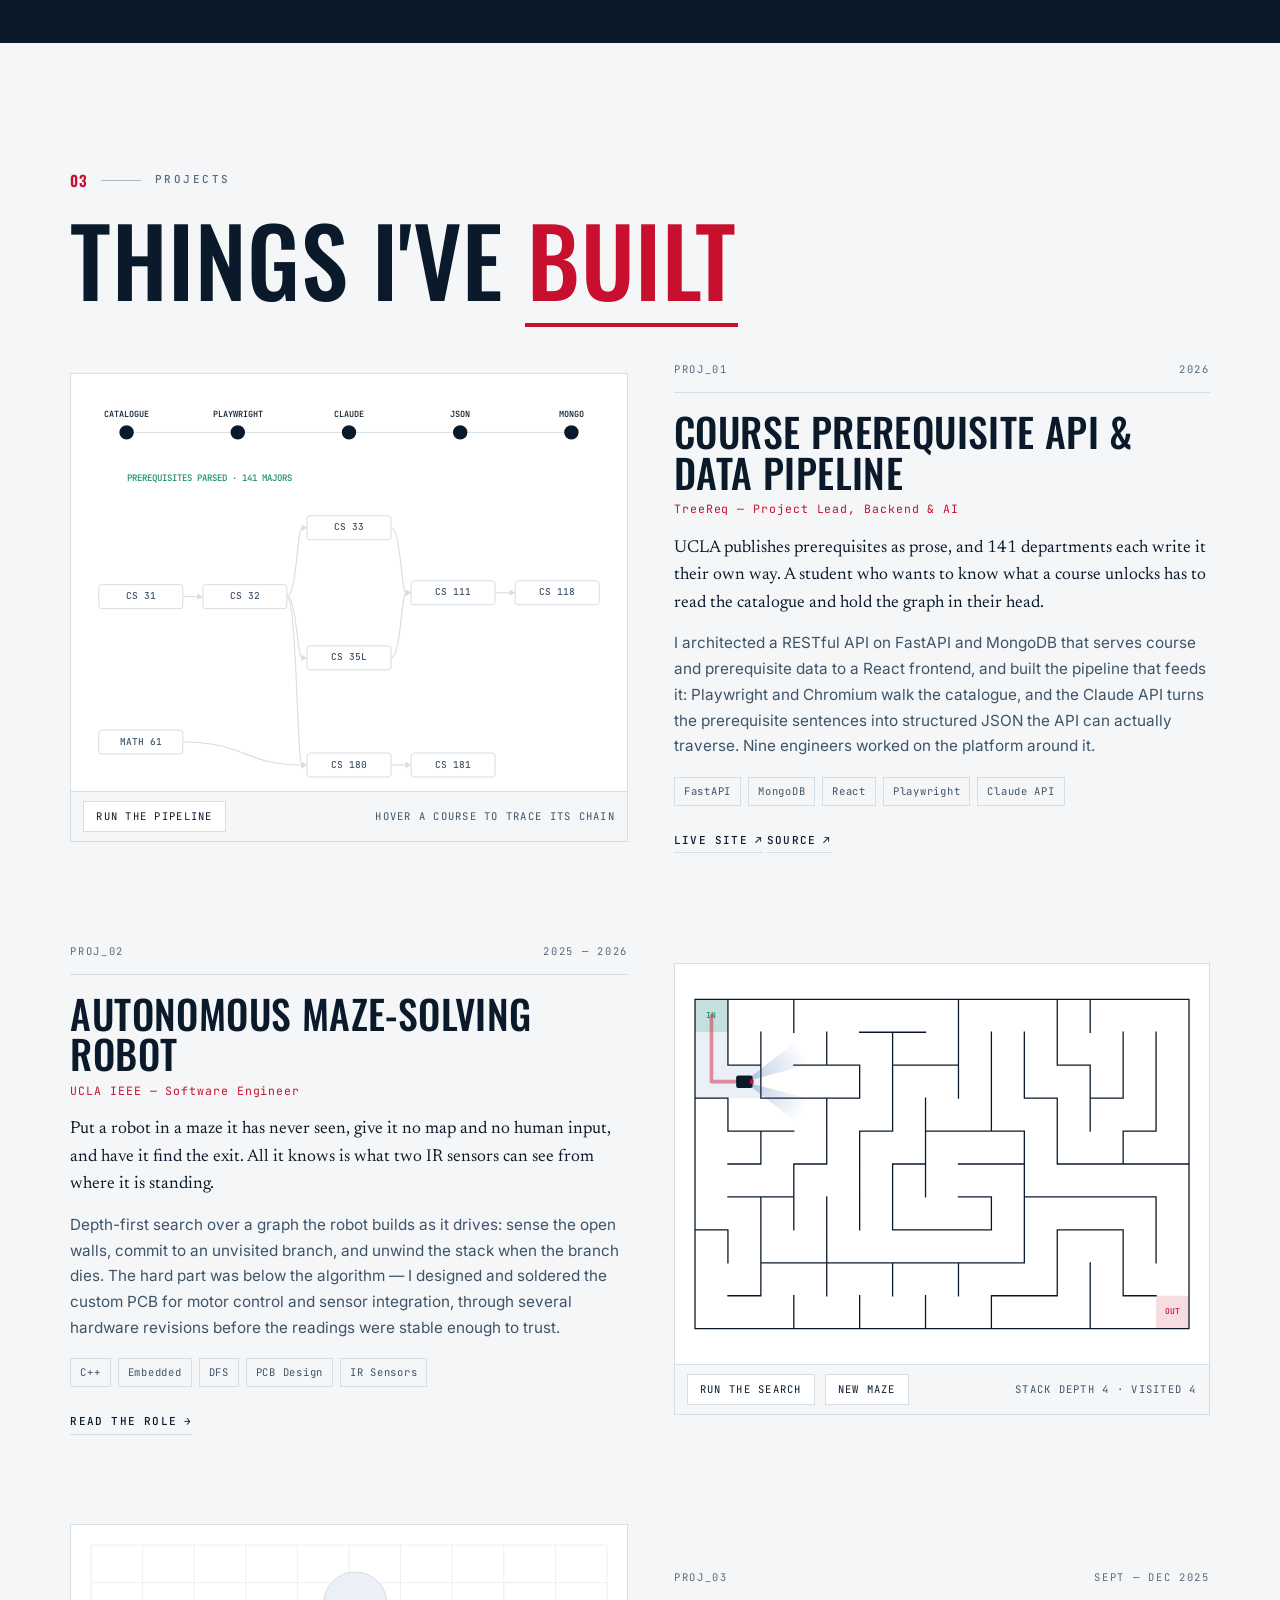
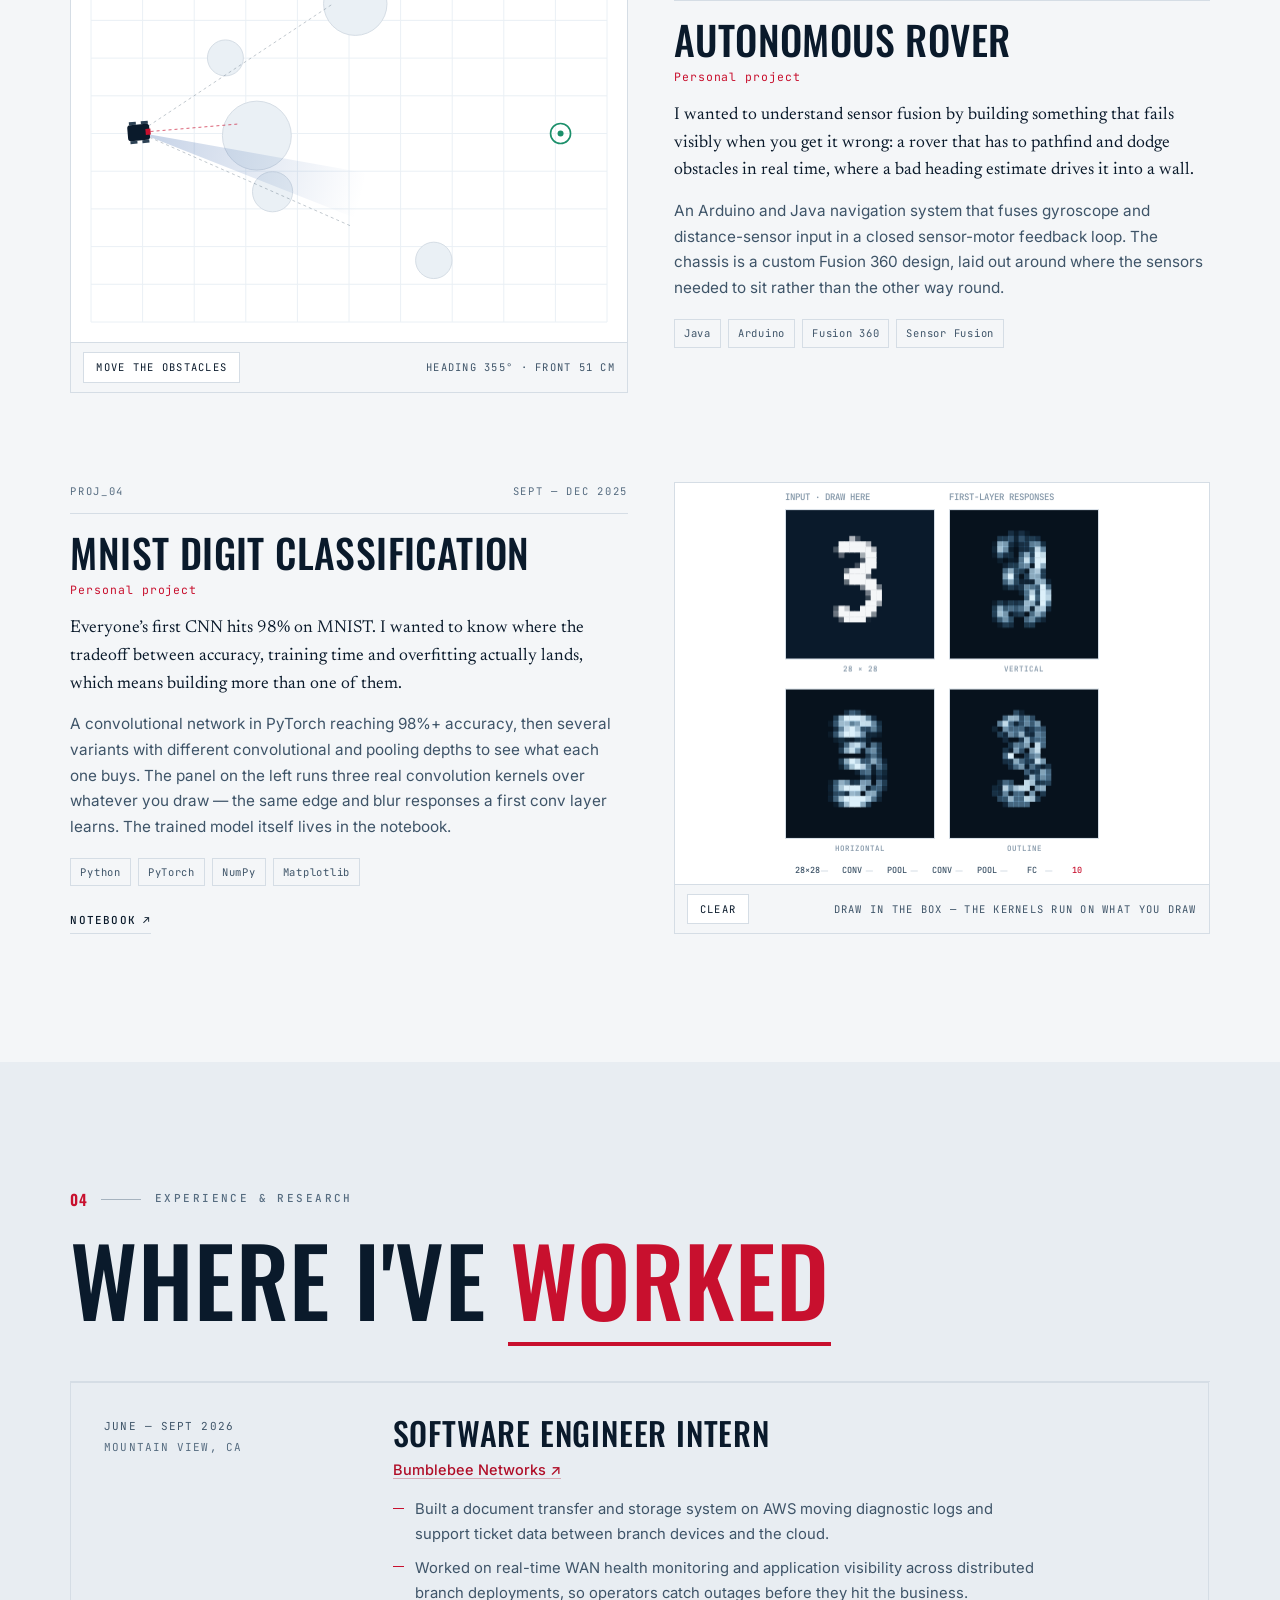
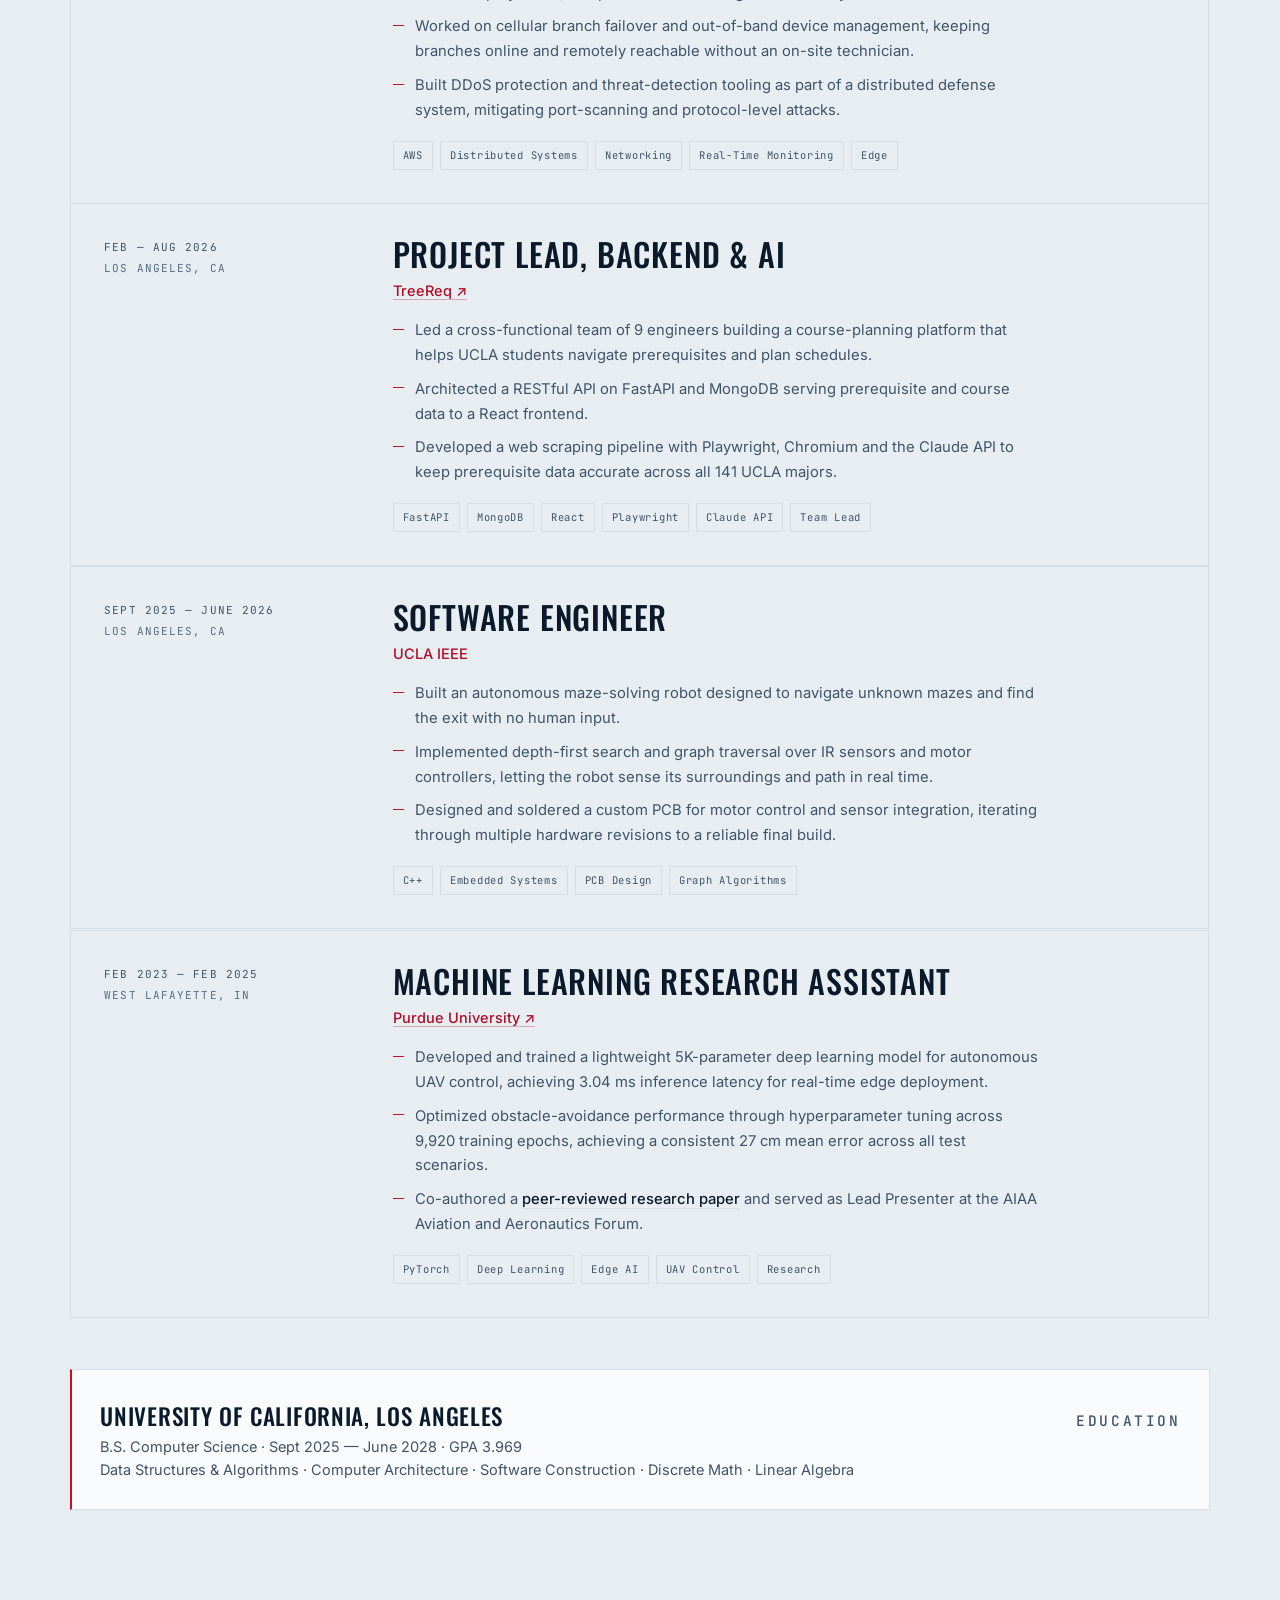
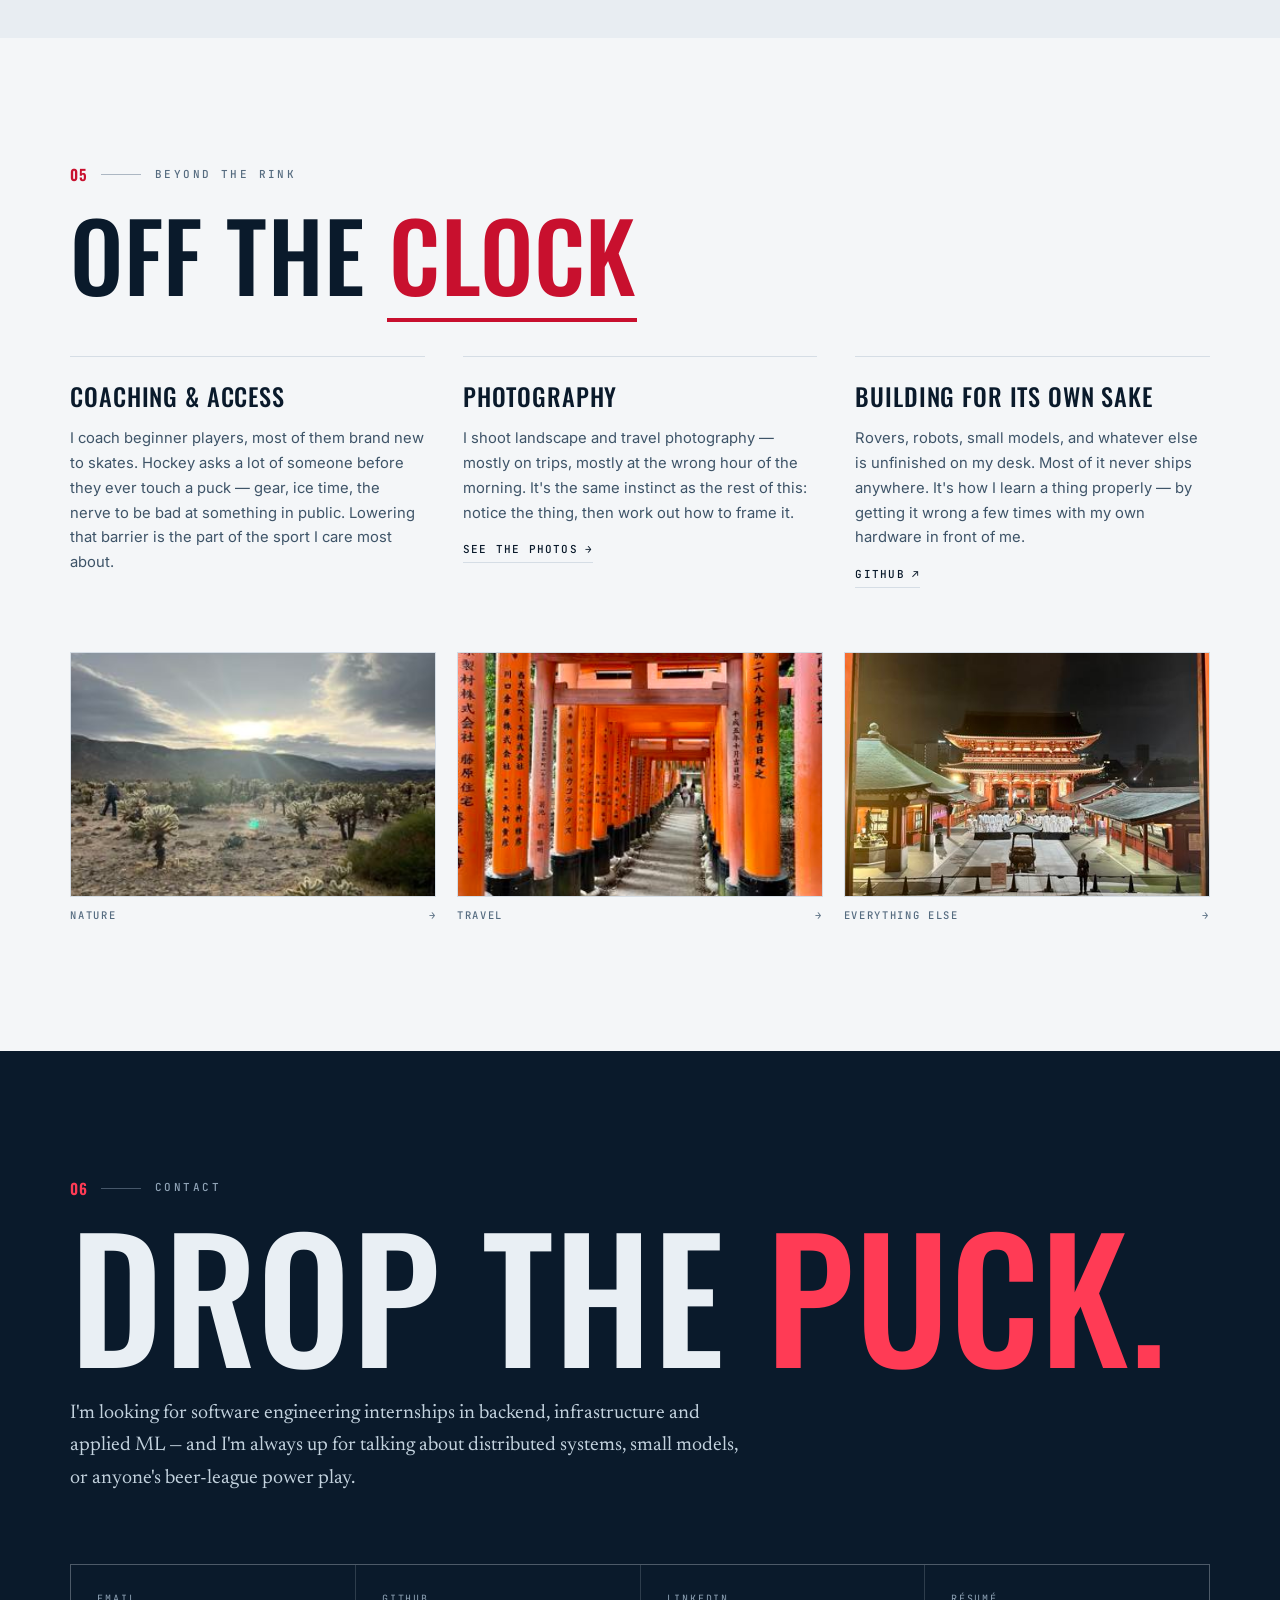
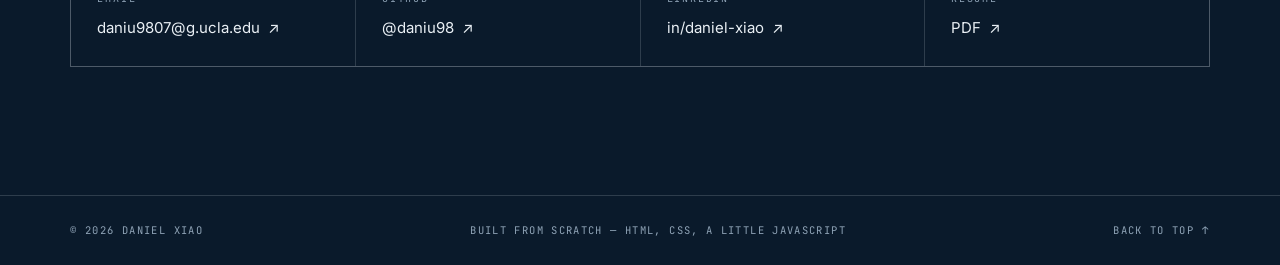
==== commit 7832da4b: "Put a skater on the ice, and give him both sweaters The opening had a puck and an empty rink. Now it" ====
--- a/index.html
+++ b/index.html
@@ -30,6 +30,8 @@
   /* The opening only owns the screen when you actually arrive at the top.
      A deep link (#projects) or a restored scroll position skips it, and so
      does coming back within the same tab — it plays once, not every time. */
+  try { de.dataset.kit = localStorage.getItem('kit') === 'away' ? 'away' : 'home'; }
+  catch (e) { de.dataset.kit = 'home'; }
   var seen = false;
   try { seen = sessionStorage.getItem('faceoff:seen') === '1'; } catch (e) {}
   if (seen) de.classList.add('seen');
@@ -103,7 +105,7 @@
   <div class="sb" id="scoreboard" aria-hidden="true">
     <div class="sb-top"><span class="sb-live">&#9679; LIVE</span><span>PERIOD 1</span></div>
     <p class="sb-clock"><span id="sb-clock">16:40</span></p>
-    <div class="sb-foot"><span>PASSES <b id="sb-pass">00</b></span><span>XIAO <b>22</b></span></div>
+    <div class="sb-foot"><span>PASSES <b id="sb-pass">00</b></span><span>XIAO <b id="sb-num">22</b></span></div>
   </div>
 
   <p class="faceoff-hint" id="faceoff-hint" aria-hidden="true">
@@ -144,7 +146,7 @@
       <div class="hero-actions">
         <a class="btn btn--solid" href="#projects">Selected work <span class="arw" aria-hidden="true">↓</span></a>
         <a class="btn btn--ghost" data-link="github" href="https://github.com/daniu98" target="_blank" rel="noopener">GitHub <span class="arw" aria-hidden="true">↗</span></a>
-        <a class="btn btn--ghost" data-link="linkedin" href="https://linkedin.com/in/daniel-xiao" target="_blank" rel="noopener">LinkedIn <span class="arw" aria-hidden="true">↗</span></a>
+        <a class="btn btn--ghost" data-link="linkedin" href="https://linkedin.com/in/daniel-xiao-9b56613bb" target="_blank" rel="noopener">LinkedIn <span class="arw" aria-hidden="true">↗</span></a>
         <a class="btn btn--ghost" data-link="resume" href="assets/doc/Daniel-Xiao-Resume.pdf" target="_blank" rel="noopener">Résumé <span class="arw" aria-hidden="true">↗</span></a>
       </div>
     </div>
@@ -158,8 +160,11 @@
              alt="Daniel Xiao in a white UCLA jersey, tracking the play during a game">
       </div>
       <figcaption>
-        <span>UCLA — Home Sheet</span>
-        <span>No. 22</span>
+        <span id="kit-sheet">UCLA — Home Sheet</span>
+        <button type="button" class="kit-toggle" id="kit-toggle" aria-pressed="false">
+          <span class="kit-no">No. <b id="kit-number">22</b></span>
+          <span class="kit-side" id="kit-side">Home</span>
+        </button>
       </figcaption>
     </figure>
   </div>
@@ -249,6 +254,7 @@
                alt="Daniel Xiao skating away from the camera, XIAO and the number 9 across the back of his jersey">
         </div>
         <figcaption>Back of the jersey — Xiao, 9</figcaption>
+        <p class="kit-note" id="kit-note" hidden></p>
       </figure>
 
       <div class="ice-notes">
@@ -702,7 +708,7 @@
         <p class="k">GitHub</p>
         <p class="v">@daniu98 <span class="arw" aria-hidden="true">↗</span></p>
       </a>
-      <a data-magnet data-link="linkedin" href="https://linkedin.com/in/daniel-xiao" target="_blank" rel="noopener">
+      <a data-magnet data-link="linkedin" href="https://linkedin.com/in/daniel-xiao-9b56613bb" target="_blank" rel="noopener">
         <p class="k">LinkedIn</p>
         <p class="v">in/daniel-xiao <span class="arw" aria-hidden="true">↗</span></p>
       </a>
--- a/assets/css/site.css
+++ b/assets/css/site.css
@@ -1302,12 +1302,20 @@
   text-shadow: 9px 9px 0 var(--red);
   transform: scale(calc(.72 + var(--k, 0) * .28));
 }
+/* The puck arrives dead centre, so the radar line sits low in the frame
+   rather than under the word, where the puck would cover it. */
 .shot-call em {
+  position: absolute;
+  left: 50%;
+  bottom: clamp(64px, 13vh, 124px);
+  transform: translateX(-50%);
   font-family: var(--mono);
   font-style: normal;
   font-size: clamp(10px, 1.1vw, 13px);
   letter-spacing: .3em;
+  white-space: nowrap;
   color: rgba(255, 255, 255, .88);
+  text-shadow: 0 1px 12px rgba(4, 9, 15, .9);
 }
 
 /* The hero, now the last beat of the sequence */
@@ -1375,7 +1383,8 @@
 html.rm #rink .stage,
 html.seen #rink .stage { position: static; height: auto; overflow: visible; }
 html.rm #rink .hero,
-html.seen #rink .hero { position: relative; inset: auto; opacity: 1; visibility: visible; padding-top: clamp(104px, 13vh, 150px); }
+html.seen #rink .hero,
+html:not(.js) #rink .hero { position: relative; inset: auto; opacity: 1; visibility: visible; padding-top: clamp(104px, 13vh, 150px); }
 html.rm #ice, html.rm #shotfx, html.rm #spray, html.rm .sb,
 html.rm .faceoff-hint, html.rm .faceoff-skip, html.rm .shot-call { display: none; }
 
@@ -1804,6 +1813,73 @@
   .rail figure { flex-basis: 74vw; }
 }
 
+/* ---------- 15z. Home / away sweater ---------------------------------------
+   His two real numbers: #22 on the white home sheet, #9 on the blue-and-gold
+   away. The plate under the hero photograph flips between them and everything
+   numbered on the page follows.
+
+   `--kit` is deliberately NOT the global accent. It reaches four things — the
+   section numerals, the monogram dot, the number plate and the scoreboard —
+   and nothing that carries a contrast obligation: focus rings, ::selection,
+   the scroll progress bar and hover borders all stay rink red. UCLA blue is
+   used rather than the kit's gold because gold cannot clear AA on ice white.  */
+
+:root                      { --kit: var(--red); }
+html[data-kit="away"]      { --kit: var(--blue); }
+.sec--dark                 { --kit: var(--on-navy-red); }
+html[data-kit="away"] .sec--dark { --kit: #8fc0f2; }
+
+.eyebrow .num   { color: var(--kit); }
+.monogram .dot  { background: var(--kit); }
+
+/* the plate itself */
+.kit-toggle {
+  display: inline-flex;
+  align-items: baseline;
+  gap: 8px;
+  padding: 3px 0 3px 0;
+  font: inherit;
+  color: var(--muted);
+  letter-spacing: inherit;
+  cursor: pointer;
+  transition: color .2s var(--ease);
+}
+.kit-toggle b { color: var(--kit); font-weight: 500; transition: color .25s var(--ease); }
+.kit-toggle .kit-side {
+  padding: 2px 6px;
+  font-size: 9px;
+  letter-spacing: .16em;
+  border: 1px solid var(--line);
+  color: var(--muted);
+  transition: border-color .2s var(--ease), color .2s var(--ease);
+}
+.kit-toggle:hover { color: var(--navy); }
+.kit-toggle:hover .kit-side { border-color: var(--kit); color: var(--navy); }
+
+/* one optional line under the jersey photograph */
+.kit-note {
+  margin-top: 10px;
+  max-width: 44ch;
+  font-size: 13.5px;
+  line-height: 1.6;
+  color: var(--fg-3);
+  border-left: 2px solid var(--kit);
+  padding-left: 12px;
+}
+
+/* ---------- 16b. Touch targets ---------------------------------------------
+   Everything clears the WCAG 2.2 minimum at any size, but on a coarse pointer
+   the small controls get grown to the 44px platform guideline. Desktop keeps
+   its tighter density. */
+
+@media (pointer: coarse) {
+  .demo-btn   { min-height: 44px; padding-block: 12px; }
+  .rail-btn   { width: 44px; height: 44px; }
+  .nav-toggle { min-width: 44px; min-height: 44px; }
+  .faceoff-skip { min-height: 44px; padding-block: 13px; }
+  .proj-links a, .beyond-col .more { padding-bottom: 10px; }
+}
+
 /* ---------- 17. Motion & print -------------------------------------------- */
 
 @media (prefers-reduced-motion: reduce) {
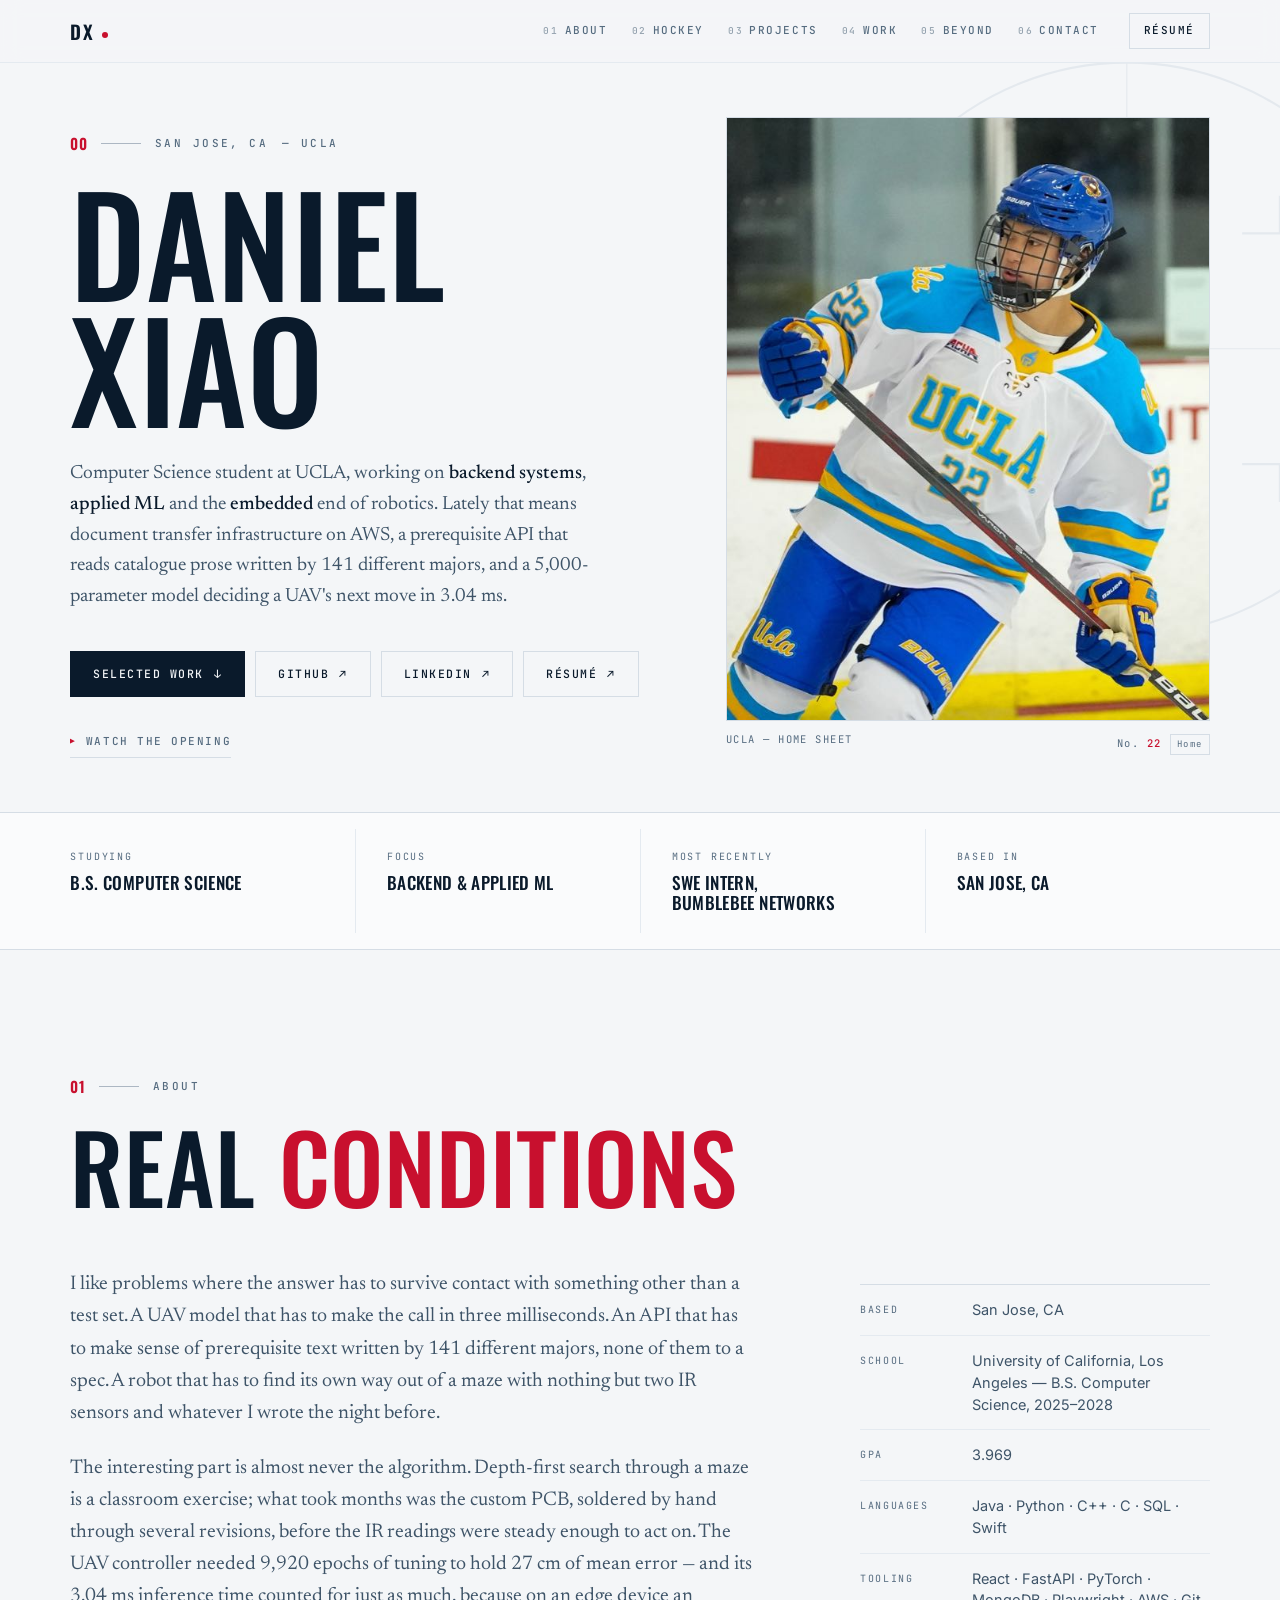
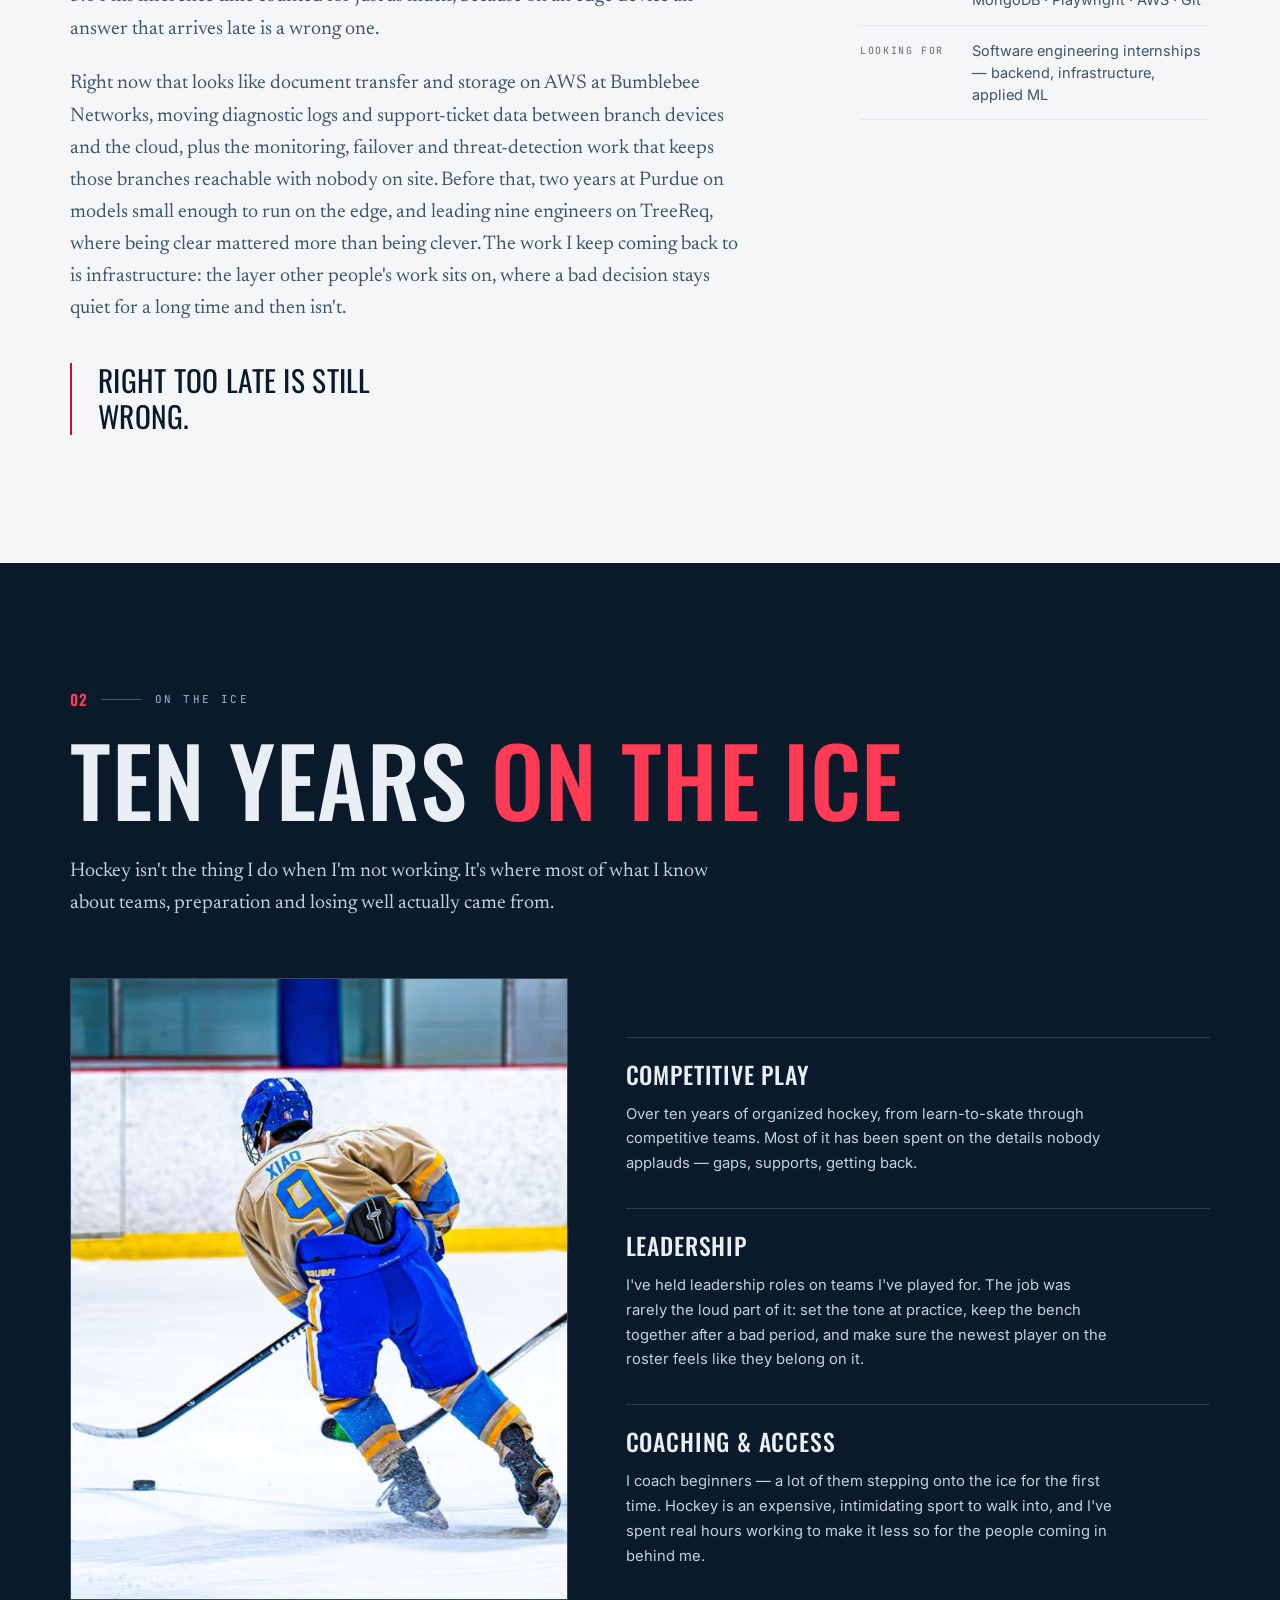
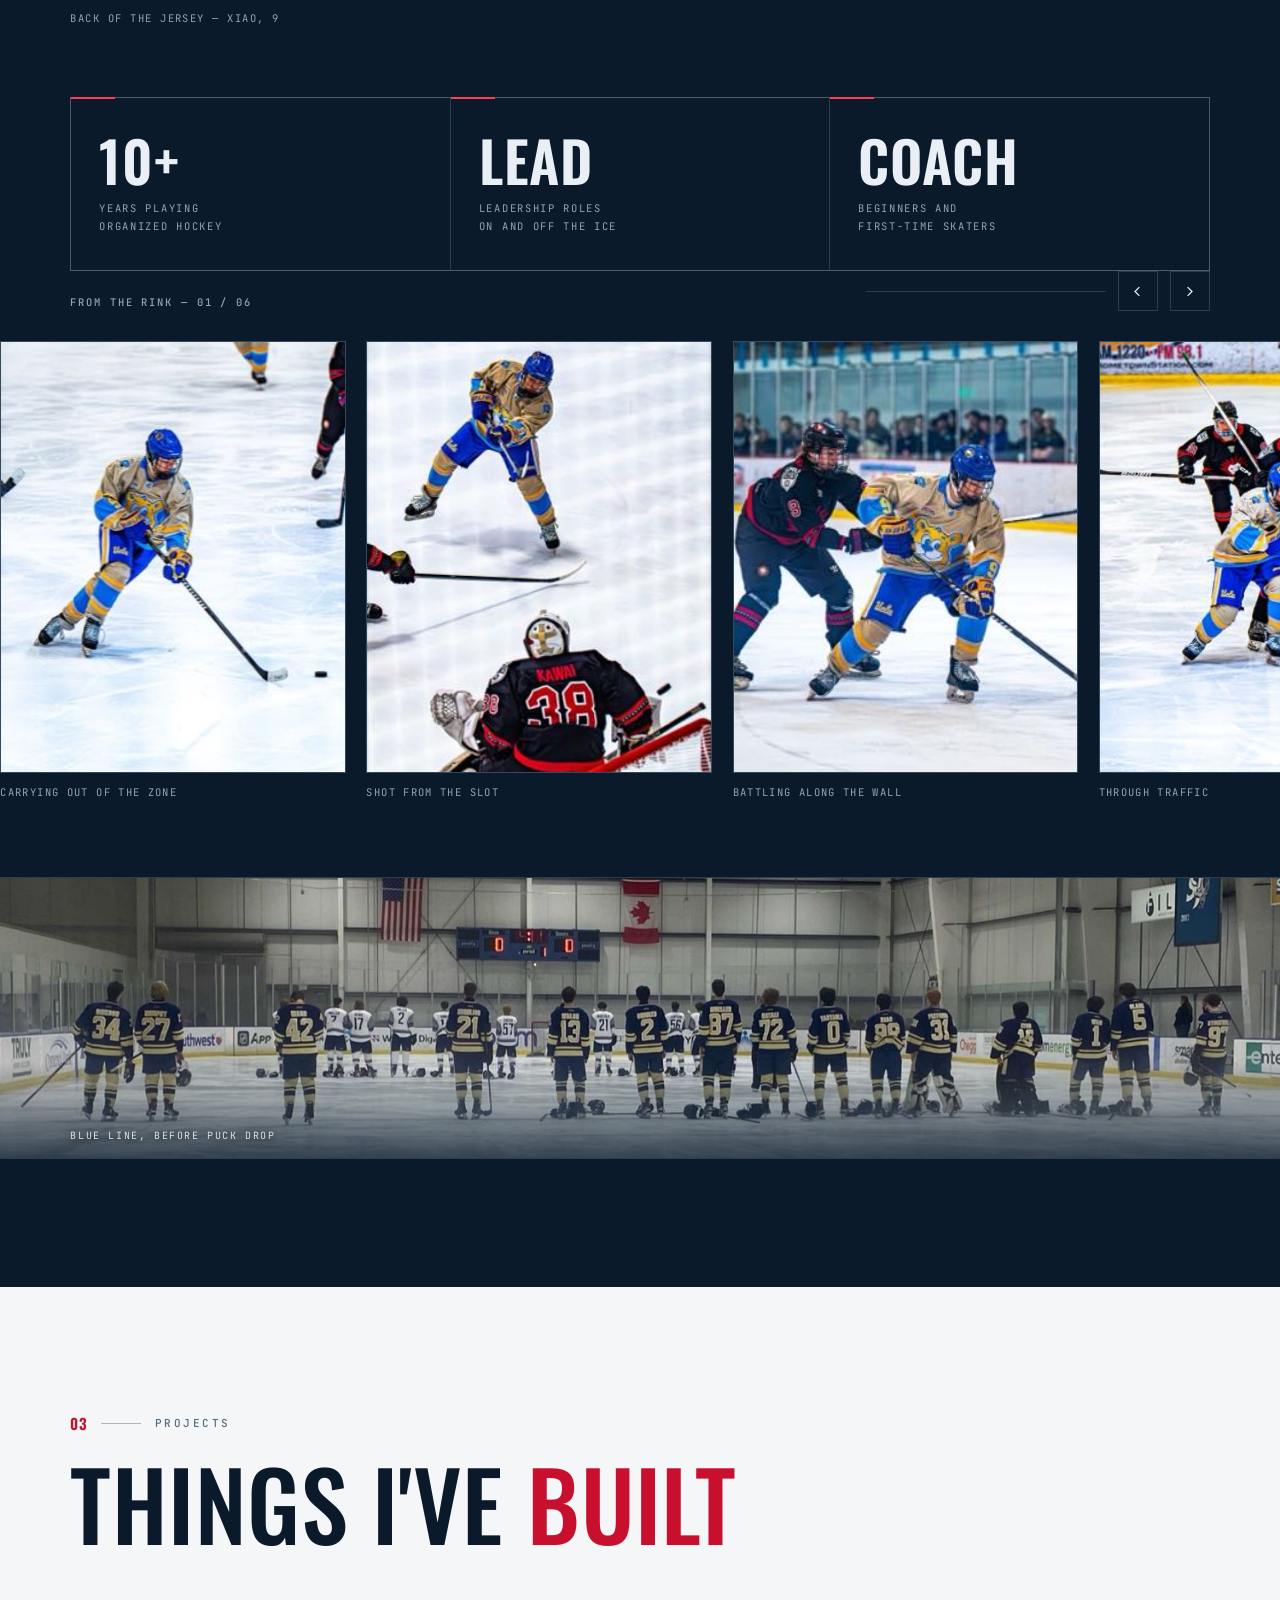
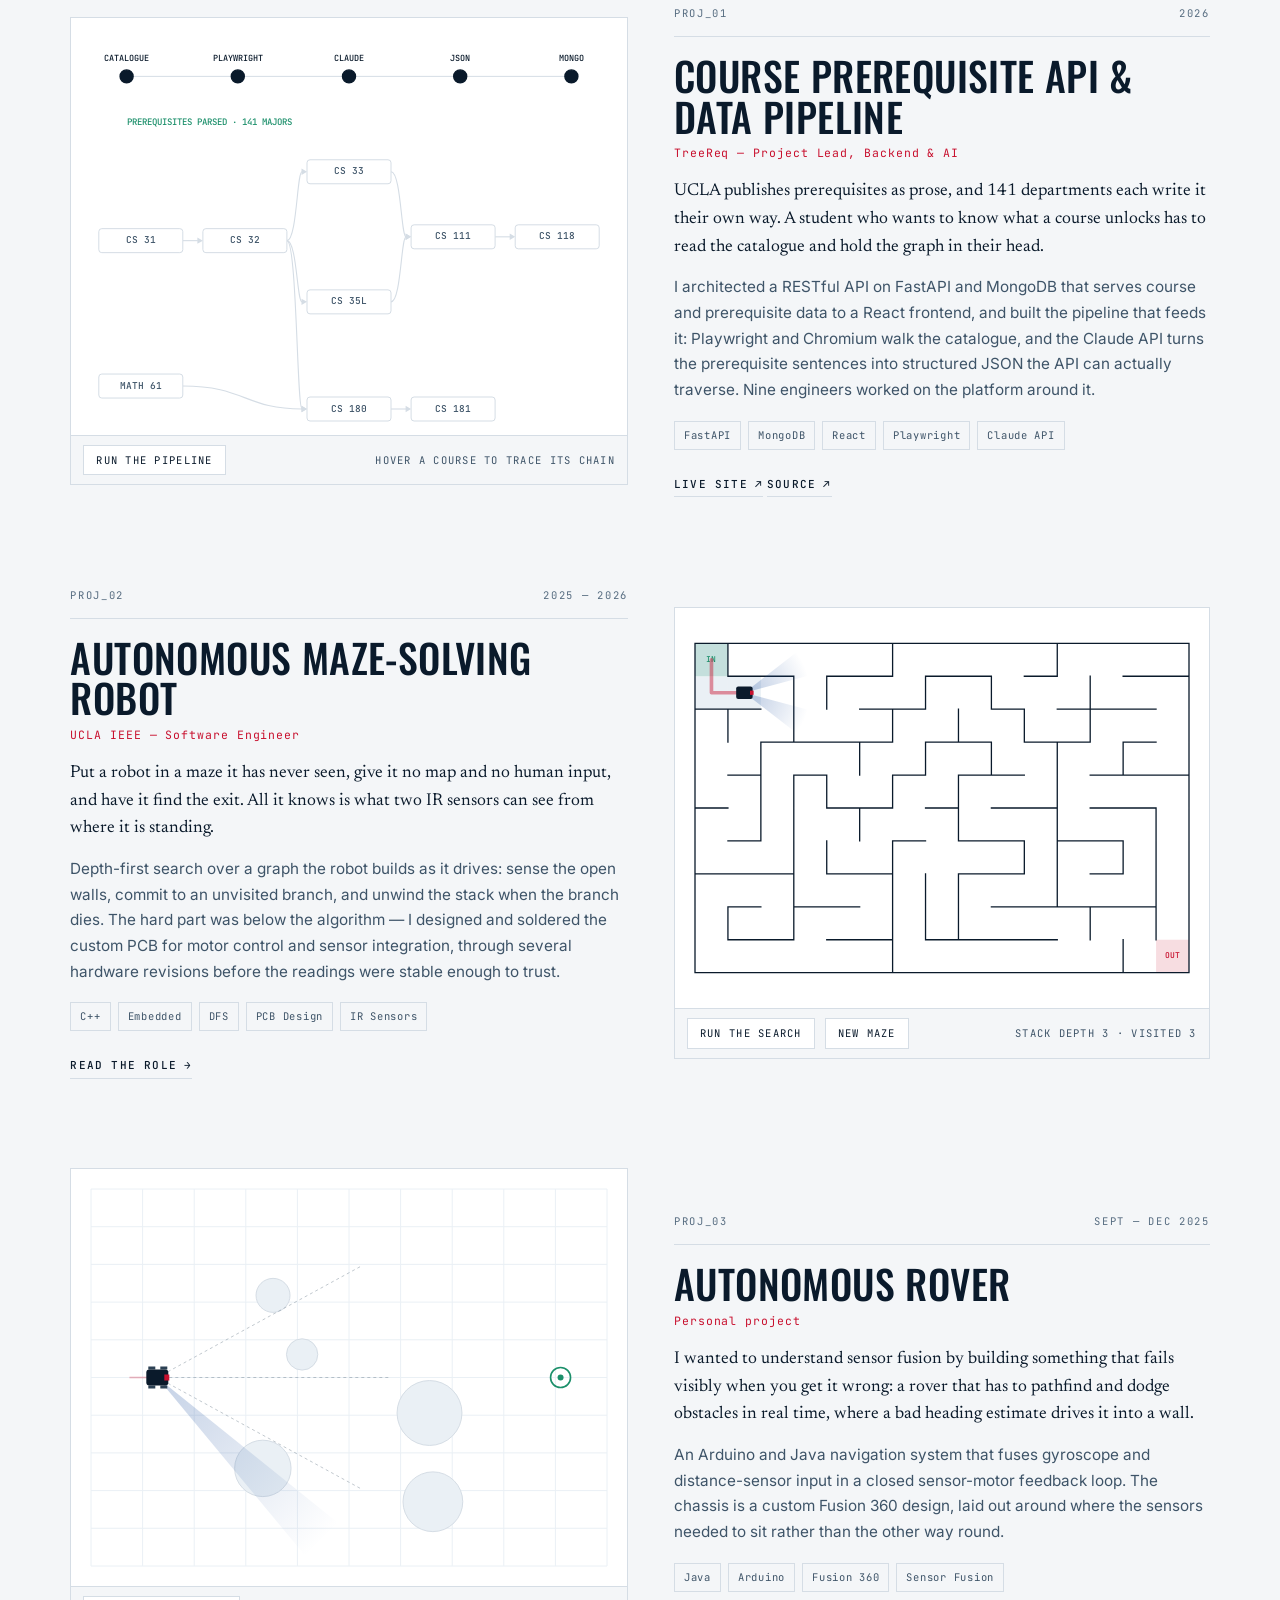
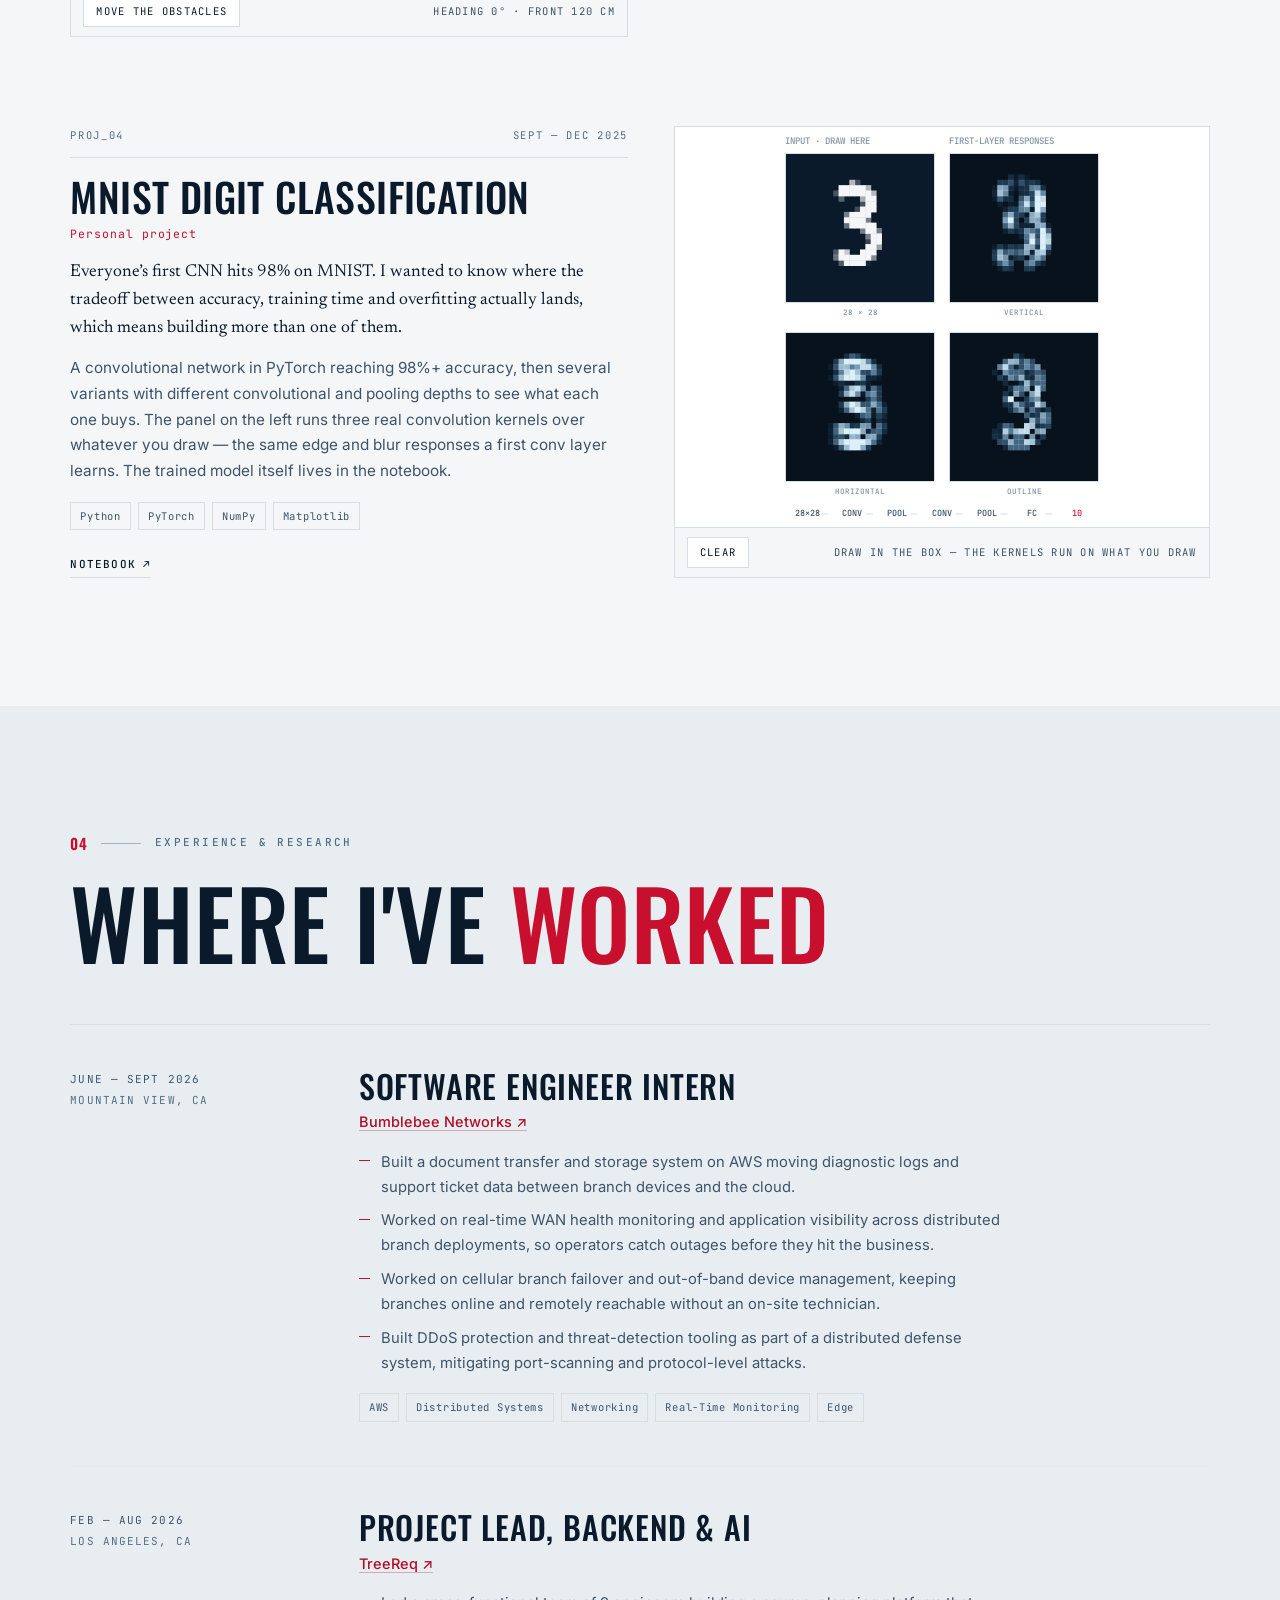
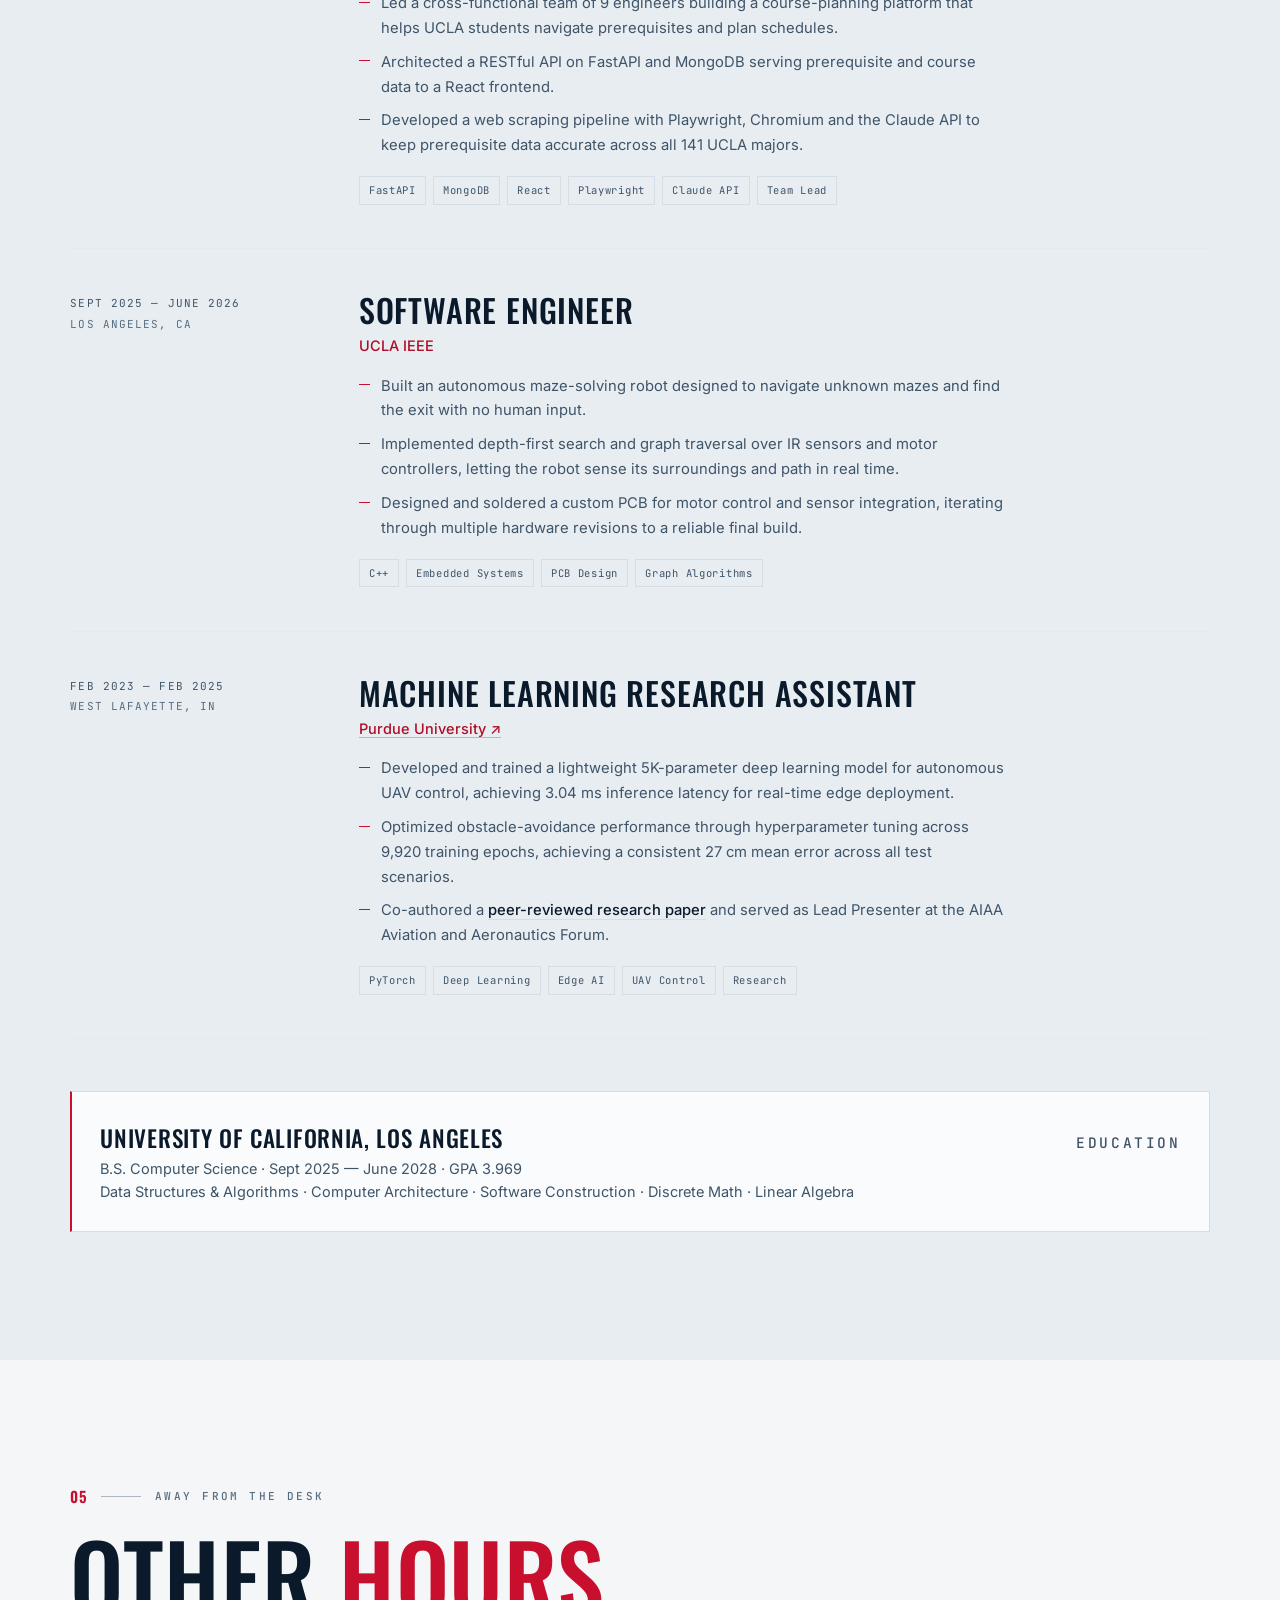
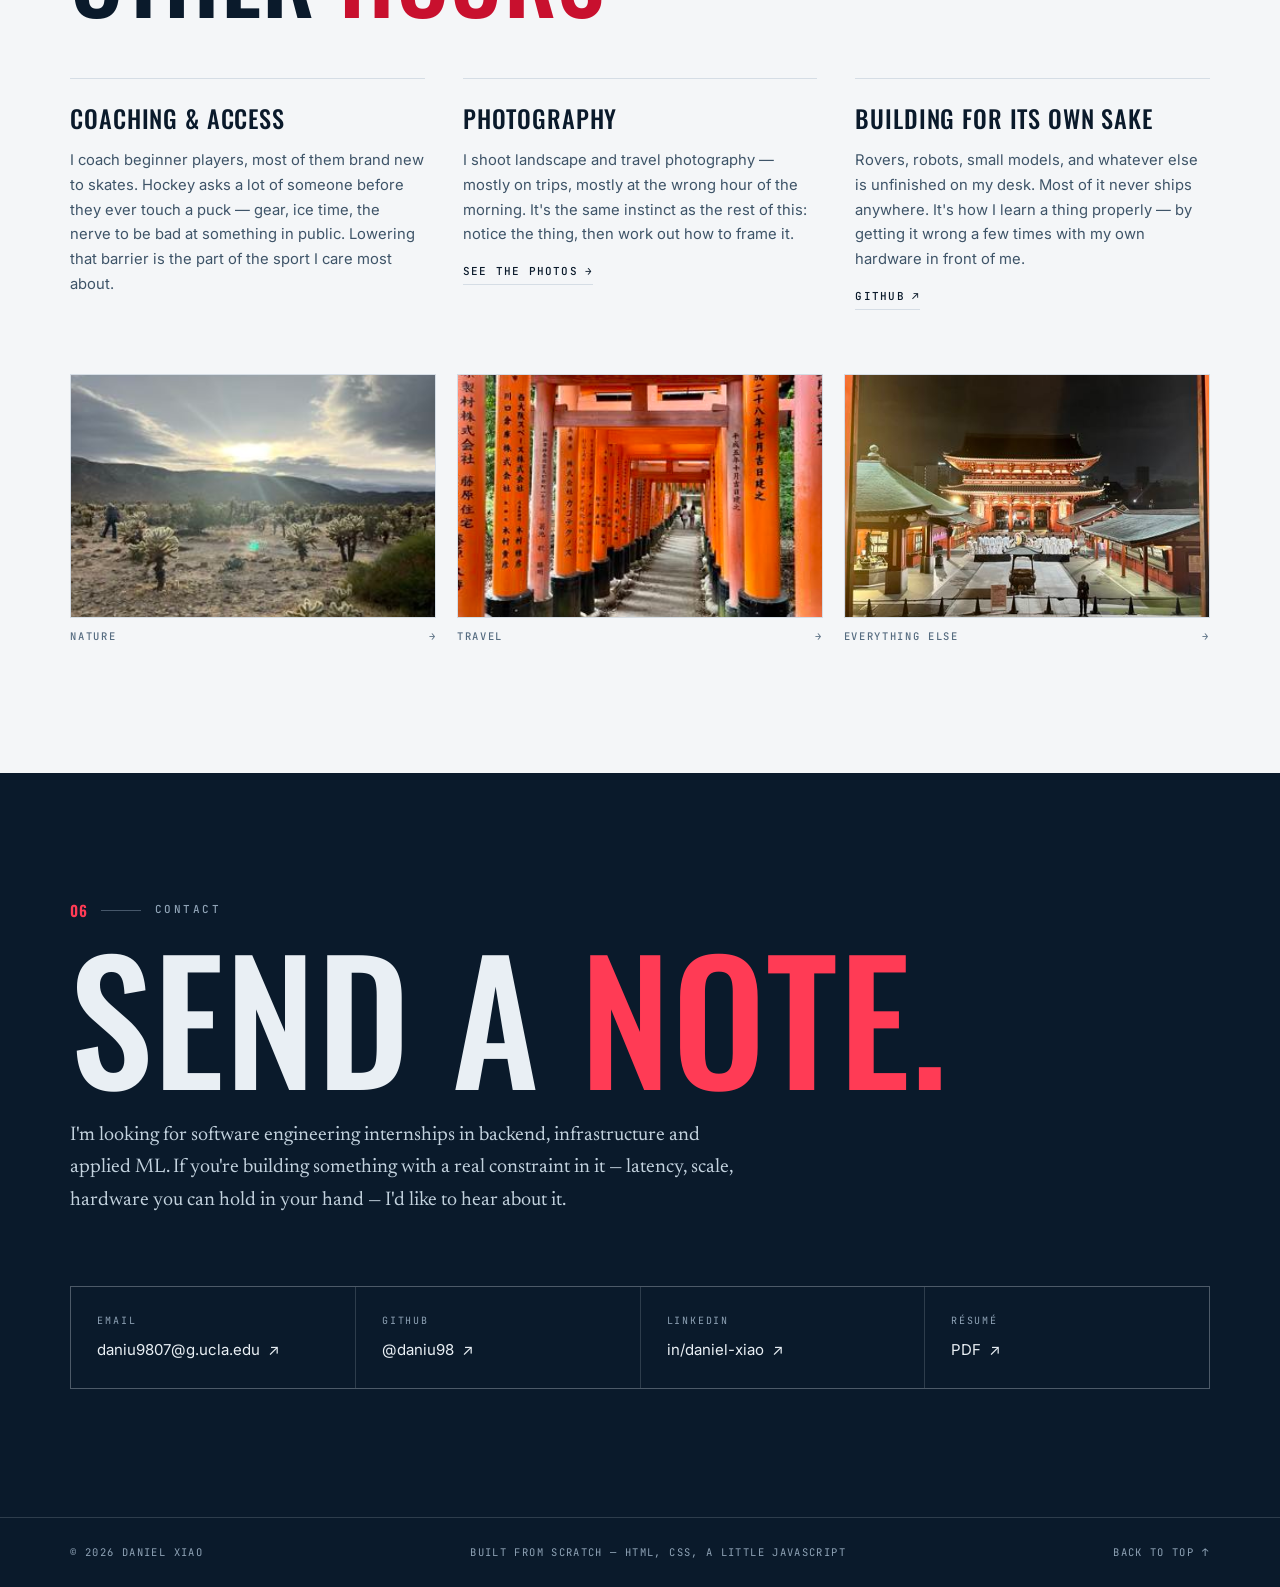
==== commit 8d9803e6: "Open on the hero, quieten the page down The page used to open on roughly three screens of scroll-dri" ====
--- a/index.html
+++ b/index.html
@@ -4,13 +4,13 @@
 <meta charset="utf-8">
 <meta name="viewport" content="width=device-width, initial-scale=1">
 <title>Daniel Xiao — Software Engineer</title>
-<meta name="description" content="Daniel Xiao — Computer Science student at UCLA building backend systems, applied ML and autonomous robots. Ten years on the ice.">
+<meta name="description" content="Daniel Xiao — Computer Science student at UCLA working on backend systems, applied ML and the embedded end of robotics. AWS infrastructure at Bumblebee Networks, a prerequisite API across 141 UCLA majors, and edge ML research at Purdue.">
 <meta name="author" content="Daniel Xiao">
 <meta name="theme-color" content="#f4f6f8">
 
 <meta property="og:type" content="website">
 <meta property="og:title" content="Daniel Xiao — Software Engineer">
-<meta property="og:description" content="Computer Science student at UCLA building backend systems, applied ML and autonomous robots. Ten years on the ice.">
+<meta property="og:description" content="Computer Science student at UCLA working on backend systems, applied ML and the embedded end of robotics.">
 <meta property="og:image" content="assets/img/opt/profile-1600.jpg">
 <meta name="twitter:card" content="summary_large_image">
 
@@ -32,25 +32,15 @@
      does coming back within the same tab — it plays once, not every time. */
   try { de.dataset.kit = localStorage.getItem('kit') === 'away' ? 'away' : 'home'; }
   catch (e) { de.dataset.kit = 'home'; }
-  var seen = false;
-  try { seen = sessionStorage.getItem('faceoff:seen') === '1'; } catch (e) {}
-  if (seen) de.classList.add('seen');
-  else if (!location.hash && window.scrollY < 10 &&
-      !matchMedia('(prefers-reduced-motion: reduce)').matches) de.classList.add('intro');
+  /* The page opens on the hero. The rink sequence is folded away until someone
+     asks for it from the link in the hero. */
+  de.classList.add('folded');
 </script>
 </head>
 <body>
 
 <a class="skip" href="#main">Skip to content</a>
 
-<div id="ring" aria-hidden="true"></div>
-<div id="puck-track" aria-hidden="true"></div>
-<div id="puck-ind" aria-hidden="true">
-  <svg viewBox="-12 -12 24 24" fill="none">
-    <ellipse cx="0" cy="2.4" rx="9" ry="3.4" fill="#0a1a2b" opacity=".35"/>
-    <ellipse cx="0" cy="0" rx="9" ry="3.4" fill="#141b24" stroke="#56687c" stroke-width="1"/>
-  </svg>
-</div>
 
 <header class="site-head">
   <div class="wrap nav">
@@ -138,9 +128,10 @@
       <h1 class="hero-name" id="hero-name"><span><i>Daniel</i></span> <span><i>Xiao</i></span></h1>
 
       <p class="hero-lead">
-        Computer Science student at UCLA building <b>backend systems</b>, <b>applied ML</b>
-        and <b>autonomous robots</b>. Ten years of hockey taught me the rest — read the play,
-        take the shift in front of you, leave the team better than you found it.
+        Computer Science student at UCLA, working on <b>backend systems</b>, <b>applied ML</b>
+        and the <b>embedded</b> end of robotics. Lately that means document transfer
+        infrastructure on AWS, a prerequisite API that reads catalogue prose written by 141
+        different majors, and a 5,000-parameter model deciding a UAV's next move in 3.04 ms.
       </p>
 
       <div class="hero-actions">
@@ -149,6 +140,10 @@
         <a class="btn btn--ghost" data-link="linkedin" href="https://linkedin.com/in/daniel-xiao-9b56613bb" target="_blank" rel="noopener">LinkedIn <span class="arw" aria-hidden="true">↗</span></a>
         <a class="btn btn--ghost" data-link="resume" href="assets/doc/Daniel-Xiao-Resume.pdf" target="_blank" rel="noopener">Résumé <span class="arw" aria-hidden="true">↗</span></a>
       </div>
+
+      <button type="button" class="play-opening" id="play-opening" hidden>
+        <span class="po-icon" aria-hidden="true">▶</span>Watch the opening
+      </button>
     </div>
 
     <figure class="hero-figure" data-img="hero">
@@ -179,45 +174,48 @@
   <dl class="wrap strip-inner">
     <div class="strip-item"><dt>Studying</dt><dd>B.S. Computer Science</dd></div>
     <div class="strip-item"><dt>Focus</dt><dd>Backend &amp; Applied ML</dd></div>
-    <div class="strip-item"><dt>On the ice</dt><dd>10+ Years</dd></div>
+    <div class="strip-item"><dt>Most recently</dt><dd>SWE Intern, Bumblebee Networks</dd></div>
     <div class="strip-item"><dt>Based in</dt><dd data-text="location">San Jose, CA</dd></div>
   </dl>
 </div>
 
-<div class="bands" aria-hidden="true">
-  <div class="band" data-dir="1">
-    <div class="band-track" data-words="FASTAPI|PYTORCH|MONGODB|C++|REACT|PLAYWRIGHT|AWS|EMBEDDED SYSTEMS|GRAPH ALGORITHMS|EDGE INFERENCE"></div>
-  </div>
-</div>
 
 <!-- ============================ 01 ABOUT ============================ -->
 <section class="sec" id="about" aria-labelledby="about-h">
   <div class="wrap">
     <div class="sec-head reveal">
       <p class="eyebrow"><span class="num">01</span><span class="bar" aria-hidden="true"></span>About</p>
-      <h2 class="h-sec" id="about-h">How I <em>play</em></h2>
+      <h2 class="h-sec" id="about-h">Real <em>conditions</em></h2>
     </div>
 
     <div class="about-grid">
       <div class="about-prose lead reveal">
         <p>
-          I like problems where the answer has to survive contact with the real world. A model that
-          has to make a call in three milliseconds on a drone. An API that has to make sense of
-          prerequisite text written by 141 different departments. A robot that has to find its own
-          way out of a maze with nothing but two IR sensors and whatever I wrote the night before.
+          I like problems where the answer has to survive contact with something other than a
+          test set. A UAV model that has to make the call in three milliseconds. An API that has
+          to make sense of prerequisite text written by 141 different majors, none of them to a
+          spec. A robot that has to find its own way out of a maze with nothing but two IR
+          sensors and whatever I wrote the night before.
         </p>
         <p>
-          Hockey is where I learned how to work. Ten years of it — early ice, positional reads,
-          trusting four other people to be exactly where they said they would be. The habits carry
-          over more than people expect: see the whole sheet before you move, say the thing early,
-          and when the shift is ugly, finish it anyway.
+          The interesting part is almost never the algorithm. Depth-first search through a maze
+          is a classroom exercise; what took months was the custom PCB, soldered by hand through
+          several revisions, before the IR readings were steady enough to act on. The UAV
+          controller needed 9,920 epochs of tuning to hold 27 cm of mean error — and its 3.04 ms
+          inference time counted for just as much, because on an edge device an answer that
+          arrives late is a wrong one.
         </p>
         <p>
-          Lately that looks like document transfer infrastructure on AWS, a course-planning backend
-          for UCLA students, and two years of research on low-latency models small enough to run on
-          the edge. I'm happiest somewhere between the systems and the people who have to use them.
+          Right now that looks like document transfer and storage on AWS at Bumblebee Networks,
+          moving diagnostic logs and support-ticket data between branch devices and the cloud,
+          plus the monitoring, failover and threat-detection work that keeps those branches
+          reachable with nobody on site. Before that, two years at Purdue on models small enough
+          to run on the edge, and leading nine engineers on TreeReq, where being clear mattered
+          more than being clever. The work I keep coming back to is infrastructure: the layer
+          other people's work sits on, where a bad decision stays quiet for a long time and then
+          isn't.
         </p>
-        <p class="pull">Read the play. Take the shift. Leave the team better.</p>
+        <p class="pull">Right too late is still wrong.</p>
       </div>
 
       <dl class="facts reveal">
@@ -612,8 +610,8 @@
 <section class="sec" id="beyond" aria-labelledby="beyond-h">
   <div class="wrap">
     <div class="sec-head reveal">
-      <p class="eyebrow"><span class="num">05</span><span class="bar" aria-hidden="true"></span>Beyond the rink</p>
-      <h2 class="h-sec" id="beyond-h">Off the <em>clock</em></h2>
+      <p class="eyebrow"><span class="num">05</span><span class="bar" aria-hidden="true"></span>Away from the desk</p>
+      <h2 class="h-sec" id="beyond-h">Other <em>hours</em></h2>
     </div>
 
     <div class="beyond-grid">
@@ -691,28 +689,28 @@
   <div class="wrap">
     <p class="eyebrow reveal"><span class="num">06</span><span class="bar" aria-hidden="true"></span>Contact</p>
     <h2 class="contact-cta reveal" id="contact-h">
-      <a data-link="email" href="mailto:daniu9807@g.ucla.edu">Drop the <em>puck.</em></a>
+      <a data-link="email" href="mailto:daniu9807@g.ucla.edu">Send a <em>note.</em></a>
     </h2>
     <p class="lead reveal" style="margin-top:clamp(22px,2.6vw,34px)">
-      I'm looking for software engineering internships in backend, infrastructure and applied ML —
-      and I'm always up for talking about distributed systems, small models, or anyone's beer-league
-      power play.
+      I'm looking for software engineering internships in backend, infrastructure and applied ML.
+      If you're building something with a real constraint in it — latency, scale, hardware you can
+      hold in your hand — I'd like to hear about it.
     </p>
 
     <div class="contact-meta reveal">
-      <a data-magnet data-link="email" href="mailto:daniu9807@g.ucla.edu">
+      <a data-link="email" href="mailto:daniu9807@g.ucla.edu">
         <p class="k">Email</p>
         <p class="v"><span data-text="email">daniu9807@g.ucla.edu</span> <span class="arw" aria-hidden="true">↗</span></p>
       </a>
-      <a data-magnet data-link="github" href="https://github.com/daniu98" target="_blank" rel="noopener">
+      <a data-link="github" href="https://github.com/daniu98" target="_blank" rel="noopener">
         <p class="k">GitHub</p>
         <p class="v">@daniu98 <span class="arw" aria-hidden="true">↗</span></p>
       </a>
-      <a data-magnet data-link="linkedin" href="https://linkedin.com/in/daniel-xiao-9b56613bb" target="_blank" rel="noopener">
+      <a data-link="linkedin" href="https://linkedin.com/in/daniel-xiao-9b56613bb" target="_blank" rel="noopener">
         <p class="k">LinkedIn</p>
         <p class="v">in/daniel-xiao <span class="arw" aria-hidden="true">↗</span></p>
       </a>
-      <a data-magnet data-link="resume" href="assets/doc/Daniel-Xiao-Resume.pdf" target="_blank" rel="noopener">
+      <a data-link="resume" href="assets/doc/Daniel-Xiao-Resume.pdf" target="_blank" rel="noopener">
         <p class="k">Résumé</p>
         <p class="v">PDF <span class="arw" aria-hidden="true">↗</span></p>
       </a>
@@ -732,7 +730,6 @@
 
 <script src="assets/js/site-config.js"></script>
 <script src="assets/js/site.js"></script>
-<script src="assets/js/motion.js"></script>
 <script src="assets/js/faceoff.js"></script>
 <script src="assets/js/demos.js"></script>
 </body>
--- a/assets/css/site.css
+++ b/assets/css/site.css
@@ -1379,11 +1379,11 @@
 
 /* Reduced motion: no stage, no sequence — just the hero. */
 html.rm #rink,
-html.seen #rink { height: auto; background: var(--ice); }
+html.folded #rink { height: auto; background: var(--ice); }
 html.rm #rink .stage,
-html.seen #rink .stage { position: static; height: auto; overflow: visible; }
+html.folded #rink .stage { position: static; height: auto; overflow: visible; }
 html.rm #rink .hero,
-html.seen #rink .hero,
+html.folded #rink .hero,
 html:not(.js) #rink .hero { position: relative; inset: auto; opacity: 1; visibility: visible; padding-top: clamp(104px, 13vh, 150px); }
 html.rm #ice, html.rm #shotfx, html.rm #spray, html.rm .sb,
 html.rm .faceoff-hint, html.rm .faceoff-skip, html.rm .shot-call { display: none; }
@@ -1631,25 +1631,21 @@
 /* ---------- 15j. Pinned photo rail ---------------------------------------- */
 
 .pinned { position: relative; }
-.pinned .pin-stage {
-  position: sticky;
-  top: 0;
-  height: 100vh;
-  height: 100svh;
-  padding-top: var(--head-h);
-  display: flex;
-  flex-direction: column;
-  justify-content: center;
-  overflow: hidden;
-}
+.pinned .pin-stage { position: static; height: auto; }
+/* An ordinary horizontal rail at every width. It used to pin and turn vertical
+   scroll into a horizontal pan; that took over the page's scrolling, which is
+   the one interaction worth leaving alone. */
 .pin-track {
   display: flex;
   gap: clamp(14px, 1.6vw, 26px);
   padding-inline: var(--gut);
-  width: max-content;
-  will-change: transform;
-}
-.pin-track figure { flex: 0 0 clamp(250px, 27vw, 400px); margin: 0; }
+  overflow-x: auto;
+  scroll-snap-type: x mandatory;
+  -webkit-overflow-scrolling: touch;
+  scrollbar-width: none;
+}
+.pin-track::-webkit-scrollbar { display: none; }
+.pin-track figure { flex: 0 0 clamp(250px, 27vw, 400px); margin: 0; scroll-snap-align: start; }
 .pin-track .shot {
   overflow: hidden;
   background: var(--navy-2);
@@ -1659,11 +1655,9 @@
   width: 100%;
   aspect-ratio: 4 / 5;
   object-fit: cover;
-  transform: scale(1.04) rotate(var(--sk, 0deg));
-  transition: transform 1s var(--ease-out), filter var(--t-med) var(--ease-out);
-  filter: saturate(.92);
-}
-.pin-track figure:hover img { transform: scale(1.1); filter: saturate(1.05); }
+  transition: transform .5s var(--ease-out);
+}
+.pin-track figure:hover img { transform: scale(1.04); }
 .pin-track figcaption {
   margin-top: 11px;
   font-family: var(--mono);
@@ -1712,16 +1706,7 @@
   .sb { min-width: 168px; }
   .sb-clock { font-size: 31px; }
   #puck-ind, #puck-track { display: none; }
-  .pinned .pin-stage { position: static; height: auto; }
-  .pin-track {
-    width: auto;
-    overflow-x: auto;
-    scroll-snap-type: x mandatory;
-    -webkit-overflow-scrolling: touch;
-    transform: none !important;
-  }
-  .pin-track figure { flex-basis: 74vw; scroll-snap-align: start; }
-  .pin-track::-webkit-scrollbar { display: none; }
+  .pin-track figure { flex-basis: 74vw; }
 }
 
 @media (max-width: 680px) {
@@ -1867,6 +1852,32 @@
   padding-left: 12px;
 }
 
+/* ---------- 15y. "Watch the opening" --------------------------------------
+   Deliberately quiet: the page's job is the work, and the rink sequence is an
+   aside for anyone who wants it. Hidden entirely without JavaScript and under
+   reduced motion, because there would be nothing to play. */
+
+.play-opening {
+  display: inline-flex;
+  align-items: center;
+  gap: 9px;
+  margin-top: clamp(20px, 2.4vw, 30px);
+  padding: 6px 0;
+  font-family: var(--mono);
+  font-size: 11px;
+  font-weight: 500;
+  letter-spacing: .14em;
+  text-transform: uppercase;
+  color: var(--muted);
+  border-bottom: 1px solid var(--line);
+  cursor: pointer;
+  transition: color .2s var(--ease), border-color .2s var(--ease);
+}
+.play-opening .po-icon { font-size: 8px; color: var(--kit); transition: transform .25s var(--ease); }
+.play-opening:hover { color: var(--navy); border-color: var(--kit); }
+.play-opening:hover .po-icon { transform: translateX(2px); }
+.play-opening[hidden] { display: none; }
+
 /* ---------- 16b. Touch targets ---------------------------------------------
    Everything clears the WCAG 2.2 minimum at any size, but on a coarse pointer
    the small controls get grown to the 44px platform guideline. Desktop keeps
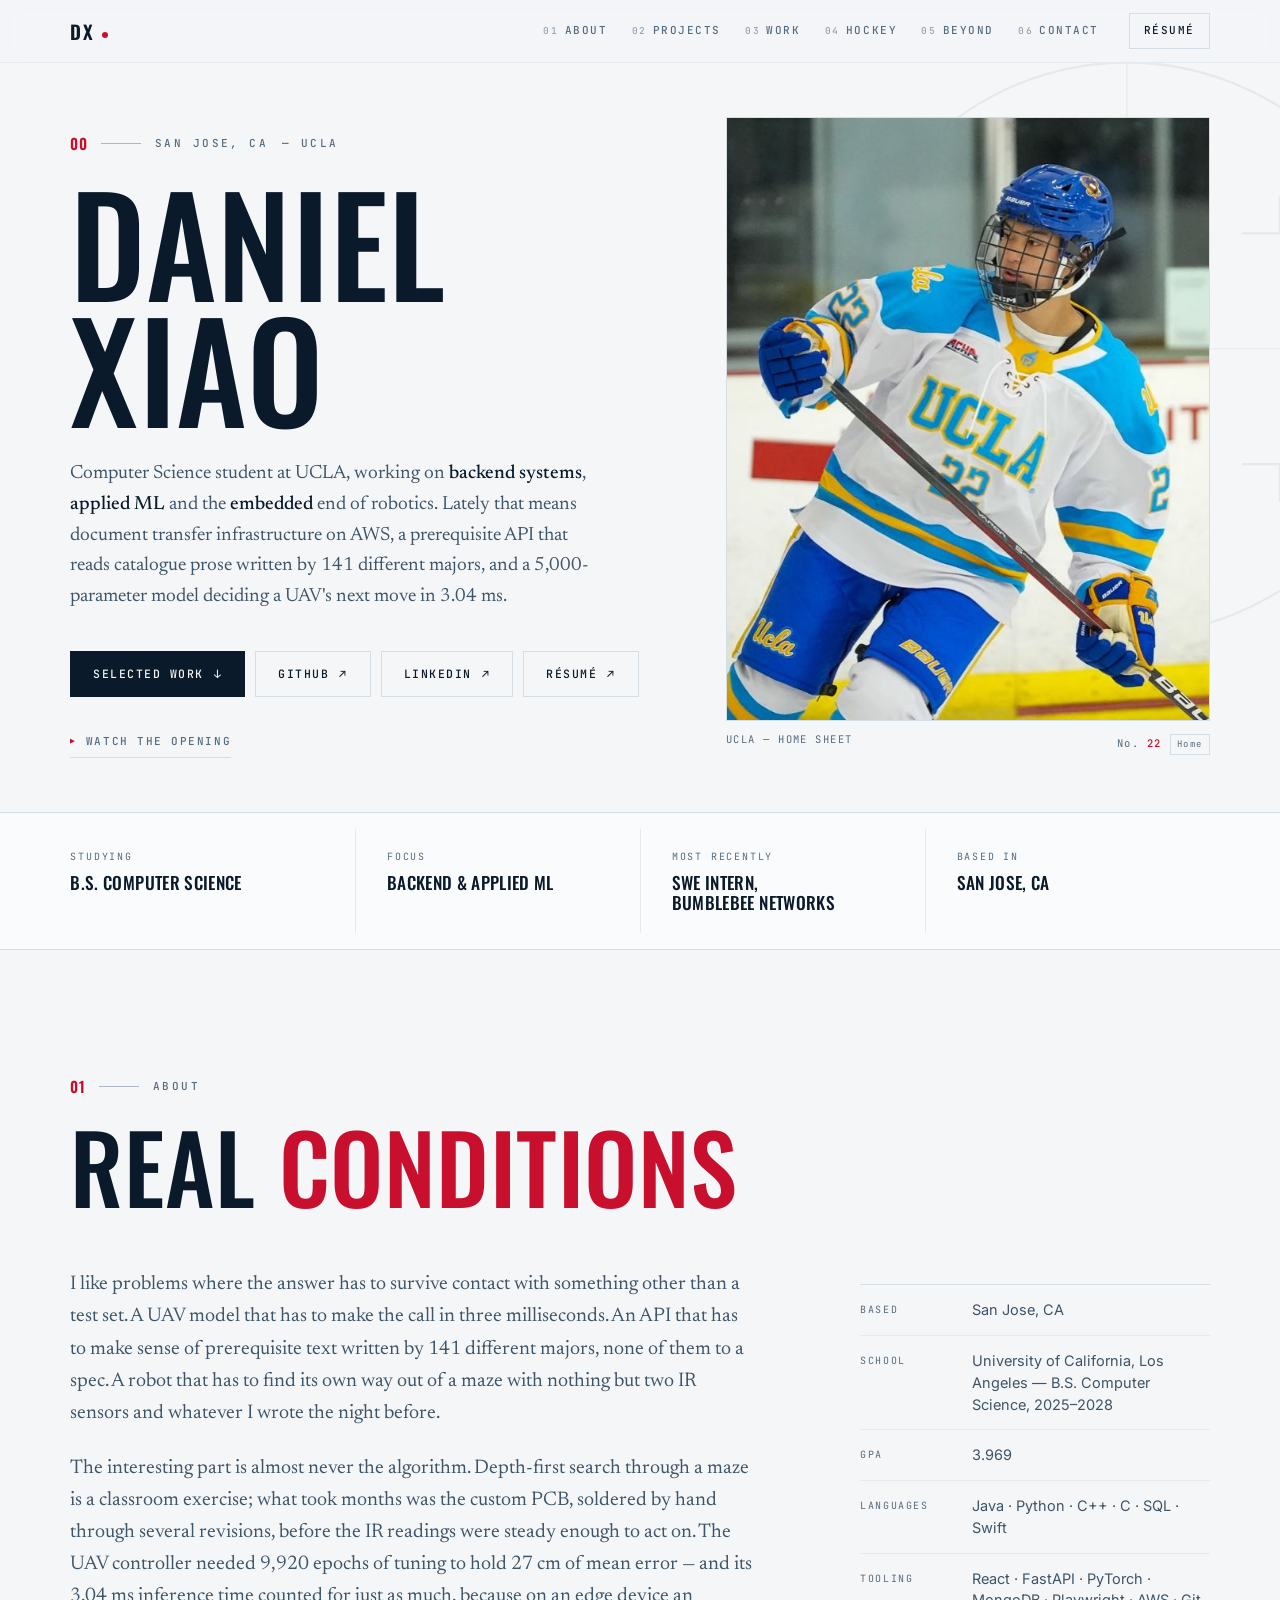
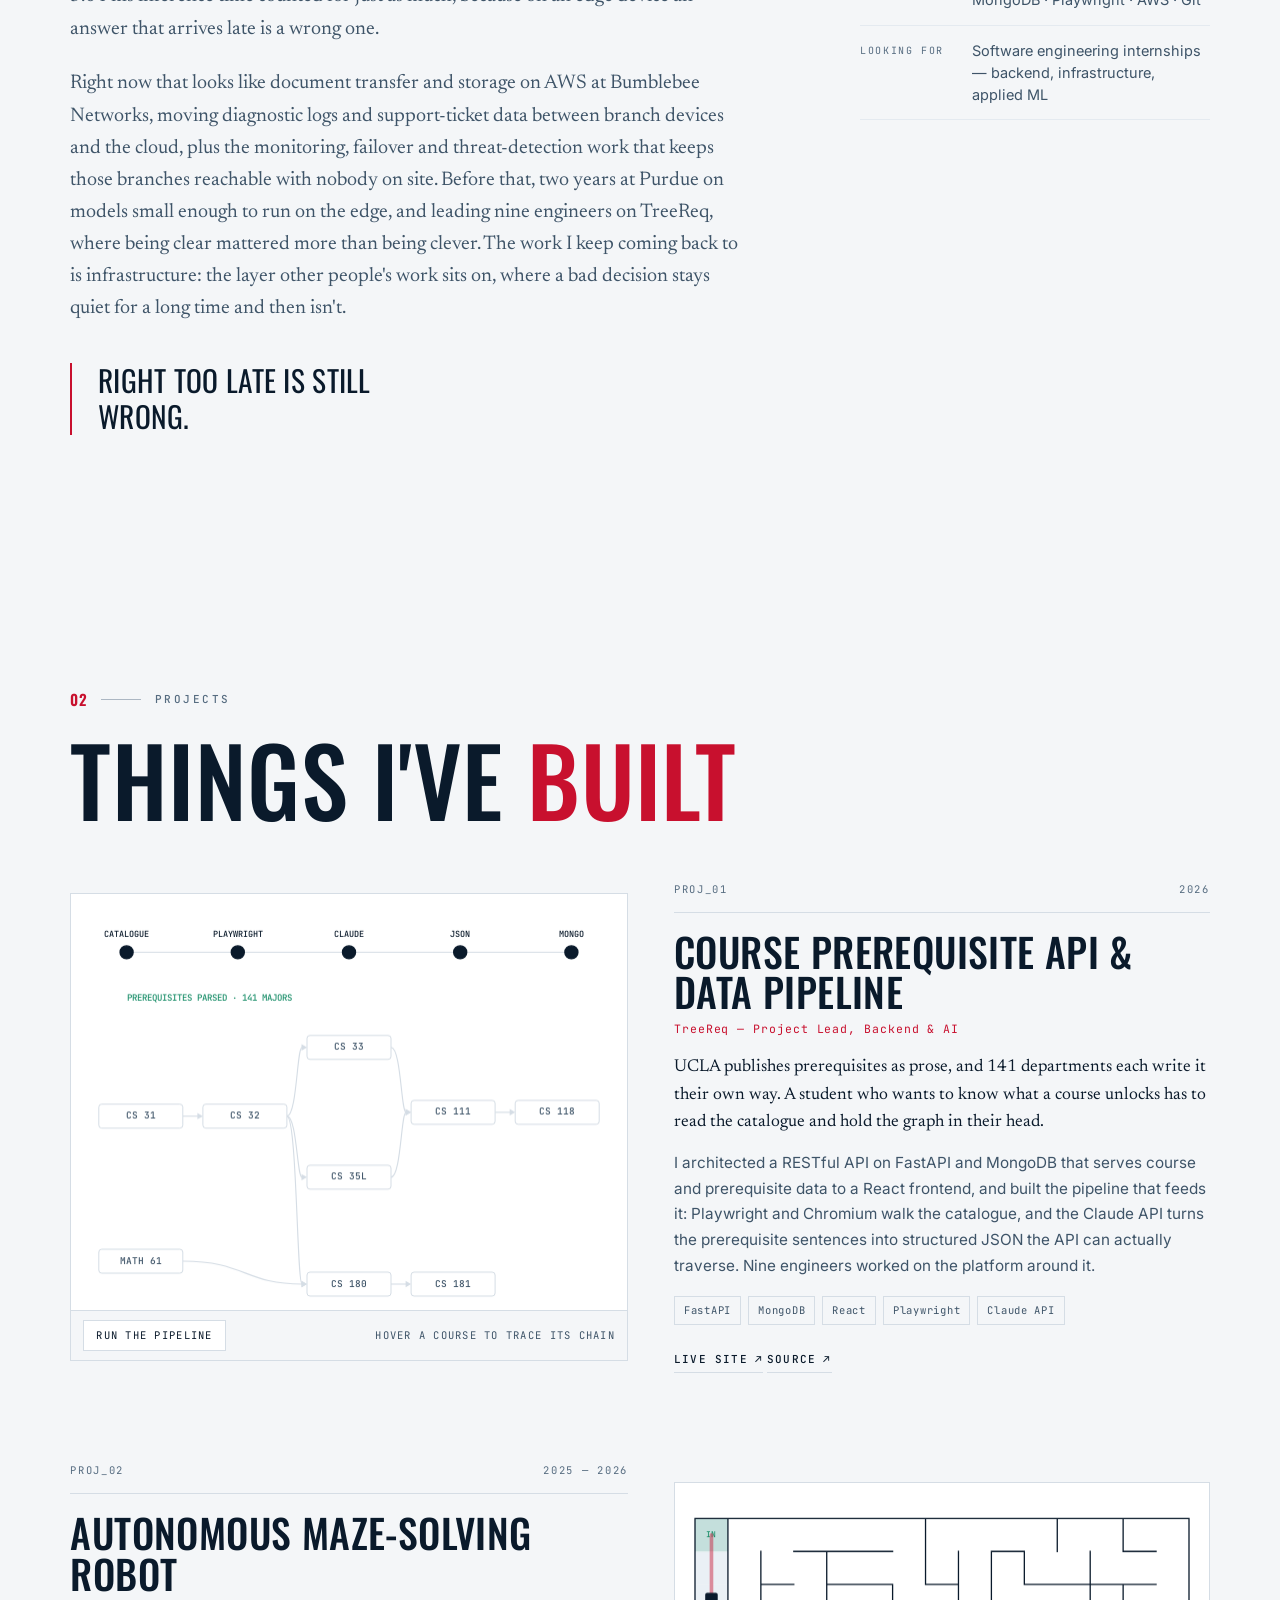
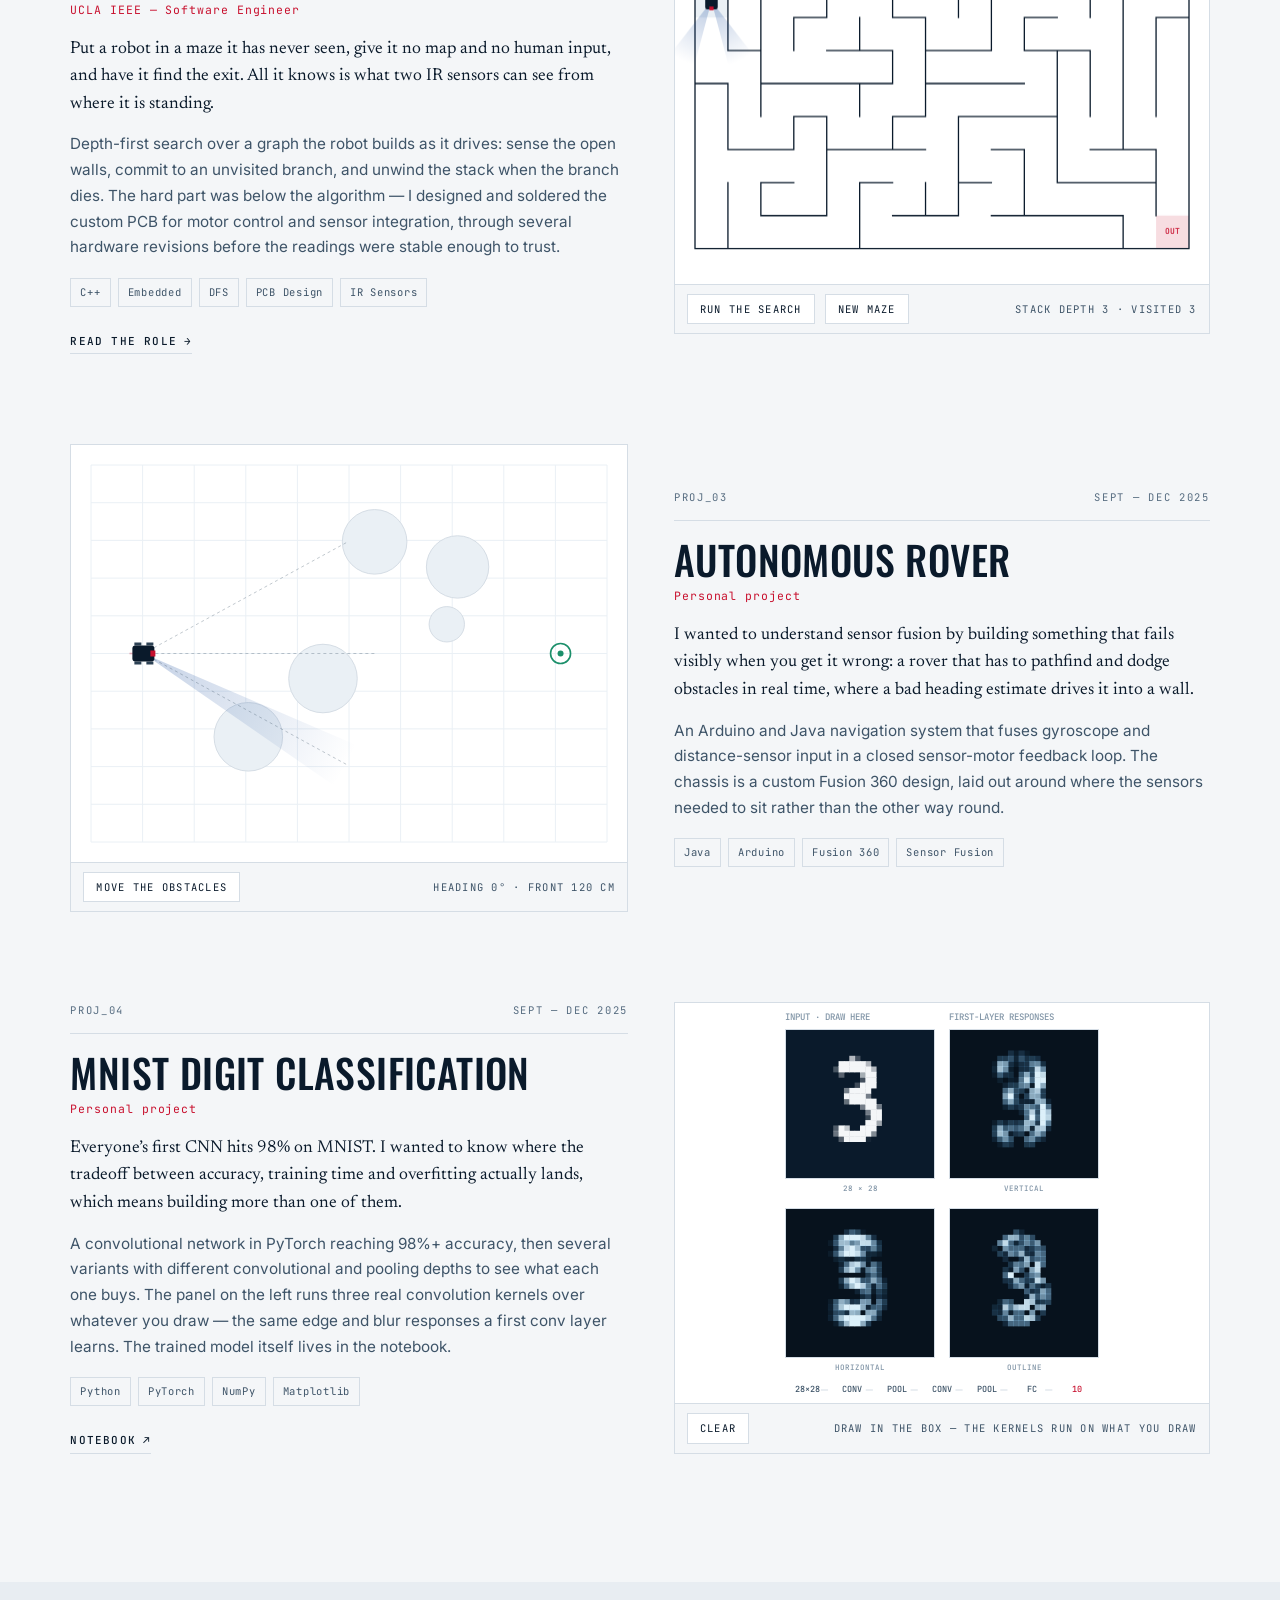
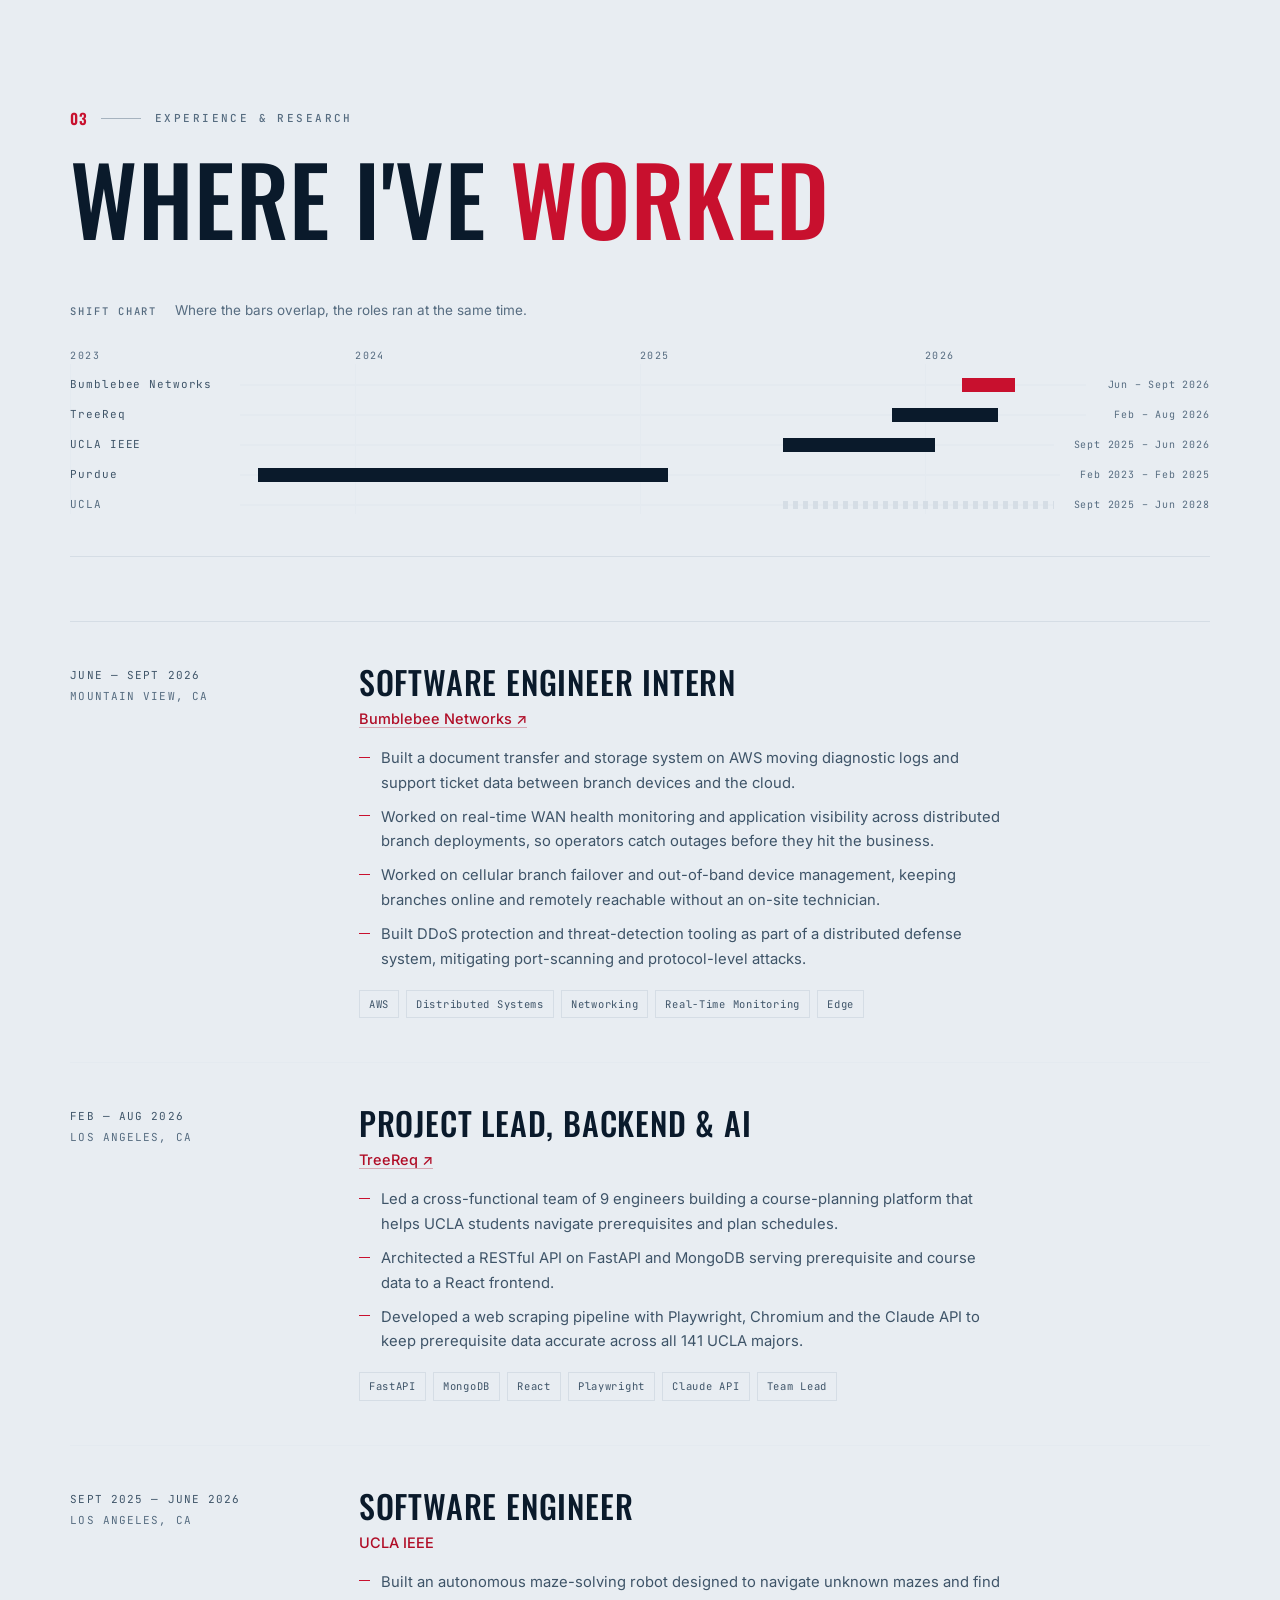
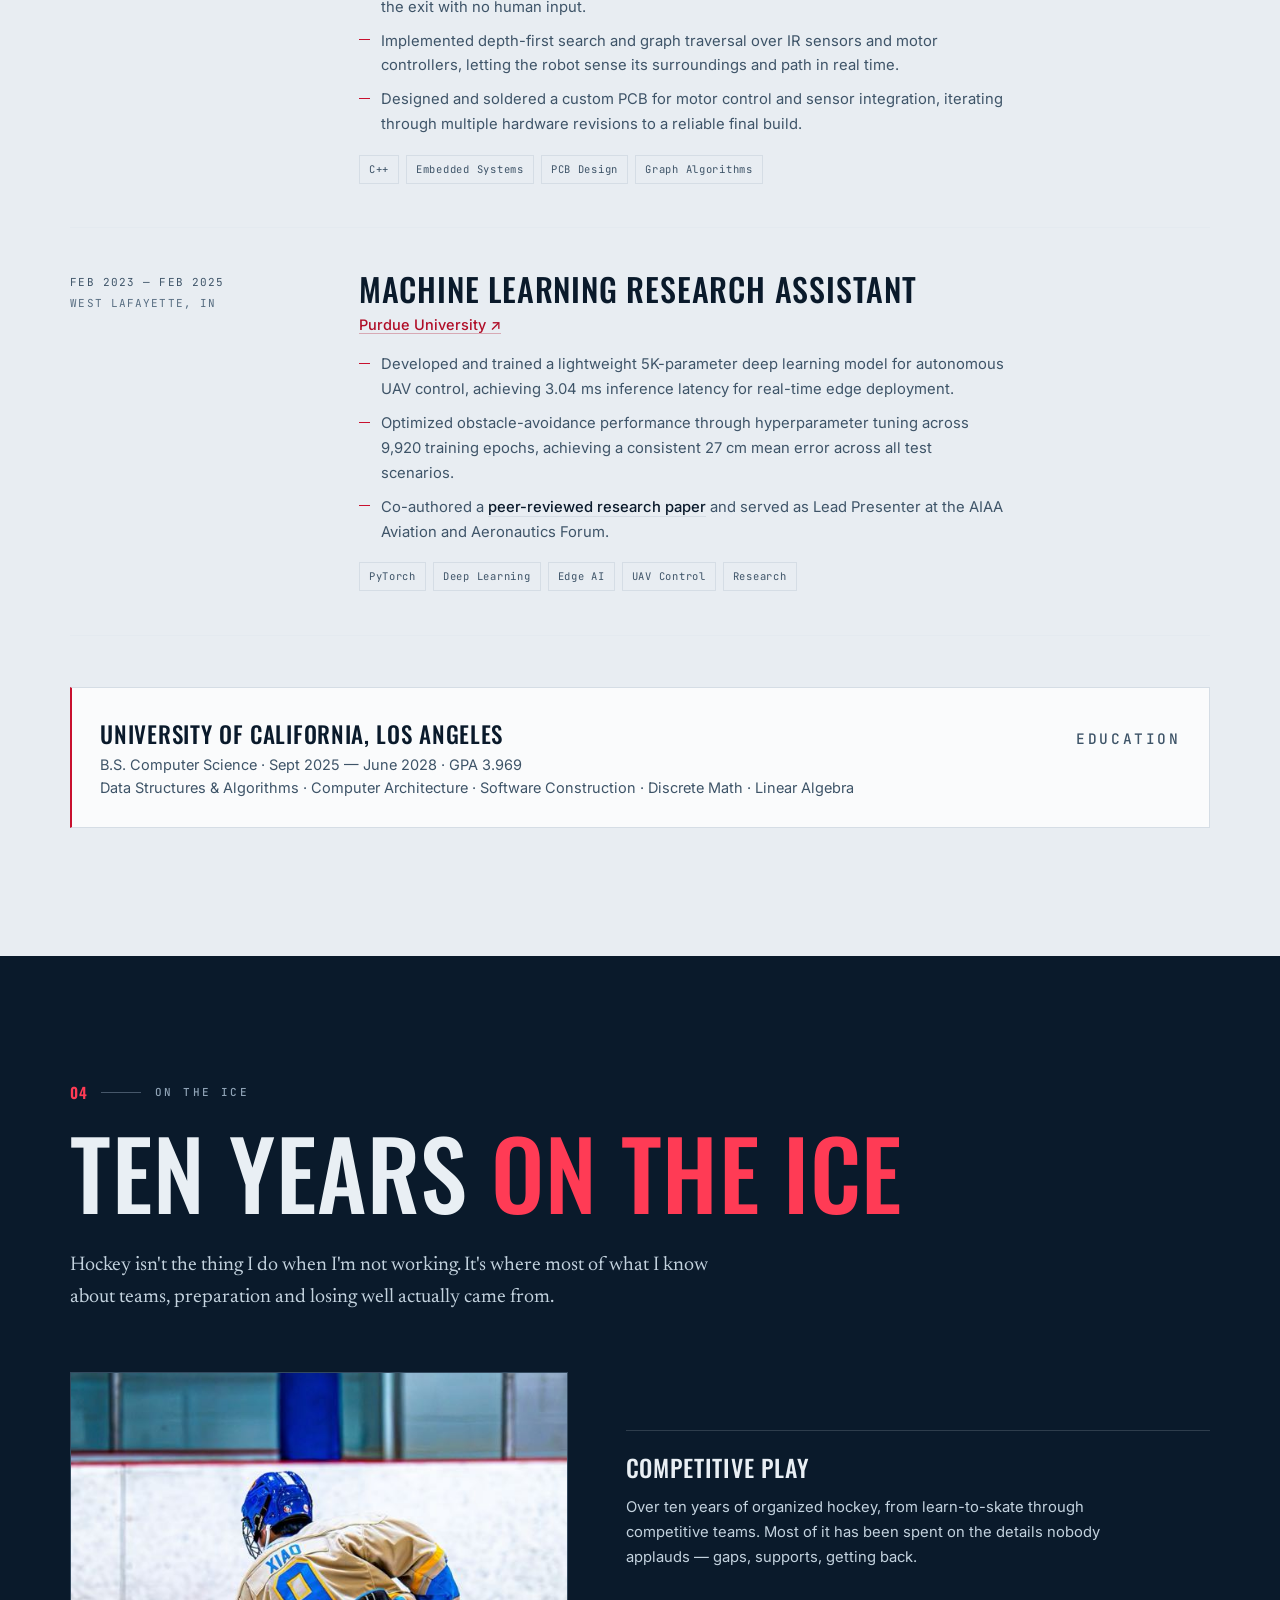
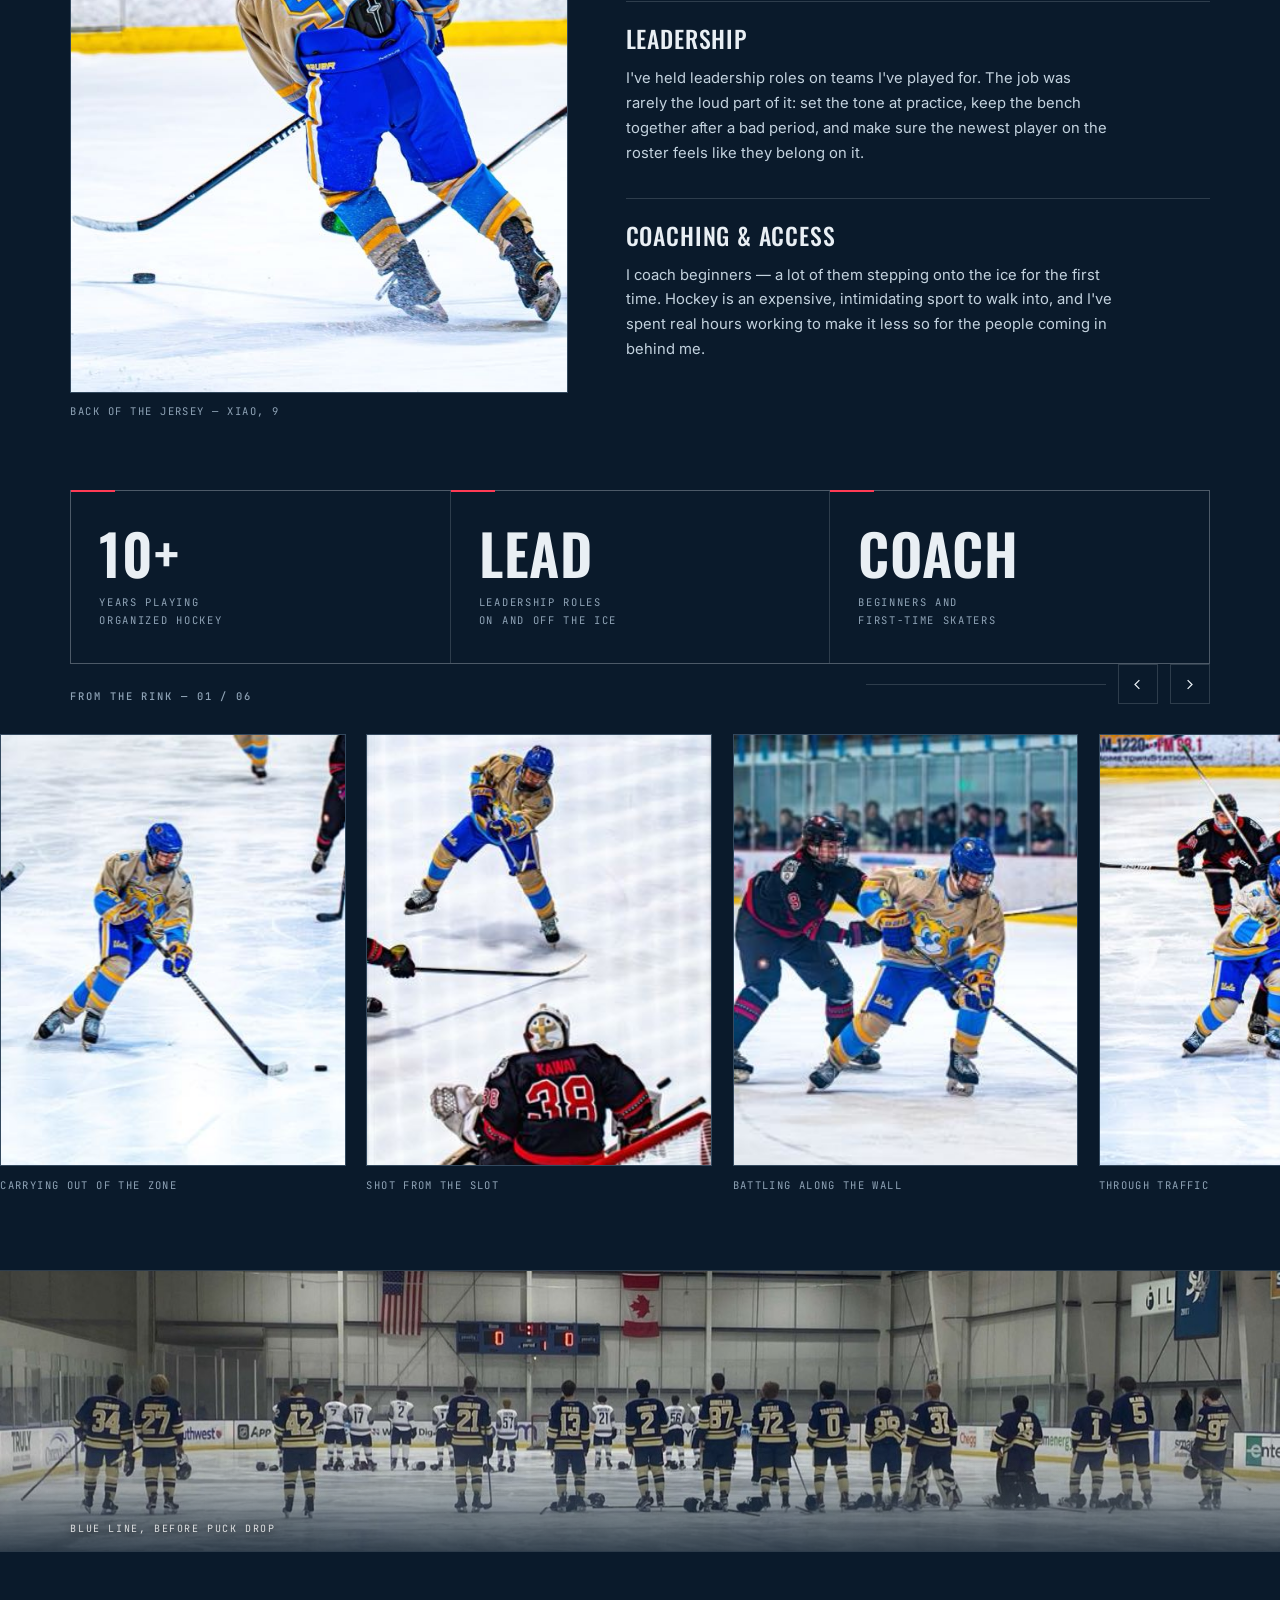
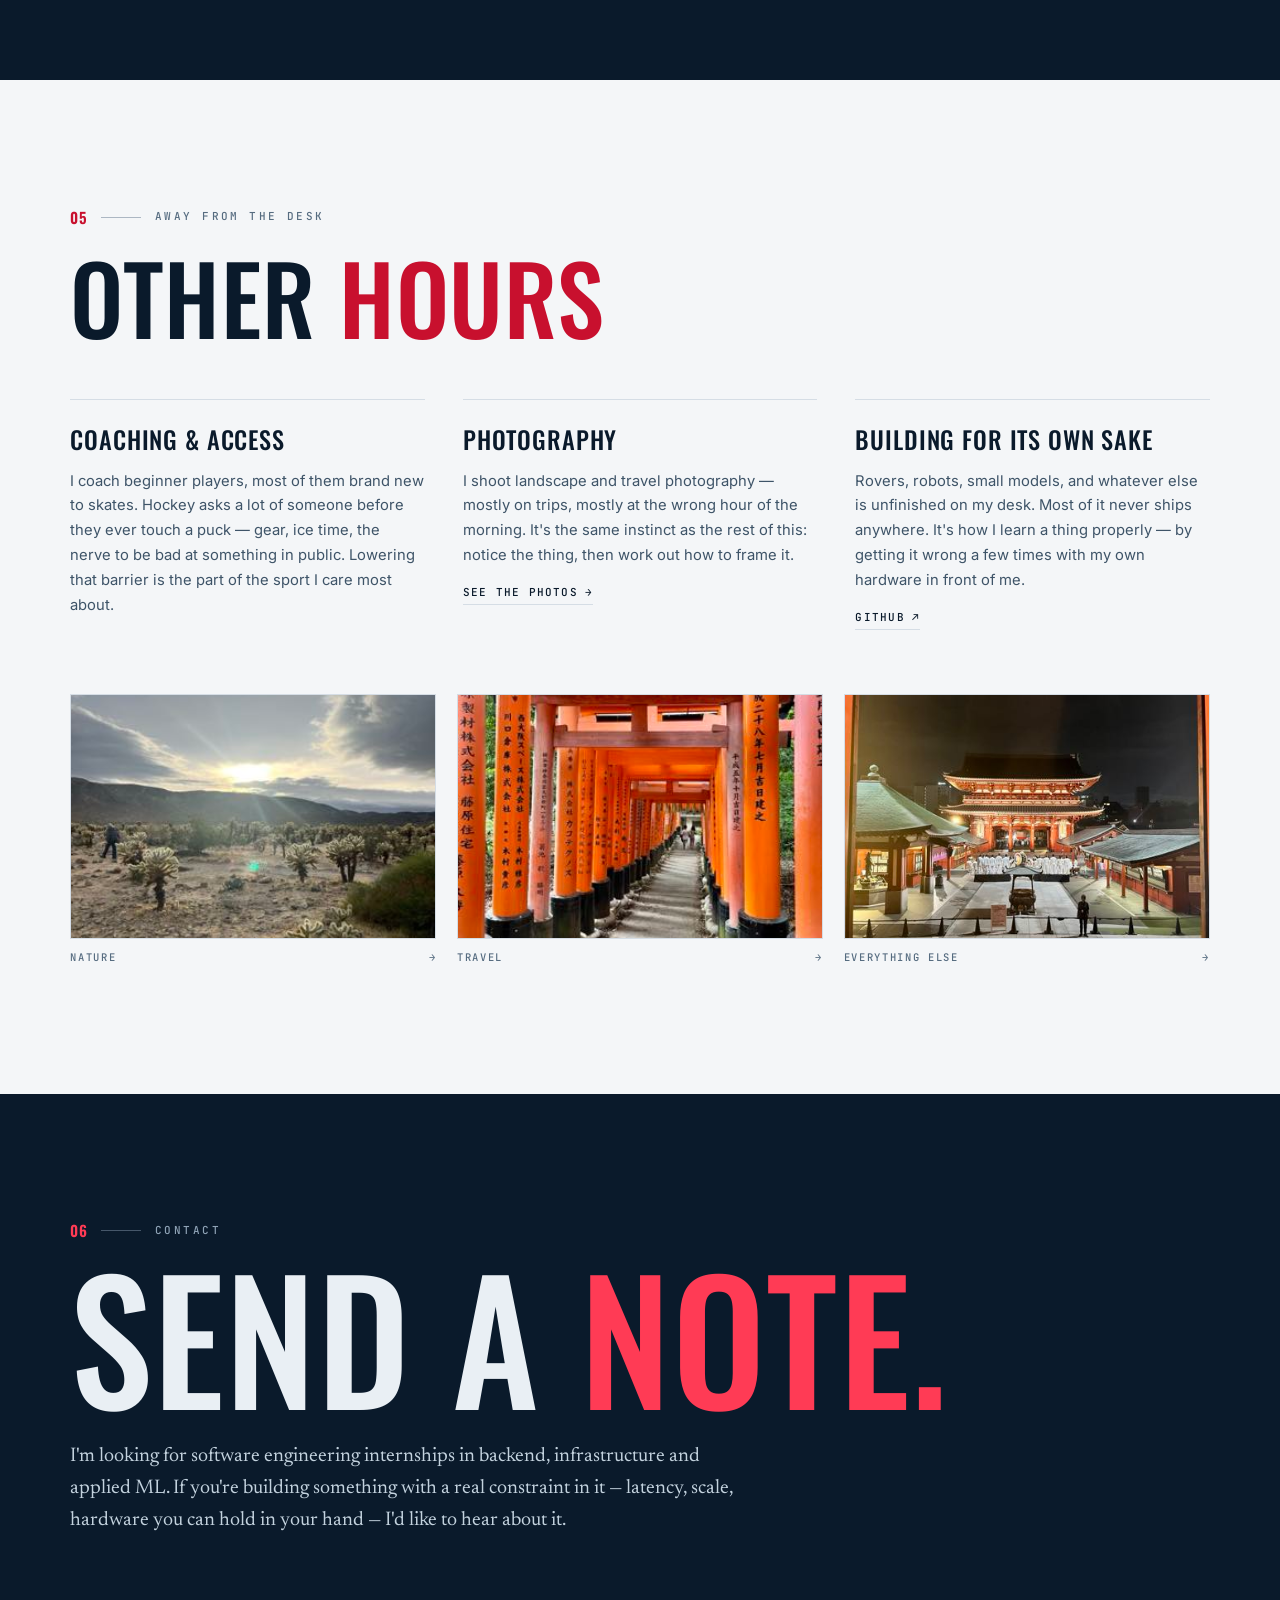
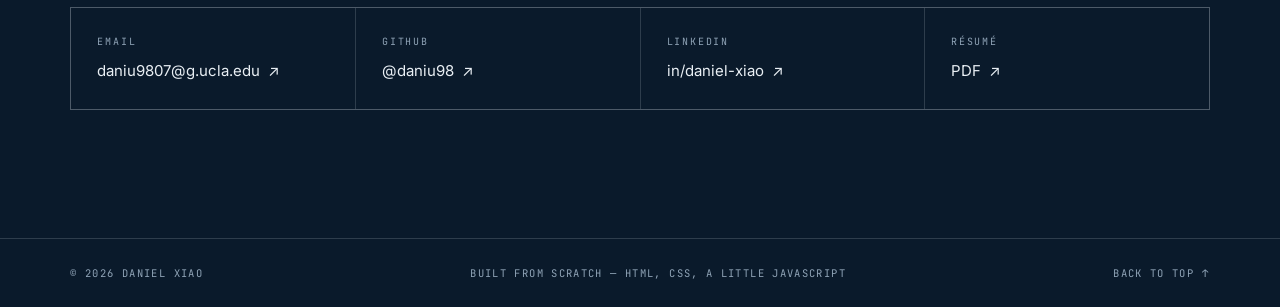
==== commit d66a90c1: "Lead with the work; add a shift chart to the experience section Order Hockey sat at 02, ahead of bot" ====
--- a/index.html
+++ b/index.html
@@ -50,9 +50,9 @@
 
     <nav class="nav-links" aria-label="Sections">
       <a href="#about"><span class="idx" aria-hidden="true">01</span>About</a>
-      <a href="#hockey"><span class="idx" aria-hidden="true">02</span>Hockey</a>
-      <a href="#projects"><span class="idx" aria-hidden="true">03</span>Projects</a>
-      <a href="#work"><span class="idx" aria-hidden="true">04</span>Work</a>
+      <a href="#projects"><span class="idx" aria-hidden="true">02</span>Projects</a>
+      <a href="#work"><span class="idx" aria-hidden="true">03</span>Work</a>
+      <a href="#hockey"><span class="idx" aria-hidden="true">04</span>Hockey</a>
       <a href="#beyond"><span class="idx" aria-hidden="true">05</span>Beyond</a>
       <a href="#contact"><span class="idx" aria-hidden="true">06</span>Contact</a>
     </nav>
@@ -68,9 +68,9 @@
 
   <div class="nav-panel" id="nav-panel" data-open="false" inert>
     <a href="#about"><span class="idx" aria-hidden="true">01</span>About</a>
-    <a href="#hockey"><span class="idx" aria-hidden="true">02</span>Hockey</a>
-    <a href="#projects"><span class="idx" aria-hidden="true">03</span>Projects</a>
-    <a href="#work"><span class="idx" aria-hidden="true">04</span>Work</a>
+    <a href="#projects"><span class="idx" aria-hidden="true">02</span>Projects</a>
+    <a href="#work"><span class="idx" aria-hidden="true">03</span>Work</a>
+    <a href="#hockey"><span class="idx" aria-hidden="true">04</span>Hockey</a>
     <a href="#beyond"><span class="idx" aria-hidden="true">05</span>Beyond</a>
     <a href="#contact"><span class="idx" aria-hidden="true">06</span>Contact</a>
     <a class="btn btn--solid" data-link="resume" href="assets/doc/Daniel-Xiao-Resume.pdf" target="_blank" rel="noopener">
@@ -230,11 +230,296 @@
   </div>
 </section>
 
-<!-- ============================ 02 HOCKEY ============================ -->
+<!-- ============================ 02 PROJECTS ============================ -->
+<section class="sec" id="projects" aria-labelledby="projects-h">
+  <div class="wrap">
+    <div class="sec-head reveal">
+      <p class="eyebrow"><span class="num">02</span><span class="bar" aria-hidden="true"></span>Projects</p>
+      <h2 class="h-sec" id="projects-h">Things I've <em>built</em></h2>
+    </div>
+
+    <div class="cases">
+
+      <!-- ---- 01 TreeReq ---- -->
+      <article class="case reveal">
+        <div class="case-demo">
+          <canvas data-demo="treereq" width="800" height="600" role="img"
+                  aria-label="Diagram of a course prerequisite graph: courses as nodes, prerequisites as arrows between them."></canvas>
+          <div class="demo-bar">
+            <button class="demo-btn" type="button" data-demo-act="scrape">Run the pipeline</button>
+            <span class="demo-read" data-demo-read>Hover a course to trace its chain</span>
+          </div>
+        </div>
+        <div class="case-body">
+          <p class="case-top"><span>Proj_01</span><span>2026</span></p>
+          <h3>Course Prerequisite API &amp; Data Pipeline</h3>
+          <p class="role">TreeReq — Project Lead, Backend &amp; AI</p>
+          <p class="problem">
+            UCLA publishes prerequisites as prose, and 141 departments each write it their own
+            way. A student who wants to know what a course unlocks has to read the catalogue
+            and hold the graph in their head.
+          </p>
+          <p class="build">
+            I architected a RESTful API on FastAPI and MongoDB that serves course and
+            prerequisite data to a React frontend, and built the pipeline that feeds it:
+            Playwright and Chromium walk the catalogue, and the Claude API turns the
+            prerequisite sentences into structured JSON the API can actually traverse.
+            Nine engineers worked on the platform around it.
+          </p>
+          <div class="tags">
+            <span class="tag">FastAPI</span><span class="tag">MongoDB</span><span class="tag">React</span>
+            <span class="tag">Playwright</span><span class="tag">Claude API</span>
+          </div>
+          <p class="proj-links">
+            <a data-link="treereq" href="https://treereq.com" target="_blank" rel="noopener">Live site <span class="arw" aria-hidden="true">↗</span></a>
+            <a data-link="treereqSource" href="https://github.com/daniu98/treereq" target="_blank" rel="noopener">Source <span class="arw" aria-hidden="true">↗</span></a>
+          </p>
+        </div>
+      </article>
+
+      <!-- ---- 02 Maze robot ---- -->
+      <article class="case reveal">
+        <div class="case-demo">
+          <canvas data-demo="maze" width="800" height="600" role="img"
+                  aria-label="Animation of a robot solving a maze by depth-first search, backtracking out of dead ends."></canvas>
+          <div class="demo-bar">
+            <button class="demo-btn" type="button" data-demo-act="run">Run the search</button>
+            <button class="demo-btn" type="button" data-demo-act="new">New maze</button>
+            <span class="demo-read" data-demo-read>Depth-first · backtracks on dead ends</span>
+          </div>
+        </div>
+        <div class="case-body">
+          <p class="case-top"><span>Proj_02</span><span>2025 — 2026</span></p>
+          <h3>Autonomous Maze-Solving Robot</h3>
+          <p class="role">UCLA IEEE — Software Engineer</p>
+          <p class="problem">
+            Put a robot in a maze it has never seen, give it no map and no human input, and
+            have it find the exit. All it knows is what two IR sensors can see from where it
+            is standing.
+          </p>
+          <p class="build">
+            Depth-first search over a graph the robot builds as it drives: sense the open
+            walls, commit to an unvisited branch, and unwind the stack when the branch dies.
+            The hard part was below the algorithm — I designed and soldered the custom PCB for
+            motor control and sensor integration, through several hardware revisions before
+            the readings were stable enough to trust.
+          </p>
+          <div class="tags">
+            <span class="tag">C++</span><span class="tag">Embedded</span><span class="tag">DFS</span>
+            <span class="tag">PCB Design</span><span class="tag">IR Sensors</span>
+          </div>
+          <p class="proj-links">
+            <a href="#work">Read the role <span class="arw" aria-hidden="true">→</span></a>
+          </p>
+        </div>
+      </article>
+
+      <!-- ---- 03 Rover ---- -->
+      <article class="case reveal">
+        <div class="case-demo">
+          <canvas data-demo="rover" width="800" height="600" role="img"
+                  aria-label="Animation of a rover sweeping a distance sensor and steering around obstacles."></canvas>
+          <div class="demo-bar">
+            <button class="demo-btn" type="button" data-demo-act="obst">Move the obstacles</button>
+            <span class="demo-read" data-demo-read>Heading —°</span>
+          </div>
+        </div>
+        <div class="case-body">
+          <p class="case-top"><span>Proj_03</span><span>Sept — Dec 2025</span></p>
+          <h3>Autonomous Rover</h3>
+          <p class="role">Personal project</p>
+          <p class="problem">
+            I wanted to understand sensor fusion by building something that fails visibly when
+            you get it wrong: a rover that has to pathfind and dodge obstacles in real time,
+            where a bad heading estimate drives it into a wall.
+          </p>
+          <p class="build">
+            An Arduino and Java navigation system that fuses gyroscope and distance-sensor
+            input in a closed sensor-motor feedback loop. The chassis is a custom Fusion 360
+            design, laid out around where the sensors needed to sit rather than the other way
+            round.
+          </p>
+          <div class="tags">
+            <span class="tag">Java</span><span class="tag">Arduino</span><span class="tag">Fusion 360</span>
+            <span class="tag">Sensor Fusion</span>
+          </div>
+        </div>
+      </article>
+
+      <!-- ---- 04 MNIST ---- -->
+      <article class="case reveal">
+        <div class="case-demo">
+          <canvas data-demo="mnist" width="800" height="600"
+                  aria-label="Draw a digit; the panel beside it shows real convolution kernels applied to your drawing."></canvas>
+          <div class="demo-bar">
+            <button class="demo-btn" type="button" data-demo-act="clear">Clear</button>
+            <span class="demo-read" data-demo-read>Draw in the box — the kernels run on what you draw</span>
+          </div>
+        </div>
+        <div class="case-body">
+          <p class="case-top"><span>Proj_04</span><span>Sept — Dec 2025</span></p>
+          <h3>MNIST Digit Classification</h3>
+          <p class="role">Personal project</p>
+          <p class="problem">
+            Everyone&rsquo;s first CNN hits 98% on MNIST. I wanted to know where the tradeoff
+            between accuracy, training time and overfitting actually lands, which means
+            building more than one of them.
+          </p>
+          <p class="build">
+            A convolutional network in PyTorch reaching 98%+ accuracy, then several variants
+            with different convolutional and pooling depths to see what each one buys. The
+            panel on the left runs three real convolution kernels over whatever you draw —
+            the same edge and blur responses a first conv layer learns. The trained model
+            itself lives in the notebook.
+          </p>
+          <div class="tags">
+            <span class="tag">Python</span><span class="tag">PyTorch</span><span class="tag">NumPy</span>
+            <span class="tag">Matplotlib</span>
+          </div>
+          <p class="proj-links">
+            <a data-link="mnistNotebook" href="https://colab.research.google.com/drive/1HHswCzuCuXArwtf1NBRv7ikT0AHCt6qm?usp=sharing" target="_blank" rel="noopener">Notebook <span class="arw" aria-hidden="true">↗</span></a>
+          </p>
+        </div>
+      </article>
+
+    </div>
+  </div>
+</section>
+
+<!-- ============================ 03 WORK ============================ -->
+<section class="sec sec--tint" id="work" aria-labelledby="work-h">
+  <div class="wrap">
+    <div class="sec-head reveal">
+      <p class="eyebrow"><span class="num">03</span><span class="bar" aria-hidden="true"></span>Experience &amp; research</p>
+      <h2 class="h-sec" id="work-h">Where I've <em>worked</em></h2>
+    </div>
+
+
+    <!-- A shift chart: the view a coach reads after a game to see who was out
+         and when. Same dates as the rows below, drawn on one axis so the
+         overlaps are visible. Positions are percentages of a Jan 2023 - Dec 2026
+         axis: ((year-2023)*12 + month-1) / 48 * 100. -->
+    <figure class="shifts reveal">
+      <figcaption class="shifts-cap">
+        <span class="label">Shift chart</span>
+        <span class="shifts-note">Where the bars overlap, the roles ran at the same time.</span>
+      </figcaption>
+
+      <div class="shifts-plot">
+        <div class="shifts-axis" aria-hidden="true">
+          <span style="--s:0">2023</span><span style="--s:25">2024</span>
+          <span style="--s:50">2025</span><span style="--s:75">2026</span>
+        </div>
+
+        <ul class="shifts-rows">
+          <li><span class="shift-name">Bumblebee Networks</span>
+            <span class="shift-lane"><span class="shift-bar is-now" data-shift="bumblebee" style="--s:85.4;--w:6.3"></span></span>
+            <span class="shift-when">Jun – Sept 2026</span></li>
+          <li><span class="shift-name">TreeReq</span>
+            <span class="shift-lane"><span class="shift-bar" data-shift="treereq" style="--s:77.1;--w:12.5"></span></span>
+            <span class="shift-when">Feb – Aug 2026</span></li>
+          <li><span class="shift-name">UCLA IEEE</span>
+            <span class="shift-lane"><span class="shift-bar" data-shift="ieee" style="--s:66.7;--w:18.7"></span></span>
+            <span class="shift-when">Sept 2025 – Jun 2026</span></li>
+          <li><span class="shift-name">Purdue</span>
+            <span class="shift-lane"><span class="shift-bar" data-shift="purdue" style="--s:2.1;--w:50"></span></span>
+            <span class="shift-when">Feb 2023 – Feb 2025</span></li>
+          <li class="shifts-edu"><span class="shift-name">UCLA</span>
+            <span class="shift-lane"><span class="shift-bar is-edu" style="--s:66.7;--w:33.3"></span></span>
+            <span class="shift-when">Sept 2025 – Jun 2028</span></li>
+        </ul>
+      </div>
+    </figure>
+
+    <div class="cv">
+
+      <article class="cv-row reveal" data-role="bumblebee">
+        <p class="cv-when">June — Sept 2026<span class="place">Mountain View, CA</span></p>
+        <div>
+          <h3 class="cv-role">Software Engineer Intern</h3>
+          <p class="cv-org"><a data-link="bumblebee" href="https://www.bumblebeenet.com" target="_blank" rel="noopener">Bumblebee Networks ↗</a></p>
+          <ul class="cv-list">
+            <li>Built a document transfer and storage system on AWS moving diagnostic logs and support ticket data between branch devices and the cloud.</li>
+            <li>Worked on real-time WAN health monitoring and application visibility across distributed branch deployments, so operators catch outages before they hit the business.</li>
+            <li>Worked on cellular branch failover and out-of-band device management, keeping branches online and remotely reachable without an on-site technician.</li>
+            <li>Built DDoS protection and threat-detection tooling as part of a distributed defense system, mitigating port-scanning and protocol-level attacks.</li>
+          </ul>
+          <div class="tags">
+            <span class="tag">AWS</span><span class="tag">Distributed Systems</span><span class="tag">Networking</span>
+            <span class="tag">Real-Time Monitoring</span><span class="tag">Edge</span>
+          </div>
+        </div>
+      </article>
+
+      <article class="cv-row reveal" data-role="treereq">
+        <p class="cv-when">Feb — Aug 2026<span class="place">Los Angeles, CA</span></p>
+        <div>
+          <h3 class="cv-role">Project Lead, Backend &amp; AI</h3>
+          <p class="cv-org"><a data-link="treereq" href="https://treereq.com" target="_blank" rel="noopener">TreeReq ↗</a></p>
+          <ul class="cv-list">
+            <li>Led a cross-functional team of 9 engineers building a course-planning platform that helps UCLA students navigate prerequisites and plan schedules.</li>
+            <li>Architected a RESTful API on FastAPI and MongoDB serving prerequisite and course data to a React frontend.</li>
+            <li>Developed a web scraping pipeline with Playwright, Chromium and the Claude API to keep prerequisite data accurate across all 141 UCLA majors.</li>
+          </ul>
+          <div class="tags">
+            <span class="tag">FastAPI</span><span class="tag">MongoDB</span><span class="tag">React</span>
+            <span class="tag">Playwright</span><span class="tag">Claude API</span><span class="tag">Team Lead</span>
+          </div>
+        </div>
+      </article>
+
+      <article class="cv-row reveal" data-role="ieee">
+        <p class="cv-when">Sept 2025 — June 2026<span class="place">Los Angeles, CA</span></p>
+        <div>
+          <h3 class="cv-role">Software Engineer</h3>
+          <p class="cv-org">UCLA IEEE</p>
+          <ul class="cv-list">
+            <li>Built an autonomous maze-solving robot designed to navigate unknown mazes and find the exit with no human input.</li>
+            <li>Implemented depth-first search and graph traversal over IR sensors and motor controllers, letting the robot sense its surroundings and path in real time.</li>
+            <li>Designed and soldered a custom PCB for motor control and sensor integration, iterating through multiple hardware revisions to a reliable final build.</li>
+          </ul>
+          <div class="tags">
+            <span class="tag">C++</span><span class="tag">Embedded Systems</span><span class="tag">PCB Design</span>
+            <span class="tag">Graph Algorithms</span>
+          </div>
+        </div>
+      </article>
+
+      <article class="cv-row reveal" data-role="purdue">
+        <p class="cv-when">Feb 2023 — Feb 2025<span class="place">West Lafayette, IN</span></p>
+        <div>
+          <h3 class="cv-role">Machine Learning Research Assistant</h3>
+          <p class="cv-org"><a data-link="purdue" href="https://www.purdue.edu" target="_blank" rel="noopener">Purdue University ↗</a></p>
+          <ul class="cv-list">
+            <li>Developed and trained a lightweight 5K-parameter deep learning model for autonomous UAV control, achieving 3.04 ms inference latency for real-time edge deployment.</li>
+            <li>Optimized obstacle-avoidance performance through hyperparameter tuning across 9,920 training epochs, achieving a consistent 27 cm mean error across all test scenarios.</li>
+            <li>Co-authored a <a data-link="aiaaPaper" href="https://arc.aiaa.org/doi/10.2514/6.2024-4123" target="_blank" rel="noopener">peer-reviewed research paper</a> and served as Lead Presenter at the AIAA Aviation and Aeronautics Forum.</li>
+          </ul>
+          <div class="tags">
+            <span class="tag">PyTorch</span><span class="tag">Deep Learning</span><span class="tag">Edge AI</span>
+            <span class="tag">UAV Control</span><span class="tag">Research</span>
+          </div>
+        </div>
+      </article>
+
+    </div>
+
+    <div class="edu reveal">
+      <div>
+        <h3>University of California, Los Angeles</h3>
+        <p>B.S. Computer Science · Sept 2025 — June 2028 · GPA 3.969</p>
+        <p>Data Structures &amp; Algorithms · Computer Architecture · Software Construction · Discrete Math · Linear Algebra</p>
+      </div>
+      <p class="label">Education</p>
+    </div>
+  </div>
+</section>
+
+<!-- ============================ 04 HOCKEY ============================ -->
 <section class="sec sec--dark" id="hockey" aria-labelledby="hockey-h">
   <div class="wrap">
     <div class="sec-head reveal">
-      <p class="eyebrow"><span class="num">02</span><span class="bar" aria-hidden="true"></span>On the ice</p>
+      <p class="eyebrow"><span class="num">04</span><span class="bar" aria-hidden="true"></span>On the ice</p>
       <h2 class="h-sec" id="hockey-h">Ten years <em>on the ice</em></h2>
       <p class="lead">
         Hockey isn't the thing I do when I'm not working. It's where most of what I know about
@@ -355,254 +640,6 @@
            alt="A team lined up along the blue line for the national anthem">
       <figcaption>Blue line, before puck drop</figcaption>
     </figure>
-  </div>
-</section>
-
-<!-- ============================ 03 PROJECTS ============================ -->
-<section class="sec" id="projects" aria-labelledby="projects-h">
-  <div class="wrap">
-    <div class="sec-head reveal">
-      <p class="eyebrow"><span class="num">03</span><span class="bar" aria-hidden="true"></span>Projects</p>
-      <h2 class="h-sec" id="projects-h">Things I've <em>built</em></h2>
-    </div>
-
-    <div class="cases">
-
-      <!-- ---- 01 TreeReq ---- -->
-      <article class="case reveal">
-        <div class="case-demo">
-          <canvas data-demo="treereq" width="800" height="600" role="img"
-                  aria-label="Diagram of a course prerequisite graph: courses as nodes, prerequisites as arrows between them."></canvas>
-          <div class="demo-bar">
-            <button class="demo-btn" type="button" data-demo-act="scrape">Run the pipeline</button>
-            <span class="demo-read" data-demo-read>Hover a course to trace its chain</span>
-          </div>
-        </div>
-        <div class="case-body">
-          <p class="case-top"><span>Proj_01</span><span>2026</span></p>
-          <h3>Course Prerequisite API &amp; Data Pipeline</h3>
-          <p class="role">TreeReq — Project Lead, Backend &amp; AI</p>
-          <p class="problem">
-            UCLA publishes prerequisites as prose, and 141 departments each write it their own
-            way. A student who wants to know what a course unlocks has to read the catalogue
-            and hold the graph in their head.
-          </p>
-          <p class="build">
-            I architected a RESTful API on FastAPI and MongoDB that serves course and
-            prerequisite data to a React frontend, and built the pipeline that feeds it:
-            Playwright and Chromium walk the catalogue, and the Claude API turns the
-            prerequisite sentences into structured JSON the API can actually traverse.
-            Nine engineers worked on the platform around it.
-          </p>
-          <div class="tags">
-            <span class="tag">FastAPI</span><span class="tag">MongoDB</span><span class="tag">React</span>
-            <span class="tag">Playwright</span><span class="tag">Claude API</span>
-          </div>
-          <p class="proj-links">
-            <a data-link="treereq" href="https://treereq.com" target="_blank" rel="noopener">Live site <span class="arw" aria-hidden="true">↗</span></a>
-            <a data-link="treereqSource" href="https://github.com/daniu98/treereq" target="_blank" rel="noopener">Source <span class="arw" aria-hidden="true">↗</span></a>
-          </p>
-        </div>
-      </article>
-
-      <!-- ---- 02 Maze robot ---- -->
-      <article class="case reveal">
-        <div class="case-demo">
-          <canvas data-demo="maze" width="800" height="600" role="img"
-                  aria-label="Animation of a robot solving a maze by depth-first search, backtracking out of dead ends."></canvas>
-          <div class="demo-bar">
-            <button class="demo-btn" type="button" data-demo-act="run">Run the search</button>
-            <button class="demo-btn" type="button" data-demo-act="new">New maze</button>
-            <span class="demo-read" data-demo-read>Depth-first · backtracks on dead ends</span>
-          </div>
-        </div>
-        <div class="case-body">
-          <p class="case-top"><span>Proj_02</span><span>2025 — 2026</span></p>
-          <h3>Autonomous Maze-Solving Robot</h3>
-          <p class="role">UCLA IEEE — Software Engineer</p>
-          <p class="problem">
-            Put a robot in a maze it has never seen, give it no map and no human input, and
-            have it find the exit. All it knows is what two IR sensors can see from where it
-            is standing.
-          </p>
-          <p class="build">
-            Depth-first search over a graph the robot builds as it drives: sense the open
-            walls, commit to an unvisited branch, and unwind the stack when the branch dies.
-            The hard part was below the algorithm — I designed and soldered the custom PCB for
-            motor control and sensor integration, through several hardware revisions before
-            the readings were stable enough to trust.
-          </p>
-          <div class="tags">
-            <span class="tag">C++</span><span class="tag">Embedded</span><span class="tag">DFS</span>
-            <span class="tag">PCB Design</span><span class="tag">IR Sensors</span>
-          </div>
-          <p class="proj-links">
-            <a href="#work">Read the role <span class="arw" aria-hidden="true">→</span></a>
-          </p>
-        </div>
-      </article>
-
-      <!-- ---- 03 Rover ---- -->
-      <article class="case reveal">
-        <div class="case-demo">
-          <canvas data-demo="rover" width="800" height="600" role="img"
-                  aria-label="Animation of a rover sweeping a distance sensor and steering around obstacles."></canvas>
-          <div class="demo-bar">
-            <button class="demo-btn" type="button" data-demo-act="obst">Move the obstacles</button>
-            <span class="demo-read" data-demo-read>Heading —°</span>
-          </div>
-        </div>
-        <div class="case-body">
-          <p class="case-top"><span>Proj_03</span><span>Sept — Dec 2025</span></p>
-          <h3>Autonomous Rover</h3>
-          <p class="role">Personal project</p>
-          <p class="problem">
-            I wanted to understand sensor fusion by building something that fails visibly when
-            you get it wrong: a rover that has to pathfind and dodge obstacles in real time,
-            where a bad heading estimate drives it into a wall.
-          </p>
-          <p class="build">
-            An Arduino and Java navigation system that fuses gyroscope and distance-sensor
-            input in a closed sensor-motor feedback loop. The chassis is a custom Fusion 360
-            design, laid out around where the sensors needed to sit rather than the other way
-            round.
-          </p>
-          <div class="tags">
-            <span class="tag">Java</span><span class="tag">Arduino</span><span class="tag">Fusion 360</span>
-            <span class="tag">Sensor Fusion</span>
-          </div>
-        </div>
-      </article>
-
-      <!-- ---- 04 MNIST ---- -->
-      <article class="case reveal">
-        <div class="case-demo">
-          <canvas data-demo="mnist" width="800" height="600"
-                  aria-label="Draw a digit; the panel beside it shows real convolution kernels applied to your drawing."></canvas>
-          <div class="demo-bar">
-            <button class="demo-btn" type="button" data-demo-act="clear">Clear</button>
-            <span class="demo-read" data-demo-read>Draw in the box — the kernels run on what you draw</span>
-          </div>
-        </div>
-        <div class="case-body">
-          <p class="case-top"><span>Proj_04</span><span>Sept — Dec 2025</span></p>
-          <h3>MNIST Digit Classification</h3>
-          <p class="role">Personal project</p>
-          <p class="problem">
-            Everyone&rsquo;s first CNN hits 98% on MNIST. I wanted to know where the tradeoff
-            between accuracy, training time and overfitting actually lands, which means
-            building more than one of them.
-          </p>
-          <p class="build">
-            A convolutional network in PyTorch reaching 98%+ accuracy, then several variants
-            with different convolutional and pooling depths to see what each one buys. The
-            panel on the left runs three real convolution kernels over whatever you draw —
-            the same edge and blur responses a first conv layer learns. The trained model
-            itself lives in the notebook.
-          </p>
-          <div class="tags">
-            <span class="tag">Python</span><span class="tag">PyTorch</span><span class="tag">NumPy</span>
-            <span class="tag">Matplotlib</span>
-          </div>
-          <p class="proj-links">
-            <a data-link="mnistNotebook" href="https://colab.research.google.com/drive/1HHswCzuCuXArwtf1NBRv7ikT0AHCt6qm?usp=sharing" target="_blank" rel="noopener">Notebook <span class="arw" aria-hidden="true">↗</span></a>
-          </p>
-        </div>
-      </article>
-
-    </div>
-  </div>
-</section>
-
-<!-- ============================ 04 WORK ============================ -->
-<section class="sec sec--tint" id="work" aria-labelledby="work-h">
-  <div class="wrap">
-    <div class="sec-head reveal">
-      <p class="eyebrow"><span class="num">04</span><span class="bar" aria-hidden="true"></span>Experience &amp; research</p>
-      <h2 class="h-sec" id="work-h">Where I've <em>worked</em></h2>
-    </div>
-
-    <div class="cv">
-
-      <article class="cv-row reveal">
-        <p class="cv-when">June — Sept 2026<span class="place">Mountain View, CA</span></p>
-        <div>
-          <h3 class="cv-role">Software Engineer Intern</h3>
-          <p class="cv-org"><a data-link="bumblebee" href="https://www.bumblebeenet.com" target="_blank" rel="noopener">Bumblebee Networks ↗</a></p>
-          <ul class="cv-list">
-            <li>Built a document transfer and storage system on AWS moving diagnostic logs and support ticket data between branch devices and the cloud.</li>
-            <li>Worked on real-time WAN health monitoring and application visibility across distributed branch deployments, so operators catch outages before they hit the business.</li>
-            <li>Worked on cellular branch failover and out-of-band device management, keeping branches online and remotely reachable without an on-site technician.</li>
-            <li>Built DDoS protection and threat-detection tooling as part of a distributed defense system, mitigating port-scanning and protocol-level attacks.</li>
-          </ul>
-          <div class="tags">
-            <span class="tag">AWS</span><span class="tag">Distributed Systems</span><span class="tag">Networking</span>
-            <span class="tag">Real-Time Monitoring</span><span class="tag">Edge</span>
-          </div>
-        </div>
-      </article>
-
-      <article class="cv-row reveal">
-        <p class="cv-when">Feb — Aug 2026<span class="place">Los Angeles, CA</span></p>
-        <div>
-          <h3 class="cv-role">Project Lead, Backend &amp; AI</h3>
-          <p class="cv-org"><a data-link="treereq" href="https://treereq.com" target="_blank" rel="noopener">TreeReq ↗</a></p>
-          <ul class="cv-list">
-            <li>Led a cross-functional team of 9 engineers building a course-planning platform that helps UCLA students navigate prerequisites and plan schedules.</li>
-            <li>Architected a RESTful API on FastAPI and MongoDB serving prerequisite and course data to a React frontend.</li>
-            <li>Developed a web scraping pipeline with Playwright, Chromium and the Claude API to keep prerequisite data accurate across all 141 UCLA majors.</li>
-          </ul>
-          <div class="tags">
-            <span class="tag">FastAPI</span><span class="tag">MongoDB</span><span class="tag">React</span>
-            <span class="tag">Playwright</span><span class="tag">Claude API</span><span class="tag">Team Lead</span>
-          </div>
-        </div>
-      </article>
-
-      <article class="cv-row reveal">
-        <p class="cv-when">Sept 2025 — June 2026<span class="place">Los Angeles, CA</span></p>
-        <div>
-          <h3 class="cv-role">Software Engineer</h3>
-          <p class="cv-org">UCLA IEEE</p>
-          <ul class="cv-list">
-            <li>Built an autonomous maze-solving robot designed to navigate unknown mazes and find the exit with no human input.</li>
-            <li>Implemented depth-first search and graph traversal over IR sensors and motor controllers, letting the robot sense its surroundings and path in real time.</li>
-            <li>Designed and soldered a custom PCB for motor control and sensor integration, iterating through multiple hardware revisions to a reliable final build.</li>
-          </ul>
-          <div class="tags">
-            <span class="tag">C++</span><span class="tag">Embedded Systems</span><span class="tag">PCB Design</span>
-            <span class="tag">Graph Algorithms</span>
-          </div>
-        </div>
-      </article>
-
-      <article class="cv-row reveal">
-        <p class="cv-when">Feb 2023 — Feb 2025<span class="place">West Lafayette, IN</span></p>
-        <div>
-          <h3 class="cv-role">Machine Learning Research Assistant</h3>
-          <p class="cv-org"><a data-link="purdue" href="https://www.purdue.edu" target="_blank" rel="noopener">Purdue University ↗</a></p>
-          <ul class="cv-list">
-            <li>Developed and trained a lightweight 5K-parameter deep learning model for autonomous UAV control, achieving 3.04 ms inference latency for real-time edge deployment.</li>
-            <li>Optimized obstacle-avoidance performance through hyperparameter tuning across 9,920 training epochs, achieving a consistent 27 cm mean error across all test scenarios.</li>
-            <li>Co-authored a <a data-link="aiaaPaper" href="https://arc.aiaa.org/doi/10.2514/6.2024-4123" target="_blank" rel="noopener">peer-reviewed research paper</a> and served as Lead Presenter at the AIAA Aviation and Aeronautics Forum.</li>
-          </ul>
-          <div class="tags">
-            <span class="tag">PyTorch</span><span class="tag">Deep Learning</span><span class="tag">Edge AI</span>
-            <span class="tag">UAV Control</span><span class="tag">Research</span>
-          </div>
-        </div>
-      </article>
-
-    </div>
-
-    <div class="edu reveal">
-      <div>
-        <h3>University of California, Los Angeles</h3>
-        <p>B.S. Computer Science · Sept 2025 — June 2028 · GPA 3.969</p>
-        <p>Data Structures &amp; Algorithms · Computer Architecture · Software Construction · Discrete Math · Linear Algebra</p>
-      </div>
-      <p class="label">Education</p>
-    </div>
   </div>
 </section>
 
--- a/assets/css/site.css
+++ b/assets/css/site.css
@@ -1852,6 +1852,116 @@
   padding-left: 12px;
 }
 
+/* ---------- 15x. Shift chart ----------------------------------------------
+   The same dates as the rows beneath it, laid on one axis the way a coach
+   reads a game afterwards. The point is the overlaps: three roles running at
+   once through the summer of 2026. Positions are percentages of a Jan 2023 -
+   Dec 2026 axis, set inline, so the chart is right with JavaScript off. */
+
+.shifts {
+  margin: 0 0 clamp(40px, 5vw, 66px);
+  padding-bottom: clamp(26px, 3vw, 38px);
+  border-bottom: 1px solid var(--line);
+}
+.shifts-cap {
+  display: flex;
+  flex-wrap: wrap;
+  align-items: baseline;
+  gap: 8px 18px;
+  margin-bottom: clamp(18px, 2.2vw, 26px);
+}
+.shifts-note {
+  font-size: 13.5px;
+  color: var(--muted);
+}
+
+.shifts-plot { position: relative; }
+
+/* year ticks, drawn as hairlines the lanes sit on top of */
+.shifts-axis {
+  position: relative;
+  height: 18px;
+  margin-bottom: 6px;
+}
+.shifts-axis span {
+  position: absolute;
+  left: calc(var(--s) * 1%);
+  font-family: var(--mono);
+  font-size: 10px;
+  letter-spacing: .14em;
+  color: var(--muted);
+}
+.shifts-axis span::before {
+  content: '';
+  position: absolute;
+  left: 0; top: 16px;
+  width: 1px; height: calc(var(--rows, 5) * 30px);
+  background: var(--line-soft);
+}
+
+.shifts-rows { display: grid; gap: 4px; position: relative; }
+.shifts-rows li {
+  display: grid;
+  grid-template-columns: minmax(96px, 150px) minmax(0, 1fr) minmax(104px, auto);
+  align-items: center;
+  gap: clamp(10px, 1.6vw, 20px);
+  min-height: 26px;
+}
+.shift-name {
+  font-family: var(--mono);
+  font-size: 11px;
+  letter-spacing: .08em;
+  color: var(--steel);
+  white-space: nowrap;
+  overflow: hidden;
+  text-overflow: ellipsis;
+}
+.shift-when {
+  font-family: var(--mono);
+  font-size: 10px;
+  letter-spacing: .08em;
+  color: var(--muted);
+  text-align: right;
+  white-space: nowrap;
+}
+
+.shift-lane { position: relative; height: 14px; }
+.shift-lane::before {                       /* the empty sheet behind the shift */
+  content: '';
+  position: absolute;
+  inset: 6px 0;
+  background: var(--line-soft);
+}
+.shift-bar {
+  position: absolute;
+  top: 0;
+  left: calc(var(--s) * 1%);
+  width: calc(var(--w) * 1%);
+  height: 14px;
+  background: var(--navy);
+  transform: scaleX(0);
+  transform-origin: left;
+  transition: transform .7s var(--ease), background-color .2s var(--ease);
+}
+.js .reveal.in .shift-bar, html:not(.js) .shift-bar, html.rm .shift-bar { transform: none; }
+.shift-bar.is-now { background: var(--kit); }
+.shift-bar.is-edu {
+  background: repeating-linear-gradient(90deg, var(--line) 0 5px, transparent 5px 10px);
+  height: 8px;
+  top: 3px;
+}
+.shifts-edu .shift-name, .shifts-edu .shift-when { color: var(--muted); }
+
+/* hovering a shift dims the others and lights the matching row below */
+.shifts-plot:hover .shift-bar:not(:hover):not(.is-edu) { background: #b9c6d2; }
+.cv-row.lit { background: var(--paper); box-shadow: inset 2px 0 0 var(--kit); }
+
+@media (max-width: 680px) {
+  .shifts-rows li { grid-template-columns: minmax(84px, 1fr) minmax(0, 2.2fr); }
+  .shift-when { display: none; }
+  .shifts-axis span:nth-child(even) { display: none; }
+}
+
 /* ---------- 15y. "Watch the opening" --------------------------------------
    Deliberately quiet: the page's job is the work, and the rink sequence is an
    aside for anyone who wants it. Hidden entirely without JavaScript and under
